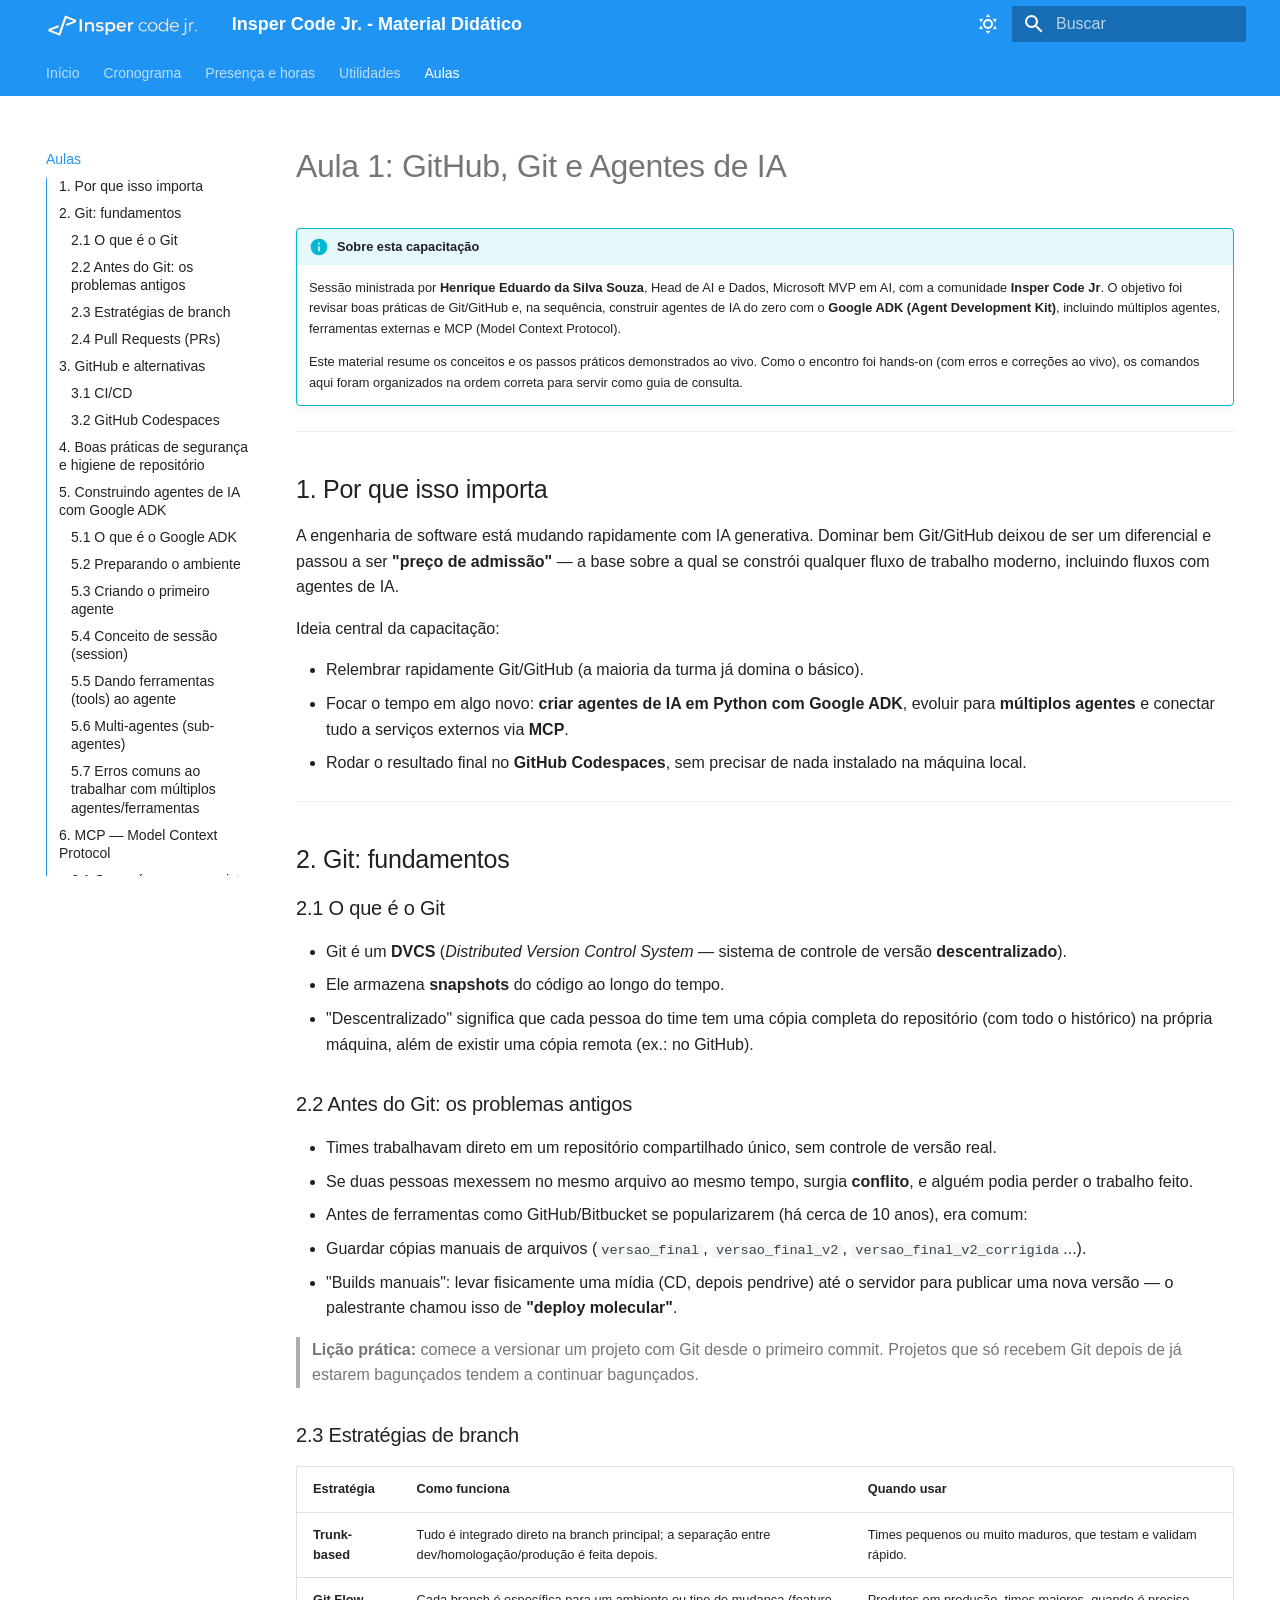
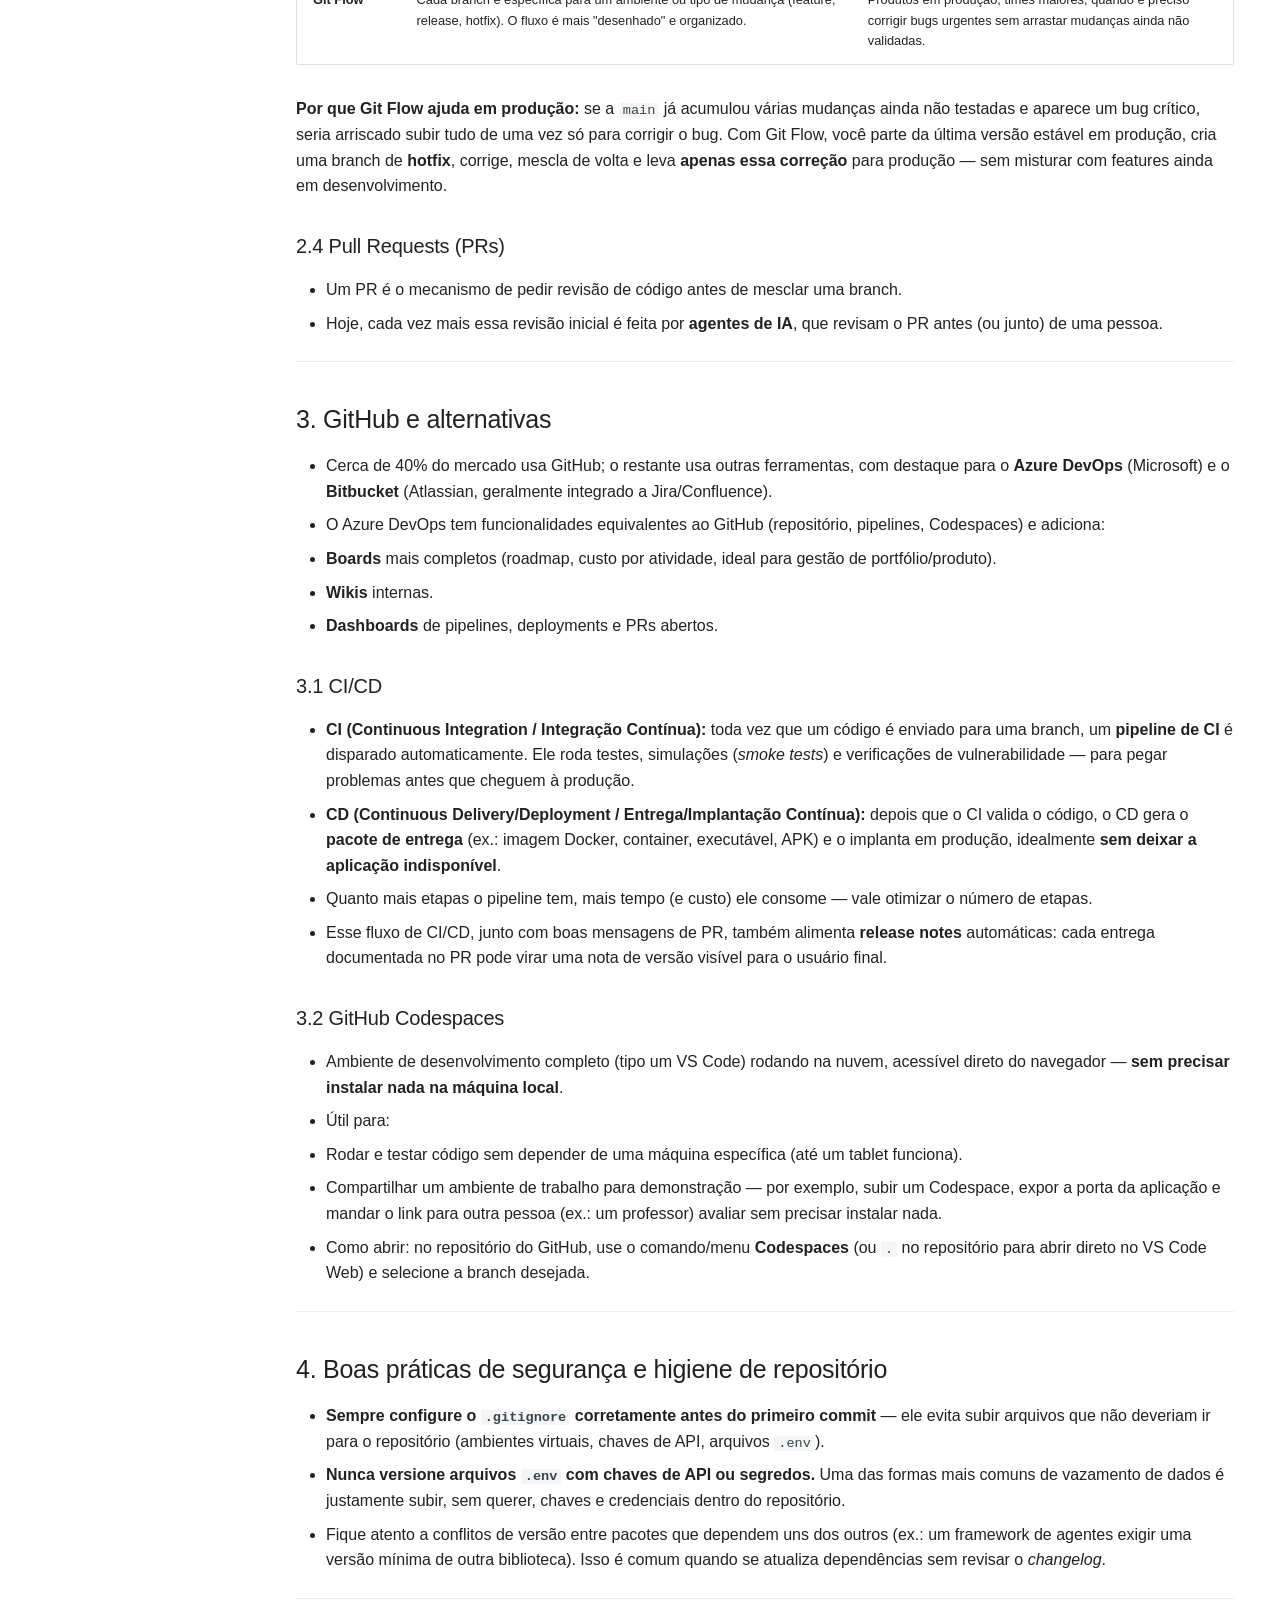
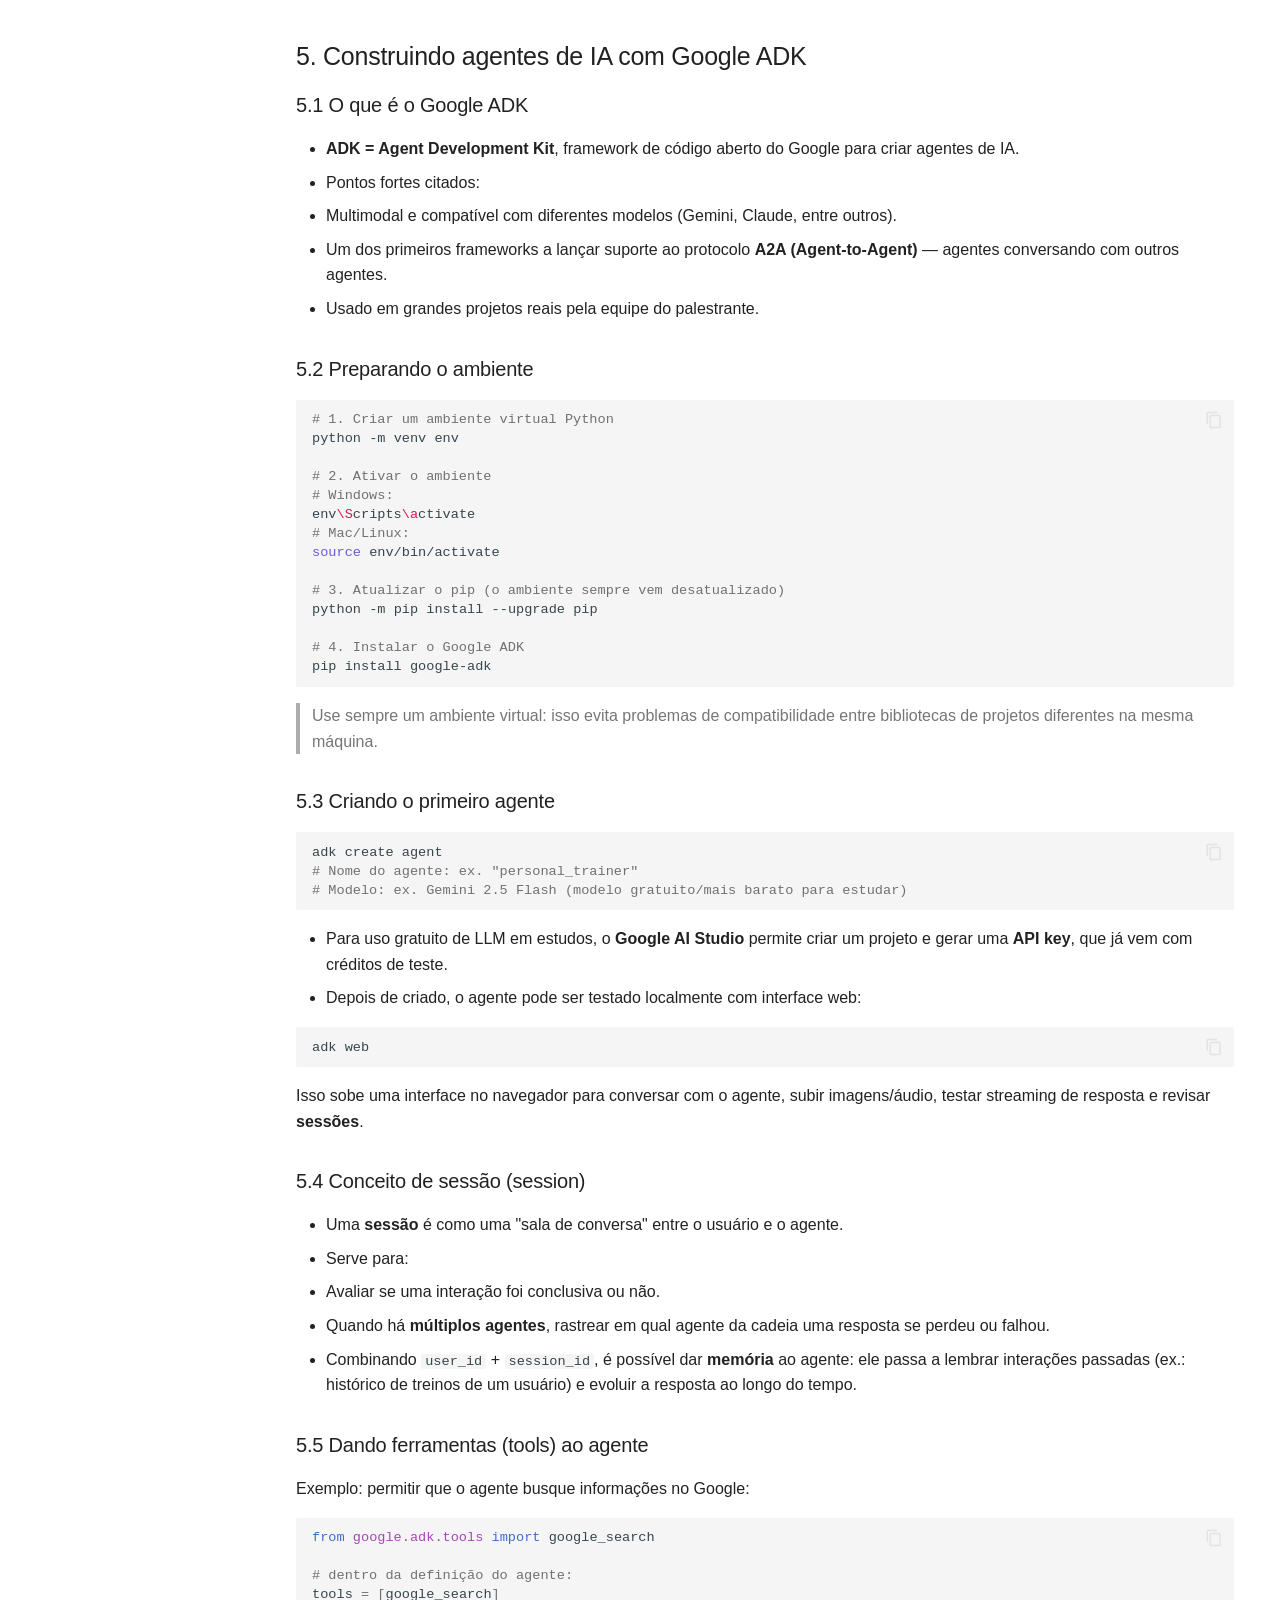
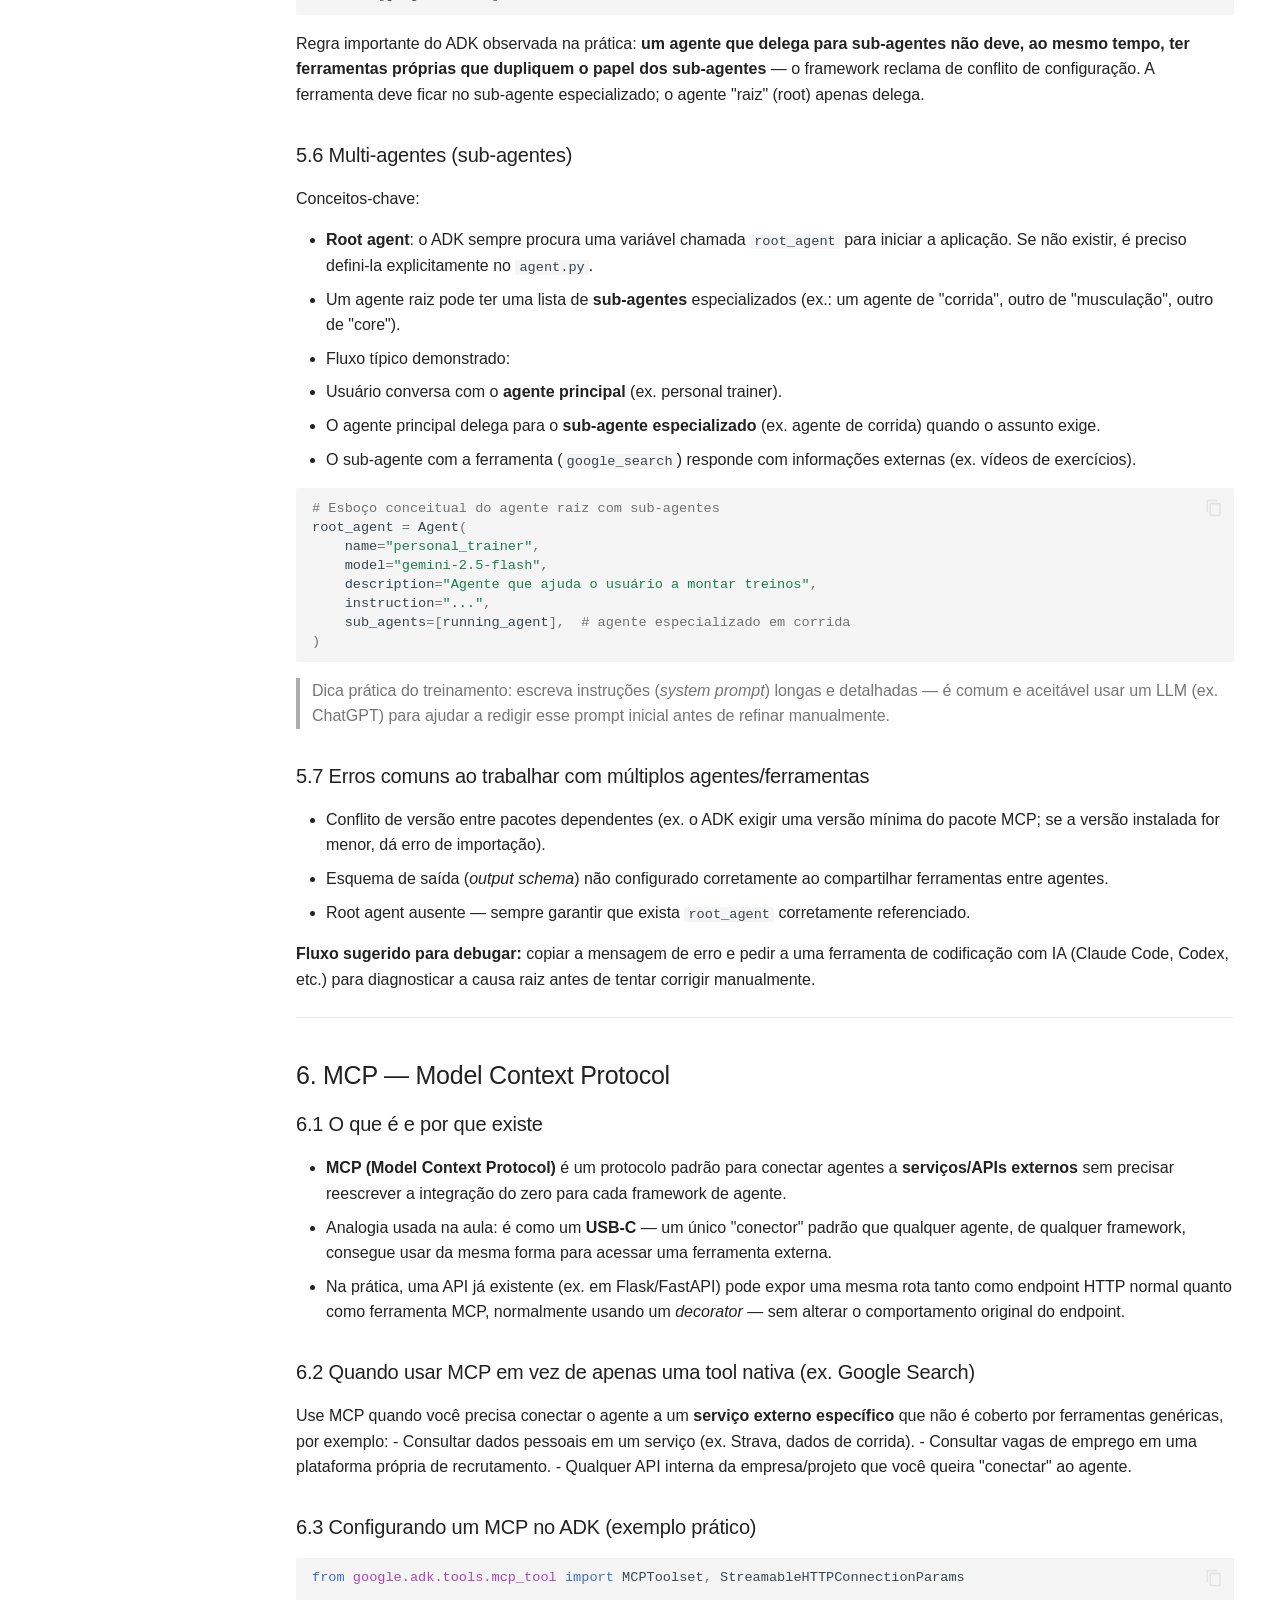
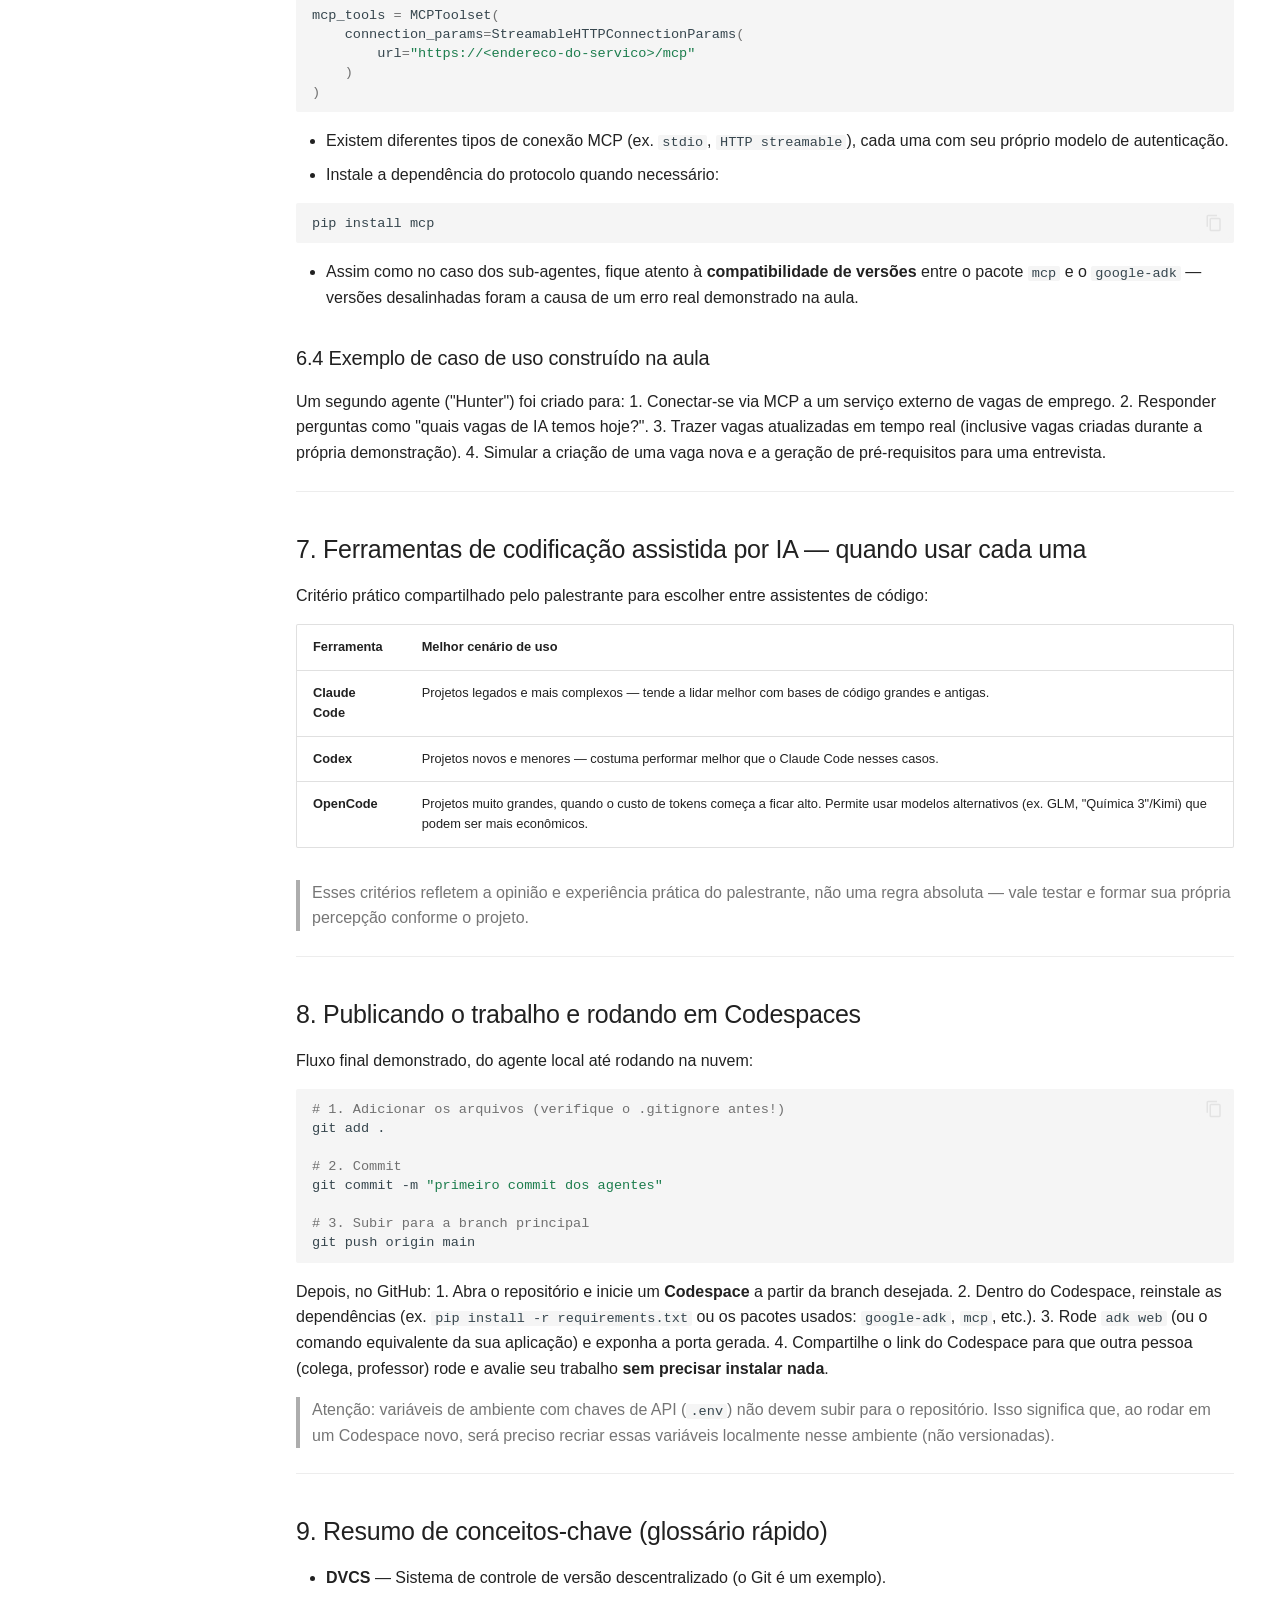
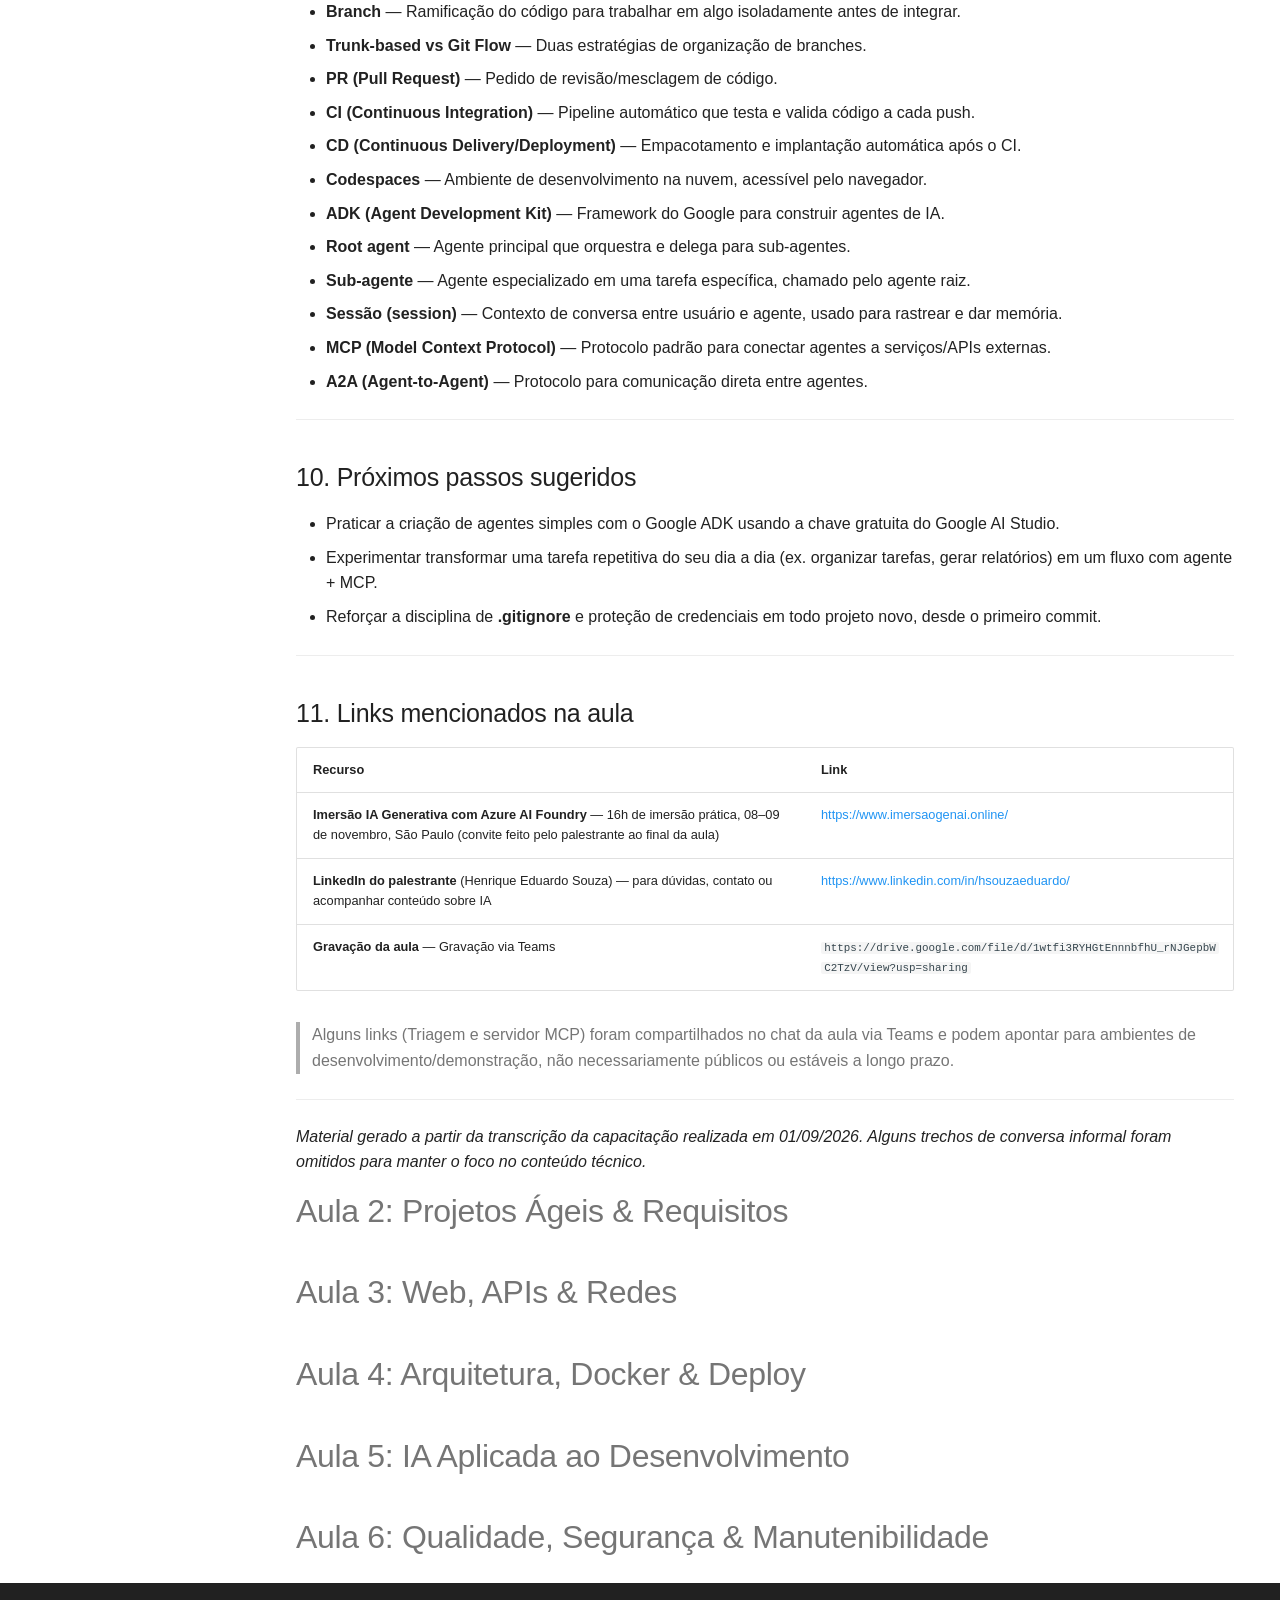
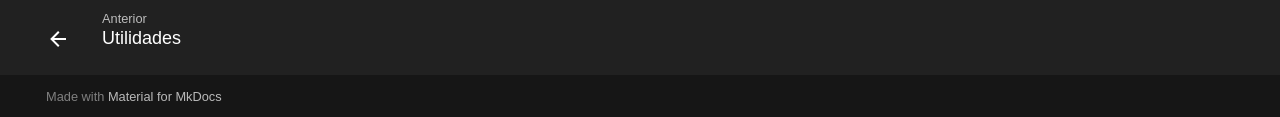
==== aulas/index.html @ 94af00d6 "Deployed 191c416 with MkDocs version: 1.6.1" ====
<!doctype html>
<html lang="pt" class="no-js">
  <head>
    
      <meta charset="utf-8">
      <meta name="viewport" content="width=device-width,initial-scale=1">
      
        <meta name="description" content="Material didático para os encontros da Insper Code Jr.">
      
      
        <meta name="author" content="Insper Code Jr.">
      
      
      
        <link rel="prev" href="../etiqueta/">
      
      
      
        
      
      
      <link rel="icon" href="../img/favicon.ico">
      <meta name="generator" content="mkdocs-1.6.1, mkdocs-material-9.7.7">
    
    
      
        <title>Aulas - Insper Code Jr. - Material Didático</title>
      
    
    
      <link rel="stylesheet" href="../assets/stylesheets/main.ec1eaa64.min.css">
      
        
        <link rel="stylesheet" href="../assets/stylesheets/palette.ab4e12ef.min.css">
      
      


    
    
      
    
    
      
    
    
    <script>__md_scope=new URL("..",location),__md_hash=e=>[...e].reduce(((e,_)=>(e<<5)-e+_.charCodeAt(0)),0),__md_get=(e,_=localStorage,t=__md_scope)=>JSON.parse(_.getItem(t.pathname+"."+e)),__md_set=(e,_,t=localStorage,a=__md_scope)=>{try{t.setItem(a.pathname+"."+e,JSON.stringify(_))}catch(e){}}</script>
    
      

    
    
  </head>
  
  
    
    
      
    
    
    
    
    <body dir="ltr" data-md-color-scheme="default" data-md-color-primary="blue" data-md-color-accent="blue">
  
    
    <input class="md-toggle" data-md-toggle="drawer" type="checkbox" id="__drawer" autocomplete="off">
    <input class="md-toggle" data-md-toggle="search" type="checkbox" id="__search" autocomplete="off">
    <label class="md-overlay" for="__drawer"></label>
    <div data-md-component="skip">
      
        
        <a href="#aula-1-github-git-e-agentes-de-ia" class="md-skip">
          Pular para conteúdo
        </a>
      
    </div>
    <div data-md-component="announce">
      
    </div>
    
    
      

<header class="md-header" data-md-component="header">
  <nav class="md-header__inner md-grid" aria-label="Cabeçalho">
    <a href=".." title="Insper Code Jr. - Material Didático" class="md-header__button md-logo" aria-label="Insper Code Jr. - Material Didático" data-md-component="logo">
      
  <img src="../img/back.png" alt="logo">

    </a>
    <label class="md-header__button md-icon" for="__drawer">
      
      <svg xmlns="http://www.w3.org/2000/svg" viewBox="0 0 24 24"><path d="M3 6h18v2H3zm0 5h18v2H3zm0 5h18v2H3z"/></svg>
    </label>
    <div class="md-header__title" data-md-component="header-title">
      <div class="md-header__ellipsis">
        <div class="md-header__topic">
          <span class="md-ellipsis">
            Insper Code Jr. - Material Didático
          </span>
        </div>
        <div class="md-header__topic" data-md-component="header-topic">
          <span class="md-ellipsis">
            
              Aulas
            
          </span>
        </div>
      </div>
    </div>
    
      
        <form class="md-header__option" data-md-component="palette">
  
    
    
    
    <input class="md-option" data-md-color-media="" data-md-color-scheme="default" data-md-color-primary="blue" data-md-color-accent="blue"  aria-label="Mudar para modo escuro"  type="radio" name="__palette" id="__palette_0">
    
      <label class="md-header__button md-icon" title="Mudar para modo escuro" for="__palette_1" hidden>
        <svg xmlns="http://www.w3.org/2000/svg" viewBox="0 0 24 24"><path d="M12 7a5 5 0 0 1 5 5 5 5 0 0 1-5 5 5 5 0 0 1-5-5 5 5 0 0 1 5-5m0 2a3 3 0 0 0-3 3 3 3 0 0 0 3 3 3 3 0 0 0 3-3 3 3 0 0 0-3-3m0-7 2.39 3.42C13.65 5.15 12.84 5 12 5s-1.65.15-2.39.42zM3.34 7l4.16-.35A7.2 7.2 0 0 0 5.94 8.5c-.44.74-.69 1.5-.83 2.29zm.02 10 1.76-3.77a7.131 7.131 0 0 0 2.38 4.14zM20.65 7l-1.77 3.79a7.02 7.02 0 0 0-2.38-4.15zm-.01 10-4.14.36c.59-.51 1.12-1.14 1.54-1.86.42-.73.69-1.5.83-2.29zM12 22l-2.41-3.44c.74.27 1.55.44 2.41.44.82 0 1.63-.17 2.37-.44z"/></svg>
      </label>
    
  
    
    
    
    <input class="md-option" data-md-color-media="" data-md-color-scheme="slate" data-md-color-primary="blue" data-md-color-accent="blue"  aria-label="Mudar para modo claro"  type="radio" name="__palette" id="__palette_1">
    
      <label class="md-header__button md-icon" title="Mudar para modo claro" for="__palette_0" hidden>
        <svg xmlns="http://www.w3.org/2000/svg" viewBox="0 0 24 24"><path d="m17.75 4.09-2.53 1.94.91 3.06-2.63-1.81-2.63 1.81.91-3.06-2.53-1.94L12.44 4l1.06-3 1.06 3zm3.5 6.91-1.64 1.25.59 1.98-1.7-1.17-1.7 1.17.59-1.98L15.75 11l2.06-.05L18.5 9l.69 1.95zm-2.28 4.95c.83-.08 1.72 1.1 1.19 1.85-.32.45-.66.87-1.08 1.27C15.17 23 8.84 23 4.94 19.07c-3.91-3.9-3.91-10.24 0-14.14.4-.4.82-.76 1.27-1.08.75-.53 1.93.36 1.85 1.19-.27 2.86.69 5.83 2.89 8.02a9.96 9.96 0 0 0 8.02 2.89m-1.64 2.02a12.08 12.08 0 0 1-7.8-3.47c-2.17-2.19-3.33-5-3.49-7.82-2.81 3.14-2.7 7.96.31 10.98 3.02 3.01 7.84 3.12 10.98.31"/></svg>
      </label>
    
  
</form>
      
    
    
      <script>var palette=__md_get("__palette");if(palette&&palette.color){if("(prefers-color-scheme)"===palette.color.media){var media=matchMedia("(prefers-color-scheme: light)"),input=document.querySelector(media.matches?"[data-md-color-media='(prefers-color-scheme: light)']":"[data-md-color-media='(prefers-color-scheme: dark)']");palette.color.media=input.getAttribute("data-md-color-media"),palette.color.scheme=input.getAttribute("data-md-color-scheme"),palette.color.primary=input.getAttribute("data-md-color-primary"),palette.color.accent=input.getAttribute("data-md-color-accent")}for(var[key,value]of Object.entries(palette.color))document.body.setAttribute("data-md-color-"+key,value)}</script>
    
    
    
      
      
        <label class="md-header__button md-icon" for="__search">
          
          <svg xmlns="http://www.w3.org/2000/svg" viewBox="0 0 24 24"><path d="M9.5 3A6.5 6.5 0 0 1 16 9.5c0 1.61-.59 3.09-1.56 4.23l.27.27h.79l5 5-1.5 1.5-5-5v-.79l-.27-.27A6.52 6.52 0 0 1 9.5 16 6.5 6.5 0 0 1 3 9.5 6.5 6.5 0 0 1 9.5 3m0 2C7 5 5 7 5 9.5S7 14 9.5 14 14 12 14 9.5 12 5 9.5 5"/></svg>
        </label>
        <div class="md-search" data-md-component="search" role="dialog">
  <label class="md-search__overlay" for="__search"></label>
  <div class="md-search__inner" role="search">
    <form class="md-search__form" name="search">
      <input type="text" class="md-search__input" name="query" aria-label="Buscar" placeholder="Buscar" autocapitalize="off" autocorrect="off" autocomplete="off" spellcheck="false" data-md-component="search-query" required>
      <label class="md-search__icon md-icon" for="__search">
        
        <svg xmlns="http://www.w3.org/2000/svg" viewBox="0 0 24 24"><path d="M9.5 3A6.5 6.5 0 0 1 16 9.5c0 1.61-.59 3.09-1.56 4.23l.27.27h.79l5 5-1.5 1.5-5-5v-.79l-.27-.27A6.52 6.52 0 0 1 9.5 16 6.5 6.5 0 0 1 3 9.5 6.5 6.5 0 0 1 9.5 3m0 2C7 5 5 7 5 9.5S7 14 9.5 14 14 12 14 9.5 12 5 9.5 5"/></svg>
        
        <svg xmlns="http://www.w3.org/2000/svg" viewBox="0 0 24 24"><path d="M20 11v2H8l5.5 5.5-1.42 1.42L4.16 12l7.92-7.92L13.5 5.5 8 11z"/></svg>
      </label>
      <nav class="md-search__options" aria-label="Pesquisar">
        
        <button type="reset" class="md-search__icon md-icon" title="Limpar" aria-label="Limpar" tabindex="-1">
          
          <svg xmlns="http://www.w3.org/2000/svg" viewBox="0 0 24 24"><path d="M19 6.41 17.59 5 12 10.59 6.41 5 5 6.41 10.59 12 5 17.59 6.41 19 12 13.41 17.59 19 19 17.59 13.41 12z"/></svg>
        </button>
      </nav>
      
        <div class="md-search__suggest" data-md-component="search-suggest"></div>
      
    </form>
    <div class="md-search__output">
      <div class="md-search__scrollwrap" tabindex="0" data-md-scrollfix>
        <div class="md-search-result" data-md-component="search-result">
          <div class="md-search-result__meta">
            Inicializando busca
          </div>
          <ol class="md-search-result__list" role="presentation"></ol>
        </div>
      </div>
    </div>
  </div>
</div>
      
    
    
  </nav>
  
</header>
    
    <div class="md-container" data-md-component="container">
      
      
        
          
            
<nav class="md-tabs" aria-label="Abas" data-md-component="tabs">
  <div class="md-grid">
    <ul class="md-tabs__list">
      
        
  
  
  
  
    <li class="md-tabs__item">
      <a href=".." class="md-tabs__link">
        
  
  
    
  
  Início

      </a>
    </li>
  

      
        
  
  
  
  
    
    
      <li class="md-tabs__item">
        <a href="../cronograma/" class="md-tabs__link">
          
  
  
  Cronograma

        </a>
      </li>
    
  

      
        
  
  
  
  
    <li class="md-tabs__item">
      <a href="../combinados/" class="md-tabs__link">
        
  
  
    
  
  Presença e horas

      </a>
    </li>
  

      
        
  
  
  
  
    <li class="md-tabs__item">
      <a href="../etiqueta/" class="md-tabs__link">
        
  
  
    
  
  Utilidades

      </a>
    </li>
  

      
        
  
  
  
    
  
  
    <li class="md-tabs__item md-tabs__item--active">
      <a href="./" class="md-tabs__link">
        
  
  
    
  
  Aulas

      </a>
    </li>
  

      
    </ul>
  </div>
</nav>
          
        
      
      <main class="md-main" data-md-component="main">
        <div class="md-main__inner md-grid">
          
            
              
              <div class="md-sidebar md-sidebar--primary" data-md-component="sidebar" data-md-type="navigation" >
                <div class="md-sidebar__scrollwrap">
                  <div class="md-sidebar__inner">
                    


  


  

<nav class="md-nav md-nav--primary md-nav--lifted md-nav--integrated" aria-label="Navegação" data-md-level="0">
  <label class="md-nav__title" for="__drawer">
    <a href=".." title="Insper Code Jr. - Material Didático" class="md-nav__button md-logo" aria-label="Insper Code Jr. - Material Didático" data-md-component="logo">
      
  <img src="../img/back.png" alt="logo">

    </a>
    Insper Code Jr. - Material Didático
  </label>
  
  <ul class="md-nav__list" data-md-scrollfix>
    
      
      
  
  
  
  
    <li class="md-nav__item">
      <a href=".." class="md-nav__link">
        
  
  
  <span class="md-ellipsis">
    
  
    Início
  

    
  </span>
  
  

      </a>
    </li>
  

    
      
      
  
  
  
  
    
    
    
    
      
      
        
      
    
    
    <li class="md-nav__item md-nav__item--nested">
      
        
        
        <input class="md-nav__toggle md-toggle " type="checkbox" id="__nav_2" >
        
          
          <label class="md-nav__link" for="__nav_2" id="__nav_2_label" tabindex="0">
            
  
  
  <span class="md-ellipsis">
    
  
    Cronograma
  

    
  </span>
  
  

            <span class="md-nav__icon md-icon"></span>
          </label>
        
        <nav class="md-nav" data-md-level="1" aria-labelledby="__nav_2_label" aria-expanded="false">
          <label class="md-nav__title" for="__nav_2">
            <span class="md-nav__icon md-icon"></span>
            
  
    Cronograma
  

          </label>
          <ul class="md-nav__list" data-md-scrollfix>
            
              
                
  
  
  
  
    <li class="md-nav__item">
      <a href="../cronograma/" class="md-nav__link">
        
  
  
  <span class="md-ellipsis">
    
  
    Visão geral
  

    
  </span>
  
  

      </a>
    </li>
  

              
            
              
                
  
  
  
  
    <li class="md-nav__item">
      <a href="../reunioes/" class="md-nav__link">
        
  
  
  <span class="md-ellipsis">
    
  
    Entregáveis por reunião
  

    
  </span>
  
  

      </a>
    </li>
  

              
            
          </ul>
        </nav>
      
    </li>
  

    
      
      
  
  
  
  
    <li class="md-nav__item">
      <a href="../combinados/" class="md-nav__link">
        
  
  
  <span class="md-ellipsis">
    
  
    Presença e horas
  

    
  </span>
  
  

      </a>
    </li>
  

    
      
      
  
  
  
  
    <li class="md-nav__item">
      <a href="../etiqueta/" class="md-nav__link">
        
  
  
  <span class="md-ellipsis">
    
  
    Utilidades
  

    
  </span>
  
  

      </a>
    </li>
  

    
      
      
  
  
    
  
  
  
    <li class="md-nav__item md-nav__item--active">
      
      <input class="md-nav__toggle md-toggle" type="checkbox" id="__toc">
      
      
        
      
      
        <label class="md-nav__link md-nav__link--active" for="__toc">
          
  
  
  <span class="md-ellipsis">
    
  
    Aulas
  

    
  </span>
  
  

          <span class="md-nav__icon md-icon"></span>
        </label>
      
      <a href="./" class="md-nav__link md-nav__link--active">
        
  
  
  <span class="md-ellipsis">
    
  
    Aulas
  

    
  </span>
  
  

      </a>
      
        

<nav class="md-nav md-nav--secondary" aria-label="Índice">
  
  
  
    
  
  
    <label class="md-nav__title" for="__toc">
      <span class="md-nav__icon md-icon"></span>
      Índice
    </label>
    <ul class="md-nav__list" data-md-component="toc" data-md-scrollfix>
      
        <li class="md-nav__item">
  <a href="#1-por-que-isso-importa" class="md-nav__link">
    <span class="md-ellipsis">
      
        1. Por que isso importa
      
    </span>
  </a>
  
</li>
      
        <li class="md-nav__item">
  <a href="#2-git-fundamentos" class="md-nav__link">
    <span class="md-ellipsis">
      
        2. Git: fundamentos
      
    </span>
  </a>
  
    <nav class="md-nav" aria-label="2. Git: fundamentos">
      <ul class="md-nav__list">
        
          <li class="md-nav__item">
  <a href="#21-o-que-e-o-git" class="md-nav__link">
    <span class="md-ellipsis">
      
        2.1 O que é o Git
      
    </span>
  </a>
  
</li>
        
          <li class="md-nav__item">
  <a href="#22-antes-do-git-os-problemas-antigos" class="md-nav__link">
    <span class="md-ellipsis">
      
        2.2 Antes do Git: os problemas antigos
      
    </span>
  </a>
  
</li>
        
          <li class="md-nav__item">
  <a href="#23-estrategias-de-branch" class="md-nav__link">
    <span class="md-ellipsis">
      
        2.3 Estratégias de branch
      
    </span>
  </a>
  
</li>
        
          <li class="md-nav__item">
  <a href="#24-pull-requests-prs" class="md-nav__link">
    <span class="md-ellipsis">
      
        2.4 Pull Requests (PRs)
      
    </span>
  </a>
  
</li>
        
      </ul>
    </nav>
  
</li>
      
        <li class="md-nav__item">
  <a href="#3-github-e-alternativas" class="md-nav__link">
    <span class="md-ellipsis">
      
        3. GitHub e alternativas
      
    </span>
  </a>
  
    <nav class="md-nav" aria-label="3. GitHub e alternativas">
      <ul class="md-nav__list">
        
          <li class="md-nav__item">
  <a href="#31-cicd" class="md-nav__link">
    <span class="md-ellipsis">
      
        3.1 CI/CD
      
    </span>
  </a>
  
</li>
        
          <li class="md-nav__item">
  <a href="#32-github-codespaces" class="md-nav__link">
    <span class="md-ellipsis">
      
        3.2 GitHub Codespaces
      
    </span>
  </a>
  
</li>
        
      </ul>
    </nav>
  
</li>
      
        <li class="md-nav__item">
  <a href="#4-boas-praticas-de-seguranca-e-higiene-de-repositorio" class="md-nav__link">
    <span class="md-ellipsis">
      
        4. Boas práticas de segurança e higiene de repositório
      
    </span>
  </a>
  
</li>
      
        <li class="md-nav__item">
  <a href="#5-construindo-agentes-de-ia-com-google-adk" class="md-nav__link">
    <span class="md-ellipsis">
      
        5. Construindo agentes de IA com Google ADK
      
    </span>
  </a>
  
    <nav class="md-nav" aria-label="5. Construindo agentes de IA com Google ADK">
      <ul class="md-nav__list">
        
          <li class="md-nav__item">
  <a href="#51-o-que-e-o-google-adk" class="md-nav__link">
    <span class="md-ellipsis">
      
        5.1 O que é o Google ADK
      
    </span>
  </a>
  
</li>
        
          <li class="md-nav__item">
  <a href="#52-preparando-o-ambiente" class="md-nav__link">
    <span class="md-ellipsis">
      
        5.2 Preparando o ambiente
      
    </span>
  </a>
  
</li>
        
          <li class="md-nav__item">
  <a href="#53-criando-o-primeiro-agente" class="md-nav__link">
    <span class="md-ellipsis">
      
        5.3 Criando o primeiro agente
      
    </span>
  </a>
  
</li>
        
          <li class="md-nav__item">
  <a href="#54-conceito-de-sessao-session" class="md-nav__link">
    <span class="md-ellipsis">
      
        5.4 Conceito de sessão (session)
      
    </span>
  </a>
  
</li>
        
          <li class="md-nav__item">
  <a href="#55-dando-ferramentas-tools-ao-agente" class="md-nav__link">
    <span class="md-ellipsis">
      
        5.5 Dando ferramentas (tools) ao agente
      
    </span>
  </a>
  
</li>
        
          <li class="md-nav__item">
  <a href="#56-multi-agentes-sub-agentes" class="md-nav__link">
    <span class="md-ellipsis">
      
        5.6 Multi-agentes (sub-agentes)
      
    </span>
  </a>
  
</li>
        
          <li class="md-nav__item">
  <a href="#57-erros-comuns-ao-trabalhar-com-multiplos-agentesferramentas" class="md-nav__link">
    <span class="md-ellipsis">
      
        5.7 Erros comuns ao trabalhar com múltiplos agentes/ferramentas
      
    </span>
  </a>
  
</li>
        
      </ul>
    </nav>
  
</li>
      
        <li class="md-nav__item">
  <a href="#6-mcp-model-context-protocol" class="md-nav__link">
    <span class="md-ellipsis">
      
        6. MCP — Model Context Protocol
      
    </span>
  </a>
  
    <nav class="md-nav" aria-label="6. MCP — Model Context Protocol">
      <ul class="md-nav__list">
        
          <li class="md-nav__item">
  <a href="#61-o-que-e-e-por-que-existe" class="md-nav__link">
    <span class="md-ellipsis">
      
        6.1 O que é e por que existe
      
    </span>
  </a>
  
</li>
        
          <li class="md-nav__item">
  <a href="#62-quando-usar-mcp-em-vez-de-apenas-uma-tool-nativa-ex-google-search" class="md-nav__link">
    <span class="md-ellipsis">
      
        6.2 Quando usar MCP em vez de apenas uma tool nativa (ex. Google Search)
      
    </span>
  </a>
  
</li>
        
          <li class="md-nav__item">
  <a href="#63-configurando-um-mcp-no-adk-exemplo-pratico" class="md-nav__link">
    <span class="md-ellipsis">
      
        6.3 Configurando um MCP no ADK (exemplo prático)
      
    </span>
  </a>
  
</li>
        
          <li class="md-nav__item">
  <a href="#64-exemplo-de-caso-de-uso-construido-na-aula" class="md-nav__link">
    <span class="md-ellipsis">
      
        6.4 Exemplo de caso de uso construído na aula
      
    </span>
  </a>
  
</li>
        
      </ul>
    </nav>
  
</li>
      
        <li class="md-nav__item">
  <a href="#7-ferramentas-de-codificacao-assistida-por-ia-quando-usar-cada-uma" class="md-nav__link">
    <span class="md-ellipsis">
      
        7. Ferramentas de codificação assistida por IA — quando usar cada uma
      
    </span>
  </a>
  
</li>
      
        <li class="md-nav__item">
  <a href="#8-publicando-o-trabalho-e-rodando-em-codespaces" class="md-nav__link">
    <span class="md-ellipsis">
      
        8. Publicando o trabalho e rodando em Codespaces
      
    </span>
  </a>
  
</li>
      
        <li class="md-nav__item">
  <a href="#9-resumo-de-conceitos-chave-glossario-rapido" class="md-nav__link">
    <span class="md-ellipsis">
      
        9. Resumo de conceitos-chave (glossário rápido)
      
    </span>
  </a>
  
</li>
      
        <li class="md-nav__item">
  <a href="#10-proximos-passos-sugeridos" class="md-nav__link">
    <span class="md-ellipsis">
      
        10. Próximos passos sugeridos
      
    </span>
  </a>
  
</li>
      
        <li class="md-nav__item">
  <a href="#11-links-mencionados-na-aula" class="md-nav__link">
    <span class="md-ellipsis">
      
        11. Links mencionados na aula
      
    </span>
  </a>
  
</li>
      
    </ul>
  
</nav>
      
    </li>
  

    
  </ul>
</nav>
                  </div>
                </div>
              </div>
            
            
          
          
            <div class="md-content" data-md-component="content">
              
              <article class="md-content__inner md-typeset">
                
                  



<h1 id="aula-1-github-git-e-agentes-de-ia">Aula 1: GitHub, Git e Agentes de IA<a class="headerlink" href="#aula-1-github-git-e-agentes-de-ia" title="Permanent link">&para;</a></h1>
<div class="admonition info">
<p class="admonition-title">Sobre esta capacitação</p>
<p>Sessão ministrada por <strong>Henrique Eduardo da Silva Souza</strong>, Head de AI e Dados, Microsoft MVP em AI, com a comunidade <strong>Insper Code Jr</strong>. O objetivo foi revisar boas práticas de Git/GitHub e, na sequência, construir agentes de IA do zero com o <strong>Google ADK (Agent Development Kit)</strong>, incluindo múltiplos agentes, ferramentas externas e MCP (Model Context Protocol).</p>
<p>Este material resume os conceitos e os passos práticos demonstrados ao vivo. Como o encontro foi hands-on (com erros e correções ao vivo), os comandos aqui foram organizados na ordem correta para servir como guia de consulta.</p>
</div>
<hr />
<h2 id="1-por-que-isso-importa">1. Por que isso importa<a class="headerlink" href="#1-por-que-isso-importa" title="Permanent link">&para;</a></h2>
<p>A engenharia de software está mudando rapidamente com IA generativa. Dominar bem Git/GitHub deixou de ser um diferencial e passou a ser <strong>"preço de admissão"</strong> — a base sobre a qual se constrói qualquer fluxo de trabalho moderno, incluindo fluxos com agentes de IA.</p>
<p>Ideia central da capacitação:</p>
<ul>
<li>Relembrar rapidamente Git/GitHub (a maioria da turma já domina o básico).</li>
<li>Focar o tempo em algo novo: <strong>criar agentes de IA em Python com Google ADK</strong>, evoluir para <strong>múltiplos agentes</strong> e conectar tudo a serviços externos via <strong>MCP</strong>.</li>
<li>Rodar o resultado final no <strong>GitHub Codespaces</strong>, sem precisar de nada instalado na máquina local.</li>
</ul>
<hr />
<h2 id="2-git-fundamentos">2. Git: fundamentos<a class="headerlink" href="#2-git-fundamentos" title="Permanent link">&para;</a></h2>
<h3 id="21-o-que-e-o-git">2.1 O que é o Git<a class="headerlink" href="#21-o-que-e-o-git" title="Permanent link">&para;</a></h3>
<ul>
<li>Git é um <strong>DVCS</strong> (<em>Distributed Version Control System</em> — sistema de controle de versão <strong>descentralizado</strong>).</li>
<li>Ele armazena <strong>snapshots</strong> do código ao longo do tempo.</li>
<li>"Descentralizado" significa que cada pessoa do time tem uma cópia completa do repositório (com todo o histórico) na própria máquina, além de existir uma cópia remota (ex.: no GitHub).</li>
</ul>
<h3 id="22-antes-do-git-os-problemas-antigos">2.2 Antes do Git: os problemas antigos<a class="headerlink" href="#22-antes-do-git-os-problemas-antigos" title="Permanent link">&para;</a></h3>
<ul>
<li>Times trabalhavam direto em um repositório compartilhado único, sem controle de versão real.</li>
<li>Se duas pessoas mexessem no mesmo arquivo ao mesmo tempo, surgia <strong>conflito</strong>, e alguém podia perder o trabalho feito.</li>
<li>Antes de ferramentas como GitHub/Bitbucket se popularizarem (há cerca de 10 anos), era comum:</li>
<li>Guardar cópias manuais de arquivos (<code>versao_final</code>, <code>versao_final_v2</code>, <code>versao_final_v2_corrigida</code>...).</li>
<li>"Builds manuais": levar fisicamente uma mídia (CD, depois pendrive) até o servidor para publicar uma nova versão — o palestrante chamou isso de <strong>"deploy molecular"</strong>.</li>
</ul>
<blockquote>
<p><strong>Lição prática:</strong> comece a versionar um projeto com Git desde o primeiro commit. Projetos que só recebem Git depois de já estarem bagunçados tendem a continuar bagunçados.</p>
</blockquote>
<h3 id="23-estrategias-de-branch">2.3 Estratégias de branch<a class="headerlink" href="#23-estrategias-de-branch" title="Permanent link">&para;</a></h3>
<table>
<thead>
<tr>
<th>Estratégia</th>
<th>Como funciona</th>
<th>Quando usar</th>
</tr>
</thead>
<tbody>
<tr>
<td><strong>Trunk-based</strong></td>
<td>Tudo é integrado direto na branch principal; a separação entre dev/homologação/produção é feita depois.</td>
<td>Times pequenos ou muito maduros, que testam e validam rápido.</td>
</tr>
<tr>
<td><strong>Git Flow</strong></td>
<td>Cada branch é específica para um ambiente ou tipo de mudança (feature, release, hotfix). O fluxo é mais "desenhado" e organizado.</td>
<td>Produtos em produção, times maiores, quando é preciso corrigir bugs urgentes sem arrastar mudanças ainda não validadas.</td>
</tr>
</tbody>
</table>
<p><strong>Por que Git Flow ajuda em produção:</strong> se a <code>main</code> já acumulou várias mudanças ainda não testadas e aparece um bug crítico, seria arriscado subir tudo de uma vez só para corrigir o bug. Com Git Flow, você parte da última versão estável em produção, cria uma branch de <strong>hotfix</strong>, corrige, mescla de volta e leva <strong>apenas essa correção</strong> para produção — sem misturar com features ainda em desenvolvimento.</p>
<h3 id="24-pull-requests-prs">2.4 Pull Requests (PRs)<a class="headerlink" href="#24-pull-requests-prs" title="Permanent link">&para;</a></h3>
<ul>
<li>Um PR é o mecanismo de pedir revisão de código antes de mesclar uma branch.</li>
<li>Hoje, cada vez mais essa revisão inicial é feita por <strong>agentes de IA</strong>, que revisam o PR antes (ou junto) de uma pessoa.</li>
</ul>
<hr />
<h2 id="3-github-e-alternativas">3. GitHub e alternativas<a class="headerlink" href="#3-github-e-alternativas" title="Permanent link">&para;</a></h2>
<ul>
<li>Cerca de 40% do mercado usa GitHub; o restante usa outras ferramentas, com destaque para o <strong>Azure DevOps</strong> (Microsoft) e o <strong>Bitbucket</strong> (Atlassian, geralmente integrado a Jira/Confluence).</li>
<li>O Azure DevOps tem funcionalidades equivalentes ao GitHub (repositório, pipelines, Codespaces) e adiciona:</li>
<li><strong>Boards</strong> mais completos (roadmap, custo por atividade, ideal para gestão de portfólio/produto).</li>
<li><strong>Wikis</strong> internas.</li>
<li><strong>Dashboards</strong> de pipelines, deployments e PRs abertos.</li>
</ul>
<h3 id="31-cicd">3.1 CI/CD<a class="headerlink" href="#31-cicd" title="Permanent link">&para;</a></h3>
<ul>
<li><strong>CI (Continuous Integration / Integração Contínua):</strong> toda vez que um código é enviado para uma branch, um <strong>pipeline de CI</strong> é disparado automaticamente. Ele roda testes, simulações (<em>smoke tests</em>) e verificações de vulnerabilidade — para pegar problemas antes que cheguem à produção.</li>
<li><strong>CD (Continuous Delivery/Deployment / Entrega/Implantação Contínua):</strong> depois que o CI valida o código, o CD gera o <strong>pacote de entrega</strong> (ex.: imagem Docker, container, executável, APK) e o implanta em produção, idealmente <strong>sem deixar a aplicação indisponível</strong>.</li>
<li>Quanto mais etapas o pipeline tem, mais tempo (e custo) ele consome — vale otimizar o número de etapas.</li>
<li>Esse fluxo de CI/CD, junto com boas mensagens de PR, também alimenta <strong>release notes</strong> automáticas: cada entrega documentada no PR pode virar uma nota de versão visível para o usuário final.</li>
</ul>
<h3 id="32-github-codespaces">3.2 GitHub Codespaces<a class="headerlink" href="#32-github-codespaces" title="Permanent link">&para;</a></h3>
<ul>
<li>Ambiente de desenvolvimento completo (tipo um VS Code) rodando na nuvem, acessível direto do navegador — <strong>sem precisar instalar nada na máquina local</strong>.</li>
<li>Útil para:</li>
<li>Rodar e testar código sem depender de uma máquina específica (até um tablet funciona).</li>
<li>Compartilhar um ambiente de trabalho para demonstração — por exemplo, subir um Codespace, expor a porta da aplicação e mandar o link para outra pessoa (ex.: um professor) avaliar sem precisar instalar nada.</li>
<li>Como abrir: no repositório do GitHub, use o comando/menu <strong>Codespaces</strong> (ou <code>.</code> no repositório para abrir direto no VS Code Web) e selecione a branch desejada.</li>
</ul>
<hr />
<h2 id="4-boas-praticas-de-seguranca-e-higiene-de-repositorio">4. Boas práticas de segurança e higiene de repositório<a class="headerlink" href="#4-boas-praticas-de-seguranca-e-higiene-de-repositorio" title="Permanent link">&para;</a></h2>
<ul>
<li><strong>Sempre configure o <code>.gitignore</code> corretamente antes do primeiro commit</strong> — ele evita subir arquivos que não deveriam ir para o repositório (ambientes virtuais, chaves de API, arquivos <code>.env</code>).</li>
<li><strong>Nunca versione arquivos <code>.env</code> com chaves de API ou segredos.</strong> Uma das formas mais comuns de vazamento de dados é justamente subir, sem querer, chaves e credenciais dentro do repositório.</li>
<li>Fique atento a conflitos de versão entre pacotes que dependem uns dos outros (ex.: um framework de agentes exigir uma versão mínima de outra biblioteca). Isso é comum quando se atualiza dependências sem revisar o <em>changelog</em>.</li>
</ul>
<hr />
<h2 id="5-construindo-agentes-de-ia-com-google-adk">5. Construindo agentes de IA com Google ADK<a class="headerlink" href="#5-construindo-agentes-de-ia-com-google-adk" title="Permanent link">&para;</a></h2>
<h3 id="51-o-que-e-o-google-adk">5.1 O que é o Google ADK<a class="headerlink" href="#51-o-que-e-o-google-adk" title="Permanent link">&para;</a></h3>
<ul>
<li><strong>ADK = Agent Development Kit</strong>, framework de código aberto do Google para criar agentes de IA.</li>
<li>Pontos fortes citados:</li>
<li>Multimodal e compatível com diferentes modelos (Gemini, Claude, entre outros).</li>
<li>Um dos primeiros frameworks a lançar suporte ao protocolo <strong>A2A (Agent-to-Agent)</strong> — agentes conversando com outros agentes.</li>
<li>Usado em grandes projetos reais pela equipe do palestrante.</li>
</ul>
<h3 id="52-preparando-o-ambiente">5.2 Preparando o ambiente<a class="headerlink" href="#52-preparando-o-ambiente" title="Permanent link">&para;</a></h3>
<div class="highlight"><pre><span></span><code><a id="__codelineno-0-1" name="__codelineno-0-1" href="#__codelineno-0-1"></a><span class="c1"># 1. Criar um ambiente virtual Python</span>
<a id="__codelineno-0-2" name="__codelineno-0-2" href="#__codelineno-0-2"></a>python<span class="w"> </span>-m<span class="w"> </span>venv<span class="w"> </span>env
<a id="__codelineno-0-3" name="__codelineno-0-3" href="#__codelineno-0-3"></a>
<a id="__codelineno-0-4" name="__codelineno-0-4" href="#__codelineno-0-4"></a><span class="c1"># 2. Ativar o ambiente</span>
<a id="__codelineno-0-5" name="__codelineno-0-5" href="#__codelineno-0-5"></a><span class="c1"># Windows:</span>
<a id="__codelineno-0-6" name="__codelineno-0-6" href="#__codelineno-0-6"></a>env<span class="se">\S</span>cripts<span class="se">\a</span>ctivate
<a id="__codelineno-0-7" name="__codelineno-0-7" href="#__codelineno-0-7"></a><span class="c1"># Mac/Linux:</span>
<a id="__codelineno-0-8" name="__codelineno-0-8" href="#__codelineno-0-8"></a><span class="nb">source</span><span class="w"> </span>env/bin/activate
<a id="__codelineno-0-9" name="__codelineno-0-9" href="#__codelineno-0-9"></a>
<a id="__codelineno-0-10" name="__codelineno-0-10" href="#__codelineno-0-10"></a><span class="c1"># 3. Atualizar o pip (o ambiente sempre vem desatualizado)</span>
<a id="__codelineno-0-11" name="__codelineno-0-11" href="#__codelineno-0-11"></a>python<span class="w"> </span>-m<span class="w"> </span>pip<span class="w"> </span>install<span class="w"> </span>--upgrade<span class="w"> </span>pip
<a id="__codelineno-0-12" name="__codelineno-0-12" href="#__codelineno-0-12"></a>
<a id="__codelineno-0-13" name="__codelineno-0-13" href="#__codelineno-0-13"></a><span class="c1"># 4. Instalar o Google ADK</span>
<a id="__codelineno-0-14" name="__codelineno-0-14" href="#__codelineno-0-14"></a>pip<span class="w"> </span>install<span class="w"> </span>google-adk
</code></pre></div>
<blockquote>
<p>Use sempre um ambiente virtual: isso evita problemas de compatibilidade entre bibliotecas de projetos diferentes na mesma máquina.</p>
</blockquote>
<h3 id="53-criando-o-primeiro-agente">5.3 Criando o primeiro agente<a class="headerlink" href="#53-criando-o-primeiro-agente" title="Permanent link">&para;</a></h3>
<div class="highlight"><pre><span></span><code><a id="__codelineno-1-1" name="__codelineno-1-1" href="#__codelineno-1-1"></a>adk<span class="w"> </span>create<span class="w"> </span>agent
<a id="__codelineno-1-2" name="__codelineno-1-2" href="#__codelineno-1-2"></a><span class="c1"># Nome do agente: ex. "personal_trainer"</span>
<a id="__codelineno-1-3" name="__codelineno-1-3" href="#__codelineno-1-3"></a><span class="c1"># Modelo: ex. Gemini 2.5 Flash (modelo gratuito/mais barato para estudar)</span>
</code></pre></div>
<ul>
<li>Para uso gratuito de LLM em estudos, o <strong>Google AI Studio</strong> permite criar um projeto e gerar uma <strong>API key</strong>, que já vem com créditos de teste.</li>
<li>Depois de criado, o agente pode ser testado localmente com interface web:</li>
</ul>
<div class="highlight"><pre><span></span><code><a id="__codelineno-2-1" name="__codelineno-2-1" href="#__codelineno-2-1"></a>adk<span class="w"> </span>web
</code></pre></div>
<p>Isso sobe uma interface no navegador para conversar com o agente, subir imagens/áudio, testar streaming de resposta e revisar <strong>sessões</strong>.</p>
<h3 id="54-conceito-de-sessao-session">5.4 Conceito de sessão (session)<a class="headerlink" href="#54-conceito-de-sessao-session" title="Permanent link">&para;</a></h3>
<ul>
<li>Uma <strong>sessão</strong> é como uma "sala de conversa" entre o usuário e o agente.</li>
<li>Serve para:</li>
<li>Avaliar se uma interação foi conclusiva ou não.</li>
<li>Quando há <strong>múltiplos agentes</strong>, rastrear em qual agente da cadeia uma resposta se perdeu ou falhou.</li>
<li>Combinando <code>user_id</code> + <code>session_id</code>, é possível dar <strong>memória</strong> ao agente: ele passa a lembrar interações passadas (ex.: histórico de treinos de um usuário) e evoluir a resposta ao longo do tempo.</li>
</ul>
<h3 id="55-dando-ferramentas-tools-ao-agente">5.5 Dando ferramentas (tools) ao agente<a class="headerlink" href="#55-dando-ferramentas-tools-ao-agente" title="Permanent link">&para;</a></h3>
<p>Exemplo: permitir que o agente busque informações no Google:</p>
<div class="highlight"><pre><span></span><code><a id="__codelineno-3-1" name="__codelineno-3-1" href="#__codelineno-3-1"></a><span class="kn">from</span><span class="w"> </span><span class="nn">google.adk.tools</span><span class="w"> </span><span class="kn">import</span> <span class="n">google_search</span>
<a id="__codelineno-3-2" name="__codelineno-3-2" href="#__codelineno-3-2"></a>
<a id="__codelineno-3-3" name="__codelineno-3-3" href="#__codelineno-3-3"></a><span class="c1"># dentro da definição do agente:</span>
<a id="__codelineno-3-4" name="__codelineno-3-4" href="#__codelineno-3-4"></a><span class="n">tools</span> <span class="o">=</span> <span class="p">[</span><span class="n">google_search</span><span class="p">]</span>
</code></pre></div>
<p>Regra importante do ADK observada na prática: <strong>um agente que delega para sub-agentes não deve, ao mesmo tempo, ter ferramentas próprias que dupliquem o papel dos sub-agentes</strong> — o framework reclama de conflito de configuração. A ferramenta deve ficar no sub-agente especializado; o agente "raiz" (root) apenas delega.</p>
<h3 id="56-multi-agentes-sub-agentes">5.6 Multi-agentes (sub-agentes)<a class="headerlink" href="#56-multi-agentes-sub-agentes" title="Permanent link">&para;</a></h3>
<p>Conceitos-chave:</p>
<ul>
<li><strong>Root agent</strong>: o ADK sempre procura uma variável chamada <code>root_agent</code> para iniciar a aplicação. Se não existir, é preciso defini-la explicitamente no <code>agent.py</code>.</li>
<li>Um agente raiz pode ter uma lista de <strong>sub-agentes</strong> especializados (ex.: um agente de "corrida", outro de "musculação", outro de "core").</li>
<li>Fluxo típico demonstrado:</li>
<li>Usuário conversa com o <strong>agente principal</strong> (ex. personal trainer).</li>
<li>O agente principal delega para o <strong>sub-agente especializado</strong> (ex. agente de corrida) quando o assunto exige.</li>
<li>O sub-agente com a ferramenta (<code>google_search</code>) responde com informações externas (ex. vídeos de exercícios).</li>
</ul>
<div class="highlight"><pre><span></span><code><a id="__codelineno-4-1" name="__codelineno-4-1" href="#__codelineno-4-1"></a><span class="c1"># Esboço conceitual do agente raiz com sub-agentes</span>
<a id="__codelineno-4-2" name="__codelineno-4-2" href="#__codelineno-4-2"></a><span class="n">root_agent</span> <span class="o">=</span> <span class="n">Agent</span><span class="p">(</span>
<a id="__codelineno-4-3" name="__codelineno-4-3" href="#__codelineno-4-3"></a>    <span class="n">name</span><span class="o">=</span><span class="s2">"personal_trainer"</span><span class="p">,</span>
<a id="__codelineno-4-4" name="__codelineno-4-4" href="#__codelineno-4-4"></a>    <span class="n">model</span><span class="o">=</span><span class="s2">"gemini-2.5-flash"</span><span class="p">,</span>
<a id="__codelineno-4-5" name="__codelineno-4-5" href="#__codelineno-4-5"></a>    <span class="n">description</span><span class="o">=</span><span class="s2">"Agente que ajuda o usuário a montar treinos"</span><span class="p">,</span>
<a id="__codelineno-4-6" name="__codelineno-4-6" href="#__codelineno-4-6"></a>    <span class="n">instruction</span><span class="o">=</span><span class="s2">"..."</span><span class="p">,</span>
<a id="__codelineno-4-7" name="__codelineno-4-7" href="#__codelineno-4-7"></a>    <span class="n">sub_agents</span><span class="o">=</span><span class="p">[</span><span class="n">running_agent</span><span class="p">],</span>  <span class="c1"># agente especializado em corrida</span>
<a id="__codelineno-4-8" name="__codelineno-4-8" href="#__codelineno-4-8"></a><span class="p">)</span>
</code></pre></div>
<blockquote>
<p>Dica prática do treinamento: escreva instruções (<em>system prompt</em>) longas e detalhadas — é comum e aceitável usar um LLM (ex. ChatGPT) para ajudar a redigir esse prompt inicial antes de refinar manualmente.</p>
</blockquote>
<h3 id="57-erros-comuns-ao-trabalhar-com-multiplos-agentesferramentas">5.7 Erros comuns ao trabalhar com múltiplos agentes/ferramentas<a class="headerlink" href="#57-erros-comuns-ao-trabalhar-com-multiplos-agentesferramentas" title="Permanent link">&para;</a></h3>
<ul>
<li>Conflito de versão entre pacotes dependentes (ex. o ADK exigir uma versão mínima do pacote MCP; se a versão instalada for menor, dá erro de importação).</li>
<li>Esquema de saída (<em>output schema</em>) não configurado corretamente ao compartilhar ferramentas entre agentes.</li>
<li>Root agent ausente — sempre garantir que exista <code>root_agent</code> corretamente referenciado.</li>
</ul>
<p><strong>Fluxo sugerido para debugar:</strong> copiar a mensagem de erro e pedir a uma ferramenta de codificação com IA (Claude Code, Codex, etc.) para diagnosticar a causa raiz antes de tentar corrigir manualmente.</p>
<hr />
<h2 id="6-mcp-model-context-protocol">6. MCP — Model Context Protocol<a class="headerlink" href="#6-mcp-model-context-protocol" title="Permanent link">&para;</a></h2>
<h3 id="61-o-que-e-e-por-que-existe">6.1 O que é e por que existe<a class="headerlink" href="#61-o-que-e-e-por-que-existe" title="Permanent link">&para;</a></h3>
<ul>
<li><strong>MCP (Model Context Protocol)</strong> é um protocolo padrão para conectar agentes a <strong>serviços/APIs externos</strong> sem precisar reescrever a integração do zero para cada framework de agente.</li>
<li>Analogia usada na aula: é como um <strong>USB-C</strong> — um único "conector" padrão que qualquer agente, de qualquer framework, consegue usar da mesma forma para acessar uma ferramenta externa.</li>
<li>Na prática, uma API já existente (ex. em Flask/FastAPI) pode expor uma mesma rota tanto como endpoint HTTP normal quanto como ferramenta MCP, normalmente usando um <em>decorator</em> — sem alterar o comportamento original do endpoint.</li>
</ul>
<h3 id="62-quando-usar-mcp-em-vez-de-apenas-uma-tool-nativa-ex-google-search">6.2 Quando usar MCP em vez de apenas uma tool nativa (ex. Google Search)<a class="headerlink" href="#62-quando-usar-mcp-em-vez-de-apenas-uma-tool-nativa-ex-google-search" title="Permanent link">&para;</a></h3>
<p>Use MCP quando você precisa conectar o agente a um <strong>serviço externo específico</strong> que não é coberto por ferramentas genéricas, por exemplo:
- Consultar dados pessoais em um serviço (ex. Strava, dados de corrida).
- Consultar vagas de emprego em uma plataforma própria de recrutamento.
- Qualquer API interna da empresa/projeto que você queira "conectar" ao agente.</p>
<h3 id="63-configurando-um-mcp-no-adk-exemplo-pratico">6.3 Configurando um MCP no ADK (exemplo prático)<a class="headerlink" href="#63-configurando-um-mcp-no-adk-exemplo-pratico" title="Permanent link">&para;</a></h3>
<div class="highlight"><pre><span></span><code><a id="__codelineno-5-1" name="__codelineno-5-1" href="#__codelineno-5-1"></a><span class="kn">from</span><span class="w"> </span><span class="nn">google.adk.tools.mcp_tool</span><span class="w"> </span><span class="kn">import</span> <span class="n">MCPToolset</span><span class="p">,</span> <span class="n">StreamableHTTPConnectionParams</span>
<a id="__codelineno-5-2" name="__codelineno-5-2" href="#__codelineno-5-2"></a>
<a id="__codelineno-5-3" name="__codelineno-5-3" href="#__codelineno-5-3"></a><span class="n">mcp_tools</span> <span class="o">=</span> <span class="n">MCPToolset</span><span class="p">(</span>
<a id="__codelineno-5-4" name="__codelineno-5-4" href="#__codelineno-5-4"></a>    <span class="n">connection_params</span><span class="o">=</span><span class="n">StreamableHTTPConnectionParams</span><span class="p">(</span>
<a id="__codelineno-5-5" name="__codelineno-5-5" href="#__codelineno-5-5"></a>        <span class="n">url</span><span class="o">=</span><span class="s2">"https://&lt;endereco-do-servico&gt;/mcp"</span>
<a id="__codelineno-5-6" name="__codelineno-5-6" href="#__codelineno-5-6"></a>    <span class="p">)</span>
<a id="__codelineno-5-7" name="__codelineno-5-7" href="#__codelineno-5-7"></a><span class="p">)</span>
</code></pre></div>
<ul>
<li>Existem diferentes tipos de conexão MCP (ex. <code>stdio</code>, <code>HTTP streamable</code>), cada uma com seu próprio modelo de autenticação.</li>
<li>Instale a dependência do protocolo quando necessário:</li>
</ul>
<div class="highlight"><pre><span></span><code><a id="__codelineno-6-1" name="__codelineno-6-1" href="#__codelineno-6-1"></a>pip<span class="w"> </span>install<span class="w"> </span>mcp
</code></pre></div>
<ul>
<li>Assim como no caso dos sub-agentes, fique atento à <strong>compatibilidade de versões</strong> entre o pacote <code>mcp</code> e o <code>google-adk</code> — versões desalinhadas foram a causa de um erro real demonstrado na aula.</li>
</ul>
<h3 id="64-exemplo-de-caso-de-uso-construido-na-aula">6.4 Exemplo de caso de uso construído na aula<a class="headerlink" href="#64-exemplo-de-caso-de-uso-construido-na-aula" title="Permanent link">&para;</a></h3>
<p>Um segundo agente ("Hunter") foi criado para:
1. Conectar-se via MCP a um serviço externo de vagas de emprego.
2. Responder perguntas como "quais vagas de IA temos hoje?".
3. Trazer vagas atualizadas em tempo real (inclusive vagas criadas durante a própria demonstração).
4. Simular a criação de uma vaga nova e a geração de pré-requisitos para uma entrevista.</p>
<hr />
<h2 id="7-ferramentas-de-codificacao-assistida-por-ia-quando-usar-cada-uma">7. Ferramentas de codificação assistida por IA — quando usar cada uma<a class="headerlink" href="#7-ferramentas-de-codificacao-assistida-por-ia-quando-usar-cada-uma" title="Permanent link">&para;</a></h2>
<p>Critério prático compartilhado pelo palestrante para escolher entre assistentes de código:</p>
<table>
<thead>
<tr>
<th>Ferramenta</th>
<th>Melhor cenário de uso</th>
</tr>
</thead>
<tbody>
<tr>
<td><strong>Claude Code</strong></td>
<td>Projetos legados e mais complexos — tende a lidar melhor com bases de código grandes e antigas.</td>
</tr>
<tr>
<td><strong>Codex</strong></td>
<td>Projetos novos e menores — costuma performar melhor que o Claude Code nesses casos.</td>
</tr>
<tr>
<td><strong>OpenCode</strong></td>
<td>Projetos muito grandes, quando o custo de tokens começa a ficar alto. Permite usar modelos alternativos (ex. GLM, "Química 3"/Kimi) que podem ser mais econômicos.</td>
</tr>
</tbody>
</table>
<blockquote>
<p>Esses critérios refletem a opinião e experiência prática do palestrante, não uma regra absoluta — vale testar e formar sua própria percepção conforme o projeto.</p>
</blockquote>
<hr />
<h2 id="8-publicando-o-trabalho-e-rodando-em-codespaces">8. Publicando o trabalho e rodando em Codespaces<a class="headerlink" href="#8-publicando-o-trabalho-e-rodando-em-codespaces" title="Permanent link">&para;</a></h2>
<p>Fluxo final demonstrado, do agente local até rodando na nuvem:</p>
<div class="highlight"><pre><span></span><code><a id="__codelineno-7-1" name="__codelineno-7-1" href="#__codelineno-7-1"></a><span class="c1"># 1. Adicionar os arquivos (verifique o .gitignore antes!)</span>
<a id="__codelineno-7-2" name="__codelineno-7-2" href="#__codelineno-7-2"></a>git<span class="w"> </span>add<span class="w"> </span>.
<a id="__codelineno-7-3" name="__codelineno-7-3" href="#__codelineno-7-3"></a>
<a id="__codelineno-7-4" name="__codelineno-7-4" href="#__codelineno-7-4"></a><span class="c1"># 2. Commit</span>
<a id="__codelineno-7-5" name="__codelineno-7-5" href="#__codelineno-7-5"></a>git<span class="w"> </span>commit<span class="w"> </span>-m<span class="w"> </span><span class="s2">"primeiro commit dos agentes"</span>
<a id="__codelineno-7-6" name="__codelineno-7-6" href="#__codelineno-7-6"></a>
<a id="__codelineno-7-7" name="__codelineno-7-7" href="#__codelineno-7-7"></a><span class="c1"># 3. Subir para a branch principal</span>
<a id="__codelineno-7-8" name="__codelineno-7-8" href="#__codelineno-7-8"></a>git<span class="w"> </span>push<span class="w"> </span>origin<span class="w"> </span>main
</code></pre></div>
<p>Depois, no GitHub:
1. Abra o repositório e inicie um <strong>Codespace</strong> a partir da branch desejada.
2. Dentro do Codespace, reinstale as dependências (ex. <code>pip install -r requirements.txt</code> ou os pacotes usados: <code>google-adk</code>, <code>mcp</code>, etc.).
3. Rode <code>adk web</code> (ou o comando equivalente da sua aplicação) e exponha a porta gerada.
4. Compartilhe o link do Codespace para que outra pessoa (colega, professor) rode e avalie seu trabalho <strong>sem precisar instalar nada</strong>.</p>
<blockquote>
<p>Atenção: variáveis de ambiente com chaves de API (<code>.env</code>) não devem subir para o repositório. Isso significa que, ao rodar em um Codespace novo, será preciso recriar essas variáveis localmente nesse ambiente (não versionadas).</p>
</blockquote>
<hr />
<h2 id="9-resumo-de-conceitos-chave-glossario-rapido">9. Resumo de conceitos-chave (glossário rápido)<a class="headerlink" href="#9-resumo-de-conceitos-chave-glossario-rapido" title="Permanent link">&para;</a></h2>
<ul>
<li><strong>DVCS</strong> — Sistema de controle de versão descentralizado (o Git é um exemplo).</li>
<li><strong>Branch</strong> — Ramificação do código para trabalhar em algo isoladamente antes de integrar.</li>
<li><strong>Trunk-based vs Git Flow</strong> — Duas estratégias de organização de branches.</li>
<li><strong>PR (Pull Request)</strong> — Pedido de revisão/mesclagem de código.</li>
<li><strong>CI (Continuous Integration)</strong> — Pipeline automático que testa e valida código a cada push.</li>
<li><strong>CD (Continuous Delivery/Deployment)</strong> — Empacotamento e implantação automática após o CI.</li>
<li><strong>Codespaces</strong> — Ambiente de desenvolvimento na nuvem, acessível pelo navegador.</li>
<li><strong>ADK (Agent Development Kit)</strong> — Framework do Google para construir agentes de IA.</li>
<li><strong>Root agent</strong> — Agente principal que orquestra e delega para sub-agentes.</li>
<li><strong>Sub-agente</strong> — Agente especializado em uma tarefa específica, chamado pelo agente raiz.</li>
<li><strong>Sessão (session)</strong> — Contexto de conversa entre usuário e agente, usado para rastrear e dar memória.</li>
<li><strong>MCP (Model Context Protocol)</strong> — Protocolo padrão para conectar agentes a serviços/APIs externas.</li>
<li><strong>A2A (Agent-to-Agent)</strong> — Protocolo para comunicação direta entre agentes.</li>
</ul>
<hr />
<h2 id="10-proximos-passos-sugeridos">10. Próximos passos sugeridos<a class="headerlink" href="#10-proximos-passos-sugeridos" title="Permanent link">&para;</a></h2>
<ul>
<li>Praticar a criação de agentes simples com o Google ADK usando a chave gratuita do Google AI Studio.</li>
<li>Experimentar transformar uma tarefa repetitiva do seu dia a dia (ex. organizar tarefas, gerar relatórios) em um fluxo com agente + MCP.</li>
<li>Reforçar a disciplina de <strong>.gitignore</strong> e proteção de credenciais em todo projeto novo, desde o primeiro commit.</li>
</ul>
<hr />
<h2 id="11-links-mencionados-na-aula">11. Links mencionados na aula<a class="headerlink" href="#11-links-mencionados-na-aula" title="Permanent link">&para;</a></h2>
<table>
<thead>
<tr>
<th>Recurso</th>
<th>Link</th>
</tr>
</thead>
<tbody>
<tr>
<td><strong>Imersão IA Generativa com Azure AI Foundry</strong> — 16h de imersão prática, 08–09 de novembro, São Paulo (convite feito pelo palestrante ao final da aula)</td>
<td><a href="https://www.imersaogenai.online/">https://www.imersaogenai.online/</a></td>
</tr>
<tr>
<td><strong>LinkedIn do palestrante</strong> (Henrique Eduardo Souza) — para dúvidas, contato ou acompanhar conteúdo sobre IA</td>
<td><a href="https://www.linkedin.com/in/hsouzaeduardo/">https://www.linkedin.com/in/hsouzaeduardo/</a></td>
</tr>
<tr>
<td><strong>Gravação da aula</strong> — Gravação via Teams</td>
<td><code>https://drive.google.com/file/d/1wtfi3RYHGtEnnnbfhU_rNJGepbWC2TzV/view?usp=sharing</code></td>
</tr>
</tbody>
</table>
<blockquote>
<p>Alguns links (Triagem e servidor MCP) foram compartilhados no chat da aula via Teams e podem apontar para ambientes de desenvolvimento/demonstração, não necessariamente públicos ou estáveis a longo prazo.</p>
</blockquote>
<hr />
<p><em>Material gerado a partir da transcrição da capacitação realizada em 01/09/2026. Alguns trechos de conversa informal foram omitidos para manter o foco no conteúdo técnico.</em></p>
<h1 id="aula-2-projetos-ageis-requisitos">Aula 2: Projetos Ágeis &amp; Requisitos<a class="headerlink" href="#aula-2-projetos-ageis-requisitos" title="Permanent link">&para;</a></h1>
<h1 id="aula-3-web-apis-redes">Aula 3: Web, APIs &amp; Redes<a class="headerlink" href="#aula-3-web-apis-redes" title="Permanent link">&para;</a></h1>
<h1 id="aula-4-arquitetura-docker-deploy">Aula 4: Arquitetura, Docker &amp; Deploy<a class="headerlink" href="#aula-4-arquitetura-docker-deploy" title="Permanent link">&para;</a></h1>
<h1 id="aula-5-ia-aplicada-ao-desenvolvimento">Aula 5: IA Aplicada ao Desenvolvimento<a class="headerlink" href="#aula-5-ia-aplicada-ao-desenvolvimento" title="Permanent link">&para;</a></h1>
<h1 id="aula-6-qualidade-seguranca-manutenibilidade">Aula 6: Qualidade, Segurança &amp; Manutenibilidade<a class="headerlink" href="#aula-6-qualidade-seguranca-manutenibilidade" title="Permanent link">&para;</a></h1>












                
              </article>
            </div>
          
          
<script>var target=document.getElementById(location.hash.slice(1));target&&target.name&&(target.checked=target.name.startsWith("__tabbed_"))</script>
        </div>
        
          <button type="button" class="md-top md-icon" data-md-component="top" hidden>
  
  <svg xmlns="http://www.w3.org/2000/svg" viewBox="0 0 24 24"><path d="M13 20h-2V8l-5.5 5.5-1.42-1.42L12 4.16l7.92 7.92-1.42 1.42L13 8z"/></svg>
  Voltar para o topo
</button>
        
      </main>
      
        <footer class="md-footer">
  
    
      
      <nav class="md-footer__inner md-grid" aria-label="Rodapé" >
        
          
          <a href="../etiqueta/" class="md-footer__link md-footer__link--prev" aria-label="Anterior: Utilidades">
            <div class="md-footer__button md-icon">
              
              <svg xmlns="http://www.w3.org/2000/svg" viewBox="0 0 24 24"><path d="M20 11v2H8l5.5 5.5-1.42 1.42L4.16 12l7.92-7.92L13.5 5.5 8 11z"/></svg>
            </div>
            <div class="md-footer__title">
              <span class="md-footer__direction">
                Anterior
              </span>
              <div class="md-ellipsis">
                Utilidades
              </div>
            </div>
          </a>
        
        
      </nav>
    
  
  <div class="md-footer-meta md-typeset">
    <div class="md-footer-meta__inner md-grid">
      <div class="md-copyright">
  
  
    Made with
    <a href="https://squidfunk.github.io/mkdocs-material/" target="_blank" rel="noopener">
      Material for MkDocs
    </a>
  
</div>
      
    </div>
  </div>
</footer>
      
    </div>
    <div class="md-dialog" data-md-component="dialog">
      <div class="md-dialog__inner md-typeset"></div>
    </div>
    
    
    
      
      
      <script id="__config" type="application/json">{"annotate": null, "base": "..", "features": ["navigation.tabs", "navigation.sections", "navigation.top", "navigation.footer", "search.suggest", "search.highlight", "content.code.copy", "content.code.annotate", "toc.integrate"], "search": "../assets/javascripts/workers/search.2c215733.min.js", "tags": null, "translations": {"clipboard.copied": "Copiado para \u00e1rea de transfer\u00eancia", "clipboard.copy": "Copiar para \u00e1rea de transfer\u00eancia", "search.result.more.one": "mais 1 nesta p\u00e1gina", "search.result.more.other": "# mais nesta p\u00e1gina", "search.result.none": "Nenhum documento encontrado", "search.result.one": "1 documento encontrado", "search.result.other": "# documentos encontrados", "search.result.placeholder": "Digite para iniciar a busca", "search.result.term.missing": "Ausente", "select.version": "Selecione a vers\u00e3o"}, "version": null}</script>
    
    
      <script src="../assets/javascripts/bundle.d7400e89.min.js"></script>
      
    
  </body>
</html>
---- assets/stylesheets/main.ec1eaa64.min.css ----
@charset "UTF-8";html{-webkit-text-size-adjust:none;-moz-text-size-adjust:none;text-size-adjust:none;box-sizing:border-box}*,:after,:before{box-sizing:inherit}@media (prefers-reduced-motion){*,:after,:before{transition:none!important}}body{margin:0}a,button,input,label{-webkit-tap-highlight-color:transparent}a{color:inherit;text-decoration:none}hr{border:0;box-sizing:initial;display:block;height:.05rem;overflow:visible;padding:0}small{font-size:80%}sub,sup{line-height:1em}img{border-style:none}table{border-collapse:initial;border-spacing:0}td,th{font-weight:400;vertical-align:top}button{background:#0000;border:0;font-family:inherit;font-size:inherit;margin:0;padding:0}input{border:0;outline:none}:root{--md-primary-fg-color:#4051b5;--md-primary-fg-color--light:#5d6cc0;--md-primary-fg-color--dark:#303fa1;--md-primary-bg-color:#fff;--md-primary-bg-color--light:#ffffffb3;--md-accent-fg-color:#526cfe;--md-accent-fg-color--transparent:#526cfe1a;--md-accent-bg-color:#fff;--md-accent-bg-color--light:#ffffffb3}[data-md-color-scheme=default]{color-scheme:light}[data-md-color-scheme=default] img[src$="#gh-dark-mode-only"],[data-md-color-scheme=default] img[src$="#only-dark"]{display:none}:root,[data-md-color-scheme=default]{--md-hue:225deg;--md-default-fg-color:#000000de;--md-default-fg-color--light:#0000008a;--md-default-fg-color--lighter:#00000052;--md-default-fg-color--lightest:#00000012;--md-default-bg-color:#fff;--md-default-bg-color--light:#ffffffb3;--md-default-bg-color--lighter:#ffffff4d;--md-default-bg-color--lightest:#ffffff1f;--md-code-fg-color:#36464e;--md-code-bg-color:#f5f5f5;--md-code-bg-color--light:#f5f5f5b3;--md-code-bg-color--lighter:#f5f5f54d;--md-code-hl-color:#4287ff;--md-code-hl-color--light:#4287ff1a;--md-code-hl-number-color:#d52a2a;--md-code-hl-special-color:#db1457;--md-code-hl-function-color:#a846b9;--md-code-hl-constant-color:#6e59d9;--md-code-hl-keyword-color:#3f6ec6;--md-code-hl-string-color:#1c7d4d;--md-code-hl-name-color:var(--md-code-fg-color);--md-code-hl-operator-color:var(--md-default-fg-color--light);--md-code-hl-punctuation-color:var(--md-default-fg-color--light);--md-code-hl-comment-color:var(--md-default-fg-color--light);--md-code-hl-generic-color:var(--md-default-fg-color--light);--md-code-hl-variable-color:var(--md-default-fg-color--light);--md-typeset-color:var(--md-default-fg-color);--md-typeset-a-color:var(--md-primary-fg-color);--md-typeset-del-color:#f5503d26;--md-typeset-ins-color:#0bd57026;--md-typeset-kbd-color:#fafafa;--md-typeset-kbd-accent-color:#fff;--md-typeset-kbd-border-color:#b8b8b8;--md-typeset-mark-color:#ffff0080;--md-typeset-table-color:#0000001f;--md-typeset-table-color--light:rgba(0,0,0,.035);--md-admonition-fg-color:var(--md-default-fg-color);--md-admonition-bg-color:var(--md-default-bg-color);--md-warning-fg-color:#000000de;--md-warning-bg-color:#ff9;--md-footer-fg-color:#fff;--md-footer-fg-color--light:#ffffffb3;--md-footer-fg-color--lighter:#ffffff73;--md-footer-bg-color:#000000de;--md-footer-bg-color--dark:#00000052;--md-shadow-z1:0 0.2rem 0.5rem #0000000d,0 0 0.05rem #0000001a;--md-shadow-z2:0 0.2rem 0.5rem #0000001a,0 0 0.05rem #00000040;--md-shadow-z3:0 0.2rem 0.5rem #0003,0 0 0.05rem #00000059}.md-icon svg{fill:currentcolor;display:block;height:1.2rem;width:1.2rem}body{-webkit-font-smoothing:antialiased;-moz-osx-font-smoothing:grayscale;--md-text-font-family:var(--md-text-font,_),-apple-system,BlinkMacSystemFont,Helvetica,Arial,sans-serif;--md-code-font-family:var(--md-code-font,_),SFMono-Regular,Consolas,Menlo,monospace}aside,body,input{font-feature-settings:"kern","liga";color:var(--md-typeset-color);font-family:var(--md-text-font-family)}code,kbd,pre{font-feature-settings:"kern";font-family:var(--md-code-font-family)}:root{--md-typeset-table-sort-icon:url('data:image/svg+xml;charset=utf-8,<svg xmlns="http://www.w3.org/2000/svg" viewBox="0 0 24 24"><path d="m18 21-4-4h3V7h-3l4-4 4 4h-3v10h3M2 19v-2h10v2M2 13v-2h7v2M2 7V5h4v2z"/></svg>');--md-typeset-table-sort-icon--asc:url('data:image/svg+xml;charset=utf-8,<svg xmlns="http://www.w3.org/2000/svg" viewBox="0 0 24 24"><path d="M19 17h3l-4 4-4-4h3V3h2M2 17h10v2H2M6 5v2H2V5m0 6h7v2H2z"/></svg>');--md-typeset-table-sort-icon--desc:url('data:image/svg+xml;charset=utf-8,<svg xmlns="http://www.w3.org/2000/svg" viewBox="0 0 24 24"><path d="M19 7h3l-4-4-4 4h3v14h2M2 17h10v2H2M6 5v2H2V5m0 6h7v2H2z"/></svg>')}.md-typeset{-webkit-print-color-adjust:exact;color-adjust:exact;font-size:.8rem;line-height:1.6;overflow-wrap:break-word}@media print{.md-typeset{font-size:.68rem}}.md-typeset blockquote,.md-typeset dl,.md-typeset figure,.md-typeset ol,.md-typeset pre,.md-typeset ul{margin-bottom:1em;margin-top:1em}.md-typeset h1{color:var(--md-default-fg-color--light);font-size:2em;line-height:1.3;margin:0 0 1.25em}.md-typeset h1,.md-typeset h2{font-weight:300;letter-spacing:-.01em}.md-typeset h2{font-size:1.5625em;line-height:1.4;margin:1.6em 0 .64em}.md-typeset h3{font-size:1.25em;font-weight:400;letter-spacing:-.01em;line-height:1.5;margin:1.6em 0 .8em}.md-typeset h2+h3{margin-top:.8em}.md-typeset h4{font-weight:700;letter-spacing:-.01em;margin:1em 0}.md-typeset h5,.md-typeset h6{color:var(--md-default-fg-color--light);font-size:.8em;font-weight:700;letter-spacing:-.01em;margin:1.25em 0}.md-typeset h5{text-transform:uppercase}.md-typeset h5 code{text-transform:none}.md-typeset hr{border-bottom:.05rem solid var(--md-default-fg-color--lightest);display:flow-root;margin:1.5em 0}.md-typeset a{color:var(--md-typeset-a-color);word-break:break-word}.md-typeset a,.md-typeset a:before{transition:color 125ms}.md-typeset a:focus,.md-typeset a:hover{color:var(--md-accent-fg-color)}.md-typeset a:focus code,.md-typeset a:hover code{background-color:var(--md-accent-fg-color--transparent);color:var(--md-accent-fg-color)}.md-typeset a code{color:var(--md-typeset-a-color)}.md-typeset a.focus-visible{outline-color:var(--md-accent-fg-color);outline-offset:.2rem}.md-typeset code,.md-typeset kbd,.md-typeset pre{color:var(--md-code-fg-color);direction:ltr;font-variant-ligatures:none;transition:background-color 125ms}@media print{.md-typeset code,.md-typeset kbd,.md-typeset pre{white-space:pre-wrap}}.md-typeset code{background-color:var(--md-code-bg-color);border-radius:.1rem;-webkit-box-decoration-break:clone;box-decoration-break:clone;font-size:.85em;padding:0 .2941176471em;transition:color 125ms,background-color 125ms;word-break:break-word}.md-typeset code:not(.focus-visible){-webkit-tap-highlight-color:transparent;outline:none}.md-typeset pre{display:flow-root;line-height:1.4;position:relative}.md-typeset pre>code{-webkit-box-decoration-break:slice;box-decoration-break:slice;box-shadow:none;display:block;margin:0;outline-color:var(--md-accent-fg-color);overflow:auto;padding:.7720588235em 1.1764705882em;scrollbar-color:var(--md-default-fg-color--lighter) #0000;scrollbar-width:thin;touch-action:auto;word-break:normal}.md-typeset pre>code:hover{scrollbar-color:var(--md-accent-fg-color) #0000}.md-typeset pre>code::-webkit-scrollbar{height:.2rem;width:.2rem}.md-typeset pre>code::-webkit-scrollbar-thumb{background-color:var(--md-default-fg-color--lighter)}.md-typeset pre>code::-webkit-scrollbar-thumb:hover{background-color:var(--md-accent-fg-color)}.md-typeset kbd{background-color:var(--md-typeset-kbd-color);border-radius:.1rem;box-shadow:0 .1rem 0 .05rem var(--md-typeset-kbd-border-color),0 .1rem 0 var(--md-typeset-kbd-border-color),0 -.1rem .2rem var(--md-typeset-kbd-accent-color) inset;color:var(--md-default-fg-color);display:inline-block;font-size:.75em;padding:0 .6666666667em;vertical-align:text-top;word-break:break-word}.md-typeset mark{background-color:var(--md-typeset-mark-color);-webkit-box-decoration-break:clone;box-decoration-break:clone;color:inherit;word-break:break-word}.md-typeset abbr{cursor:help;text-decoration:none}.md-typeset [data-preview],.md-typeset abbr{border-bottom:.05rem dotted var(--md-default-fg-color--light)}.md-typeset small{opacity:.75}[dir=ltr] .md-typeset sub,[dir=ltr] .md-typeset sup{margin-left:.078125em}[dir=rtl] .md-typeset sub,[dir=rtl] .md-typeset sup{margin-right:.078125em}[dir=ltr] .md-typeset blockquote{padding-left:.6rem}[dir=rtl] .md-typeset blockquote{padding-right:.6rem}[dir=ltr] .md-typeset blockquote{border-left:.2rem solid var(--md-default-fg-color--lighter)}[dir=rtl] .md-typeset blockquote{border-right:.2rem solid var(--md-default-fg-color--lighter)}.md-typeset blockquote{color:var(--md-default-fg-color--light);margin-left:0;margin-right:0}.md-typeset ul{list-style-type:disc}.md-typeset ul[type]{list-style-type:revert-layer}[dir=ltr] .md-typeset ol,[dir=ltr] .md-typeset ul{margin-left:.625em}[dir=rtl] .md-typeset ol,[dir=rtl] .md-typeset ul{margin-right:.625em}.md-typeset ol,.md-typeset ul{padding:0}.md-typeset ol:not([hidden]),.md-typeset ul:not([hidden]){display:flow-root}.md-typeset ol ol,.md-typeset ul ol{list-style-type:lower-alpha}.md-typeset ol ol ol,.md-typeset ul ol ol{list-style-type:lower-roman}.md-typeset ol ol ol ol,.md-typeset ul ol ol ol{list-style-type:upper-alpha}.md-typeset ol ol ol ol ol,.md-typeset ul ol ol ol ol{list-style-type:upper-roman}.md-typeset ol[type],.md-typeset ul[type]{list-style-type:revert-layer}[dir=ltr] .md-typeset ol li,[dir=ltr] .md-typeset ul li{margin-left:1.25em}[dir=rtl] .md-typeset ol li,[dir=rtl] .md-typeset ul li{margin-right:1.25em}.md-typeset ol li,.md-typeset ul li{margin-bottom:.5em}.md-typeset ol li blockquote,.md-typeset ol li p,.md-typeset ul li blockquote,.md-typeset ul li p{margin:.5em 0}.md-typeset ol li:last-child,.md-typeset ul li:last-child{margin-bottom:0}[dir=ltr] .md-typeset ol li ol,[dir=ltr] .md-typeset ol li ul,[dir=ltr] .md-typeset ul li ol,[dir=ltr] .md-typeset ul li ul{margin-left:.625em}[dir=rtl] .md-typeset ol li ol,[dir=rtl] .md-typeset ol li ul,[dir=rtl] .md-typeset ul li ol,[dir=rtl] .md-typeset ul li ul{margin-right:.625em}.md-typeset ol li ol,.md-typeset ol li ul,.md-typeset ul li ol,.md-typeset ul li ul{margin-bottom:.5em;margin-top:.5em}[dir=ltr] .md-typeset dd{margin-left:1.875em}[dir=rtl] .md-typeset dd{margin-right:1.875em}.md-typeset dd{margin-bottom:1.5em;margin-top:1em}.md-typeset img,.md-typeset svg,.md-typeset video{height:auto;max-width:100%}.md-typeset img[align=left]{margin:1em 1em 1em 0}.md-typeset img[align=right]{margin:1em 0 1em 1em}.md-typeset img[align]:only-child{margin-top:0}.md-typeset figure{display:flow-root;margin:1em auto;max-width:100%;text-align:center;width:fit-content}.md-typeset figure img{display:block;margin:0 auto}.md-typeset figcaption{font-style:italic;margin:1em auto;max-width:24rem}.md-typeset iframe{max-width:100%}.md-typeset table:not([class]){background-color:var(--md-default-bg-color);border:.05rem solid var(--md-typeset-table-color);border-radius:.1rem;display:inline-block;font-size:.64rem;max-width:100%;overflow:auto;touch-action:auto}@media print{.md-typeset table:not([class]){display:table}}.md-typeset table:not([class])+*{margin-top:1.5em}.md-typeset table:not([class]) td>:first-child,.md-typeset table:not([class]) th>:first-child{margin-top:0}.md-typeset table:not([class]) td>:last-child,.md-typeset table:not([class]) th>:last-child{margin-bottom:0}.md-typeset table:not([class]) td:not([align]),.md-typeset table:not([class]) th:not([align]){text-align:left}[dir=rtl] .md-typeset table:not([class]) td:not([align]),[dir=rtl] .md-typeset table:not([class]) th:not([align]){text-align:right}.md-typeset table:not([class]) th{font-weight:700;min-width:5rem;padding:.9375em 1.25em;vertical-align:top}.md-typeset table:not([class]) td{border-top:.05rem solid var(--md-typeset-table-color);padding:.9375em 1.25em;vertical-align:top}.md-typeset table:not([class]) tbody tr{transition:background-color 125ms}.md-typeset table:not([class]) tbody tr:hover{background-color:var(--md-typeset-table-color--light);box-shadow:0 .05rem 0 var(--md-default-bg-color) inset}.md-typeset table:not([class]) a{word-break:normal}.md-typeset table th[role=columnheader]{cursor:pointer}[dir=ltr] .md-typeset table th[role=columnheader]:after{margin-left:.5em}[dir=rtl] .md-typeset table th[role=columnheader]:after{margin-right:.5em}.md-typeset table th[role=columnheader]:after{content:"";display:inline-block;height:1.2em;-webkit-mask-image:var(--md-typeset-table-sort-icon);mask-image:var(--md-typeset-table-sort-icon);-webkit-mask-repeat:no-repeat;mask-repeat:no-repeat;-webkit-mask-size:contain;mask-size:contain;transition:background-color 125ms;vertical-align:text-bottom;width:1.2em}.md-typeset table th[role=columnheader]:hover:after{background-color:var(--md-default-fg-color--lighter)}.md-typeset table th[role=columnheader][aria-sort=ascending]:after{background-color:var(--md-default-fg-color--light);-webkit-mask-image:var(--md-typeset-table-sort-icon--asc);mask-image:var(--md-typeset-table-sort-icon--asc)}.md-typeset table th[role=columnheader][aria-sort=descending]:after{background-color:var(--md-default-fg-color--light);-webkit-mask-image:var(--md-typeset-table-sort-icon--desc);mask-image:var(--md-typeset-table-sort-icon--desc)}.md-typeset__scrollwrap{margin:1em -.8rem;overflow-x:auto;touch-action:auto}.md-typeset__table{display:inline-block;margin-bottom:.5em;padding:0 .8rem}@media print{.md-typeset__table{display:block}}html .md-typeset__table table{display:table;margin:0;overflow:hidden;width:100%}@media screen and (max-width:44.984375em){.md-content__inner>pre{margin:1em -.8rem}.md-content__inner>pre code{border-radius:0}}.md-typeset .md-author{border-radius:100%;display:block;flex-shrink:0;height:1.6rem;overflow:hidden;position:relative;transition:color 125ms,transform 125ms;width:1.6rem}.md-typeset .md-author img{display:block}.md-typeset .md-author--more{background:var(--md-default-fg-color--lightest);color:var(--md-default-fg-color--lighter);font-size:.6rem;font-weight:700;line-height:1.6rem;text-align:center}.md-typeset .md-author--long{height:2.4rem;width:2.4rem}.md-typeset a.md-author{transform:scale(1)}.md-typeset a.md-author img{border-radius:100%;filter:grayscale(100%) opacity(75%);transition:filter 125ms}.md-typeset a.md-author:focus,.md-typeset a.md-author:hover{transform:scale(1.1);z-index:1}.md-typeset a.md-author:focus img,.md-typeset a.md-author:hover img{filter:grayscale(0)}.md-banner{background-color:var(--md-footer-bg-color);color:var(--md-footer-fg-color);overflow:auto}@media print{.md-banner{display:none}}.md-banner--warning{background-color:var(--md-warning-bg-color);color:var(--md-warning-fg-color)}.md-banner__inner{font-size:.7rem;margin:.6rem auto;padding:0 .8rem}[dir=ltr] .md-banner__button{float:right}[dir=rtl] .md-banner__button{float:left}.md-banner__button{color:inherit;cursor:pointer;transition:opacity .25s}.no-js .md-banner__button{display:none}.md-banner__button:hover{opacity:.7}html{font-size:125%;height:100%;overflow-x:hidden}@media screen and (min-width:100em){html{font-size:137.5%}}@media screen and (min-width:125em){html{font-size:150%}}body{background-color:var(--md-default-bg-color);display:flex;flex-direction:column;font-size:.5rem;min-height:100%;position:relative;width:100%}@media print{body{display:block}}@media screen and (max-width:59.984375em){body[data-md-scrolllock]{position:fixed}}.md-grid{margin-left:auto;margin-right:auto;max-width:61rem}.md-container{display:flex;flex-direction:column;flex-grow:1}@media print{.md-container{display:block}}.md-main{flex-grow:1}.md-main__inner{display:flex;height:100%;margin-top:1.5rem}.md-ellipsis{overflow:hidden;text-overflow:ellipsis}.md-toggle{display:none}.md-option{height:0;opacity:0;position:absolute;width:0}.md-option:checked+label:not([hidden]){display:block}.md-option.focus-visible+label{outline-color:var(--md-accent-fg-color);outline-style:auto}.md-skip{background-color:var(--md-default-fg-color);border-radius:.1rem;color:var(--md-default-bg-color);font-size:.64rem;margin:.5rem;opacity:0;outline-color:var(--md-accent-fg-color);padding:.3rem .5rem;position:fixed;transform:translateY(.4rem);z-index:-1}.md-skip:focus{opacity:1;transform:translateY(0);transition:transform .25s cubic-bezier(.4,0,.2,1),opacity 175ms 75ms;z-index:10}@page{margin:25mm}:root{--md-clipboard-icon:url('data:image/svg+xml;charset=utf-8,<svg xmlns="http://www.w3.org/2000/svg" viewBox="0 0 24 24"><path d="M19 21H8V7h11m0-2H8a2 2 0 0 0-2 2v14a2 2 0 0 0 2 2h11a2 2 0 0 0 2-2V7a2 2 0 0 0-2-2m-3-4H4a2 2 0 0 0-2 2v14h2V3h12z"/></svg>')}.md-clipboard{border-radius:.1rem;color:var(--md-default-fg-color--lightest);cursor:pointer;height:1.5em;outline-color:var(--md-accent-fg-color);outline-offset:.1rem;transition:color .25s;width:1.5em;z-index:1}@media print{.md-clipboard{display:none}}.md-clipboard:not(.focus-visible){-webkit-tap-highlight-color:transparent;outline:none}:hover>.md-clipboard{color:var(--md-default-fg-color--light)}.md-clipboard:focus,.md-clipboard:hover{color:var(--md-accent-fg-color)}.md-clipboard:after{background-color:currentcolor;content:"";display:block;height:1.125em;margin:0 auto;-webkit-mask-image:var(--md-clipboard-icon);mask-image:var(--md-clipboard-icon);-webkit-mask-position:center;mask-position:center;-webkit-mask-repeat:no-repeat;mask-repeat:no-repeat;-webkit-mask-size:contain;mask-size:contain;width:1.125em}.md-clipboard--inline{cursor:pointer}.md-clipboard--inline code{transition:color .25s,background-color .25s}.md-clipboard--inline:focus code,.md-clipboard--inline:hover code{background-color:var(--md-accent-fg-color--transparent);color:var(--md-accent-fg-color)}:root{--md-code-select-icon:url('data:image/svg+xml;charset=utf-8,<svg xmlns="http://www.w3.org/2000/svg" viewBox="0 0 24 24"><path d="M19 19h-4v2h4c1.1 0 2-.9 2-2v-4h-2m0-12h-4v2h4v4h2V5c0-1.1-.9-2-2-2M5 5h4V3H5c-1.1 0-2 .9-2 2v4h2m0 6H3v4c0 1.1.9 2 2 2h4v-2H5zm2-4h2v2H7zm4 0h2v2h-2zm4 0h2v2h-2zM7 7h2v2H7zm4 0h2v2h-2zm4 0h2v2h-2zm-8 8h2v2H7zm4 0h2v2h-2zm4 0h2v2h-2z"/></svg>');--md-code-copy-icon:url('data:image/svg+xml;charset=utf-8,<svg xmlns="http://www.w3.org/2000/svg" viewBox="0 0 24 24"><path d="M19 21H8V7h11m0-2H8a2 2 0 0 0-2 2v14a2 2 0 0 0 2 2h11a2 2 0 0 0 2-2V7a2 2 0 0 0-2-2m-3-4H4a2 2 0 0 0-2 2v14h2V3h12z"/></svg>')}.md-typeset .md-code__content{display:grid}.md-code__nav{background-color:var(--md-code-bg-color--lighter);border-radius:.1rem;display:flex;gap:.2rem;padding:.2rem;position:absolute;right:.25em;top:.25em;transition:background-color .25s;z-index:1}:hover>.md-code__nav{background-color:var(--md-code-bg-color--light)}.md-code__button{color:var(--md-default-fg-color--lightest);cursor:pointer;display:block;height:1.5em;outline-color:var(--md-accent-fg-color);outline-offset:.1rem;transition:color .25s;width:1.5em}:hover>*>.md-code__button{color:var(--md-default-fg-color--light)}.md-code__button.focus-visible,.md-code__button:hover{color:var(--md-accent-fg-color)}.md-code__button--active{color:var(--md-default-fg-color)!important}.md-code__button:after{background-color:currentcolor;content:"";display:block;height:1.125em;margin:0 auto;-webkit-mask-position:center;mask-position:center;-webkit-mask-repeat:no-repeat;mask-repeat:no-repeat;-webkit-mask-size:contain;mask-size:contain;width:1.125em}.md-code__button[data-md-type=select]:after{-webkit-mask-image:var(--md-code-select-icon);mask-image:var(--md-code-select-icon)}.md-code__button[data-md-type=copy]:after{-webkit-mask-image:var(--md-code-copy-icon);mask-image:var(--md-code-copy-icon)}@keyframes consent{0%{opacity:0;transform:translateY(100%)}to{opacity:1;transform:translateY(0)}}@keyframes overlay{0%{opacity:0}to{opacity:1}}.md-consent__overlay{animation:overlay .25s both;-webkit-backdrop-filter:blur(.1rem);backdrop-filter:blur(.1rem);background-color:#0000008a;height:100%;opacity:1;position:fixed;top:0;width:100%;z-index:5}.md-consent__inner{animation:consent .5s cubic-bezier(.1,.7,.1,1) both;background-color:var(--md-default-bg-color);border:0;border-radius:.1rem;bottom:0;box-shadow:0 0 .2rem #0000001a,0 .2rem .4rem #0003;max-height:100%;overflow:auto;padding:0;position:fixed;width:100%;z-index:5}.md-consent__form{padding:.8rem}.md-consent__settings{display:none;margin:1em 0}input:checked+.md-consent__settings{display:block}.md-consent__controls{margin-bottom:.8rem}.md-typeset .md-consent__controls .md-button{display:inline}@media screen and (max-width:44.984375em){.md-typeset .md-consent__controls .md-button{display:block;margin-top:.4rem;text-align:center;width:100%}}.md-consent label{cursor:pointer}.md-content{flex-grow:1;min-width:0}.md-content__inner{margin:0 .8rem 1.2rem;padding-top:.6rem}@media screen and (min-width:76.25em){[dir=ltr] .md-sidebar--primary:not([hidden])~.md-content>.md-content__inner{margin-left:1.2rem}[dir=ltr] .md-sidebar--secondary:not([hidden])~.md-content>.md-content__inner,[dir=rtl] .md-sidebar--primary:not([hidden])~.md-content>.md-content__inner{margin-right:1.2rem}[dir=rtl] .md-sidebar--secondary:not([hidden])~.md-content>.md-content__inner{margin-left:1.2rem}}.md-content__inner:before{content:"";display:block;height:.4rem}.md-content__inner>:last-child{margin-bottom:0}[dir=ltr] .md-content__button{float:right}[dir=rtl] .md-content__button{float:left}[dir=ltr] .md-content__button{margin-left:.4rem}[dir=rtl] .md-content__button{margin-right:.4rem}.md-content__button{margin:.4rem 0;padding:0}@media print{.md-content__button{display:none}}.md-typeset .md-content__button{color:var(--md-default-fg-color--lighter)}.md-content__button svg{display:inline;vertical-align:top}[dir=rtl] .md-content__button svg{transform:scaleX(-1)}[dir=ltr] .md-dialog{right:.8rem}[dir=rtl] .md-dialog{left:.8rem}.md-dialog{background-color:var(--md-default-fg-color);border-radius:.1rem;bottom:.8rem;box-shadow:var(--md-shadow-z3);min-width:11.1rem;opacity:0;padding:.4rem .6rem;pointer-events:none;position:fixed;transform:translateY(100%);transition:transform 0ms .4s,opacity .4s;z-index:4}@media print{.md-dialog{display:none}}.md-dialog--active{opacity:1;pointer-events:auto;transform:translateY(0);transition:transform .4s cubic-bezier(.075,.85,.175,1),opacity .4s}.md-dialog__inner{color:var(--md-default-bg-color);font-size:.7rem}.md-feedback{margin:2em 0 1em;text-align:center}.md-feedback fieldset{border:none;margin:0;padding:0}.md-feedback__title{font-weight:700;margin:1em auto}.md-feedback__inner{position:relative}.md-feedback__list{display:flex;flex-wrap:wrap;place-content:baseline center;position:relative}.md-feedback__list:hover .md-icon:not(:disabled){color:var(--md-default-fg-color--lighter)}:disabled .md-feedback__list{min-height:1.8rem}.md-feedback__icon{color:var(--md-default-fg-color--light);cursor:pointer;flex-shrink:0;margin:0 .1rem;transition:color 125ms}.md-feedback__icon:not(:disabled).md-icon:hover{color:var(--md-accent-fg-color)}.md-feedback__icon:disabled{color:var(--md-default-fg-color--lightest);pointer-events:none}.md-feedback__note{opacity:0;position:relative;transform:translateY(.4rem);transition:transform .4s cubic-bezier(.1,.7,.1,1),opacity .15s}.md-feedback__note>*{margin:0 auto;max-width:16rem}:disabled .md-feedback__note{opacity:1;transform:translateY(0)}@media print{.md-feedback{display:none}}.md-footer{background-color:var(--md-footer-bg-color);color:var(--md-footer-fg-color)}@media print{.md-footer{display:none}}.md-footer__inner{justify-content:space-between;overflow:auto;padding:.2rem}.md-footer__inner:not([hidden]){display:flex}.md-footer__link{align-items:end;display:flex;flex-grow:0.01;margin-bottom:.4rem;margin-top:1rem;max-width:100%;outline-color:var(--md-accent-fg-color);overflow:hidden;transition:opacity .25s}.md-footer__link:focus,.md-footer__link:hover{opacity:.7}[dir=rtl] .md-footer__link svg{transform:scaleX(-1)}@media screen and (max-width:44.984375em){.md-footer__link--prev{flex-shrink:0}.md-footer__link--prev .md-footer__title{display:none}}[dir=ltr] .md-footer__link--next{margin-left:auto}[dir=rtl] .md-footer__link--next{margin-right:auto}.md-footer__link--next{text-align:right}[dir=rtl] .md-footer__link--next{text-align:left}.md-footer__title{flex-grow:1;font-size:.9rem;margin-bottom:.7rem;max-width:calc(100% - 2.4rem);padding:0 1rem;white-space:nowrap}.md-footer__button{margin:.2rem;padding:.4rem}.md-footer__direction{font-size:.64rem;opacity:.7}.md-footer-meta{background-color:var(--md-footer-bg-color--dark)}.md-footer-meta__inner{display:flex;flex-wrap:wrap;justify-content:space-between;padding:.2rem}html .md-footer-meta.md-typeset a{color:var(--md-footer-fg-color--light)}html .md-footer-meta.md-typeset a:focus,html .md-footer-meta.md-typeset a:hover{color:var(--md-footer-fg-color)}.md-copyright{color:var(--md-footer-fg-color--lighter);font-size:.64rem;margin:auto .6rem;padding:.4rem 0;width:100%}@media screen and (min-width:45em){.md-copyright{width:auto}}.md-copyright__highlight{color:var(--md-footer-fg-color--light)}.md-social{display:inline-flex;gap:.2rem;margin:0 .4rem;padding:.2rem 0 .6rem}@media screen and (min-width:45em){.md-social{padding:.6rem 0}}.md-social__link{display:inline-block;height:1.6rem;text-align:center;width:1.6rem}.md-social__link:before{line-height:1.9}.md-social__link svg{fill:currentcolor;max-height:.8rem;vertical-align:-25%}.md-typeset .md-button{border:.1rem solid;border-radius:.1rem;color:var(--md-primary-fg-color);cursor:pointer;display:inline-block;font-weight:700;padding:.625em 2em;transition:color 125ms,background-color 125ms,border-color 125ms}.md-typeset .md-button--primary{background-color:var(--md-primary-fg-color);border-color:var(--md-primary-fg-color);color:var(--md-primary-bg-color)}.md-typeset .md-button:focus,.md-typeset .md-button:hover{background-color:var(--md-accent-fg-color);border-color:var(--md-accent-fg-color);color:var(--md-accent-bg-color)}[dir=ltr] .md-typeset .md-input{border-top-left-radius:.1rem}[dir=ltr] .md-typeset .md-input,[dir=rtl] .md-typeset .md-input{border-top-right-radius:.1rem}[dir=rtl] .md-typeset .md-input{border-top-left-radius:.1rem}.md-typeset .md-input{border-bottom:.1rem solid var(--md-default-fg-color--lighter);box-shadow:var(--md-shadow-z1);font-size:.8rem;height:1.8rem;padding:0 .6rem;transition:border .25s,box-shadow .25s}.md-typeset .md-input:focus,.md-typeset .md-input:hover{border-bottom-color:var(--md-accent-fg-color);box-shadow:var(--md-shadow-z2)}.md-typeset .md-input--stretch{width:100%}.md-header{background-color:var(--md-primary-fg-color);box-shadow:0 0 .2rem #0000,0 .2rem .4rem #0000;color:var(--md-primary-bg-color);display:block;left:0;position:sticky;right:0;top:0;z-index:4}@media print{.md-header{display:none}}.md-header[hidden]{transform:translateY(-100%);transition:transform .25s cubic-bezier(.8,0,.6,1),box-shadow .25s}.md-header--shadow{box-shadow:0 0 .2rem #0000001a,0 .2rem .4rem #0003;transition:transform .25s cubic-bezier(.1,.7,.1,1),box-shadow .25s}.md-header__inner{align-items:center;display:flex;padding:0 .2rem}.md-header__button{color:currentcolor;cursor:pointer;margin:.2rem;outline-color:var(--md-accent-fg-color);padding:.4rem;position:relative;transition:opacity .25s;vertical-align:middle;z-index:1}.md-header__button:hover{opacity:.7}.md-header__button:not([hidden]){display:inline-block}.md-header__button:not(.focus-visible){-webkit-tap-highlight-color:transparent;outline:none}.md-header__button.md-logo{margin:.2rem;padding:.4rem}@media screen and (max-width:76.234375em){.md-header__button.md-logo{display:none}}.md-header__button.md-logo img,.md-header__button.md-logo svg{fill:currentcolor;display:block;height:1.2rem;width:auto}@media screen and (min-width:60em){.md-header__button[for=__search]{display:none}}.no-js .md-header__button[for=__search]{display:none}[dir=rtl] .md-header__button[for=__search] svg{transform:scaleX(-1)}@media screen and (min-width:76.25em){.md-header__button[for=__drawer]{display:none}}.md-header__topic{display:flex;max-width:100%;position:absolute;transition:transform .4s cubic-bezier(.1,.7,.1,1),opacity .15s;white-space:nowrap}.md-header__topic+.md-header__topic{opacity:0;pointer-events:none;transform:translateX(1.25rem);transition:transform .4s cubic-bezier(1,.7,.1,.1),opacity .15s;z-index:-1}[dir=rtl] .md-header__topic+.md-header__topic{transform:translateX(-1.25rem)}.md-header__topic:first-child{font-weight:700}[dir=ltr] .md-header__title{margin-left:1rem;margin-right:.4rem}[dir=rtl] .md-header__title{margin-left:.4rem;margin-right:1rem}.md-header__title{flex-grow:1;font-size:.9rem;height:2.4rem;line-height:2.4rem}.md-header__title--active .md-header__topic{opacity:0;pointer-events:none;transform:translateX(-1.25rem);transition:transform .4s cubic-bezier(1,.7,.1,.1),opacity .15s;z-index:-1}[dir=rtl] .md-header__title--active .md-header__topic{transform:translateX(1.25rem)}.md-header__title--active .md-header__topic+.md-header__topic{opacity:1;pointer-events:auto;transform:translateX(0);transition:transform .4s cubic-bezier(.1,.7,.1,1),opacity .15s;z-index:0}.md-header__title>.md-header__ellipsis{height:100%;position:relative;width:100%}.md-header__option{display:flex;flex-shrink:0;max-width:100%;transition:max-width 0ms .25s,opacity .25s .25s;white-space:nowrap}[data-md-toggle=search]:checked~.md-header .md-header__option{max-width:0;opacity:0;transition:max-width 0ms,opacity 0ms}.md-header__option>input{bottom:0}.md-header__source{display:none}@media screen and (min-width:60em){[dir=ltr] .md-header__source{margin-left:1rem}[dir=rtl] .md-header__source{margin-right:1rem}.md-header__source{display:block;max-width:11.7rem;width:11.7rem}}@media screen and (min-width:76.25em){[dir=ltr] .md-header__source{margin-left:1.4rem}[dir=rtl] .md-header__source{margin-right:1.4rem}}.md-meta{color:var(--md-default-fg-color--light);font-size:.7rem;line-height:1.3}.md-meta__list{display:inline-flex;flex-wrap:wrap;list-style:none;margin:0;padding:0}.md-meta__item:not(:last-child):after{content:"·";margin-left:.2rem;margin-right:.2rem}.md-meta__link{color:var(--md-typeset-a-color)}.md-meta__link:focus,.md-meta__link:hover{color:var(--md-accent-fg-color)}.md-draft{background-color:#ff1744;border-radius:.125em;color:#fff;display:inline-block;font-weight:700;padding-left:.5714285714em;padding-right:.5714285714em}:root{--md-nav-icon--prev:url('data:image/svg+xml;charset=utf-8,<svg xmlns="http://www.w3.org/2000/svg" viewBox="0 0 24 24"><path d="M20 11v2H8l5.5 5.5-1.42 1.42L4.16 12l7.92-7.92L13.5 5.5 8 11z"/></svg>');--md-nav-icon--next:url('data:image/svg+xml;charset=utf-8,<svg xmlns="http://www.w3.org/2000/svg" viewBox="0 0 24 24"><path d="M8.59 16.58 13.17 12 8.59 7.41 10 6l6 6-6 6z"/></svg>');--md-toc-icon:url('data:image/svg+xml;charset=utf-8,<svg xmlns="http://www.w3.org/2000/svg" viewBox="0 0 24 24"><path d="M3 9h14V7H3zm0 4h14v-2H3zm0 4h14v-2H3zm16 0h2v-2h-2zm0-10v2h2V7zm0 6h2v-2h-2z"/></svg>')}.md-nav{font-size:.7rem;line-height:1.3}.md-nav__title{color:var(--md-default-fg-color--light);display:block;font-weight:700;overflow:hidden;padding:0 .6rem;text-overflow:ellipsis}.md-nav__title .md-nav__button{display:none}.md-nav__title .md-nav__button img{height:100%;width:auto}.md-nav__title .md-nav__button.md-logo img,.md-nav__title .md-nav__button.md-logo svg{fill:currentcolor;display:block;height:2.4rem;max-width:100%;object-fit:contain;width:auto}.md-nav__list{list-style:none;margin:0;padding:0}.md-nav__link{align-items:flex-start;display:flex;gap:.4rem;margin-top:.625em;scroll-snap-align:start;transition:color 125ms}.md-nav__link--passed,.md-nav__link--passed code{color:var(--md-default-fg-color--light)}.md-nav__item .md-nav__link--active,.md-nav__item .md-nav__link--active code{color:var(--md-typeset-a-color)}.md-nav__link .md-ellipsis{position:relative}.md-nav__link .md-ellipsis code{word-break:normal}[dir=ltr] .md-nav__link .md-icon:last-child{margin-left:auto}[dir=rtl] .md-nav__link .md-icon:last-child{margin-right:auto}.md-nav__link .md-typeset{font-size:.7rem;line-height:1.3}.md-nav__link svg{fill:currentcolor;flex-shrink:0;height:1.3em;position:relative}.md-nav__link[for]:focus,.md-nav__link[for]:hover,.md-nav__link[href]:focus,.md-nav__link[href]:hover{color:var(--md-accent-fg-color);cursor:pointer}.md-nav__link[for]:focus code,.md-nav__link[for]:hover code,.md-nav__link[href]:focus code,.md-nav__link[href]:hover code{background-color:var(--md-accent-fg-color--transparent);color:var(--md-accent-fg-color)}.md-nav__link.focus-visible{outline-color:var(--md-accent-fg-color);outline-offset:.2rem}.md-nav--primary .md-nav__link[for=__toc]{display:none}.md-nav--primary .md-nav__link[for=__toc] .md-icon:after{background-color:currentcolor;display:block;height:100%;-webkit-mask-image:var(--md-toc-icon);mask-image:var(--md-toc-icon);width:100%}.md-nav--primary .md-nav__link[for=__toc]~.md-nav{display:none}.md-nav__container>.md-nav__link{margin-top:0}.md-nav__container>.md-nav__link:first-child{flex-grow:1;min-width:0}.md-nav__icon{flex-shrink:0}.md-nav__source{display:none}@media screen and (max-width:76.234375em){.md-nav--primary,.md-nav--primary .md-nav{background-color:var(--md-default-bg-color);display:flex;flex-direction:column;height:100%;left:0;position:absolute;right:0;top:0;z-index:1}.md-nav--primary .md-nav__item,.md-nav--primary .md-nav__title{font-size:.8rem;line-height:1.5}.md-nav--primary .md-nav__title{background-color:var(--md-default-fg-color--lightest);color:var(--md-default-fg-color--light);cursor:pointer;height:5.6rem;line-height:2.4rem;padding:3rem .8rem .2rem;position:relative;white-space:nowrap}[dir=ltr] .md-nav--primary .md-nav__title .md-nav__icon{left:.4rem}[dir=rtl] .md-nav--primary .md-nav__title .md-nav__icon{right:.4rem}.md-nav--primary .md-nav__title .md-nav__icon{display:block;height:1.2rem;margin:.2rem;position:absolute;top:.4rem;width:1.2rem}.md-nav--primary .md-nav__title .md-nav__icon:after{background-color:currentcolor;content:"";display:block;height:100%;-webkit-mask-image:var(--md-nav-icon--prev);mask-image:var(--md-nav-icon--prev);-webkit-mask-position:center;mask-position:center;-webkit-mask-repeat:no-repeat;mask-repeat:no-repeat;-webkit-mask-size:contain;mask-size:contain;width:100%}.md-nav--primary .md-nav__title~.md-nav__list{background-color:var(--md-default-bg-color);box-shadow:0 .05rem 0 var(--md-default-fg-color--lightest) inset;overflow-y:auto;scroll-snap-type:y mandatory;touch-action:pan-y}.md-nav--primary .md-nav__title~.md-nav__list>:first-child{border-top:0}.md-nav--primary .md-nav__title[for=__drawer]{background-color:var(--md-primary-fg-color);color:var(--md-primary-bg-color);font-weight:700}.md-nav--primary .md-nav__title .md-logo{display:block;left:.2rem;margin:.2rem;padding:.4rem;position:absolute;right:.2rem;top:.2rem}.md-nav--primary .md-nav__list{flex:1}.md-nav--primary .md-nav__item{border-top:.05rem solid var(--md-default-fg-color--lightest)}.md-nav--primary .md-nav__item--active>.md-nav__link{color:var(--md-typeset-a-color)}.md-nav--primary .md-nav__item--active>.md-nav__link:focus,.md-nav--primary .md-nav__item--active>.md-nav__link:hover{color:var(--md-accent-fg-color)}.md-nav--primary .md-nav__link{margin-top:0;padding:.6rem .8rem}.md-nav--primary .md-nav__link svg{margin-top:.1em}.md-nav--primary .md-nav__link>.md-nav__link{padding:0}[dir=ltr] .md-nav--primary .md-nav__link .md-nav__icon{margin-right:-.2rem}[dir=rtl] .md-nav--primary .md-nav__link .md-nav__icon{margin-left:-.2rem}.md-nav--primary .md-nav__link .md-nav__icon{font-size:1.2rem;height:1.2rem;width:1.2rem}.md-nav--primary .md-nav__link .md-nav__icon:after{background-color:currentcolor;content:"";display:block;height:100%;-webkit-mask-image:var(--md-nav-icon--next);mask-image:var(--md-nav-icon--next);-webkit-mask-position:center;mask-position:center;-webkit-mask-repeat:no-repeat;mask-repeat:no-repeat;-webkit-mask-size:contain;mask-size:contain;width:100%}[dir=rtl] .md-nav--primary .md-nav__icon:after{transform:scale(-1)}.md-nav--primary .md-nav--secondary .md-nav{background-color:initial;position:static}[dir=ltr] .md-nav--primary .md-nav--secondary .md-nav .md-nav__link{padding-left:1.4rem}[dir=rtl] .md-nav--primary .md-nav--secondary .md-nav .md-nav__link{padding-right:1.4rem}[dir=ltr] .md-nav--primary .md-nav--secondary .md-nav .md-nav .md-nav__link{padding-left:2rem}[dir=rtl] .md-nav--primary .md-nav--secondary .md-nav .md-nav .md-nav__link{padding-right:2rem}[dir=ltr] .md-nav--primary .md-nav--secondary .md-nav .md-nav .md-nav .md-nav__link{padding-left:2.6rem}[dir=rtl] .md-nav--primary .md-nav--secondary .md-nav .md-nav .md-nav .md-nav__link{padding-right:2.6rem}[dir=ltr] .md-nav--primary .md-nav--secondary .md-nav .md-nav .md-nav .md-nav .md-nav__link{padding-left:3.2rem}[dir=rtl] .md-nav--primary .md-nav--secondary .md-nav .md-nav .md-nav .md-nav .md-nav__link{padding-right:3.2rem}.md-nav--secondary{background-color:initial}.md-nav__toggle~.md-nav{display:flex;opacity:0;transform:translateX(100%);transition:transform .25s cubic-bezier(.8,0,.6,1),opacity 125ms 50ms}[dir=rtl] .md-nav__toggle~.md-nav{transform:translateX(-100%)}.md-nav__toggle:checked~.md-nav{opacity:1;transform:translateX(0);transition:transform .25s cubic-bezier(.4,0,.2,1),opacity 125ms 125ms}.md-nav__toggle:checked~.md-nav>.md-nav__list{backface-visibility:hidden}}@media screen and (max-width:59.984375em){.md-nav--primary .md-nav__link[for=__toc]{display:flex}.md-nav--primary .md-nav__link[for=__toc] .md-icon:after{content:""}.md-nav--primary .md-nav__link[for=__toc]+.md-nav__link{display:none}.md-nav--primary .md-nav__link[for=__toc]~.md-nav{display:flex}.md-nav__source{background-color:var(--md-primary-fg-color--dark);color:var(--md-primary-bg-color);display:block;padding:0 .2rem}}@media screen and (min-width:60em) and (max-width:76.234375em){.md-nav--integrated .md-nav__link[for=__toc]{display:flex}.md-nav--integrated .md-nav__link[for=__toc] .md-icon:after{content:""}.md-nav--integrated .md-nav__link[for=__toc]+.md-nav__link{display:none}.md-nav--integrated .md-nav__link[for=__toc]~.md-nav{display:flex}}@media screen and (min-width:60em){.md-nav{margin-bottom:-.4rem}.md-nav--secondary .md-nav__title{background:var(--md-default-bg-color);box-shadow:0 0 .4rem .4rem var(--md-default-bg-color);position:sticky;top:0;z-index:1}.md-nav--secondary .md-nav__title[for=__toc]{scroll-snap-align:start}.md-nav--secondary .md-nav__title .md-nav__icon{display:none}[dir=ltr] .md-nav--secondary .md-nav__list{padding-left:.6rem}[dir=rtl] .md-nav--secondary .md-nav__list{padding-right:.6rem}.md-nav--secondary .md-nav__list{padding-bottom:.4rem}[dir=ltr] .md-nav--secondary .md-nav__item>.md-nav__link{margin-right:.4rem}[dir=rtl] .md-nav--secondary .md-nav__item>.md-nav__link{margin-left:.4rem}}@media screen and (min-width:76.25em){.md-nav{margin-bottom:-.4rem;transition:max-height .25s cubic-bezier(.86,0,.07,1)}.md-nav--primary .md-nav__title{background:var(--md-default-bg-color);box-shadow:0 0 .4rem .4rem var(--md-default-bg-color);position:sticky;top:0;z-index:1}.md-nav--primary .md-nav__title[for=__drawer]{scroll-snap-align:start}.md-nav--primary .md-nav__title .md-nav__icon{display:none}[dir=ltr] .md-nav--primary .md-nav__list{padding-left:.6rem}[dir=rtl] .md-nav--primary .md-nav__list{padding-right:.6rem}.md-nav--primary .md-nav__list{padding-bottom:.4rem}[dir=ltr] .md-nav--primary .md-nav__item>.md-nav__link{margin-right:.4rem}[dir=rtl] .md-nav--primary .md-nav__item>.md-nav__link{margin-left:.4rem}.md-nav__toggle~.md-nav{display:grid;grid-template-rows:minmax(.4rem,0fr);opacity:0;transition:grid-template-rows .25s cubic-bezier(.86,0,.07,1),opacity .25s,visibility 0ms .25s;visibility:collapse}.md-nav__toggle~.md-nav>.md-nav__list{overflow:hidden}.md-nav__toggle.md-toggle--indeterminate~.md-nav,.md-nav__toggle:checked~.md-nav{grid-template-rows:minmax(.4rem,1fr);opacity:1;transition:grid-template-rows .25s cubic-bezier(.86,0,.07,1),opacity .15s .1s,visibility 0ms;visibility:visible}.md-nav__toggle.md-toggle--indeterminate~.md-nav{transition:none}.md-nav__item--nested>.md-nav>.md-nav__title{display:none}.md-nav__item--section{display:block;margin:1.25em 0}.md-nav__item--section:last-child{margin-bottom:0}.md-nav__item--section>.md-nav__link{font-weight:700}.md-nav__item--section>.md-nav__link[for]{color:var(--md-default-fg-color--light)}.md-nav__item--section>.md-nav__link:not(.md-nav__container){pointer-events:none}.md-nav__item--section>.md-nav__link .md-icon,.md-nav__item--section>.md-nav__link>[for]{display:none}[dir=ltr] .md-nav__item--section>.md-nav{margin-left:-.6rem}[dir=rtl] .md-nav__item--section>.md-nav{margin-right:-.6rem}.md-nav__item--section>.md-nav{display:block;opacity:1;visibility:visible}.md-nav__item--section>.md-nav>.md-nav__list>.md-nav__item{padding:0}.md-nav__icon{border-radius:100%;height:.9rem;transition:background-color .25s;width:.9rem}.md-nav__icon:hover{background-color:var(--md-accent-fg-color--transparent)}.md-nav__icon:after{background-color:currentcolor;border-radius:100%;content:"";display:inline-block;height:100%;-webkit-mask-image:var(--md-nav-icon--next);mask-image:var(--md-nav-icon--next);-webkit-mask-position:center;mask-position:center;-webkit-mask-repeat:no-repeat;mask-repeat:no-repeat;-webkit-mask-size:contain;mask-size:contain;transition:transform .25s;vertical-align:-.1rem;width:100%}[dir=rtl] .md-nav__icon:after{transform:rotate(180deg)}.md-nav__item--nested .md-nav__toggle:checked~.md-nav__link .md-nav__icon:after,.md-nav__item--nested .md-toggle--indeterminate~.md-nav__link .md-nav__icon:after{transform:rotate(90deg)}.md-nav--lifted>.md-nav__list>.md-nav__item,.md-nav--lifted>.md-nav__title{display:none}.md-nav--lifted>.md-nav__list>.md-nav__item--active{display:block}.md-nav--lifted>.md-nav__list>.md-nav__item--active>.md-nav__link{background:var(--md-default-bg-color);box-shadow:0 0 .4rem .4rem var(--md-default-bg-color);margin-top:0;position:sticky;top:0;z-index:1}.md-nav--lifted>.md-nav__list>.md-nav__item--active>.md-nav__link:not(.md-nav__container){pointer-events:none}.md-nav--lifted>.md-nav__list>.md-nav__item--active.md-nav__item--section{margin:0}[dir=ltr] .md-nav--lifted>.md-nav__list>.md-nav__item>.md-nav:not(.md-nav--secondary){margin-left:-.6rem}[dir=rtl] .md-nav--lifted>.md-nav__list>.md-nav__item>.md-nav:not(.md-nav--secondary){margin-right:-.6rem}.md-nav--lifted>.md-nav__list>.md-nav__item>[for]{color:var(--md-default-fg-color--light)}.md-nav--lifted .md-nav[data-md-level="1"]{grid-template-rows:minmax(.4rem,1fr);opacity:1;visibility:visible}[dir=ltr] .md-nav--integrated>.md-nav__list>.md-nav__item--active .md-nav--secondary{border-left:.05rem solid var(--md-primary-fg-color)}[dir=rtl] .md-nav--integrated>.md-nav__list>.md-nav__item--active .md-nav--secondary{border-right:.05rem solid var(--md-primary-fg-color)}.md-nav--integrated>.md-nav__list>.md-nav__item--active .md-nav--secondary{display:block;margin-bottom:1.25em;opacity:1;visibility:visible}.md-nav--integrated>.md-nav__list>.md-nav__item--active .md-nav--secondary>.md-nav__list{overflow:visible;padding-bottom:0}.md-nav--integrated>.md-nav__list>.md-nav__item--active .md-nav--secondary>.md-nav__title{display:none}}.md-pagination{font-size:.8rem;font-weight:700;gap:.4rem}.md-pagination,.md-pagination>*{align-items:center;display:flex;justify-content:center}.md-pagination>*{border-radius:.2rem;height:1.8rem;min-width:1.8rem;text-align:center}.md-pagination__current{background-color:var(--md-default-fg-color--lightest);color:var(--md-default-fg-color--light)}.md-pagination__link{transition:color 125ms,background-color 125ms}.md-pagination__link:focus,.md-pagination__link:hover{background-color:var(--md-accent-fg-color--transparent);color:var(--md-accent-fg-color)}.md-pagination__link:focus svg,.md-pagination__link:hover svg{color:var(--md-accent-fg-color)}.md-pagination__link.focus-visible{outline-color:var(--md-accent-fg-color);outline-offset:.2rem}.md-pagination__link svg{fill:currentcolor;color:var(--md-default-fg-color--lighter);display:block;max-height:100%;width:1.2rem}:root{--md-path-icon:url('data:image/svg+xml;charset=utf-8,<svg xmlns="http://www.w3.org/2000/svg" viewBox="0 0 24 24"><path d="M8.59 16.58 13.17 12 8.59 7.41 10 6l6 6-6 6z"/></svg>')}.md-path{font-size:.7rem;margin:0 .8rem;overflow:auto;padding-top:1.2rem}.md-path:not([hidden]){display:block}@media screen and (min-width:76.25em){.md-path{margin:0 1.2rem}}.md-path__list{align-items:center;display:flex;gap:.2rem;list-style:none;margin:0;padding:0}.md-path__item:not(:first-child){display:inline-flex;gap:.2rem;white-space:nowrap}.md-path__item:not(:first-child):before{background-color:var(--md-default-fg-color--lighter);content:"";display:inline;height:.8rem;-webkit-mask-image:var(--md-path-icon);mask-image:var(--md-path-icon);width:.8rem}.md-path__link{align-items:center;color:var(--md-default-fg-color--light);display:flex}.md-path__link:focus,.md-path__link:hover{color:var(--md-accent-fg-color)}:root{--md-post-pin-icon:url('data:image/svg+xml;charset=utf-8,<svg xmlns="http://www.w3.org/2000/svg" viewBox="0 0 24 24"><path d="M16 12V4h1V2H7v2h1v8l-2 2v2h5.2v6h1.6v-6H18v-2z"/></svg>')}.md-post__back{border-bottom:.05rem solid var(--md-default-fg-color--lightest);margin-bottom:1.2rem;padding-bottom:1.2rem}@media screen and (max-width:76.234375em){.md-post__back{display:none}}[dir=rtl] .md-post__back svg{transform:scaleX(-1)}.md-post__authors{display:flex;flex-direction:column;gap:.6rem;margin:0 .6rem 1.2rem}.md-post .md-post__meta a{transition:color 125ms}.md-post .md-post__meta a:focus,.md-post .md-post__meta a:hover{color:var(--md-accent-fg-color)}.md-post__title{color:var(--md-default-fg-color--light);font-weight:700}.md-post--excerpt{margin-bottom:3.2rem}.md-post--excerpt .md-post__header{align-items:center;display:flex;gap:.6rem;min-height:1.6rem}.md-post--excerpt .md-post__authors{align-items:center;display:inline-flex;flex-direction:row;gap:.2rem;margin:0;min-height:2.4rem}[dir=ltr] .md-post--excerpt .md-post__meta .md-meta__list{margin-right:.4rem}[dir=rtl] .md-post--excerpt .md-post__meta .md-meta__list{margin-left:.4rem}.md-post--excerpt .md-post__content>:first-child{--md-scroll-margin:6rem;margin-top:0}.md-post>.md-nav--secondary{margin:1em 0}.md-pin{background:var(--md-default-fg-color--lightest);border-radius:1rem;margin-top:-.05rem;padding:.2rem}.md-pin:after{background-color:currentcolor;content:"";display:block;height:.6rem;margin:0 auto;-webkit-mask-image:var(--md-post-pin-icon);mask-image:var(--md-post-pin-icon);-webkit-mask-position:center;mask-position:center;-webkit-mask-repeat:no-repeat;mask-repeat:no-repeat;-webkit-mask-size:contain;mask-size:contain;width:.6rem}.md-profile{align-items:center;display:flex;font-size:.7rem;gap:.6rem;line-height:1.4;width:100%}.md-profile__description{flex-grow:1}.md-content--post{display:flex}@media screen and (max-width:76.234375em){.md-content--post{flex-flow:column-reverse}}.md-content--post>.md-content__inner{flex-grow:1;min-width:0}@media screen and (min-width:76.25em){[dir=ltr] .md-content--post>.md-content__inner{margin-left:1.2rem}[dir=rtl] .md-content--post>.md-content__inner{margin-right:1.2rem}}@media screen and (max-width:76.234375em){.md-sidebar.md-sidebar--post{padding:0;position:static;width:100%}.md-sidebar.md-sidebar--post .md-sidebar__scrollwrap{overflow:visible}.md-sidebar.md-sidebar--post .md-sidebar__inner{padding:0}.md-sidebar.md-sidebar--post .md-post__meta{margin-left:.6rem;margin-right:.6rem}.md-sidebar.md-sidebar--post .md-nav__item{border:none;display:inline}.md-sidebar.md-sidebar--post .md-nav__list{display:inline-flex;flex-wrap:wrap;gap:.6rem;padding-bottom:.6rem;padding-top:.6rem}.md-sidebar.md-sidebar--post .md-nav__link{padding:0}.md-sidebar.md-sidebar--post .md-nav{height:auto;margin-bottom:0;position:static}}:root{--md-progress-value:0;--md-progress-delay:400ms}.md-progress{background:var(--md-primary-bg-color);height:.075rem;opacity:min(clamp(0,var(--md-progress-value),1),clamp(0,100 - var(--md-progress-value),1));position:fixed;top:0;transform:scaleX(calc(var(--md-progress-value)*1%));transform-origin:left;transition:transform .5s cubic-bezier(.19,1,.22,1),opacity .25s var(--md-progress-delay);width:100%;z-index:4}:root{--md-search-result-icon:url('data:image/svg+xml;charset=utf-8,<svg xmlns="http://www.w3.org/2000/svg" viewBox="0 0 24 24"><path d="M14 2H6a2 2 0 0 0-2 2v16a2 2 0 0 0 2 2h7c-.41-.25-.8-.56-1.14-.9-.33-.33-.61-.7-.86-1.1H6V4h7v5h5v1.18c.71.16 1.39.43 2 .82V8zm6.31 16.9c1.33-2.11.69-4.9-1.4-6.22-2.11-1.33-4.91-.68-6.22 1.4-1.34 2.11-.69 4.89 1.4 6.22 1.46.93 3.32.93 4.79.02L22 23.39 23.39 22zm-3.81.1a2.5 2.5 0 0 1-2.5-2.5 2.5 2.5 0 0 1 2.5-2.5 2.5 2.5 0 0 1 2.5 2.5 2.5 2.5 0 0 1-2.5 2.5"/></svg>')}.md-search{position:relative}@media screen and (min-width:60em){.md-search{padding:.2rem 0}}.no-js .md-search{display:none}.md-search__overlay{opacity:0;z-index:1}@media screen and (max-width:59.984375em){[dir=ltr] .md-search__overlay{left:-2.2rem}[dir=rtl] .md-search__overlay{right:-2.2rem}.md-search__overlay{background-color:var(--md-default-bg-color);border-radius:1rem;height:2rem;overflow:hidden;pointer-events:none;position:absolute;top:-1rem;transform-origin:center;transition:transform .3s .1s,opacity .2s .2s;width:2rem}[data-md-toggle=search]:checked~.md-header .md-search__overlay{opacity:1;transition:transform .4s,opacity .1s}}@media screen and (min-width:60em){[dir=ltr] .md-search__overlay{left:0}[dir=rtl] .md-search__overlay{right:0}.md-search__overlay{background-color:#0000008a;cursor:pointer;height:0;position:fixed;top:0;transition:width 0ms .25s,height 0ms .25s,opacity .25s;width:0}[data-md-toggle=search]:checked~.md-header .md-search__overlay{height:200vh;opacity:1;transition:width 0ms,height 0ms,opacity .25s;width:100%}}@media screen and (max-width:29.984375em){[data-md-toggle=search]:checked~.md-header .md-search__overlay{transform:scale(45)}}@media screen and (min-width:30em) and (max-width:44.984375em){[data-md-toggle=search]:checked~.md-header .md-search__overlay{transform:scale(60)}}@media screen and (min-width:45em) and (max-width:59.984375em){[data-md-toggle=search]:checked~.md-header .md-search__overlay{transform:scale(75)}}.md-search__inner{backface-visibility:hidden}@media screen and (max-width:59.984375em){[dir=ltr] .md-search__inner{left:0}[dir=rtl] .md-search__inner{right:0}.md-search__inner{height:0;opacity:0;overflow:hidden;position:fixed;top:0;transform:translateX(5%);transition:width 0ms .3s,height 0ms .3s,transform .15s cubic-bezier(.4,0,.2,1) .15s,opacity .15s .15s;width:0;z-index:2}[dir=rtl] .md-search__inner{transform:translateX(-5%)}[data-md-toggle=search]:checked~.md-header .md-search__inner{height:100%;opacity:1;transform:translateX(0);transition:width 0ms 0ms,height 0ms 0ms,transform .15s cubic-bezier(.1,.7,.1,1) .15s,opacity .15s .15s;width:100%}}@media screen and (min-width:60em){[dir=ltr] .md-search__inner{float:right}[dir=rtl] .md-search__inner{float:left}.md-search__inner{padding:.1rem 0;position:relative;transition:width .25s cubic-bezier(.1,.7,.1,1);width:11.7rem}}@media screen and (min-width:60em) and (max-width:76.234375em){[data-md-toggle=search]:checked~.md-header .md-search__inner{width:23.4rem}}@media screen and (min-width:76.25em){[data-md-toggle=search]:checked~.md-header .md-search__inner{width:34.4rem}}.md-search__form{background-color:var(--md-default-bg-color);box-shadow:0 0 .6rem #0000;height:2.4rem;position:relative;transition:color .25s,background-color .25s;z-index:2}@media screen and (min-width:60em){.md-search__form{background-color:#00000042;border-radius:.1rem;height:1.8rem}.md-search__form:hover{background-color:#ffffff1f}}[data-md-toggle=search]:checked~.md-header .md-search__form{background-color:var(--md-default-bg-color);border-radius:.1rem .1rem 0 0;box-shadow:0 0 .6rem #00000012;color:var(--md-default-fg-color)}[dir=ltr] .md-search__input{padding-left:3.6rem;padding-right:2.2rem}[dir=rtl] .md-search__input{padding-left:2.2rem;padding-right:3.6rem}.md-search__input{background:#0000;font-size:.9rem;height:100%;position:relative;text-overflow:ellipsis;width:100%;z-index:2}.md-search__input::placeholder{transition:color .25s}.md-search__input::placeholder,.md-search__input~.md-search__icon{color:var(--md-default-fg-color--light)}.md-search__input::-ms-clear{display:none}@media screen and (max-width:59.984375em){.md-search__input{font-size:.9rem;height:2.4rem;width:100%}}@media screen and (min-width:60em){[dir=ltr] .md-search__input{padding-left:2.2rem}[dir=rtl] .md-search__input{padding-right:2.2rem}.md-search__input{color:inherit;font-size:.8rem}.md-search__input::placeholder{color:var(--md-primary-bg-color--light)}.md-search__input+.md-search__icon{color:var(--md-primary-bg-color)}[data-md-toggle=search]:checked~.md-header .md-search__input{text-overflow:clip}[data-md-toggle=search]:checked~.md-header .md-search__input+.md-search__icon{color:var(--md-default-fg-color--light)}[data-md-toggle=search]:checked~.md-header .md-search__input::placeholder{color:#0000}}.md-search__icon{cursor:pointer;display:inline-block;height:1.2rem;transition:color .25s,opacity .25s;width:1.2rem}.md-search__icon:hover{opacity:.7}[dir=ltr] .md-search__icon[for=__search]{left:.5rem}[dir=rtl] .md-search__icon[for=__search]{right:.5rem}.md-search__icon[for=__search]{position:absolute;top:.3rem;z-index:2}[dir=rtl] .md-search__icon[for=__search] svg{transform:scaleX(-1)}@media screen and (max-width:59.984375em){[dir=ltr] .md-search__icon[for=__search]{left:.8rem}[dir=rtl] .md-search__icon[for=__search]{right:.8rem}.md-search__icon[for=__search]{top:.6rem}.md-search__icon[for=__search] svg:first-child{display:none}}@media screen and (min-width:60em){.md-search__icon[for=__search]{pointer-events:none}.md-search__icon[for=__search] svg:last-child{display:none}}[dir=ltr] .md-search__options{right:.5rem}[dir=rtl] .md-search__options{left:.5rem}.md-search__options{pointer-events:none;position:absolute;top:.3rem;z-index:2}@media screen and (max-width:59.984375em){[dir=ltr] .md-search__options{right:.8rem}[dir=rtl] .md-search__options{left:.8rem}.md-search__options{top:.6rem}}[dir=ltr] .md-search__options>.md-icon{margin-left:.2rem}[dir=rtl] .md-search__options>.md-icon{margin-right:.2rem}.md-search__options>.md-icon{color:var(--md-default-fg-color--light);opacity:0;transform:scale(.75);transition:transform .15s cubic-bezier(.1,.7,.1,1),opacity .15s}.md-search__options>.md-icon:not(.focus-visible){-webkit-tap-highlight-color:transparent;outline:none}[data-md-toggle=search]:checked~.md-header .md-search__input:valid~.md-search__options>.md-icon{opacity:1;pointer-events:auto;transform:scale(1)}[data-md-toggle=search]:checked~.md-header .md-search__input:valid~.md-search__options>.md-icon:hover{opacity:.7}[dir=ltr] .md-search__suggest{padding-left:3.6rem;padding-right:2.2rem}[dir=rtl] .md-search__suggest{padding-left:2.2rem;padding-right:3.6rem}.md-search__suggest{align-items:center;color:var(--md-default-fg-color--lighter);display:flex;font-size:.9rem;height:100%;opacity:0;position:absolute;top:0;transition:opacity 50ms;white-space:pre;width:100%}@media screen and (min-width:60em){[dir=ltr] .md-search__suggest{padding-left:2.2rem}[dir=rtl] .md-search__suggest{padding-right:2.2rem}.md-search__suggest{font-size:.8rem}}[data-md-toggle=search]:checked~.md-header .md-search__suggest{opacity:1;transition:opacity .3s .1s}[dir=ltr] .md-search__output{border-bottom-left-radius:.1rem}[dir=ltr] .md-search__output,[dir=rtl] .md-search__output{border-bottom-right-radius:.1rem}[dir=rtl] .md-search__output{border-bottom-left-radius:.1rem}.md-search__output{overflow:hidden;position:absolute;width:100%;z-index:1}@media screen and (max-width:59.984375em){.md-search__output{bottom:0;top:2.4rem}}@media screen and (min-width:60em){.md-search__output{opacity:0;top:1.9rem;transition:opacity .4s}[data-md-toggle=search]:checked~.md-header .md-search__output{box-shadow:var(--md-shadow-z3);opacity:1}}.md-search__scrollwrap{backface-visibility:hidden;background-color:var(--md-default-bg-color);height:100%;overflow-y:auto;touch-action:pan-y}@media (-webkit-max-device-pixel-ratio:1),(max-resolution:1dppx){.md-search__scrollwrap{transform:translateZ(0)}}@media screen and (min-width:60em) and (max-width:76.234375em){.md-search__scrollwrap{width:23.4rem}}@media screen and (min-width:76.25em){.md-search__scrollwrap{width:34.4rem}}@media screen and (min-width:60em){.md-search__scrollwrap{max-height:0;scrollbar-color:var(--md-default-fg-color--lighter) #0000;scrollbar-width:thin}[data-md-toggle=search]:checked~.md-header .md-search__scrollwrap{max-height:75vh}.md-search__scrollwrap:hover{scrollbar-color:var(--md-accent-fg-color) #0000}.md-search__scrollwrap::-webkit-scrollbar{height:.2rem;width:.2rem}.md-search__scrollwrap::-webkit-scrollbar-thumb{background-color:var(--md-default-fg-color--lighter)}.md-search__scrollwrap::-webkit-scrollbar-thumb:hover{background-color:var(--md-accent-fg-color)}}.md-search-result{color:var(--md-default-fg-color);word-break:break-word}.md-search-result__meta{background-color:var(--md-default-fg-color--lightest);color:var(--md-default-fg-color--light);font-size:.64rem;line-height:1.8rem;padding:0 .8rem;scroll-snap-align:start}@media screen and (min-width:60em){[dir=ltr] .md-search-result__meta{padding-left:2.2rem}[dir=rtl] .md-search-result__meta{padding-right:2.2rem}}.md-search-result__list{list-style:none;margin:0;padding:0;-webkit-user-select:none;user-select:none}.md-search-result__item{box-shadow:0 -.05rem var(--md-default-fg-color--lightest)}.md-search-result__item:first-child{box-shadow:none}.md-search-result__link{display:block;outline:none;scroll-snap-align:start;transition:background-color .25s}.md-search-result__link:focus,.md-search-result__link:hover{background-color:var(--md-accent-fg-color--transparent)}.md-search-result__link:last-child p:last-child{margin-bottom:.6rem}.md-search-result__more>summary{cursor:pointer;display:block;outline:none;position:sticky;scroll-snap-align:start;top:0;z-index:1}.md-search-result__more>summary::marker{display:none}.md-search-result__more>summary::-webkit-details-marker{display:none}.md-search-result__more>summary>div{color:var(--md-typeset-a-color);font-size:.64rem;padding:.75em .8rem;transition:color .25s,background-color .25s}@media screen and (min-width:60em){[dir=ltr] .md-search-result__more>summary>div{padding-left:2.2rem}[dir=rtl] .md-search-result__more>summary>div{padding-right:2.2rem}}.md-search-result__more>summary:focus>div,.md-search-result__more>summary:hover>div{background-color:var(--md-accent-fg-color--transparent);color:var(--md-accent-fg-color)}.md-search-result__more[open]>summary{background-color:var(--md-default-bg-color)}.md-search-result__article{overflow:hidden;padding:0 .8rem;position:relative}@media screen and (min-width:60em){[dir=ltr] .md-search-result__article{padding-left:2.2rem}[dir=rtl] .md-search-result__article{padding-right:2.2rem}}[dir=ltr] .md-search-result__icon{left:0}[dir=rtl] .md-search-result__icon{right:0}.md-search-result__icon{color:var(--md-default-fg-color--light);height:1.2rem;margin:.5rem;position:absolute;width:1.2rem}@media screen and (max-width:59.984375em){.md-search-result__icon{display:none}}.md-search-result__icon:after{background-color:currentcolor;content:"";display:inline-block;height:100%;-webkit-mask-image:var(--md-search-result-icon);mask-image:var(--md-search-result-icon);-webkit-mask-position:center;mask-position:center;-webkit-mask-repeat:no-repeat;mask-repeat:no-repeat;-webkit-mask-size:contain;mask-size:contain;width:100%}[dir=rtl] .md-search-result__icon:after{transform:scaleX(-1)}.md-search-result .md-typeset{color:var(--md-default-fg-color--light);font-size:.64rem;line-height:1.6}.md-search-result .md-typeset h1{color:var(--md-default-fg-color);font-size:.8rem;font-weight:400;line-height:1.4;margin:.55rem 0}.md-search-result .md-typeset h1 mark{text-decoration:none}.md-search-result .md-typeset h2{color:var(--md-default-fg-color);font-size:.64rem;font-weight:700;line-height:1.6;margin:.5em 0}.md-search-result .md-typeset h2 mark{text-decoration:none}.md-search-result__terms{color:var(--md-default-fg-color);display:block;font-size:.64rem;font-style:italic;margin:.5em 0}.md-search-result mark{background-color:initial;color:var(--md-accent-fg-color);text-decoration:underline}.md-select{position:relative;z-index:1}.md-select__inner{background-color:var(--md-default-bg-color);border-radius:.1rem;box-shadow:var(--md-shadow-z2);color:var(--md-default-fg-color);left:50%;margin-top:.2rem;max-height:0;opacity:0;position:absolute;top:calc(100% - .2rem);transform:translate3d(-50%,.3rem,0);transition:transform .25s 375ms,opacity .25s .25s,max-height 0ms .5s}.md-select:focus-within .md-select__inner,.md-select:hover .md-select__inner{max-height:10rem;opacity:1;transform:translate3d(-50%,0,0);transition:transform .25s cubic-bezier(.1,.7,.1,1),opacity .25s,max-height 0ms}.md-select__inner:after{border-bottom:.2rem solid #0000;border-bottom-color:var(--md-default-bg-color);border-left:.2rem solid #0000;border-right:.2rem solid #0000;border-top:0;content:"";height:0;left:50%;margin-left:-.2rem;margin-top:-.2rem;position:absolute;top:0;width:0}.md-select__list{border-radius:.1rem;font-size:.8rem;list-style-type:none;margin:0;max-height:inherit;overflow:auto;padding:0}.md-select__item{line-height:1.8rem}[dir=ltr] .md-select__link{padding-left:.6rem;padding-right:1.2rem}[dir=rtl] .md-select__link{padding-left:1.2rem;padding-right:.6rem}.md-select__link{cursor:pointer;display:block;outline:none;scroll-snap-align:start;transition:background-color .25s,color .25s;width:100%}.md-select__link:focus,.md-select__link:hover{color:var(--md-accent-fg-color)}.md-select__link:focus{background-color:var(--md-default-fg-color--lightest)}.md-sidebar{align-self:flex-start;flex-shrink:0;padding:1.2rem 0;position:sticky;top:2.4rem;width:12.1rem}@media print{.md-sidebar{display:none}}@media screen and (max-width:76.234375em){[dir=ltr] .md-sidebar--primary{left:-12.1rem}[dir=rtl] .md-sidebar--primary{right:-12.1rem}.md-sidebar--primary{background-color:var(--md-default-bg-color);display:block;height:100%;position:fixed;top:0;transform:translateX(0);transition:transform .25s cubic-bezier(.4,0,.2,1),box-shadow .25s;width:12.1rem;z-index:5}[data-md-toggle=drawer]:checked~.md-container .md-sidebar--primary{box-shadow:var(--md-shadow-z3);transform:translateX(12.1rem)}[dir=rtl] [data-md-toggle=drawer]:checked~.md-container .md-sidebar--primary{transform:translateX(-12.1rem)}.md-sidebar--primary .md-sidebar__scrollwrap{bottom:0;left:0;margin:0;overflow:hidden;position:absolute;right:0;scroll-snap-type:none;top:0}}@media screen and (min-width:76.25em){.md-sidebar{height:0}.no-js .md-sidebar{height:auto}.md-header--lifted~.md-container .md-sidebar{top:4.8rem}}.md-sidebar--secondary{display:none;order:2}@media screen and (min-width:60em){.md-sidebar--secondary{height:0}.no-js .md-sidebar--secondary{height:auto}.md-sidebar--secondary:not([hidden]){display:block}.md-sidebar--secondary .md-sidebar__scrollwrap{touch-action:pan-y}}.md-sidebar__scrollwrap{backface-visibility:hidden;margin:0 .2rem;overflow-y:auto;scrollbar-color:var(--md-default-fg-color--lighter) #0000}@media screen and (min-width:60em){.md-sidebar__scrollwrap{scrollbar-gutter:stable;scrollbar-width:thin}}.md-sidebar__scrollwrap::-webkit-scrollbar{height:.2rem;width:.2rem}.md-sidebar__scrollwrap:focus-within,.md-sidebar__scrollwrap:hover{scrollbar-color:var(--md-accent-fg-color) #0000}.md-sidebar__scrollwrap:focus-within::-webkit-scrollbar-thumb,.md-sidebar__scrollwrap:hover::-webkit-scrollbar-thumb{background-color:var(--md-default-fg-color--lighter)}.md-sidebar__scrollwrap:focus-within::-webkit-scrollbar-thumb:hover,.md-sidebar__scrollwrap:hover::-webkit-scrollbar-thumb:hover{background-color:var(--md-accent-fg-color)}@supports selector(::-webkit-scrollbar){.md-sidebar__scrollwrap{scrollbar-gutter:auto}[dir=ltr] .md-sidebar__inner{padding-right:calc(100% - 11.5rem)}[dir=rtl] .md-sidebar__inner{padding-left:calc(100% - 11.5rem)}}@media screen and (max-width:76.234375em){.md-overlay{background-color:#0000008a;height:0;opacity:0;position:fixed;top:0;transition:width 0ms .25s,height 0ms .25s,opacity .25s;width:0;z-index:5}[data-md-toggle=drawer]:checked~.md-overlay{height:100%;opacity:1;transition:width 0ms,height 0ms,opacity .25s;width:100%}}@keyframes facts{0%{height:0}to{height:.65rem}}@keyframes fact{0%{opacity:0;transform:translateY(100%)}50%{opacity:0}to{opacity:1;transform:translateY(0)}}:root{--md-source-forks-icon:url('data:image/svg+xml;charset=utf-8,<svg xmlns="http://www.w3.org/2000/svg" viewBox="0 0 16 16"><path d="M5 5.372v.878c0 .414.336.75.75.75h4.5a.75.75 0 0 0 .75-.75v-.878a2.25 2.25 0 1 1 1.5 0v.878a2.25 2.25 0 0 1-2.25 2.25h-1.5v2.128a2.251 2.251 0 1 1-1.5 0V8.5h-1.5A2.25 2.25 0 0 1 3.5 6.25v-.878a2.25 2.25 0 1 1 1.5 0M5 3.25a.75.75 0 1 0-1.5 0 .75.75 0 0 0 1.5 0m6.75.75a.75.75 0 1 0 0-1.5.75.75 0 0 0 0 1.5m-3 8.75a.75.75 0 1 0-1.5 0 .75.75 0 0 0 1.5 0"/></svg>');--md-source-repositories-icon:url('data:image/svg+xml;charset=utf-8,<svg xmlns="http://www.w3.org/2000/svg" viewBox="0 0 16 16"><path d="M2 2.5A2.5 2.5 0 0 1 4.5 0h8.75a.75.75 0 0 1 .75.75v12.5a.75.75 0 0 1-.75.75h-2.5a.75.75 0 0 1 0-1.5h1.75v-2h-8a1 1 0 0 0-.714 1.7.75.75 0 1 1-1.072 1.05A2.5 2.5 0 0 1 2 11.5Zm10.5-1h-8a1 1 0 0 0-1 1v6.708A2.5 2.5 0 0 1 4.5 9h8ZM5 12.25a.25.25 0 0 1 .25-.25h3.5a.25.25 0 0 1 .25.25v3.25a.25.25 0 0 1-.4.2l-1.45-1.087a.25.25 0 0 0-.3 0L5.4 15.7a.25.25 0 0 1-.4-.2Z"/></svg>');--md-source-stars-icon:url('data:image/svg+xml;charset=utf-8,<svg xmlns="http://www.w3.org/2000/svg" viewBox="0 0 16 16"><path d="M8 .25a.75.75 0 0 1 .673.418l1.882 3.815 4.21.612a.75.75 0 0 1 .416 1.279l-3.046 2.97.719 4.192a.751.751 0 0 1-1.088.791L8 12.347l-3.766 1.98a.75.75 0 0 1-1.088-.79l.72-4.194L.818 6.374a.75.75 0 0 1 .416-1.28l4.21-.611L7.327.668A.75.75 0 0 1 8 .25m0 2.445L6.615 5.5a.75.75 0 0 1-.564.41l-3.097.45 2.24 2.184a.75.75 0 0 1 .216.664l-.528 3.084 2.769-1.456a.75.75 0 0 1 .698 0l2.77 1.456-.53-3.084a.75.75 0 0 1 .216-.664l2.24-2.183-3.096-.45a.75.75 0 0 1-.564-.41z"/></svg>');--md-source-version-icon:url('data:image/svg+xml;charset=utf-8,<svg xmlns="http://www.w3.org/2000/svg" viewBox="0 0 16 16"><path d="M1 7.775V2.75C1 1.784 1.784 1 2.75 1h5.025c.464 0 .91.184 1.238.513l6.25 6.25a1.75 1.75 0 0 1 0 2.474l-5.026 5.026a1.75 1.75 0 0 1-2.474 0l-6.25-6.25A1.75 1.75 0 0 1 1 7.775m1.5 0c0 .066.026.13.073.177l6.25 6.25a.25.25 0 0 0 .354 0l5.025-5.025a.25.25 0 0 0 0-.354l-6.25-6.25a.25.25 0 0 0-.177-.073H2.75a.25.25 0 0 0-.25.25ZM6 5a1 1 0 1 1 0 2 1 1 0 0 1 0-2"/></svg>')}.md-source{backface-visibility:hidden;display:block;font-size:.65rem;line-height:1.2;outline-color:var(--md-accent-fg-color);transition:opacity .25s;white-space:nowrap}.md-source:hover{opacity:.7}.md-source__icon{display:inline-block;height:2.4rem;vertical-align:middle;width:2rem}[dir=ltr] .md-source__icon svg{margin-left:.6rem}[dir=rtl] .md-source__icon svg{margin-right:.6rem}.md-source__icon svg{margin-top:.6rem}[dir=ltr] .md-source__icon+.md-source__repository{padding-left:2rem}[dir=rtl] .md-source__icon+.md-source__repository{padding-right:2rem}[dir=ltr] .md-source__icon+.md-source__repository{margin-left:-2rem}[dir=rtl] .md-source__icon+.md-source__repository{margin-right:-2rem}[dir=ltr] .md-source__repository{margin-left:.6rem}[dir=rtl] .md-source__repository{margin-right:.6rem}.md-source__repository{display:inline-block;max-width:calc(100% - 1.2rem);overflow:hidden;text-overflow:ellipsis;vertical-align:middle}.md-source__facts{display:flex;font-size:.55rem;gap:.4rem;list-style-type:none;margin:.1rem 0 0;opacity:.75;overflow:hidden;padding:0;width:100%}.md-source__repository--active .md-source__facts{animation:facts .25s ease-in}.md-source__fact{overflow:hidden;text-overflow:ellipsis}.md-source__repository--active .md-source__fact{animation:fact .4s ease-out}[dir=ltr] .md-source__fact:before{margin-right:.1rem}[dir=rtl] .md-source__fact:before{margin-left:.1rem}.md-source__fact:before{background-color:currentcolor;content:"";display:inline-block;height:.6rem;-webkit-mask-position:center;mask-position:center;-webkit-mask-repeat:no-repeat;mask-repeat:no-repeat;-webkit-mask-size:contain;mask-size:contain;vertical-align:text-top;width:.6rem}.md-source__fact:nth-child(1n+2){flex-shrink:0}.md-source__fact--version:before{-webkit-mask-image:var(--md-source-version-icon);mask-image:var(--md-source-version-icon)}.md-source__fact--stars:before{-webkit-mask-image:var(--md-source-stars-icon);mask-image:var(--md-source-stars-icon)}.md-source__fact--forks:before{-webkit-mask-image:var(--md-source-forks-icon);mask-image:var(--md-source-forks-icon)}.md-source__fact--repositories:before{-webkit-mask-image:var(--md-source-repositories-icon);mask-image:var(--md-source-repositories-icon)}.md-source-file{margin:1em 0}[dir=ltr] .md-source-file__fact{margin-right:.6rem}[dir=rtl] .md-source-file__fact{margin-left:.6rem}.md-source-file__fact{align-items:center;color:var(--md-default-fg-color--light);display:inline-flex;font-size:.68rem;gap:.3rem}.md-source-file__fact .md-icon{flex-shrink:0;margin-bottom:.05rem}[dir=ltr] .md-source-file__fact .md-author{float:left}[dir=rtl] .md-source-file__fact .md-author{float:right}.md-source-file__fact .md-author{margin-right:.2rem}.md-source-file__fact svg{width:.9rem}:root{--md-status:url('data:image/svg+xml;charset=utf-8,<svg xmlns="http://www.w3.org/2000/svg" viewBox="0 0 24 24"><path d="M11 9h2V7h-2m1 13c-4.41 0-8-3.59-8-8s3.59-8 8-8 8 3.59 8 8-3.59 8-8 8m0-18A10 10 0 0 0 2 12a10 10 0 0 0 10 10 10 10 0 0 0 10-10A10 10 0 0 0 12 2m-1 15h2v-6h-2z"/></svg>');--md-status--new:url('data:image/svg+xml;charset=utf-8,<svg xmlns="http://www.w3.org/2000/svg" viewBox="0 0 24 24"><path d="m23 12-2.44-2.78.34-3.68-3.61-.82-1.89-3.18L12 3 8.6 1.54 6.71 4.72l-3.61.81.34 3.68L1 12l2.44 2.78-.34 3.69 3.61.82 1.89 3.18L12 21l3.4 1.46 1.89-3.18 3.61-.82-.34-3.68zm-10 5h-2v-2h2zm0-4h-2V7h2z"/></svg>');--md-status--deprecated:url('data:image/svg+xml;charset=utf-8,<svg xmlns="http://www.w3.org/2000/svg" viewBox="0 0 24 24"><path d="M9 3v1H4v2h1v13a2 2 0 0 0 2 2h10a2 2 0 0 0 2-2V6h1V4h-5V3zm0 5h2v9H9zm4 0h2v9h-2z"/></svg>');--md-status--encrypted:url('data:image/svg+xml;charset=utf-8,<svg xmlns="http://www.w3.org/2000/svg" viewBox="0 0 24 24"><path d="M12 1 3 5v6c0 5.55 3.84 10.74 9 12 5.16-1.26 9-6.45 9-12V5zm0 6c1.4 0 2.8 1.1 2.8 2.5V11c.6 0 1.2.6 1.2 1.3v3.5c0 .6-.6 1.2-1.3 1.2H9.2c-.6 0-1.2-.6-1.2-1.3v-3.5c0-.6.6-1.2 1.2-1.2V9.5C9.2 8.1 10.6 7 12 7m0 1.2c-.8 0-1.5.5-1.5 1.3V11h3V9.5c0-.8-.7-1.3-1.5-1.3"/></svg>')}.md-status:after{background-color:var(--md-default-fg-color--light);content:"";display:inline-block;height:1.125em;-webkit-mask-image:var(--md-status);mask-image:var(--md-status);-webkit-mask-position:center;mask-position:center;-webkit-mask-repeat:no-repeat;mask-repeat:no-repeat;-webkit-mask-size:contain;mask-size:contain;vertical-align:text-bottom;width:1.125em}.md-status:hover:after{background-color:currentcolor}.md-status--new:after{-webkit-mask-image:var(--md-status--new);mask-image:var(--md-status--new)}.md-status--deprecated:after{-webkit-mask-image:var(--md-status--deprecated);mask-image:var(--md-status--deprecated)}.md-status--encrypted:after{-webkit-mask-image:var(--md-status--encrypted);mask-image:var(--md-status--encrypted)}.md-tabs{background-color:var(--md-primary-fg-color);color:var(--md-primary-bg-color);display:block;line-height:1.3;overflow:auto;width:100%;z-index:3}@media print{.md-tabs{display:none}}@media screen and (max-width:76.234375em){.md-tabs{display:none}}.md-tabs[hidden]{pointer-events:none}[dir=ltr] .md-tabs__list{margin-left:.2rem}[dir=rtl] .md-tabs__list{margin-right:.2rem}.md-tabs__list{contain:content;display:flex;list-style:none;margin:0;overflow:auto;padding:0;scrollbar-width:none;white-space:nowrap}.md-tabs__list::-webkit-scrollbar{display:none}.md-tabs__item{height:2.4rem;padding-left:.6rem;padding-right:.6rem}.md-tabs__item--active .md-tabs__link{color:inherit;opacity:1}.md-tabs__link{backface-visibility:hidden;display:flex;font-size:.7rem;margin-top:.8rem;opacity:.7;outline-color:var(--md-accent-fg-color);outline-offset:.2rem;transition:transform .4s cubic-bezier(.1,.7,.1,1),opacity .25s}.md-tabs__link:focus,.md-tabs__link:hover{color:inherit;opacity:1}[dir=ltr] .md-tabs__link svg{margin-right:.4rem}[dir=rtl] .md-tabs__link svg{margin-left:.4rem}.md-tabs__link svg{fill:currentcolor;height:1.3em}.md-tabs__item:nth-child(2) .md-tabs__link{transition-delay:20ms}.md-tabs__item:nth-child(3) .md-tabs__link{transition-delay:40ms}.md-tabs__item:nth-child(4) .md-tabs__link{transition-delay:60ms}.md-tabs__item:nth-child(5) .md-tabs__link{transition-delay:80ms}.md-tabs__item:nth-child(6) .md-tabs__link{transition-delay:.1s}.md-tabs__item:nth-child(7) .md-tabs__link{transition-delay:.12s}.md-tabs__item:nth-child(8) .md-tabs__link{transition-delay:.14s}.md-tabs__item:nth-child(9) .md-tabs__link{transition-delay:.16s}.md-tabs__item:nth-child(10) .md-tabs__link{transition-delay:.18s}.md-tabs__item:nth-child(11) .md-tabs__link{transition-delay:.2s}.md-tabs__item:nth-child(12) .md-tabs__link{transition-delay:.22s}.md-tabs__item:nth-child(13) .md-tabs__link{transition-delay:.24s}.md-tabs__item:nth-child(14) .md-tabs__link{transition-delay:.26s}.md-tabs__item:nth-child(15) .md-tabs__link{transition-delay:.28s}.md-tabs__item:nth-child(16) .md-tabs__link{transition-delay:.3s}.md-tabs[hidden] .md-tabs__link{opacity:0;transform:translateY(50%);transition:transform 0ms .1s,opacity .1s}:root{--md-tag-icon:url('data:image/svg+xml;charset=utf-8,<svg xmlns="http://www.w3.org/2000/svg" viewBox="0 0 24 24"><path d="m5.41 21 .71-4h-4l.35-2h4l1.06-6h-4l.35-2h4l.71-4h2l-.71 4h6l.71-4h2l-.71 4h4l-.35 2h-4l-1.06 6h4l-.35 2h-4l-.71 4h-2l.71-4h-6l-.71 4zM9.53 9l-1.06 6h6l1.06-6z"/></svg>')}.md-typeset .md-tags:not([hidden]){display:inline-flex;flex-wrap:wrap;gap:.5em;margin-bottom:.75em;margin-top:-.125em}.md-typeset .md-tag{align-items:center;background:var(--md-default-fg-color--lightest);border-radius:2.4rem;display:inline-flex;font-size:.64rem;font-size:min(.8em,.64rem);font-weight:700;gap:.5em;letter-spacing:normal;line-height:1.6;padding:.3125em .78125em}.md-typeset .md-tag[href]{-webkit-tap-highlight-color:transparent;color:inherit;outline:none;transition:color 125ms,background-color 125ms}.md-typeset .md-tag[href]:focus,.md-typeset .md-tag[href]:hover{background-color:var(--md-accent-fg-color);color:var(--md-accent-bg-color)}[id]>.md-typeset .md-tag{vertical-align:text-top}.md-typeset .md-tag-shadow{opacity:.5}.md-typeset .md-tag-icon:before{background-color:var(--md-default-fg-color--lighter);content:"";display:inline-block;height:1.2em;-webkit-mask-image:var(--md-tag-icon);mask-image:var(--md-tag-icon);-webkit-mask-position:center;mask-position:center;-webkit-mask-repeat:no-repeat;mask-repeat:no-repeat;-webkit-mask-size:contain;mask-size:contain;transition:background-color 125ms;vertical-align:text-bottom;width:1.2em}.md-typeset .md-tag-icon[href]:focus:before,.md-typeset .md-tag-icon[href]:hover:before{background-color:var(--md-accent-bg-color)}@keyframes pulse{0%{transform:scale(.95)}75%{transform:scale(1)}to{transform:scale(.95)}}:root{--md-annotation-bg-icon:url('data:image/svg+xml;charset=utf-8,<svg xmlns="http://www.w3.org/2000/svg" viewBox="0 0 24 24"><path d="M12 2A10 10 0 0 0 2 12a10 10 0 0 0 10 10 10 10 0 0 0 10-10A10 10 0 0 0 12 2"/></svg>');--md-annotation-icon:url('data:image/svg+xml;charset=utf-8,<svg xmlns="http://www.w3.org/2000/svg" viewBox="0 0 24 24"><path d="M17 13h-4v4h-2v-4H7v-2h4V7h2v4h4m-5-9A10 10 0 0 0 2 12a10 10 0 0 0 10 10 10 10 0 0 0 10-10A10 10 0 0 0 12 2"/></svg>')}.md-tooltip{backface-visibility:hidden;background-color:var(--md-default-bg-color);border-radius:.1rem;box-shadow:var(--md-shadow-z2);color:var(--md-default-fg-color);font-family:var(--md-text-font-family);left:clamp(var(--md-tooltip-0,0rem) + .8rem,var(--md-tooltip-x),100vw + var(--md-tooltip-0,0rem) + .8rem - var(--md-tooltip-width) - 2 * .8rem);max-width:calc(100vw - 1.6rem);opacity:0;position:absolute;top:var(--md-tooltip-y);transform:translateY(-.4rem);transition:transform 0ms .25s,opacity .25s,z-index .25s;width:var(--md-tooltip-width);z-index:0}.md-tooltip--active{opacity:1;transform:translateY(0);transition:transform .25s cubic-bezier(.1,.7,.1,1),opacity .25s,z-index 0ms;z-index:2}.md-tooltip--inline{font-weight:700;-webkit-user-select:none;user-select:none;width:auto}.md-tooltip--inline:not(.md-tooltip--active){transform:translateY(.2rem) scale(.9)}.md-tooltip--inline .md-tooltip__inner{font-size:.5rem;padding:.2rem .4rem}[hidden]+.md-tooltip--inline{display:none}.focus-visible>.md-tooltip,.md-tooltip:target{outline:var(--md-accent-fg-color) auto}.md-tooltip__inner{font-size:.64rem;padding:.8rem}.md-tooltip__inner.md-typeset>:first-child{margin-top:0}.md-tooltip__inner.md-typeset>:last-child{margin-bottom:0}.md-annotation{font-style:normal;font-weight:400;outline:none;text-align:initial;vertical-align:text-bottom;white-space:normal}[dir=rtl] .md-annotation{direction:rtl}code .md-annotation{font-family:var(--md-code-font-family);font-size:inherit}.md-annotation:not([hidden]){display:inline-block;line-height:1.25}.md-annotation__index{border-radius:.01px;cursor:pointer;display:inline-block;margin-left:.4ch;margin-right:.4ch;outline:none;overflow:hidden;position:relative;-webkit-user-select:none;user-select:none;vertical-align:text-top;z-index:0}.md-annotation .md-annotation__index{transition:z-index .25s}@media screen{.md-annotation__index{width:2.2ch}[data-md-visible]>.md-annotation__index{animation:pulse 2s infinite}.md-annotation__index:before{background:var(--md-default-bg-color);-webkit-mask-image:var(--md-annotation-bg-icon);mask-image:var(--md-annotation-bg-icon)}.md-annotation__index:after,.md-annotation__index:before{content:"";height:2.2ch;-webkit-mask-position:center;mask-position:center;-webkit-mask-repeat:no-repeat;mask-repeat:no-repeat;-webkit-mask-size:contain;mask-size:contain;position:absolute;top:-.1ch;width:2.2ch;z-index:-1}.md-annotation__index:after{background-color:var(--md-default-fg-color--lighter);-webkit-mask-image:var(--md-annotation-icon);mask-image:var(--md-annotation-icon);transform:scale(1.0001);transition:background-color .25s,transform .25s}.md-tooltip--active+.md-annotation__index:after{transform:rotate(45deg)}.md-tooltip--active+.md-annotation__index:after,:hover>.md-annotation__index:after{background-color:var(--md-accent-fg-color)}}.md-tooltip--active+.md-annotation__index{animation-play-state:paused;transition-duration:0ms;z-index:2}.md-annotation__index [data-md-annotation-id]{display:inline-block}@media print{.md-annotation__index [data-md-annotation-id]{background:var(--md-default-fg-color--lighter);border-radius:2ch;color:var(--md-default-bg-color);font-weight:700;padding:0 .6ch;white-space:nowrap}.md-annotation__index [data-md-annotation-id]:after{content:attr(data-md-annotation-id)}}.md-typeset .md-annotation-list{counter-reset:annotation;list-style:none!important}.md-typeset .md-annotation-list li{position:relative}[dir=ltr] .md-typeset .md-annotation-list li:before{left:-2.125em}[dir=rtl] .md-typeset .md-annotation-list li:before{right:-2.125em}.md-typeset .md-annotation-list li:before{background:var(--md-default-fg-color--lighter);border-radius:2ch;color:var(--md-default-bg-color);content:counter(annotation);counter-increment:annotation;font-size:.8875em;font-weight:700;height:2ch;line-height:1.25;min-width:2ch;padding:0 .6ch;position:absolute;text-align:center;top:.25em}:root{--md-tooltip-width:20rem;--md-tooltip-tail:0.3rem}.md-tooltip2{backface-visibility:hidden;color:var(--md-default-fg-color);font-family:var(--md-text-font-family);opacity:0;pointer-events:none;position:absolute;top:calc(var(--md-tooltip-host-y) + var(--md-tooltip-y));transform:translateY(-.4rem);transform-origin:calc(var(--md-tooltip-host-x) + var(--md-tooltip-x)) 0;transition:transform 0ms .25s,opacity .25s,z-index .25s;width:100%;z-index:0}.md-tooltip2:before{border-left:var(--md-tooltip-tail) solid #0000;border-right:var(--md-tooltip-tail) solid #0000;content:"";display:block;left:clamp(1.5 * .8rem,var(--md-tooltip-host-x) + var(--md-tooltip-x) - var(--md-tooltip-tail),100vw - 2 * var(--md-tooltip-tail) - 1.5 * .8rem);position:absolute;z-index:1}.md-tooltip2--top:before{border-top:var(--md-tooltip-tail) solid var(--md-default-bg-color);bottom:calc(var(--md-tooltip-tail)*-1 + .025rem);filter:drop-shadow(0 1px 0 hsla(0,0%,0%,.05))}.md-tooltip2--bottom:before{border-bottom:var(--md-tooltip-tail) solid var(--md-default-bg-color);filter:drop-shadow(0 -1px 0 hsla(0,0%,0%,.05));top:calc(var(--md-tooltip-tail)*-1 + .025rem)}.md-tooltip2--active{opacity:1;transform:translateY(0);transition:transform .4s cubic-bezier(0,1,.5,1),opacity .25s,z-index 0ms;z-index:2}.md-tooltip2__inner{scrollbar-gutter:stable;background-color:var(--md-default-bg-color);border-radius:.1rem;box-shadow:var(--md-shadow-z2);left:clamp(.8rem,var(--md-tooltip-host-x) - .8rem,100vw - var(--md-tooltip-width) - .8rem);max-height:40vh;max-width:calc(100vw - 1.6rem);position:relative;scrollbar-width:thin}.md-tooltip2__inner::-webkit-scrollbar{height:.2rem;width:.2rem}.md-tooltip2__inner::-webkit-scrollbar-thumb{background-color:var(--md-default-fg-color--lighter)}.md-tooltip2__inner::-webkit-scrollbar-thumb:hover{background-color:var(--md-accent-fg-color)}[role=dialog]>.md-tooltip2__inner{font-size:.64rem;overflow:auto;padding:0 .8rem;pointer-events:auto;width:var(--md-tooltip-width)}[role=dialog]>.md-tooltip2__inner:after,[role=dialog]>.md-tooltip2__inner:before{content:"";display:block;height:.8rem;position:sticky;width:100%;z-index:10}[role=dialog]>.md-tooltip2__inner:before{background:linear-gradient(var(--md-default-bg-color),#0000 75%);top:0}[role=dialog]>.md-tooltip2__inner:after{background:linear-gradient(#0000,var(--md-default-bg-color) 75%);bottom:0}[role=tooltip]>.md-tooltip2__inner{font-size:.5rem;font-weight:700;left:clamp(.8rem,var(--md-tooltip-host-x) + var(--md-tooltip-x) - var(--md-tooltip-width)/2,100vw - var(--md-tooltip-width) - .8rem);max-width:min(100vw - 2 * .8rem,400px);padding:.2rem .4rem;-webkit-user-select:none;user-select:none;width:fit-content}.md-tooltip2__inner.md-typeset>:first-child{margin-top:0}.md-tooltip2__inner.md-typeset>:last-child{margin-bottom:0}[dir=ltr] .md-top{margin-left:50%}[dir=rtl] .md-top{margin-right:50%}.md-top{background-color:var(--md-default-bg-color);border-radius:1.6rem;box-shadow:var(--md-shadow-z2);color:var(--md-default-fg-color--light);cursor:pointer;display:block;font-size:.7rem;outline:none;padding:.4rem .8rem;position:fixed;top:3.2rem;transform:translate(-50%);transition:color 125ms,background-color 125ms,transform 125ms cubic-bezier(.4,0,.2,1),opacity 125ms;z-index:2}@media print{.md-top{display:none}}[dir=rtl] .md-top{transform:translate(50%)}.md-top[hidden]{opacity:0;pointer-events:none;transform:translate(-50%,.2rem);transition-duration:0ms}[dir=rtl] .md-top[hidden]{transform:translate(50%,.2rem)}.md-top:focus,.md-top:hover{background-color:var(--md-accent-fg-color);color:var(--md-accent-bg-color)}.md-top svg{display:inline-block;vertical-align:-.5em}@keyframes hoverfix{0%{pointer-events:none}}:root{--md-version-icon:url('data:image/svg+xml;charset=utf-8,<svg xmlns="http://www.w3.org/2000/svg" viewBox="0 0 320 512"><!--! Font Awesome Free 7.1.0 by @fontawesome - https://fontawesome.com License - https://fontawesome.com/license/free (Icons: CC BY 4.0, Fonts: SIL OFL 1.1, Code: MIT License) Copyright 2025 Fonticons, Inc.--><path d="M140.3 376.8c12.6 10.2 31.1 9.5 42.8-2.2l128-128c9.2-9.2 11.9-22.9 6.9-34.9S301.4 192 288.5 192h-256c-12.9 0-24.6 7.8-29.6 19.8s-2.2 25.7 7 34.8l128 128z"/></svg>')}.md-version{flex-shrink:0;font-size:.8rem;height:2.4rem}[dir=ltr] .md-version__current{margin-left:1.4rem;margin-right:.4rem}[dir=rtl] .md-version__current{margin-left:.4rem;margin-right:1.4rem}.md-version__current{color:inherit;cursor:pointer;outline:none;position:relative;top:.05rem}[dir=ltr] .md-version__current:after{margin-left:.4rem}[dir=rtl] .md-version__current:after{margin-right:.4rem}.md-version__current:after{background-color:currentcolor;content:"";display:inline-block;height:.6rem;-webkit-mask-image:var(--md-version-icon);mask-image:var(--md-version-icon);-webkit-mask-position:center;mask-position:center;-webkit-mask-repeat:no-repeat;mask-repeat:no-repeat;-webkit-mask-size:contain;mask-size:contain;width:.4rem}.md-version__alias{margin-left:.3rem;opacity:.7}.md-version__list{background-color:var(--md-default-bg-color);border-radius:.1rem;box-shadow:var(--md-shadow-z2);color:var(--md-default-fg-color);list-style-type:none;margin:.2rem .8rem;max-height:0;opacity:0;overflow:auto;padding:0;position:absolute;scroll-snap-type:y mandatory;top:.15rem;transition:max-height 0ms .5s,opacity .25s .25s;z-index:3}.md-version:focus-within .md-version__list,.md-version:hover .md-version__list{max-height:10rem;opacity:1;transition:max-height 0ms,opacity .25s}@media (hover:none),(pointer:coarse){.md-version:hover .md-version__list{animation:hoverfix .25s forwards}.md-version:focus-within .md-version__list{animation:none}}.md-version__item{line-height:1.8rem}[dir=ltr] .md-version__link{padding-left:.6rem;padding-right:1.2rem}[dir=rtl] .md-version__link{padding-left:1.2rem;padding-right:.6rem}.md-version__link{cursor:pointer;display:block;outline:none;scroll-snap-align:start;transition:color .25s,background-color .25s;white-space:nowrap;width:100%}.md-version__link:focus,.md-version__link:hover{color:var(--md-accent-fg-color)}.md-version__link:focus{background-color:var(--md-default-fg-color--lightest)}:root{--md-admonition-icon--note:url('data:image/svg+xml;charset=utf-8,<svg xmlns="http://www.w3.org/2000/svg" viewBox="0 0 24 24"><path d="M12 2C6.47 2 2 6.47 2 12s4.47 10 10 10 10-4.47 10-10S17.53 2 12 2m3.1 5.07c.14 0 .28.05.4.16l1.27 1.27c.23.22.23.57 0 .78l-1 1-2.05-2.05 1-1c.1-.11.24-.16.38-.16m-1.97 1.74 2.06 2.06-6.06 6.06H7.07v-2.06z"/></svg>');--md-admonition-icon--abstract:url('data:image/svg+xml;charset=utf-8,<svg xmlns="http://www.w3.org/2000/svg" viewBox="0 0 24 24"><path d="M17 9H7V7h10m0 6H7v-2h10m-3 6H7v-2h7M12 3a1 1 0 0 1 1 1 1 1 0 0 1-1 1 1 1 0 0 1-1-1 1 1 0 0 1 1-1m7 0h-4.18C14.4 1.84 13.3 1 12 1s-2.4.84-2.82 2H5a2 2 0 0 0-2 2v14a2 2 0 0 0 2 2h14a2 2 0 0 0 2-2V5a2 2 0 0 0-2-2"/></svg>');--md-admonition-icon--info:url('data:image/svg+xml;charset=utf-8,<svg xmlns="http://www.w3.org/2000/svg" viewBox="0 0 24 24"><path d="M13 9h-2V7h2m0 10h-2v-6h2m-1-9A10 10 0 0 0 2 12a10 10 0 0 0 10 10 10 10 0 0 0 10-10A10 10 0 0 0 12 2"/></svg>');--md-admonition-icon--tip:url('data:image/svg+xml;charset=utf-8,<svg xmlns="http://www.w3.org/2000/svg" viewBox="0 0 24 24"><path d="M17.66 11.2c-.23-.3-.51-.56-.77-.82-.67-.6-1.43-1.03-2.07-1.66C13.33 7.26 13 4.85 13.95 3c-.95.23-1.78.75-2.49 1.32-2.59 2.08-3.61 5.75-2.39 8.9.04.1.08.2.08.33 0 .22-.15.42-.35.5-.23.1-.47.04-.66-.12a.6.6 0 0 1-.14-.17c-1.13-1.43-1.31-3.48-.55-5.12C5.78 10 4.87 12.3 5 14.47c.06.5.12 1 .29 1.5.14.6.41 1.2.71 1.73 1.08 1.73 2.95 2.97 4.96 3.22 2.14.27 4.43-.12 6.07-1.6 1.83-1.66 2.47-4.32 1.53-6.6l-.13-.26c-.21-.46-.77-1.26-.77-1.26m-3.16 6.3c-.28.24-.74.5-1.1.6-1.12.4-2.24-.16-2.9-.82 1.19-.28 1.9-1.16 2.11-2.05.17-.8-.15-1.46-.28-2.23-.12-.74-.1-1.37.17-2.06.19.38.39.76.63 1.06.77 1 1.98 1.44 2.24 2.8.04.14.06.28.06.43.03.82-.33 1.72-.93 2.27"/></svg>');--md-admonition-icon--success:url('data:image/svg+xml;charset=utf-8,<svg xmlns="http://www.w3.org/2000/svg" viewBox="0 0 24 24"><path d="M21 7 9 19l-5.5-5.5 1.41-1.41L9 16.17 19.59 5.59z"/></svg>');--md-admonition-icon--question:url('data:image/svg+xml;charset=utf-8,<svg xmlns="http://www.w3.org/2000/svg" viewBox="0 0 24 24"><path d="m15.07 11.25-.9.92C13.45 12.89 13 13.5 13 15h-2v-.5c0-1.11.45-2.11 1.17-2.83l1.24-1.26c.37-.36.59-.86.59-1.41a2 2 0 0 0-2-2 2 2 0 0 0-2 2H8a4 4 0 0 1 4-4 4 4 0 0 1 4 4 3.2 3.2 0 0 1-.93 2.25M13 19h-2v-2h2M12 2A10 10 0 0 0 2 12a10 10 0 0 0 10 10 10 10 0 0 0 10-10c0-5.53-4.5-10-10-10"/></svg>');--md-admonition-icon--warning:url('data:image/svg+xml;charset=utf-8,<svg xmlns="http://www.w3.org/2000/svg" viewBox="0 0 24 24"><path d="M13 14h-2V9h2m0 9h-2v-2h2M1 21h22L12 2z"/></svg>');--md-admonition-icon--failure:url('data:image/svg+xml;charset=utf-8,<svg xmlns="http://www.w3.org/2000/svg" viewBox="0 0 24 24"><path d="M19 6.41 17.59 5 12 10.59 6.41 5 5 6.41 10.59 12 5 17.59 6.41 19 12 13.41 17.59 19 19 17.59 13.41 12z"/></svg>');--md-admonition-icon--danger:url('data:image/svg+xml;charset=utf-8,<svg xmlns="http://www.w3.org/2000/svg" viewBox="0 0 24 24"><path d="m11.5 20 4.86-9.73H13V4l-5 9.73h3.5zM12 2c2.75 0 5.1 1 7.05 2.95S22 9.25 22 12s-1 5.1-2.95 7.05S14.75 22 12 22s-5.1-1-7.05-2.95S2 14.75 2 12s1-5.1 2.95-7.05S9.25 2 12 2"/></svg>');--md-admonition-icon--bug:url('data:image/svg+xml;charset=utf-8,<svg xmlns="http://www.w3.org/2000/svg" viewBox="0 0 24 24"><path d="M11 13h2v1h-2zm10-8v6c0 5.5-3.8 10.7-9 12-5.2-1.3-9-6.5-9-12V5l9-4zm-4 5h-2.2c-.2-.6-.6-1.1-1.1-1.5l1.2-1.2-.7-.7L12.8 8H12c-.2 0-.5 0-.7.1L9.9 6.6l-.8.8 1.2 1.2c-.5.3-.9.8-1.1 1.4H7v1h2v1H7v1h2v1H7v1h2.2c.4 1.2 1.5 2 2.8 2s2.4-.8 2.8-2H17v-1h-2v-1h2v-1h-2v-1h2zm-6 2h2v-1h-2z"/></svg>');--md-admonition-icon--example:url('data:image/svg+xml;charset=utf-8,<svg xmlns="http://www.w3.org/2000/svg" viewBox="0 0 24 24"><path d="M7 2v2h1v14a4 4 0 0 0 4 4 4 4 0 0 0 4-4V4h1V2zm4 14c-.6 0-1-.4-1-1s.4-1 1-1 1 .4 1 1-.4 1-1 1m2-4c-.6 0-1-.4-1-1s.4-1 1-1 1 .4 1 1-.4 1-1 1m1-5h-4V4h4z"/></svg>');--md-admonition-icon--quote:url('data:image/svg+xml;charset=utf-8,<svg xmlns="http://www.w3.org/2000/svg" viewBox="0 0 24 24"><path d="M14 17h3l2-4V7h-6v6h3M6 17h3l2-4V7H5v6h3z"/></svg>')}.md-typeset .admonition,.md-typeset details{background-color:var(--md-admonition-bg-color);border:.075rem solid #448aff;border-radius:.2rem;box-shadow:var(--md-shadow-z1);color:var(--md-admonition-fg-color);display:flow-root;font-size:.64rem;margin:1.5625em 0;padding:0 .6rem;page-break-inside:avoid;transition:box-shadow 125ms}@media print{.md-typeset .admonition,.md-typeset details{box-shadow:none}}.md-typeset .admonition:focus-within,.md-typeset details:focus-within{box-shadow:0 0 0 .2rem #448aff1a}.md-typeset .admonition>*,.md-typeset details>*{box-sizing:border-box}.md-typeset .admonition .admonition,.md-typeset .admonition details,.md-typeset details .admonition,.md-typeset details details{margin-bottom:1em;margin-top:1em}.md-typeset .admonition .md-typeset__scrollwrap,.md-typeset details .md-typeset__scrollwrap{margin:1em -.6rem}.md-typeset .admonition .md-typeset__table,.md-typeset details .md-typeset__table{padding:0 .6rem}.md-typeset .admonition>.tabbed-set:only-child,.md-typeset details>.tabbed-set:only-child{margin-top:0}html .md-typeset .admonition>:last-child,html .md-typeset details>:last-child{margin-bottom:.6rem}[dir=ltr] .md-typeset .admonition-title,[dir=ltr] .md-typeset summary{padding-left:2rem;padding-right:.6rem}[dir=rtl] .md-typeset .admonition-title,[dir=rtl] .md-typeset summary{padding-left:.6rem;padding-right:2rem}[dir=ltr] .md-typeset .admonition-title,[dir=ltr] .md-typeset summary{border-left-width:.2rem}[dir=rtl] .md-typeset .admonition-title,[dir=rtl] .md-typeset summary{border-right-width:.2rem}[dir=ltr] .md-typeset .admonition-title,[dir=ltr] .md-typeset summary{border-top-left-radius:.1rem}[dir=ltr] .md-typeset .admonition-title,[dir=ltr] .md-typeset summary,[dir=rtl] .md-typeset .admonition-title,[dir=rtl] .md-typeset summary{border-top-right-radius:.1rem}[dir=rtl] .md-typeset .admonition-title,[dir=rtl] .md-typeset summary{border-top-left-radius:.1rem}.md-typeset .admonition-title,.md-typeset summary{background-color:#448aff1a;border:none;font-weight:700;margin:0 -.6rem;padding-bottom:.4rem;padding-top:.4rem;position:relative}html .md-typeset .admonition-title:last-child,html .md-typeset summary:last-child{margin-bottom:0}[dir=ltr] .md-typeset .admonition-title:before,[dir=ltr] .md-typeset summary:before{left:.6rem}[dir=rtl] .md-typeset .admonition-title:before,[dir=rtl] .md-typeset summary:before{right:.6rem}.md-typeset .admonition-title:before,.md-typeset summary:before{background-color:#448aff;content:"";height:1rem;-webkit-mask-image:var(--md-admonition-icon--note);mask-image:var(--md-admonition-icon--note);-webkit-mask-position:center;mask-position:center;-webkit-mask-repeat:no-repeat;mask-repeat:no-repeat;-webkit-mask-size:contain;mask-size:contain;position:absolute;top:.625em;width:1rem}.md-typeset .admonition-title code,.md-typeset summary code{box-shadow:0 0 0 .05rem var(--md-default-fg-color--lightest)}.md-typeset .admonition.note,.md-typeset details.note{border-color:#448aff}.md-typeset .admonition.note:focus-within,.md-typeset details.note:focus-within{box-shadow:0 0 0 .2rem #448aff1a}.md-typeset .note>.admonition-title,.md-typeset .note>summary{background-color:#448aff1a}.md-typeset .note>.admonition-title:before,.md-typeset .note>summary:before{background-color:#448aff;-webkit-mask-image:var(--md-admonition-icon--note);mask-image:var(--md-admonition-icon--note)}.md-typeset .note>.admonition-title:after,.md-typeset .note>summary:after{color:#448aff}.md-typeset .admonition.abstract,.md-typeset details.abstract{border-color:#00b0ff}.md-typeset .admonition.abstract:focus-within,.md-typeset details.abstract:focus-within{box-shadow:0 0 0 .2rem #00b0ff1a}.md-typeset .abstract>.admonition-title,.md-typeset .abstract>summary{background-color:#00b0ff1a}.md-typeset .abstract>.admonition-title:before,.md-typeset .abstract>summary:before{background-color:#00b0ff;-webkit-mask-image:var(--md-admonition-icon--abstract);mask-image:var(--md-admonition-icon--abstract)}.md-typeset .abstract>.admonition-title:after,.md-typeset .abstract>summary:after{color:#00b0ff}.md-typeset .admonition.info,.md-typeset details.info{border-color:#00b8d4}.md-typeset .admonition.info:focus-within,.md-typeset details.info:focus-within{box-shadow:0 0 0 .2rem #00b8d41a}.md-typeset .info>.admonition-title,.md-typeset .info>summary{background-color:#00b8d41a}.md-typeset .info>.admonition-title:before,.md-typeset .info>summary:before{background-color:#00b8d4;-webkit-mask-image:var(--md-admonition-icon--info);mask-image:var(--md-admonition-icon--info)}.md-typeset .info>.admonition-title:after,.md-typeset .info>summary:after{color:#00b8d4}.md-typeset .admonition.tip,.md-typeset details.tip{border-color:#00bfa5}.md-typeset .admonition.tip:focus-within,.md-typeset details.tip:focus-within{box-shadow:0 0 0 .2rem #00bfa51a}.md-typeset .tip>.admonition-title,.md-typeset .tip>summary{background-color:#00bfa51a}.md-typeset .tip>.admonition-title:before,.md-typeset .tip>summary:before{background-color:#00bfa5;-webkit-mask-image:var(--md-admonition-icon--tip);mask-image:var(--md-admonition-icon--tip)}.md-typeset .tip>.admonition-title:after,.md-typeset .tip>summary:after{color:#00bfa5}.md-typeset .admonition.success,.md-typeset details.success{border-color:#00c853}.md-typeset .admonition.success:focus-within,.md-typeset details.success:focus-within{box-shadow:0 0 0 .2rem #00c8531a}.md-typeset .success>.admonition-title,.md-typeset .success>summary{background-color:#00c8531a}.md-typeset .success>.admonition-title:before,.md-typeset .success>summary:before{background-color:#00c853;-webkit-mask-image:var(--md-admonition-icon--success);mask-image:var(--md-admonition-icon--success)}.md-typeset .success>.admonition-title:after,.md-typeset .success>summary:after{color:#00c853}.md-typeset .admonition.question,.md-typeset details.question{border-color:#64dd17}.md-typeset .admonition.question:focus-within,.md-typeset details.question:focus-within{box-shadow:0 0 0 .2rem #64dd171a}.md-typeset .question>.admonition-title,.md-typeset .question>summary{background-color:#64dd171a}.md-typeset .question>.admonition-title:before,.md-typeset .question>summary:before{background-color:#64dd17;-webkit-mask-image:var(--md-admonition-icon--question);mask-image:var(--md-admonition-icon--question)}.md-typeset .question>.admonition-title:after,.md-typeset .question>summary:after{color:#64dd17}.md-typeset .admonition.warning,.md-typeset details.warning{border-color:#ff9100}.md-typeset .admonition.warning:focus-within,.md-typeset details.warning:focus-within{box-shadow:0 0 0 .2rem #ff91001a}.md-typeset .warning>.admonition-title,.md-typeset .warning>summary{background-color:#ff91001a}.md-typeset .warning>.admonition-title:before,.md-typeset .warning>summary:before{background-color:#ff9100;-webkit-mask-image:var(--md-admonition-icon--warning);mask-image:var(--md-admonition-icon--warning)}.md-typeset .warning>.admonition-title:after,.md-typeset .warning>summary:after{color:#ff9100}.md-typeset .admonition.failure,.md-typeset details.failure{border-color:#ff5252}.md-typeset .admonition.failure:focus-within,.md-typeset details.failure:focus-within{box-shadow:0 0 0 .2rem #ff52521a}.md-typeset .failure>.admonition-title,.md-typeset .failure>summary{background-color:#ff52521a}.md-typeset .failure>.admonition-title:before,.md-typeset .failure>summary:before{background-color:#ff5252;-webkit-mask-image:var(--md-admonition-icon--failure);mask-image:var(--md-admonition-icon--failure)}.md-typeset .failure>.admonition-title:after,.md-typeset .failure>summary:after{color:#ff5252}.md-typeset .admonition.danger,.md-typeset details.danger{border-color:#ff1744}.md-typeset .admonition.danger:focus-within,.md-typeset details.danger:focus-within{box-shadow:0 0 0 .2rem #ff17441a}.md-typeset .danger>.admonition-title,.md-typeset .danger>summary{background-color:#ff17441a}.md-typeset .danger>.admonition-title:before,.md-typeset .danger>summary:before{background-color:#ff1744;-webkit-mask-image:var(--md-admonition-icon--danger);mask-image:var(--md-admonition-icon--danger)}.md-typeset .danger>.admonition-title:after,.md-typeset .danger>summary:after{color:#ff1744}.md-typeset .admonition.bug,.md-typeset details.bug{border-color:#f50057}.md-typeset .admonition.bug:focus-within,.md-typeset details.bug:focus-within{box-shadow:0 0 0 .2rem #f500571a}.md-typeset .bug>.admonition-title,.md-typeset .bug>summary{background-color:#f500571a}.md-typeset .bug>.admonition-title:before,.md-typeset .bug>summary:before{background-color:#f50057;-webkit-mask-image:var(--md-admonition-icon--bug);mask-image:var(--md-admonition-icon--bug)}.md-typeset .bug>.admonition-title:after,.md-typeset .bug>summary:after{color:#f50057}.md-typeset .admonition.example,.md-typeset details.example{border-color:#7c4dff}.md-typeset .admonition.example:focus-within,.md-typeset details.example:focus-within{box-shadow:0 0 0 .2rem #7c4dff1a}.md-typeset .example>.admonition-title,.md-typeset .example>summary{background-color:#7c4dff1a}.md-typeset .example>.admonition-title:before,.md-typeset .example>summary:before{background-color:#7c4dff;-webkit-mask-image:var(--md-admonition-icon--example);mask-image:var(--md-admonition-icon--example)}.md-typeset .example>.admonition-title:after,.md-typeset .example>summary:after{color:#7c4dff}.md-typeset .admonition.quote,.md-typeset details.quote{border-color:#9e9e9e}.md-typeset .admonition.quote:focus-within,.md-typeset details.quote:focus-within{box-shadow:0 0 0 .2rem #9e9e9e1a}.md-typeset .quote>.admonition-title,.md-typeset .quote>summary{background-color:#9e9e9e1a}.md-typeset .quote>.admonition-title:before,.md-typeset .quote>summary:before{background-color:#9e9e9e;-webkit-mask-image:var(--md-admonition-icon--quote);mask-image:var(--md-admonition-icon--quote)}.md-typeset .quote>.admonition-title:after,.md-typeset .quote>summary:after{color:#9e9e9e}:root{--md-footnotes-icon:url('data:image/svg+xml;charset=utf-8,<svg xmlns="http://www.w3.org/2000/svg" viewBox="0 0 24 24"><path d="M19 7v4H5.83l3.58-3.59L8 6l-6 6 6 6 1.41-1.42L5.83 13H21V7z"/></svg>')}.md-typeset .footnote{color:var(--md-default-fg-color--light);font-size:.64rem}[dir=ltr] .md-typeset .footnote>ol{margin-left:0}[dir=rtl] .md-typeset .footnote>ol{margin-right:0}.md-typeset .footnote>ol>li{transition:color 125ms}.md-typeset .footnote>ol>li:target{color:var(--md-default-fg-color)}.md-typeset .footnote>ol>li:focus-within .footnote-backref{opacity:1;transform:translateX(0);transition:none}.md-typeset .footnote>ol>li:hover .footnote-backref,.md-typeset .footnote>ol>li:target .footnote-backref{opacity:1;transform:translateX(0)}.md-typeset .footnote>ol>li>:first-child{margin-top:0}.md-typeset .footnote-ref{font-size:.75em;font-weight:700}html .md-typeset .footnote-ref{outline-offset:.1rem}.md-typeset [id^="fnref:"]:target>.footnote-ref{outline:auto}.md-typeset .footnote-backref{color:var(--md-typeset-a-color);display:inline-block;font-size:0;opacity:0;transform:translateX(.25rem);transition:color .25s,transform .25s .25s,opacity 125ms .25s;vertical-align:text-bottom}@media print{.md-typeset .footnote-backref{color:var(--md-typeset-a-color);opacity:1;transform:translateX(0)}}[dir=rtl] .md-typeset .footnote-backref{transform:translateX(-.25rem)}.md-typeset .footnote-backref:hover{color:var(--md-accent-fg-color)}.md-typeset .footnote-backref:before{background-color:currentcolor;content:"";display:inline-block;height:.8rem;-webkit-mask-image:var(--md-footnotes-icon);mask-image:var(--md-footnotes-icon);-webkit-mask-position:center;mask-position:center;-webkit-mask-repeat:no-repeat;mask-repeat:no-repeat;-webkit-mask-size:contain;mask-size:contain;width:.8rem}[dir=rtl] .md-typeset .footnote-backref:before{transform:scaleX(-1)}[dir=ltr] .md-typeset .headerlink{margin-left:.5rem}[dir=rtl] .md-typeset .headerlink{margin-right:.5rem}.md-typeset .headerlink{color:var(--md-default-fg-color--lighter);display:inline-block;opacity:0;transition:color .25s,opacity 125ms}@media print{.md-typeset .headerlink{display:none}}.md-typeset .headerlink:focus,.md-typeset :hover>.headerlink,.md-typeset :target>.headerlink{opacity:1;transition:color .25s,opacity 125ms}.md-typeset .headerlink:focus,.md-typeset .headerlink:hover,.md-typeset :target>.headerlink{color:var(--md-accent-fg-color)}.md-typeset :target{--md-scroll-margin:3.6rem;--md-scroll-offset:0rem;scroll-margin-top:calc(var(--md-scroll-margin) - var(--md-scroll-offset))}@media screen and (min-width:76.25em){.md-header--lifted~.md-container .md-typeset :target{--md-scroll-margin:6rem}}.md-typeset h1:target,.md-typeset h2:target,.md-typeset h3:target{--md-scroll-offset:0.2rem}.md-typeset h4:target{--md-scroll-offset:0.15rem}.md-typeset div.arithmatex{overflow:auto}@media screen and (max-width:44.984375em){.md-typeset div.arithmatex{margin:0 -.8rem}.md-typeset div.arithmatex>*{width:min-content}}.md-typeset div.arithmatex>*{margin-left:auto!important;margin-right:auto!important;padding:0 .8rem;touch-action:auto}.md-typeset div.arithmatex>* mjx-container{margin:0!important}.md-typeset div.arithmatex mjx-assistive-mml{height:0}.md-typeset .katex-html svg{max-width:revert}.md-typeset del.critic{background-color:var(--md-typeset-del-color)}.md-typeset del.critic,.md-typeset ins.critic{-webkit-box-decoration-break:clone;box-decoration-break:clone}.md-typeset ins.critic{background-color:var(--md-typeset-ins-color)}.md-typeset .critic.comment{-webkit-box-decoration-break:clone;box-decoration-break:clone;color:var(--md-code-hl-comment-color)}.md-typeset .critic.comment:before{content:"/* "}.md-typeset .critic.comment:after{content:" */"}.md-typeset .critic.block{box-shadow:none;display:block;margin:1em 0;overflow:auto;padding-left:.8rem;padding-right:.8rem}.md-typeset .critic.block>:first-child{margin-top:.5em}.md-typeset .critic.block>:last-child{margin-bottom:.5em}:root{--md-details-icon:url('data:image/svg+xml;charset=utf-8,<svg xmlns="http://www.w3.org/2000/svg" viewBox="0 0 24 24"><path d="M8.59 16.58 13.17 12 8.59 7.41 10 6l6 6-6 6z"/></svg>')}.md-typeset details{display:flow-root;overflow:visible;padding-top:0}.md-typeset details[open]>summary:after{transform:rotate(90deg)}.md-typeset details:not([open]){box-shadow:none;padding-bottom:0}.md-typeset details:not([open])>summary{border-radius:.1rem}[dir=ltr] .md-typeset summary{padding-right:1.8rem}[dir=rtl] .md-typeset summary{padding-left:1.8rem}[dir=ltr] .md-typeset summary{border-top-left-radius:.1rem}[dir=ltr] .md-typeset summary,[dir=rtl] .md-typeset summary{border-top-right-radius:.1rem}[dir=rtl] .md-typeset summary{border-top-left-radius:.1rem}.md-typeset summary{cursor:pointer;display:block;min-height:1rem;overflow:hidden}.md-typeset summary.focus-visible{outline-color:var(--md-accent-fg-color);outline-offset:.2rem}.md-typeset summary:not(.focus-visible){-webkit-tap-highlight-color:transparent;outline:none}[dir=ltr] .md-typeset summary:after{right:.4rem}[dir=rtl] .md-typeset summary:after{left:.4rem}.md-typeset summary:after{background-color:currentcolor;content:"";height:1rem;-webkit-mask-image:var(--md-details-icon);mask-image:var(--md-details-icon);-webkit-mask-position:center;mask-position:center;-webkit-mask-repeat:no-repeat;mask-repeat:no-repeat;-webkit-mask-size:contain;mask-size:contain;position:absolute;top:.625em;transform:rotate(0deg);transition:transform .25s;width:1rem}[dir=rtl] .md-typeset summary:after{transform:rotate(180deg)}.md-typeset summary::marker{display:none}.md-typeset summary::-webkit-details-marker{display:none}.md-typeset .emojione,.md-typeset .gemoji,.md-typeset .twemoji{--md-icon-size:1.125em;display:inline-flex;height:var(--md-icon-size);vertical-align:text-top}.md-typeset .emojione svg,.md-typeset .gemoji svg,.md-typeset .twemoji svg{fill:currentcolor;max-height:100%;width:var(--md-icon-size)}.md-typeset .lg,.md-typeset .xl,.md-typeset .xxl,.md-typeset .xxxl{vertical-align:text-bottom}.md-typeset .middle{vertical-align:middle}.md-typeset .lg{--md-icon-size:1.5em}.md-typeset .xl{--md-icon-size:2.25em}.md-typeset .xxl{--md-icon-size:3em}.md-typeset .xxxl{--md-icon-size:4em}.highlight .o,.highlight .ow{color:var(--md-code-hl-operator-color)}.highlight .p{color:var(--md-code-hl-punctuation-color)}.highlight .cpf,.highlight .l,.highlight .s,.highlight .s1,.highlight .s2,.highlight .sb,.highlight .sc,.highlight .si,.highlight .ss{color:var(--md-code-hl-string-color)}.highlight .cp,.highlight .se,.highlight .sh,.highlight .sr,.highlight .sx{color:var(--md-code-hl-special-color)}.highlight .il,.highlight .m,.highlight .mb,.highlight .mf,.highlight .mh,.highlight .mi,.highlight .mo{color:var(--md-code-hl-number-color)}.highlight .k,.highlight .kd,.highlight .kn,.highlight .kp,.highlight .kr,.highlight .kt{color:var(--md-code-hl-keyword-color)}.highlight .kc,.highlight .n{color:var(--md-code-hl-name-color)}.highlight .bp,.highlight .nb,.highlight .no{color:var(--md-code-hl-constant-color)}.highlight .nc,.highlight .ne,.highlight .nf,.highlight .nn{color:var(--md-code-hl-function-color)}.highlight .nd,.highlight .ni,.highlight .nl,.highlight .nt{color:var(--md-code-hl-keyword-color)}.highlight .c,.highlight .c1,.highlight .ch,.highlight .cm,.highlight .cs,.highlight .sd{color:var(--md-code-hl-comment-color)}.highlight .na,.highlight .nv,.highlight .vc,.highlight .vg,.highlight .vi{color:var(--md-code-hl-variable-color)}.highlight .ge,.highlight .gh,.highlight .go,.highlight .gp,.highlight .gr,.highlight .gs,.highlight .gt,.highlight .gu{color:var(--md-code-hl-generic-color)}.highlight .gd,.highlight .gi{border-radius:.1rem;margin:0 -.125em;padding:0 .125em}.highlight .gd{background-color:var(--md-typeset-del-color)}.highlight .gi{background-color:var(--md-typeset-ins-color)}.highlight .hll{background-color:var(--md-code-hl-color--light);box-shadow:2px 0 0 0 var(--md-code-hl-color) inset;display:block;margin:0 -1.1764705882em;padding:0 1.1764705882em}.highlight span.filename{background-color:var(--md-code-bg-color);border-bottom:.05rem solid var(--md-default-fg-color--lightest);border-top-left-radius:.1rem;border-top-right-radius:.1rem;display:flow-root;font-size:.85em;font-weight:700;margin-top:1em;padding:.6617647059em 1.1764705882em;position:relative}.highlight span.filename+pre{margin-top:0}.highlight span.filename+pre>code{border-top-left-radius:0;border-top-right-radius:0}.highlight [data-linenos]:before{background-color:var(--md-code-bg-color);box-shadow:-.05rem 0 var(--md-default-fg-color--lightest) inset;color:var(--md-default-fg-color--light);content:attr(data-linenos);float:left;left:-1.1764705882em;margin-left:-1.1764705882em;margin-right:1.1764705882em;padding-left:1.1764705882em;position:sticky;-webkit-user-select:none;user-select:none;z-index:3}.highlight code a[id]{position:absolute;visibility:hidden}.highlight code[data-md-copying]{display:initial}.highlight code[data-md-copying] .hll{display:contents}.highlight code[data-md-copying] .md-annotation{display:none}.highlighttable{display:flow-root}.highlighttable tbody,.highlighttable td{display:block;padding:0}.highlighttable tr{display:flex}.highlighttable pre{margin:0}.highlighttable th.filename{flex-grow:1;padding:0;text-align:left}.highlighttable th.filename span.filename{margin-top:0}.highlighttable .linenos{background-color:var(--md-code-bg-color);border-bottom-left-radius:.1rem;border-top-left-radius:.1rem;font-size:.85em;padding:.7720588235em 0 .7720588235em 1.1764705882em;-webkit-user-select:none;user-select:none}.highlighttable .linenodiv{box-shadow:-.05rem 0 var(--md-default-fg-color--lightest) inset}.highlighttable .linenodiv pre{color:var(--md-default-fg-color--light);text-align:right}.highlighttable .linenodiv span[class]{padding-right:.5882352941em}.highlighttable .code{flex:1;min-width:0}.linenodiv a{color:inherit}.md-typeset .highlighttable{direction:ltr;margin:1em 0}.md-typeset .highlighttable>tbody>tr>.code>div>pre>code{border-bottom-left-radius:0;border-top-left-radius:0}.md-typeset .highlight+.result{border:.05rem solid var(--md-code-bg-color);border-bottom-left-radius:.1rem;border-bottom-right-radius:.1rem;border-top-width:.1rem;margin-top:-1.125em;overflow:visible;padding:0 1em}.md-typeset .highlight+.result:after{clear:both;content:"";display:block}@media screen and (max-width:44.984375em){.md-content__inner>.highlight{margin:1em -.8rem}.md-content__inner>.highlight>.filename,.md-content__inner>.highlight>.highlighttable>tbody>tr>.code>div>pre>code,.md-content__inner>.highlight>.highlighttable>tbody>tr>.filename span.filename,.md-content__inner>.highlight>.highlighttable>tbody>tr>.linenos,.md-content__inner>.highlight>pre>code{border-radius:0}.md-content__inner>.highlight+.result{border-left-width:0;border-radius:0;border-right-width:0;margin-left:-.8rem;margin-right:-.8rem}}.md-typeset .keys kbd:after,.md-typeset .keys kbd:before{-moz-osx-font-smoothing:initial;-webkit-font-smoothing:initial;color:inherit;margin:0;position:relative}.md-typeset .keys span{color:var(--md-default-fg-color--light);padding:0 .2em}.md-typeset .keys .key-alt:before,.md-typeset .keys .key-left-alt:before,.md-typeset .keys .key-right-alt:before{content:"⎇";padding-right:.4em}.md-typeset .keys .key-command:before,.md-typeset .keys .key-left-command:before,.md-typeset .keys .key-right-command:before{content:"⌘";padding-right:.4em}.md-typeset .keys .key-control:before,.md-typeset .keys .key-left-control:before,.md-typeset .keys .key-right-control:before{content:"⌃";padding-right:.4em}.md-typeset .keys .key-left-meta:before,.md-typeset .keys .key-meta:before,.md-typeset .keys .key-right-meta:before{content:"◆";padding-right:.4em}.md-typeset .keys .key-left-option:before,.md-typeset .keys .key-option:before,.md-typeset .keys .key-right-option:before{content:"⌥";padding-right:.4em}.md-typeset .keys .key-left-shift:before,.md-typeset .keys .key-right-shift:before,.md-typeset .keys .key-shift:before{content:"⇧";padding-right:.4em}.md-typeset .keys .key-left-super:before,.md-typeset .keys .key-right-super:before,.md-typeset .keys .key-super:before{content:"❖";padding-right:.4em}.md-typeset .keys .key-left-windows:before,.md-typeset .keys .key-right-windows:before,.md-typeset .keys .key-windows:before{content:"⊞";padding-right:.4em}.md-typeset .keys .key-arrow-down:before{content:"↓";padding-right:.4em}.md-typeset .keys .key-arrow-left:before{content:"←";padding-right:.4em}.md-typeset .keys .key-arrow-right:before{content:"→";padding-right:.4em}.md-typeset .keys .key-arrow-up:before{content:"↑";padding-right:.4em}.md-typeset .keys .key-backspace:before{content:"⌫";padding-right:.4em}.md-typeset .keys .key-backtab:before{content:"⇤";padding-right:.4em}.md-typeset .keys .key-caps-lock:before{content:"⇪";padding-right:.4em}.md-typeset .keys .key-clear:before{content:"⌧";padding-right:.4em}.md-typeset .keys .key-context-menu:before{content:"☰";padding-right:.4em}.md-typeset .keys .key-delete:before{content:"⌦";padding-right:.4em}.md-typeset .keys .key-eject:before{content:"⏏";padding-right:.4em}.md-typeset .keys .key-end:before{content:"⤓";padding-right:.4em}.md-typeset .keys .key-escape:before{content:"⎋";padding-right:.4em}.md-typeset .keys .key-home:before{content:"⤒";padding-right:.4em}.md-typeset .keys .key-insert:before{content:"⎀";padding-right:.4em}.md-typeset .keys .key-page-down:before{content:"⇟";padding-right:.4em}.md-typeset .keys .key-page-up:before{content:"⇞";padding-right:.4em}.md-typeset .keys .key-print-screen:before{content:"⎙";padding-right:.4em}.md-typeset .keys .key-tab:after{content:"⇥";padding-left:.4em}.md-typeset .keys .key-num-enter:after{content:"⌤";padding-left:.4em}.md-typeset .keys .key-enter:after{content:"⏎";padding-left:.4em}:root{--md-tabbed-icon--prev:url('data:image/svg+xml;charset=utf-8,<svg xmlns="http://www.w3.org/2000/svg" viewBox="0 0 24 24"><path d="M15.41 16.58 10.83 12l4.58-4.59L14 6l-6 6 6 6z"/></svg>');--md-tabbed-icon--next:url('data:image/svg+xml;charset=utf-8,<svg xmlns="http://www.w3.org/2000/svg" viewBox="0 0 24 24"><path d="M8.59 16.58 13.17 12 8.59 7.41 10 6l6 6-6 6z"/></svg>')}.md-typeset .tabbed-set{border-radius:.1rem;display:flex;flex-flow:column wrap;margin:1em 0;position:relative}.md-typeset .tabbed-set>input{height:0;opacity:0;position:absolute;width:0}.md-typeset .tabbed-set>input:target{--md-scroll-offset:0.625em}.md-typeset .tabbed-set>input.focus-visible~.tabbed-labels:before{background-color:var(--md-accent-fg-color)}.md-typeset .tabbed-labels{-ms-overflow-style:none;box-shadow:0 -.05rem var(--md-default-fg-color--lightest) inset;display:flex;max-width:100%;overflow:auto;scrollbar-width:none}@media print{.md-typeset .tabbed-labels{display:contents}}@media screen{.js .md-typeset .tabbed-labels{position:relative}.js .md-typeset .tabbed-labels:before{background:var(--md-default-fg-color);bottom:0;content:"";display:block;height:2px;left:0;position:absolute;transform:translateX(var(--md-indicator-x));transition:width 225ms,background-color .25s,transform .25s;transition-timing-function:cubic-bezier(.4,0,.2,1);width:var(--md-indicator-width)}}.md-typeset .tabbed-labels::-webkit-scrollbar{display:none}.md-typeset .tabbed-labels>label{border-bottom:.1rem solid #0000;border-radius:.1rem .1rem 0 0;color:var(--md-default-fg-color--light);cursor:pointer;flex-shrink:0;font-size:.64rem;font-weight:700;padding:.78125em 1.25em .625em;scroll-margin-inline-start:1rem;transition:background-color .25s,color .25s;white-space:nowrap;width:auto}@media print{.md-typeset .tabbed-labels>label:first-child{order:1}.md-typeset .tabbed-labels>label:nth-child(2){order:2}.md-typeset .tabbed-labels>label:nth-child(3){order:3}.md-typeset .tabbed-labels>label:nth-child(4){order:4}.md-typeset .tabbed-labels>label:nth-child(5){order:5}.md-typeset .tabbed-labels>label:nth-child(6){order:6}.md-typeset .tabbed-labels>label:nth-child(7){order:7}.md-typeset .tabbed-labels>label:nth-child(8){order:8}.md-typeset .tabbed-labels>label:nth-child(9){order:9}.md-typeset .tabbed-labels>label:nth-child(10){order:10}.md-typeset .tabbed-labels>label:nth-child(11){order:11}.md-typeset .tabbed-labels>label:nth-child(12){order:12}.md-typeset .tabbed-labels>label:nth-child(13){order:13}.md-typeset .tabbed-labels>label:nth-child(14){order:14}.md-typeset .tabbed-labels>label:nth-child(15){order:15}.md-typeset .tabbed-labels>label:nth-child(16){order:16}.md-typeset .tabbed-labels>label:nth-child(17){order:17}.md-typeset .tabbed-labels>label:nth-child(18){order:18}.md-typeset .tabbed-labels>label:nth-child(19){order:19}.md-typeset .tabbed-labels>label:nth-child(20){order:20}}.md-typeset .tabbed-labels>label:hover{color:var(--md-default-fg-color)}.md-typeset .tabbed-labels>label>[href]:first-child{color:inherit}.md-typeset .tabbed-labels--linked>label{padding:0}.md-typeset .tabbed-labels--linked>label>a{display:block;padding:.78125em 1.25em .625em}.md-typeset .tabbed-content{width:100%}@media print{.md-typeset .tabbed-content{display:contents}}.md-typeset .tabbed-block{display:none}@media print{.md-typeset .tabbed-block{display:block}.md-typeset .tabbed-block:first-child{order:1}.md-typeset .tabbed-block:nth-child(2){order:2}.md-typeset .tabbed-block:nth-child(3){order:3}.md-typeset .tabbed-block:nth-child(4){order:4}.md-typeset .tabbed-block:nth-child(5){order:5}.md-typeset .tabbed-block:nth-child(6){order:6}.md-typeset .tabbed-block:nth-child(7){order:7}.md-typeset .tabbed-block:nth-child(8){order:8}.md-typeset .tabbed-block:nth-child(9){order:9}.md-typeset .tabbed-block:nth-child(10){order:10}.md-typeset .tabbed-block:nth-child(11){order:11}.md-typeset .tabbed-block:nth-child(12){order:12}.md-typeset .tabbed-block:nth-child(13){order:13}.md-typeset .tabbed-block:nth-child(14){order:14}.md-typeset .tabbed-block:nth-child(15){order:15}.md-typeset .tabbed-block:nth-child(16){order:16}.md-typeset .tabbed-block:nth-child(17){order:17}.md-typeset .tabbed-block:nth-child(18){order:18}.md-typeset .tabbed-block:nth-child(19){order:19}.md-typeset .tabbed-block:nth-child(20){order:20}}.md-typeset .tabbed-block>.highlight:first-child>pre,.md-typeset .tabbed-block>pre:first-child{margin:0}.md-typeset .tabbed-block>.highlight:first-child>pre>code,.md-typeset .tabbed-block>pre:first-child>code{border-top-left-radius:0;border-top-right-radius:0}.md-typeset .tabbed-block>.highlight:first-child>.filename{border-top-left-radius:0;border-top-right-radius:0;margin:0}.md-typeset .tabbed-block>.highlight:first-child>.highlighttable{margin:0}.md-typeset .tabbed-block>.highlight:first-child>.highlighttable>tbody>tr>.filename span.filename,.md-typeset .tabbed-block>.highlight:first-child>.highlighttable>tbody>tr>.linenos{border-top-left-radius:0;border-top-right-radius:0;margin:0}.md-typeset .tabbed-block>.highlight:first-child>.highlighttable>tbody>tr>.code>div>pre>code{border-top-left-radius:0;border-top-right-radius:0}.md-typeset .tabbed-block>.highlight:first-child+.result{margin-top:-.125em}.md-typeset .tabbed-block>.tabbed-set{margin:0}.md-typeset .tabbed-button{align-self:center;border-radius:100%;color:var(--md-default-fg-color--light);cursor:pointer;display:block;height:.9rem;margin-top:.1rem;pointer-events:auto;transition:background-color .25s;width:.9rem}.md-typeset .tabbed-button:hover{background-color:var(--md-accent-fg-color--transparent);color:var(--md-accent-fg-color)}.md-typeset .tabbed-button:after{background-color:currentcolor;content:"";display:block;height:100%;-webkit-mask-image:var(--md-tabbed-icon--prev);mask-image:var(--md-tabbed-icon--prev);-webkit-mask-position:center;mask-position:center;-webkit-mask-repeat:no-repeat;mask-repeat:no-repeat;-webkit-mask-size:contain;mask-size:contain;transition:background-color .25s,transform .25s;width:100%}.md-typeset .tabbed-control{background:linear-gradient(to right,var(--md-default-bg-color) 60%,#0000);display:flex;height:1.9rem;justify-content:start;pointer-events:none;position:absolute;transition:opacity 125ms;width:1.2rem}[dir=rtl] .md-typeset .tabbed-control{transform:rotate(180deg)}.md-typeset .tabbed-control[hidden]{opacity:0}.md-typeset .tabbed-control--next{background:linear-gradient(to left,var(--md-default-bg-color) 60%,#0000);justify-content:end;right:0}.md-typeset .tabbed-control--next .tabbed-button:after{-webkit-mask-image:var(--md-tabbed-icon--next);mask-image:var(--md-tabbed-icon--next)}@media screen and (max-width:44.984375em){[dir=ltr] .md-content__inner>.tabbed-set .tabbed-labels{padding-left:.8rem}[dir=rtl] .md-content__inner>.tabbed-set .tabbed-labels{padding-right:.8rem}.md-content__inner>.tabbed-set .tabbed-labels{margin:0 -.8rem;max-width:100vw;scroll-padding-inline-start:.8rem}[dir=ltr] .md-content__inner>.tabbed-set .tabbed-labels:after{padding-right:.8rem}[dir=rtl] .md-content__inner>.tabbed-set .tabbed-labels:after{padding-left:.8rem}.md-content__inner>.tabbed-set .tabbed-labels:after{content:""}[dir=ltr] .md-content__inner>.tabbed-set .tabbed-labels~.tabbed-control--prev{padding-left:.8rem}[dir=rtl] .md-content__inner>.tabbed-set .tabbed-labels~.tabbed-control--prev{padding-right:.8rem}[dir=ltr] .md-content__inner>.tabbed-set .tabbed-labels~.tabbed-control--prev{margin-left:-.8rem}[dir=rtl] .md-content__inner>.tabbed-set .tabbed-labels~.tabbed-control--prev{margin-right:-.8rem}.md-content__inner>.tabbed-set .tabbed-labels~.tabbed-control--prev{width:2rem}[dir=ltr] .md-content__inner>.tabbed-set .tabbed-labels~.tabbed-control--next{padding-right:.8rem}[dir=rtl] .md-content__inner>.tabbed-set .tabbed-labels~.tabbed-control--next{padding-left:.8rem}[dir=ltr] .md-content__inner>.tabbed-set .tabbed-labels~.tabbed-control--next{margin-right:-.8rem}[dir=rtl] .md-content__inner>.tabbed-set .tabbed-labels~.tabbed-control--next{margin-left:-.8rem}.md-content__inner>.tabbed-set .tabbed-labels~.tabbed-control--next{width:2rem}}@media screen{.md-typeset .tabbed-set>input:first-child:checked~.tabbed-labels>:first-child,.md-typeset .tabbed-set>input:nth-child(10):checked~.tabbed-labels>:nth-child(10),.md-typeset .tabbed-set>input:nth-child(11):checked~.tabbed-labels>:nth-child(11),.md-typeset .tabbed-set>input:nth-child(12):checked~.tabbed-labels>:nth-child(12),.md-typeset .tabbed-set>input:nth-child(13):checked~.tabbed-labels>:nth-child(13),.md-typeset .tabbed-set>input:nth-child(14):checked~.tabbed-labels>:nth-child(14),.md-typeset .tabbed-set>input:nth-child(15):checked~.tabbed-labels>:nth-child(15),.md-typeset .tabbed-set>input:nth-child(16):checked~.tabbed-labels>:nth-child(16),.md-typeset .tabbed-set>input:nth-child(17):checked~.tabbed-labels>:nth-child(17),.md-typeset .tabbed-set>input:nth-child(18):checked~.tabbed-labels>:nth-child(18),.md-typeset .tabbed-set>input:nth-child(19):checked~.tabbed-labels>:nth-child(19),.md-typeset .tabbed-set>input:nth-child(2):checked~.tabbed-labels>:nth-child(2),.md-typeset .tabbed-set>input:nth-child(20):checked~.tabbed-labels>:nth-child(20),.md-typeset .tabbed-set>input:nth-child(3):checked~.tabbed-labels>:nth-child(3),.md-typeset .tabbed-set>input:nth-child(4):checked~.tabbed-labels>:nth-child(4),.md-typeset .tabbed-set>input:nth-child(5):checked~.tabbed-labels>:nth-child(5),.md-typeset .tabbed-set>input:nth-child(6):checked~.tabbed-labels>:nth-child(6),.md-typeset .tabbed-set>input:nth-child(7):checked~.tabbed-labels>:nth-child(7),.md-typeset .tabbed-set>input:nth-child(8):checked~.tabbed-labels>:nth-child(8),.md-typeset .tabbed-set>input:nth-child(9):checked~.tabbed-labels>:nth-child(9){color:var(--md-default-fg-color)}.md-typeset .no-js .tabbed-set>input:first-child:checked~.tabbed-labels>:first-child,.md-typeset .no-js .tabbed-set>input:nth-child(10):checked~.tabbed-labels>:nth-child(10),.md-typeset .no-js .tabbed-set>input:nth-child(11):checked~.tabbed-labels>:nth-child(11),.md-typeset .no-js .tabbed-set>input:nth-child(12):checked~.tabbed-labels>:nth-child(12),.md-typeset .no-js .tabbed-set>input:nth-child(13):checked~.tabbed-labels>:nth-child(13),.md-typeset .no-js .tabbed-set>input:nth-child(14):checked~.tabbed-labels>:nth-child(14),.md-typeset .no-js .tabbed-set>input:nth-child(15):checked~.tabbed-labels>:nth-child(15),.md-typeset .no-js .tabbed-set>input:nth-child(16):checked~.tabbed-labels>:nth-child(16),.md-typeset .no-js .tabbed-set>input:nth-child(17):checked~.tabbed-labels>:nth-child(17),.md-typeset .no-js .tabbed-set>input:nth-child(18):checked~.tabbed-labels>:nth-child(18),.md-typeset .no-js .tabbed-set>input:nth-child(19):checked~.tabbed-labels>:nth-child(19),.md-typeset .no-js .tabbed-set>input:nth-child(2):checked~.tabbed-labels>:nth-child(2),.md-typeset .no-js .tabbed-set>input:nth-child(20):checked~.tabbed-labels>:nth-child(20),.md-typeset .no-js .tabbed-set>input:nth-child(3):checked~.tabbed-labels>:nth-child(3),.md-typeset .no-js .tabbed-set>input:nth-child(4):checked~.tabbed-labels>:nth-child(4),.md-typeset .no-js .tabbed-set>input:nth-child(5):checked~.tabbed-labels>:nth-child(5),.md-typeset .no-js .tabbed-set>input:nth-child(6):checked~.tabbed-labels>:nth-child(6),.md-typeset .no-js .tabbed-set>input:nth-child(7):checked~.tabbed-labels>:nth-child(7),.md-typeset .no-js .tabbed-set>input:nth-child(8):checked~.tabbed-labels>:nth-child(8),.md-typeset .no-js .tabbed-set>input:nth-child(9):checked~.tabbed-labels>:nth-child(9),.md-typeset [role=dialog] .tabbed-set>input:first-child:checked~.tabbed-labels>:first-child,.md-typeset [role=dialog] .tabbed-set>input:nth-child(10):checked~.tabbed-labels>:nth-child(10),.md-typeset [role=dialog] .tabbed-set>input:nth-child(11):checked~.tabbed-labels>:nth-child(11),.md-typeset [role=dialog] .tabbed-set>input:nth-child(12):checked~.tabbed-labels>:nth-child(12),.md-typeset [role=dialog] .tabbed-set>input:nth-child(13):checked~.tabbed-labels>:nth-child(13),.md-typeset [role=dialog] .tabbed-set>input:nth-child(14):checked~.tabbed-labels>:nth-child(14),.md-typeset [role=dialog] .tabbed-set>input:nth-child(15):checked~.tabbed-labels>:nth-child(15),.md-typeset [role=dialog] .tabbed-set>input:nth-child(16):checked~.tabbed-labels>:nth-child(16),.md-typeset [role=dialog] .tabbed-set>input:nth-child(17):checked~.tabbed-labels>:nth-child(17),.md-typeset [role=dialog] .tabbed-set>input:nth-child(18):checked~.tabbed-labels>:nth-child(18),.md-typeset [role=dialog] .tabbed-set>input:nth-child(19):checked~.tabbed-labels>:nth-child(19),.md-typeset [role=dialog] .tabbed-set>input:nth-child(2):checked~.tabbed-labels>:nth-child(2),.md-typeset [role=dialog] .tabbed-set>input:nth-child(20):checked~.tabbed-labels>:nth-child(20),.md-typeset [role=dialog] .tabbed-set>input:nth-child(3):checked~.tabbed-labels>:nth-child(3),.md-typeset [role=dialog] .tabbed-set>input:nth-child(4):checked~.tabbed-labels>:nth-child(4),.md-typeset [role=dialog] .tabbed-set>input:nth-child(5):checked~.tabbed-labels>:nth-child(5),.md-typeset [role=dialog] .tabbed-set>input:nth-child(6):checked~.tabbed-labels>:nth-child(6),.md-typeset [role=dialog] .tabbed-set>input:nth-child(7):checked~.tabbed-labels>:nth-child(7),.md-typeset [role=dialog] .tabbed-set>input:nth-child(8):checked~.tabbed-labels>:nth-child(8),.md-typeset [role=dialog] .tabbed-set>input:nth-child(9):checked~.tabbed-labels>:nth-child(9),.no-js .md-typeset .tabbed-set>input:first-child:checked~.tabbed-labels>:first-child,.no-js .md-typeset .tabbed-set>input:nth-child(10):checked~.tabbed-labels>:nth-child(10),.no-js .md-typeset .tabbed-set>input:nth-child(11):checked~.tabbed-labels>:nth-child(11),.no-js .md-typeset .tabbed-set>input:nth-child(12):checked~.tabbed-labels>:nth-child(12),.no-js .md-typeset .tabbed-set>input:nth-child(13):checked~.tabbed-labels>:nth-child(13),.no-js .md-typeset .tabbed-set>input:nth-child(14):checked~.tabbed-labels>:nth-child(14),.no-js .md-typeset .tabbed-set>input:nth-child(15):checked~.tabbed-labels>:nth-child(15),.no-js .md-typeset .tabbed-set>input:nth-child(16):checked~.tabbed-labels>:nth-child(16),.no-js .md-typeset .tabbed-set>input:nth-child(17):checked~.tabbed-labels>:nth-child(17),.no-js .md-typeset .tabbed-set>input:nth-child(18):checked~.tabbed-labels>:nth-child(18),.no-js .md-typeset .tabbed-set>input:nth-child(19):checked~.tabbed-labels>:nth-child(19),.no-js .md-typeset .tabbed-set>input:nth-child(2):checked~.tabbed-labels>:nth-child(2),.no-js .md-typeset .tabbed-set>input:nth-child(20):checked~.tabbed-labels>:nth-child(20),.no-js .md-typeset .tabbed-set>input:nth-child(3):checked~.tabbed-labels>:nth-child(3),.no-js .md-typeset .tabbed-set>input:nth-child(4):checked~.tabbed-labels>:nth-child(4),.no-js .md-typeset .tabbed-set>input:nth-child(5):checked~.tabbed-labels>:nth-child(5),.no-js .md-typeset .tabbed-set>input:nth-child(6):checked~.tabbed-labels>:nth-child(6),.no-js .md-typeset .tabbed-set>input:nth-child(7):checked~.tabbed-labels>:nth-child(7),.no-js .md-typeset .tabbed-set>input:nth-child(8):checked~.tabbed-labels>:nth-child(8),.no-js .md-typeset .tabbed-set>input:nth-child(9):checked~.tabbed-labels>:nth-child(9),[role=dialog] .md-typeset .tabbed-set>input:first-child:checked~.tabbed-labels>:first-child,[role=dialog] .md-typeset .tabbed-set>input:nth-child(10):checked~.tabbed-labels>:nth-child(10),[role=dialog] .md-typeset .tabbed-set>input:nth-child(11):checked~.tabbed-labels>:nth-child(11),[role=dialog] .md-typeset .tabbed-set>input:nth-child(12):checked~.tabbed-labels>:nth-child(12),[role=dialog] .md-typeset .tabbed-set>input:nth-child(13):checked~.tabbed-labels>:nth-child(13),[role=dialog] .md-typeset .tabbed-set>input:nth-child(14):checked~.tabbed-labels>:nth-child(14),[role=dialog] .md-typeset .tabbed-set>input:nth-child(15):checked~.tabbed-labels>:nth-child(15),[role=dialog] .md-typeset .tabbed-set>input:nth-child(16):checked~.tabbed-labels>:nth-child(16),[role=dialog] .md-typeset .tabbed-set>input:nth-child(17):checked~.tabbed-labels>:nth-child(17),[role=dialog] .md-typeset .tabbed-set>input:nth-child(18):checked~.tabbed-labels>:nth-child(18),[role=dialog] .md-typeset .tabbed-set>input:nth-child(19):checked~.tabbed-labels>:nth-child(19),[role=dialog] .md-typeset .tabbed-set>input:nth-child(2):checked~.tabbed-labels>:nth-child(2),[role=dialog] .md-typeset .tabbed-set>input:nth-child(20):checked~.tabbed-labels>:nth-child(20),[role=dialog] .md-typeset .tabbed-set>input:nth-child(3):checked~.tabbed-labels>:nth-child(3),[role=dialog] .md-typeset .tabbed-set>input:nth-child(4):checked~.tabbed-labels>:nth-child(4),[role=dialog] .md-typeset .tabbed-set>input:nth-child(5):checked~.tabbed-labels>:nth-child(5),[role=dialog] .md-typeset .tabbed-set>input:nth-child(6):checked~.tabbed-labels>:nth-child(6),[role=dialog] .md-typeset .tabbed-set>input:nth-child(7):checked~.tabbed-labels>:nth-child(7),[role=dialog] .md-typeset .tabbed-set>input:nth-child(8):checked~.tabbed-labels>:nth-child(8),[role=dialog] .md-typeset .tabbed-set>input:nth-child(9):checked~.tabbed-labels>:nth-child(9){border-color:var(--md-default-fg-color)}}.md-typeset .tabbed-set>input:first-child.focus-visible~.tabbed-labels>:first-child,.md-typeset .tabbed-set>input:nth-child(10).focus-visible~.tabbed-labels>:nth-child(10),.md-typeset .tabbed-set>input:nth-child(11).focus-visible~.tabbed-labels>:nth-child(11),.md-typeset .tabbed-set>input:nth-child(12).focus-visible~.tabbed-labels>:nth-child(12),.md-typeset .tabbed-set>input:nth-child(13).focus-visible~.tabbed-labels>:nth-child(13),.md-typeset .tabbed-set>input:nth-child(14).focus-visible~.tabbed-labels>:nth-child(14),.md-typeset .tabbed-set>input:nth-child(15).focus-visible~.tabbed-labels>:nth-child(15),.md-typeset .tabbed-set>input:nth-child(16).focus-visible~.tabbed-labels>:nth-child(16),.md-typeset .tabbed-set>input:nth-child(17).focus-visible~.tabbed-labels>:nth-child(17),.md-typeset .tabbed-set>input:nth-child(18).focus-visible~.tabbed-labels>:nth-child(18),.md-typeset .tabbed-set>input:nth-child(19).focus-visible~.tabbed-labels>:nth-child(19),.md-typeset .tabbed-set>input:nth-child(2).focus-visible~.tabbed-labels>:nth-child(2),.md-typeset .tabbed-set>input:nth-child(20).focus-visible~.tabbed-labels>:nth-child(20),.md-typeset .tabbed-set>input:nth-child(3).focus-visible~.tabbed-labels>:nth-child(3),.md-typeset .tabbed-set>input:nth-child(4).focus-visible~.tabbed-labels>:nth-child(4),.md-typeset .tabbed-set>input:nth-child(5).focus-visible~.tabbed-labels>:nth-child(5),.md-typeset .tabbed-set>input:nth-child(6).focus-visible~.tabbed-labels>:nth-child(6),.md-typeset .tabbed-set>input:nth-child(7).focus-visible~.tabbed-labels>:nth-child(7),.md-typeset .tabbed-set>input:nth-child(8).focus-visible~.tabbed-labels>:nth-child(8),.md-typeset .tabbed-set>input:nth-child(9).focus-visible~.tabbed-labels>:nth-child(9){color:var(--md-accent-fg-color)}.md-typeset .tabbed-set>input:first-child:checked~.tabbed-content>:first-child,.md-typeset .tabbed-set>input:nth-child(10):checked~.tabbed-content>:nth-child(10),.md-typeset .tabbed-set>input:nth-child(11):checked~.tabbed-content>:nth-child(11),.md-typeset .tabbed-set>input:nth-child(12):checked~.tabbed-content>:nth-child(12),.md-typeset .tabbed-set>input:nth-child(13):checked~.tabbed-content>:nth-child(13),.md-typeset .tabbed-set>input:nth-child(14):checked~.tabbed-content>:nth-child(14),.md-typeset .tabbed-set>input:nth-child(15):checked~.tabbed-content>:nth-child(15),.md-typeset .tabbed-set>input:nth-child(16):checked~.tabbed-content>:nth-child(16),.md-typeset .tabbed-set>input:nth-child(17):checked~.tabbed-content>:nth-child(17),.md-typeset .tabbed-set>input:nth-child(18):checked~.tabbed-content>:nth-child(18),.md-typeset .tabbed-set>input:nth-child(19):checked~.tabbed-content>:nth-child(19),.md-typeset .tabbed-set>input:nth-child(2):checked~.tabbed-content>:nth-child(2),.md-typeset .tabbed-set>input:nth-child(20):checked~.tabbed-content>:nth-child(20),.md-typeset .tabbed-set>input:nth-child(3):checked~.tabbed-content>:nth-child(3),.md-typeset .tabbed-set>input:nth-child(4):checked~.tabbed-content>:nth-child(4),.md-typeset .tabbed-set>input:nth-child(5):checked~.tabbed-content>:nth-child(5),.md-typeset .tabbed-set>input:nth-child(6):checked~.tabbed-content>:nth-child(6),.md-typeset .tabbed-set>input:nth-child(7):checked~.tabbed-content>:nth-child(7),.md-typeset .tabbed-set>input:nth-child(8):checked~.tabbed-content>:nth-child(8),.md-typeset .tabbed-set>input:nth-child(9):checked~.tabbed-content>:nth-child(9){display:block}:root{--md-tasklist-icon:url('data:image/svg+xml;charset=utf-8,<svg xmlns="http://www.w3.org/2000/svg" viewBox="0 0 24 24"><path d="M1 12C1 5.925 5.925 1 12 1s11 4.925 11 11-4.925 11-11 11S1 18.075 1 12m16.28-2.72a.75.75 0 0 0-.018-1.042.75.75 0 0 0-1.042-.018l-5.97 5.97-2.47-2.47a.75.75 0 0 0-1.042.018.75.75 0 0 0-.018 1.042l3 3a.75.75 0 0 0 1.06 0Z"/></svg>');--md-tasklist-icon--checked:url('data:image/svg+xml;charset=utf-8,<svg xmlns="http://www.w3.org/2000/svg" viewBox="0 0 24 24"><path d="M1 12C1 5.925 5.925 1 12 1s11 4.925 11 11-4.925 11-11 11S1 18.075 1 12m16.28-2.72a.75.75 0 0 0-.018-1.042.75.75 0 0 0-1.042-.018l-5.97 5.97-2.47-2.47a.75.75 0 0 0-1.042.018.75.75 0 0 0-.018 1.042l3 3a.75.75 0 0 0 1.06 0Z"/></svg>')}.md-typeset .task-list-item{list-style-type:none;position:relative}[dir=ltr] .md-typeset .task-list-item [type=checkbox]{left:-2em}[dir=rtl] .md-typeset .task-list-item [type=checkbox]{right:-2em}.md-typeset .task-list-item [type=checkbox]{position:absolute;top:.45em}.md-typeset .task-list-control [type=checkbox]{opacity:0;z-index:-1}[dir=ltr] .md-typeset .task-list-indicator:before{left:-1.5em}[dir=rtl] .md-typeset .task-list-indicator:before{right:-1.5em}.md-typeset .task-list-indicator:before{background-color:var(--md-default-fg-color--lightest);content:"";height:1.25em;-webkit-mask-image:var(--md-tasklist-icon);mask-image:var(--md-tasklist-icon);-webkit-mask-position:center;mask-position:center;-webkit-mask-repeat:no-repeat;mask-repeat:no-repeat;-webkit-mask-size:contain;mask-size:contain;position:absolute;top:.15em;width:1.25em}.md-typeset [type=checkbox]:checked+.task-list-indicator:before{background-color:#00e676;-webkit-mask-image:var(--md-tasklist-icon--checked);mask-image:var(--md-tasklist-icon--checked)}@media print{.giscus,[id=__comments]{display:none}}:root>*{--md-mermaid-font-family:var(--md-text-font-family),sans-serif;--md-mermaid-edge-color:var(--md-code-fg-color);--md-mermaid-node-bg-color:var(--md-accent-fg-color--transparent);--md-mermaid-node-fg-color:var(--md-accent-fg-color);--md-mermaid-label-bg-color:var(--md-default-bg-color);--md-mermaid-label-fg-color:var(--md-code-fg-color);--md-mermaid-sequence-actor-bg-color:var(--md-mermaid-label-bg-color);--md-mermaid-sequence-actor-fg-color:var(--md-mermaid-label-fg-color);--md-mermaid-sequence-actor-border-color:var(--md-mermaid-node-fg-color);--md-mermaid-sequence-actor-line-color:var(--md-default-fg-color--lighter);--md-mermaid-sequence-actorman-bg-color:var(--md-mermaid-label-bg-color);--md-mermaid-sequence-actorman-line-color:var(--md-mermaid-node-fg-color);--md-mermaid-sequence-box-bg-color:var(--md-mermaid-node-bg-color);--md-mermaid-sequence-box-fg-color:var(--md-mermaid-edge-color);--md-mermaid-sequence-label-bg-color:var(--md-mermaid-node-bg-color);--md-mermaid-sequence-label-fg-color:var(--md-mermaid-node-fg-color);--md-mermaid-sequence-loop-bg-color:var(--md-mermaid-node-bg-color);--md-mermaid-sequence-loop-fg-color:var(--md-mermaid-edge-color);--md-mermaid-sequence-loop-border-color:var(--md-mermaid-node-fg-color);--md-mermaid-sequence-message-fg-color:var(--md-mermaid-edge-color);--md-mermaid-sequence-message-line-color:var(--md-mermaid-edge-color);--md-mermaid-sequence-note-bg-color:var(--md-mermaid-label-bg-color);--md-mermaid-sequence-note-fg-color:var(--md-mermaid-edge-color);--md-mermaid-sequence-note-border-color:var(--md-mermaid-label-fg-color);--md-mermaid-sequence-number-bg-color:var(--md-mermaid-node-fg-color);--md-mermaid-sequence-number-fg-color:var(--md-accent-bg-color)}.mermaid{line-height:normal;margin:1em 0}.md-typeset .grid{grid-gap:.4rem;display:grid;grid-template-columns:repeat(auto-fit,minmax(min(100%,16rem),1fr));margin:1em 0}.md-typeset .grid.cards>ol,.md-typeset .grid.cards>ul{display:contents}.md-typeset .grid.cards>ol>li,.md-typeset .grid.cards>ul>li,.md-typeset .grid>.card{border:.05rem solid var(--md-default-fg-color--lightest);border-radius:.1rem;display:block;margin:0;padding:.8rem;transition:border .25s,box-shadow .25s}.md-typeset .grid.cards>ol>li:focus-within,.md-typeset .grid.cards>ol>li:hover,.md-typeset .grid.cards>ul>li:focus-within,.md-typeset .grid.cards>ul>li:hover,.md-typeset .grid>.card:focus-within,.md-typeset .grid>.card:hover{border-color:#0000;box-shadow:var(--md-shadow-z2)}.md-typeset .grid.cards>ol>li>hr,.md-typeset .grid.cards>ul>li>hr,.md-typeset .grid>.card>hr{margin-bottom:1em;margin-top:1em}.md-typeset .grid.cards>ol>li>:first-child,.md-typeset .grid.cards>ul>li>:first-child,.md-typeset .grid>.card>:first-child{margin-top:0}.md-typeset .grid.cards>ol>li>:last-child,.md-typeset .grid.cards>ul>li>:last-child,.md-typeset .grid>.card>:last-child{margin-bottom:0}.md-typeset .grid>*,.md-typeset .grid>.admonition,.md-typeset .grid>.highlight>*,.md-typeset .grid>.highlighttable,.md-typeset .grid>.md-typeset details,.md-typeset .grid>details,.md-typeset .grid>pre{margin-bottom:0;margin-top:0}.md-typeset .grid>.highlight>pre:only-child,.md-typeset .grid>.highlight>pre>code,.md-typeset .grid>.highlighttable,.md-typeset .grid>.highlighttable>tbody,.md-typeset .grid>.highlighttable>tbody>tr,.md-typeset .grid>.highlighttable>tbody>tr>.code,.md-typeset .grid>.highlighttable>tbody>tr>.code>.highlight,.md-typeset .grid>.highlighttable>tbody>tr>.code>.highlight>pre,.md-typeset .grid>.highlighttable>tbody>tr>.code>.highlight>pre>code{height:100%}.md-typeset .grid>.tabbed-set{margin-bottom:0;margin-top:0}@media screen and (min-width:45em){[dir=ltr] .md-typeset .inline{float:left}[dir=rtl] .md-typeset .inline{float:right}[dir=ltr] .md-typeset .inline{margin-right:.8rem}[dir=rtl] .md-typeset .inline{margin-left:.8rem}.md-typeset .inline{margin-bottom:.8rem;margin-top:0;width:11.7rem}[dir=ltr] .md-typeset .inline.end{float:right}[dir=rtl] .md-typeset .inline.end{float:left}[dir=ltr] .md-typeset .inline.end{margin-left:.8rem;margin-right:0}[dir=rtl] .md-typeset .inline.end{margin-left:0;margin-right:.8rem}}
---- assets/stylesheets/palette.ab4e12ef.min.css ----
@media screen{[data-md-color-scheme=slate]{--md-default-fg-color:hsla(var(--md-hue),15%,90%,0.82);--md-default-fg-color--light:hsla(var(--md-hue),15%,90%,0.56);--md-default-fg-color--lighter:hsla(var(--md-hue),15%,90%,0.32);--md-default-fg-color--lightest:hsla(var(--md-hue),15%,90%,0.12);--md-default-bg-color:hsla(var(--md-hue),15%,14%,1);--md-default-bg-color--light:hsla(var(--md-hue),15%,14%,0.54);--md-default-bg-color--lighter:hsla(var(--md-hue),15%,14%,0.26);--md-default-bg-color--lightest:hsla(var(--md-hue),15%,14%,0.07);--md-code-fg-color:hsla(var(--md-hue),18%,86%,0.82);--md-code-bg-color:hsla(var(--md-hue),15%,18%,1);--md-code-bg-color--light:hsla(var(--md-hue),15%,18%,0.9);--md-code-bg-color--lighter:hsla(var(--md-hue),15%,18%,0.54);--md-code-hl-color:#2977ff;--md-code-hl-color--light:#2977ff1a;--md-code-hl-number-color:#e6695b;--md-code-hl-special-color:#f06090;--md-code-hl-function-color:#c973d9;--md-code-hl-constant-color:#9383e2;--md-code-hl-keyword-color:#6791e0;--md-code-hl-string-color:#2fb170;--md-code-hl-name-color:var(--md-code-fg-color);--md-code-hl-operator-color:var(--md-default-fg-color--light);--md-code-hl-punctuation-color:var(--md-default-fg-color--light);--md-code-hl-comment-color:var(--md-default-fg-color--light);--md-code-hl-generic-color:var(--md-default-fg-color--light);--md-code-hl-variable-color:var(--md-default-fg-color--light);--md-typeset-color:var(--md-default-fg-color);--md-typeset-a-color:var(--md-primary-fg-color);--md-typeset-kbd-color:hsla(var(--md-hue),15%,90%,0.12);--md-typeset-kbd-accent-color:hsla(var(--md-hue),15%,90%,0.2);--md-typeset-kbd-border-color:hsla(var(--md-hue),15%,14%,1);--md-typeset-mark-color:#4287ff4d;--md-typeset-table-color:hsla(var(--md-hue),15%,95%,0.12);--md-typeset-table-color--light:hsla(var(--md-hue),15%,95%,0.035);--md-admonition-fg-color:var(--md-default-fg-color);--md-admonition-bg-color:var(--md-default-bg-color);--md-footer-bg-color:hsla(var(--md-hue),15%,10%,0.87);--md-footer-bg-color--dark:hsla(var(--md-hue),15%,8%,1);--md-shadow-z1:0 0.2rem 0.5rem #0000000d,0 0 0.05rem #0000001a;--md-shadow-z2:0 0.2rem 0.5rem #00000040,0 0 0.05rem #00000040;--md-shadow-z3:0 0.2rem 0.5rem #0006,0 0 0.05rem #00000059;color-scheme:dark}[data-md-color-scheme=slate] img[src$="#gh-light-mode-only"],[data-md-color-scheme=slate] img[src$="#only-light"]{display:none}[data-md-color-scheme=slate][data-md-color-primary=pink]{--md-typeset-a-color:#ed5487}[data-md-color-scheme=slate][data-md-color-primary=purple]{--md-typeset-a-color:#c46fd3}[data-md-color-scheme=slate][data-md-color-primary=deep-purple]{--md-typeset-a-color:#a47bea}[data-md-color-scheme=slate][data-md-color-primary=indigo]{--md-typeset-a-color:#5488e8}[data-md-color-scheme=slate][data-md-color-primary=teal]{--md-typeset-a-color:#00ccb8}[data-md-color-scheme=slate][data-md-color-primary=green]{--md-typeset-a-color:#71c174}[data-md-color-scheme=slate][data-md-color-primary=deep-orange]{--md-typeset-a-color:#ff764d}[data-md-color-scheme=slate][data-md-color-primary=brown]{--md-typeset-a-color:#c1775c}[data-md-color-scheme=slate][data-md-color-primary=black],[data-md-color-scheme=slate][data-md-color-primary=blue-grey],[data-md-color-scheme=slate][data-md-color-primary=grey],[data-md-color-scheme=slate][data-md-color-primary=white]{--md-typeset-a-color:#5e8bde}[data-md-color-switching] *,[data-md-color-switching] :after,[data-md-color-switching] :before{transition-duration:0ms!important}}[data-md-color-accent=red]{--md-accent-fg-color:#ff1947;--md-accent-fg-color--transparent:#ff19471a;--md-accent-bg-color:#fff;--md-accent-bg-color--light:#ffffffb3}[data-md-color-accent=pink]{--md-accent-fg-color:#f50056;--md-accent-fg-color--transparent:#f500561a;--md-accent-bg-color:#fff;--md-accent-bg-color--light:#ffffffb3}[data-md-color-accent=purple]{--md-accent-fg-color:#df41fb;--md-accent-fg-color--transparent:#df41fb1a;--md-accent-bg-color:#fff;--md-accent-bg-color--light:#ffffffb3}[data-md-color-accent=deep-purple]{--md-accent-fg-color:#7c4dff;--md-accent-fg-color--transparent:#7c4dff1a;--md-accent-bg-color:#fff;--md-accent-bg-color--light:#ffffffb3}[data-md-color-accent=indigo]{--md-accent-fg-color:#526cfe;--md-accent-fg-color--transparent:#526cfe1a;--md-accent-bg-color:#fff;--md-accent-bg-color--light:#ffffffb3}[data-md-color-accent=blue]{--md-accent-fg-color:#4287ff;--md-accent-fg-color--transparent:#4287ff1a;--md-accent-bg-color:#fff;--md-accent-bg-color--light:#ffffffb3}[data-md-color-accent=light-blue]{--md-accent-fg-color:#0091eb;--md-accent-fg-color--transparent:#0091eb1a;--md-accent-bg-color:#fff;--md-accent-bg-color--light:#ffffffb3}[data-md-color-accent=cyan]{--md-accent-fg-color:#00bad6;--md-accent-fg-color--transparent:#00bad61a;--md-accent-bg-color:#fff;--md-accent-bg-color--light:#ffffffb3}[data-md-color-accent=teal]{--md-accent-fg-color:#00bda4;--md-accent-fg-color--transparent:#00bda41a;--md-accent-bg-color:#fff;--md-accent-bg-color--light:#ffffffb3}[data-md-color-accent=green]{--md-accent-fg-color:#00c753;--md-accent-fg-color--transparent:#00c7531a;--md-accent-bg-color:#fff;--md-accent-bg-color--light:#ffffffb3}[data-md-color-accent=light-green]{--md-accent-fg-color:#63de17;--md-accent-fg-color--transparent:#63de171a;--md-accent-bg-color:#fff;--md-accent-bg-color--light:#ffffffb3}[data-md-color-accent=lime]{--md-accent-fg-color:#b0eb00;--md-accent-fg-color--transparent:#b0eb001a;--md-accent-bg-color:#000000de;--md-accent-bg-color--light:#0000008a}[data-md-color-accent=yellow]{--md-accent-fg-color:#ffd500;--md-accent-fg-color--transparent:#ffd5001a;--md-accent-bg-color:#000000de;--md-accent-bg-color--light:#0000008a}[data-md-color-accent=amber]{--md-accent-fg-color:#fa0;--md-accent-fg-color--transparent:#ffaa001a;--md-accent-bg-color:#000000de;--md-accent-bg-color--light:#0000008a}[data-md-color-accent=orange]{--md-accent-fg-color:#ff9100;--md-accent-fg-color--transparent:#ff91001a;--md-accent-bg-color:#000000de;--md-accent-bg-color--light:#0000008a}[data-md-color-accent=deep-orange]{--md-accent-fg-color:#ff6e42;--md-accent-fg-color--transparent:#ff6e421a;--md-accent-bg-color:#fff;--md-accent-bg-color--light:#ffffffb3}[data-md-color-primary=red]{--md-primary-fg-color:#ef5552;--md-primary-fg-color--light:#e57171;--md-primary-fg-color--dark:#e53734;--md-primary-bg-color:#fff;--md-primary-bg-color--light:#ffffffb3}[data-md-color-primary=pink]{--md-primary-fg-color:#e92063;--md-primary-fg-color--light:#ec417a;--md-primary-fg-color--dark:#c3185d;--md-primary-bg-color:#fff;--md-primary-bg-color--light:#ffffffb3}[data-md-color-primary=purple]{--md-primary-fg-color:#ab47bd;--md-primary-fg-color--light:#bb69c9;--md-primary-fg-color--dark:#8c24a8;--md-primary-bg-color:#fff;--md-primary-bg-color--light:#ffffffb3}[data-md-color-primary=deep-purple]{--md-primary-fg-color:#7e56c2;--md-primary-fg-color--light:#9574cd;--md-primary-fg-color--dark:#673ab6;--md-primary-bg-color:#fff;--md-primary-bg-color--light:#ffffffb3}[data-md-color-primary=indigo]{--md-primary-fg-color:#4051b5;--md-primary-fg-color--light:#5d6cc0;--md-primary-fg-color--dark:#303fa1;--md-primary-bg-color:#fff;--md-primary-bg-color--light:#ffffffb3}[data-md-color-primary=blue]{--md-primary-fg-color:#2094f3;--md-primary-fg-color--light:#42a5f5;--md-primary-fg-color--dark:#1975d2;--md-primary-bg-color:#fff;--md-primary-bg-color--light:#ffffffb3}[data-md-color-primary=light-blue]{--md-primary-fg-color:#02a6f2;--md-primary-fg-color--light:#28b5f6;--md-primary-fg-color--dark:#0287cf;--md-primary-bg-color:#fff;--md-primary-bg-color--light:#ffffffb3}[data-md-color-primary=cyan]{--md-primary-fg-color:#00bdd6;--md-primary-fg-color--light:#25c5da;--md-primary-fg-color--dark:#0097a8;--md-primary-bg-color:#fff;--md-primary-bg-color--light:#ffffffb3}[data-md-color-primary=teal]{--md-primary-fg-color:#009485;--md-primary-fg-color--light:#26a699;--md-primary-fg-color--dark:#007a6c;--md-primary-bg-color:#fff;--md-primary-bg-color--light:#ffffffb3}[data-md-color-primary=green]{--md-primary-fg-color:#4cae4f;--md-primary-fg-color--light:#68bb6c;--md-primary-fg-color--dark:#398e3d;--md-primary-bg-color:#fff;--md-primary-bg-color--light:#ffffffb3}[data-md-color-primary=light-green]{--md-primary-fg-color:#8bc34b;--md-primary-fg-color--light:#9ccc66;--md-primary-fg-color--dark:#689f38;--md-primary-bg-color:#fff;--md-primary-bg-color--light:#ffffffb3}[data-md-color-primary=lime]{--md-primary-fg-color:#cbdc38;--md-primary-fg-color--light:#d3e156;--md-primary-fg-color--dark:#b0b52c;--md-primary-bg-color:#000000de;--md-primary-bg-color--light:#0000008a}[data-md-color-primary=yellow]{--md-primary-fg-color:#ffec3d;--md-primary-fg-color--light:#ffee57;--md-primary-fg-color--dark:#fbc02d;--md-primary-bg-color:#000000de;--md-primary-bg-color--light:#0000008a}[data-md-color-primary=amber]{--md-primary-fg-color:#ffc105;--md-primary-fg-color--light:#ffc929;--md-primary-fg-color--dark:#ffa200;--md-primary-bg-color:#000000de;--md-primary-bg-color--light:#0000008a}[data-md-color-primary=orange]{--md-primary-fg-color:#ffa724;--md-primary-fg-color--light:#ffa724;--md-primary-fg-color--dark:#fa8900;--md-primary-bg-color:#000000de;--md-primary-bg-color--light:#0000008a}[data-md-color-primary=deep-orange]{--md-primary-fg-color:#ff6e42;--md-primary-fg-color--light:#ff8a66;--md-primary-fg-color--dark:#f4511f;--md-primary-bg-color:#fff;--md-primary-bg-color--light:#ffffffb3}[data-md-color-primary=brown]{--md-primary-fg-color:#795649;--md-primary-fg-color--light:#8d6e62;--md-primary-fg-color--dark:#5d4037;--md-primary-bg-color:#fff;--md-primary-bg-color--light:#ffffffb3}[data-md-color-primary=grey]{--md-primary-fg-color:#757575;--md-primary-fg-color--light:#9e9e9e;--md-primary-fg-color--dark:#616161;--md-primary-bg-color:#fff;--md-primary-bg-color--light:#ffffffb3;--md-typeset-a-color:#4051b5}[data-md-color-primary=blue-grey]{--md-primary-fg-color:#546d78;--md-primary-fg-color--light:#607c8a;--md-primary-fg-color--dark:#455a63;--md-primary-bg-color:#fff;--md-primary-bg-color--light:#ffffffb3;--md-typeset-a-color:#4051b5}[data-md-color-primary=light-green]:not([data-md-color-scheme=slate]){--md-typeset-a-color:#72ad2e}[data-md-color-primary=lime]:not([data-md-color-scheme=slate]){--md-typeset-a-color:#8b990a}[data-md-color-primary=yellow]:not([data-md-color-scheme=slate]){--md-typeset-a-color:#b8a500}[data-md-color-primary=amber]:not([data-md-color-scheme=slate]){--md-typeset-a-color:#d19d00}[data-md-color-primary=orange]:not([data-md-color-scheme=slate]){--md-typeset-a-color:#e68a00}[data-md-color-primary=white]{--md-primary-fg-color:hsla(var(--md-hue),0%,100%,1);--md-primary-fg-color--light:hsla(var(--md-hue),0%,100%,0.7);--md-primary-fg-color--dark:hsla(var(--md-hue),0%,0%,0.07);--md-primary-bg-color:hsla(var(--md-hue),0%,0%,0.87);--md-primary-bg-color--light:hsla(var(--md-hue),0%,0%,0.54);--md-typeset-a-color:#4051b5}[data-md-color-primary=white] .md-button{color:var(--md-typeset-a-color)}[data-md-color-primary=white] .md-button--primary{background-color:var(--md-typeset-a-color);border-color:var(--md-typeset-a-color);color:hsla(var(--md-hue),0%,100%,1)}@media screen and (min-width:60em){[data-md-color-primary=white] .md-search__form{background-color:hsla(var(--md-hue),0%,0%,.07)}[data-md-color-primary=white] .md-search__form:hover{background-color:hsla(var(--md-hue),0%,0%,.32)}[data-md-color-primary=white] .md-search__input+.md-search__icon{color:hsla(var(--md-hue),0%,0%,.87)}}@media screen and (min-width:76.25em){[data-md-color-primary=white] .md-tabs{border-bottom:.05rem solid #00000012}}[data-md-color-primary=black]{--md-primary-fg-color:hsla(var(--md-hue),15%,9%,1);--md-primary-fg-color--light:hsla(var(--md-hue),15%,9%,0.54);--md-primary-fg-color--dark:hsla(var(--md-hue),15%,9%,1);--md-primary-bg-color:hsla(var(--md-hue),15%,100%,1);--md-primary-bg-color--light:hsla(var(--md-hue),15%,100%,0.7);--md-typeset-a-color:#4051b5}[data-md-color-primary=black] .md-button{color:var(--md-typeset-a-color)}[data-md-color-primary=black] .md-button--primary{background-color:var(--md-typeset-a-color);border-color:var(--md-typeset-a-color);color:hsla(var(--md-hue),0%,100%,1)}[data-md-color-primary=black] .md-header{background-color:hsla(var(--md-hue),15%,9%,1)}@media screen and (max-width:59.984375em){[data-md-color-primary=black] .md-nav__source{background-color:hsla(var(--md-hue),15%,11%,.87)}}@media screen and (max-width:76.234375em){html [data-md-color-primary=black] .md-nav--primary .md-nav__title[for=__drawer]{background-color:hsla(var(--md-hue),15%,9%,1)}}@media screen and (min-width:76.25em){[data-md-color-primary=black] .md-tabs{background-color:hsla(var(--md-hue),15%,9%,1)}}
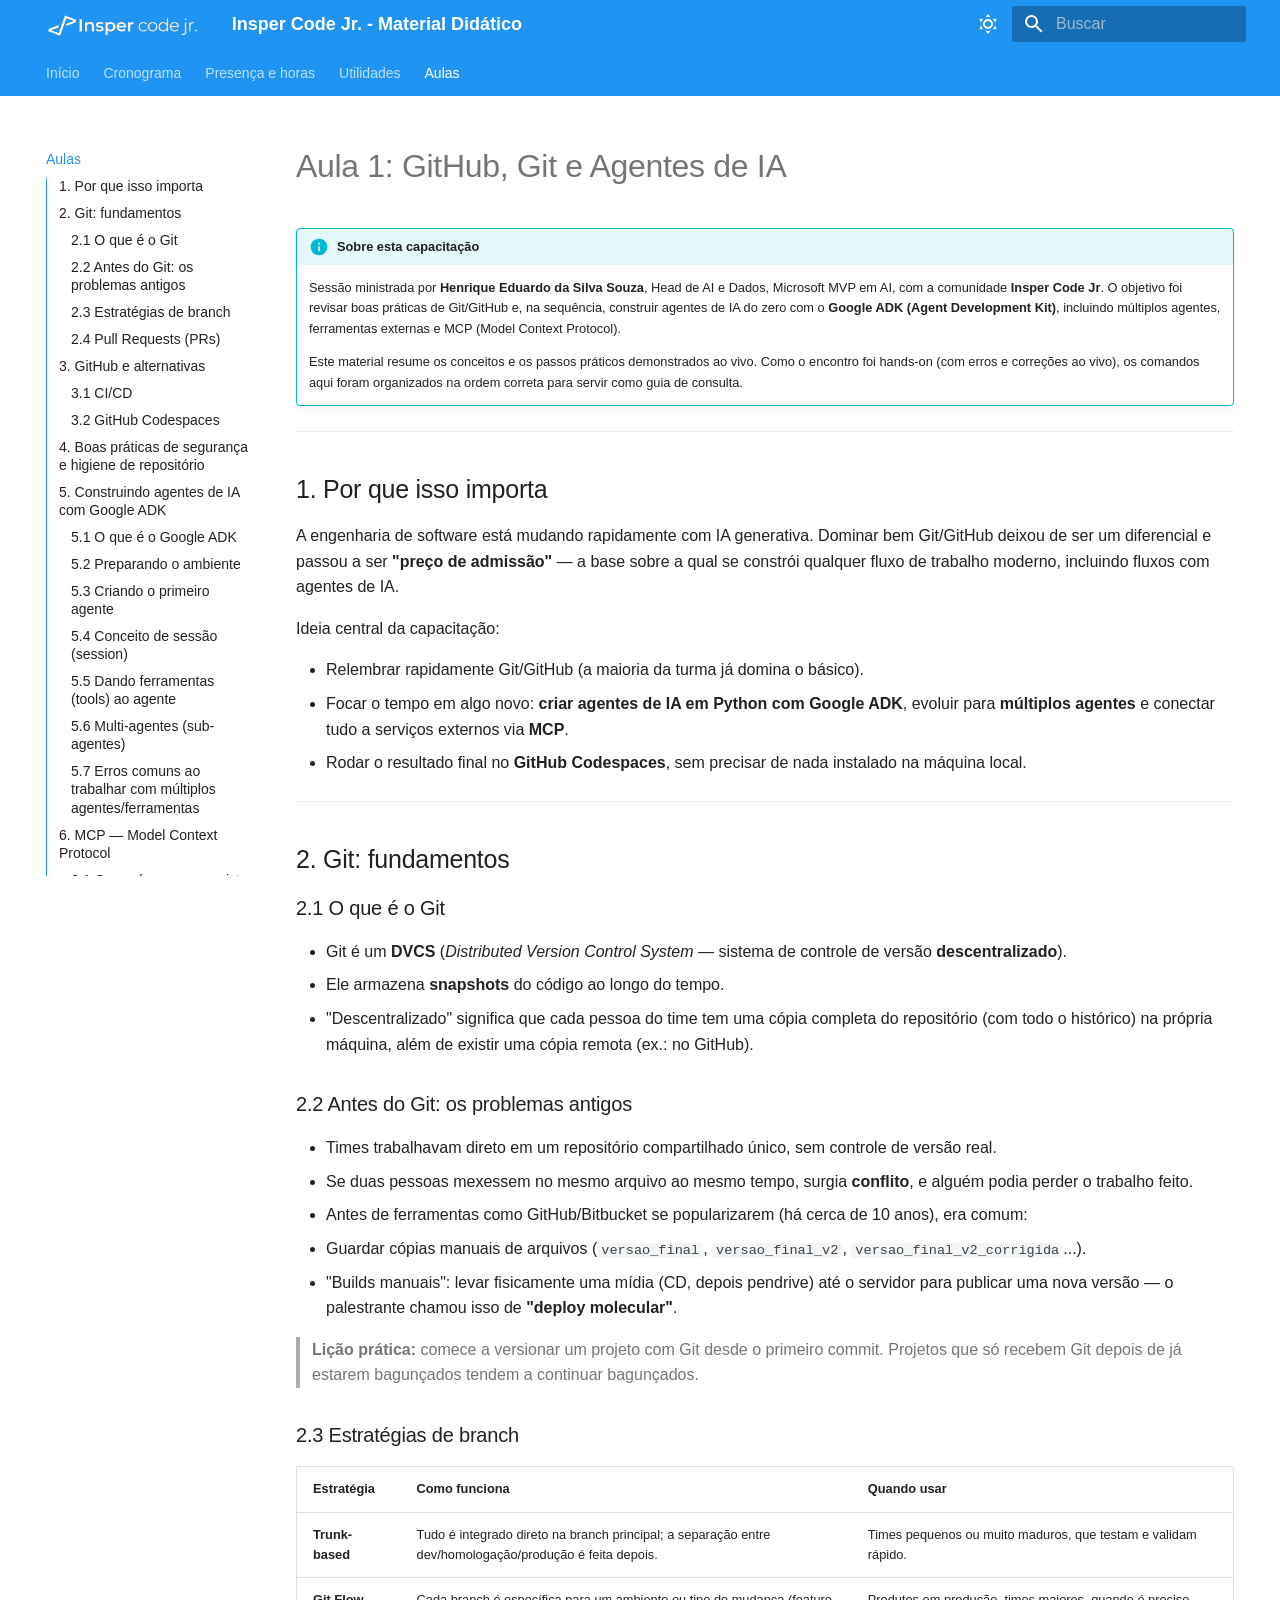
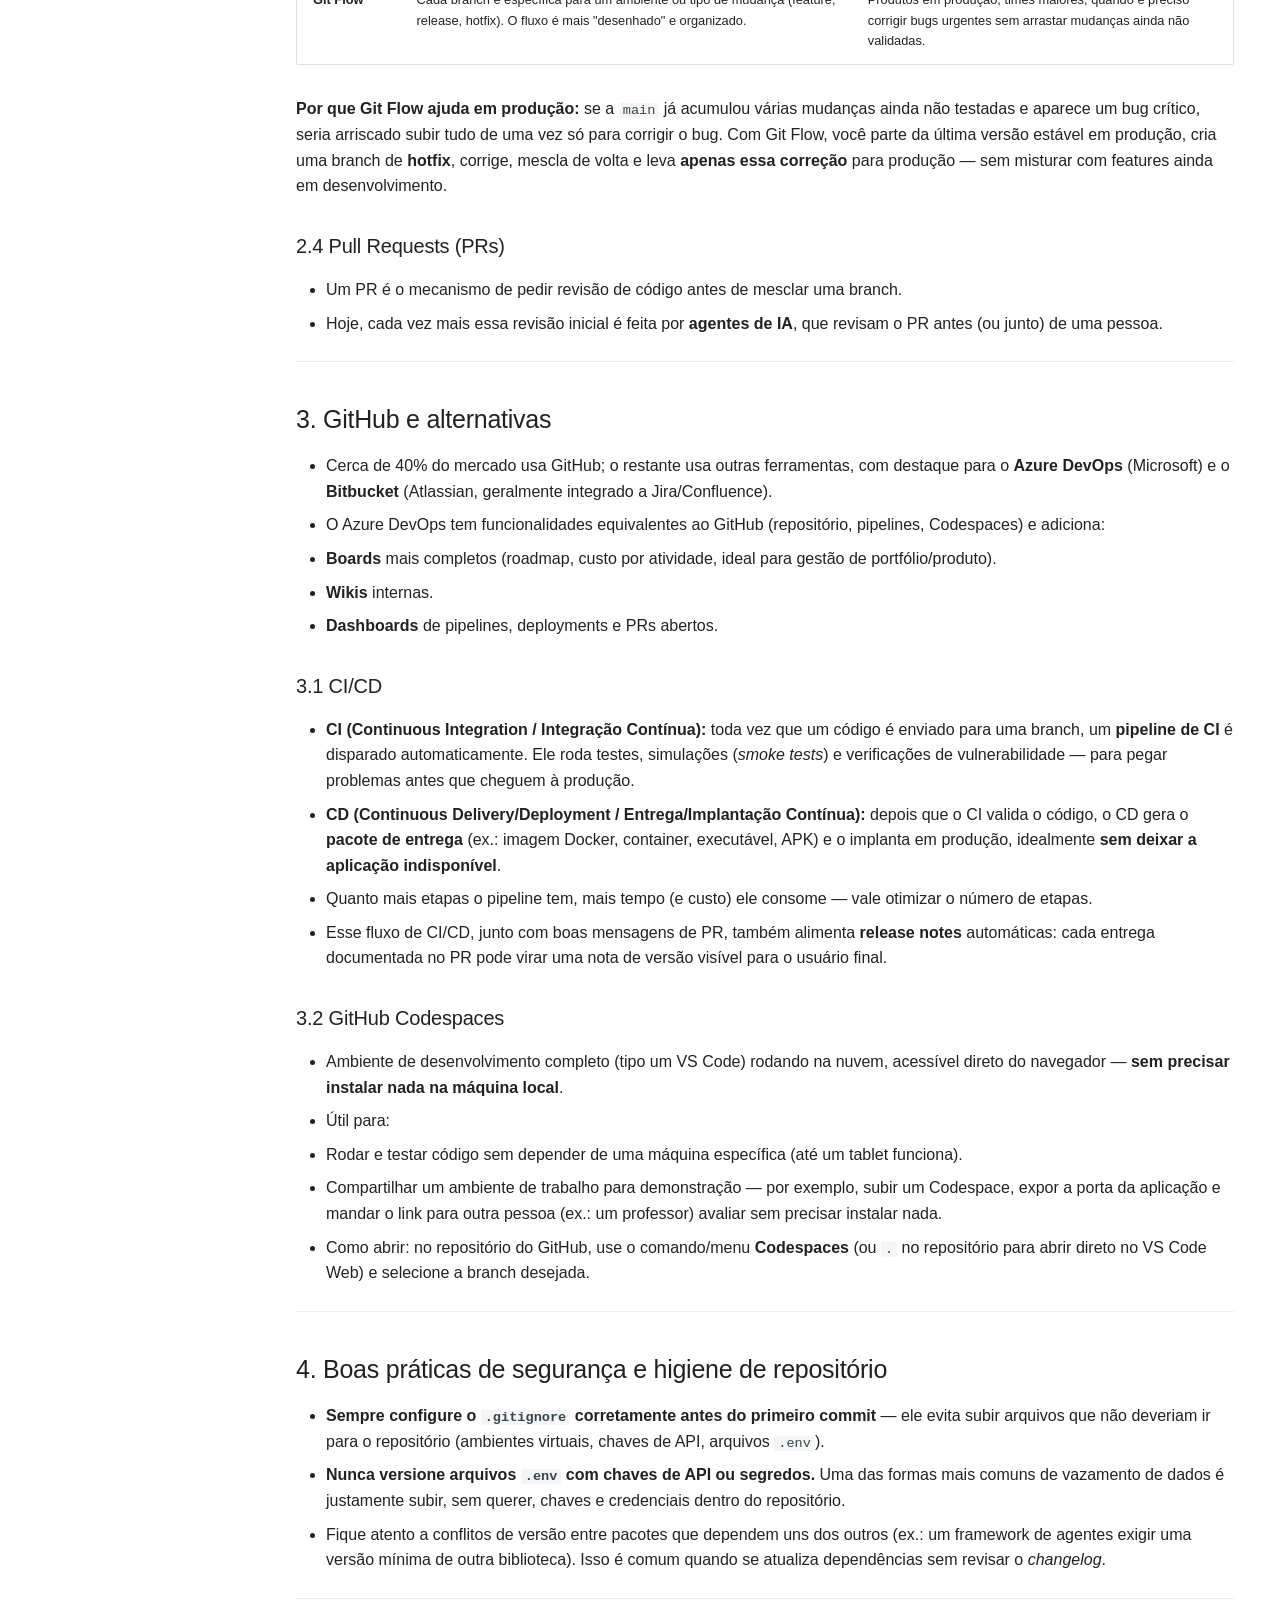
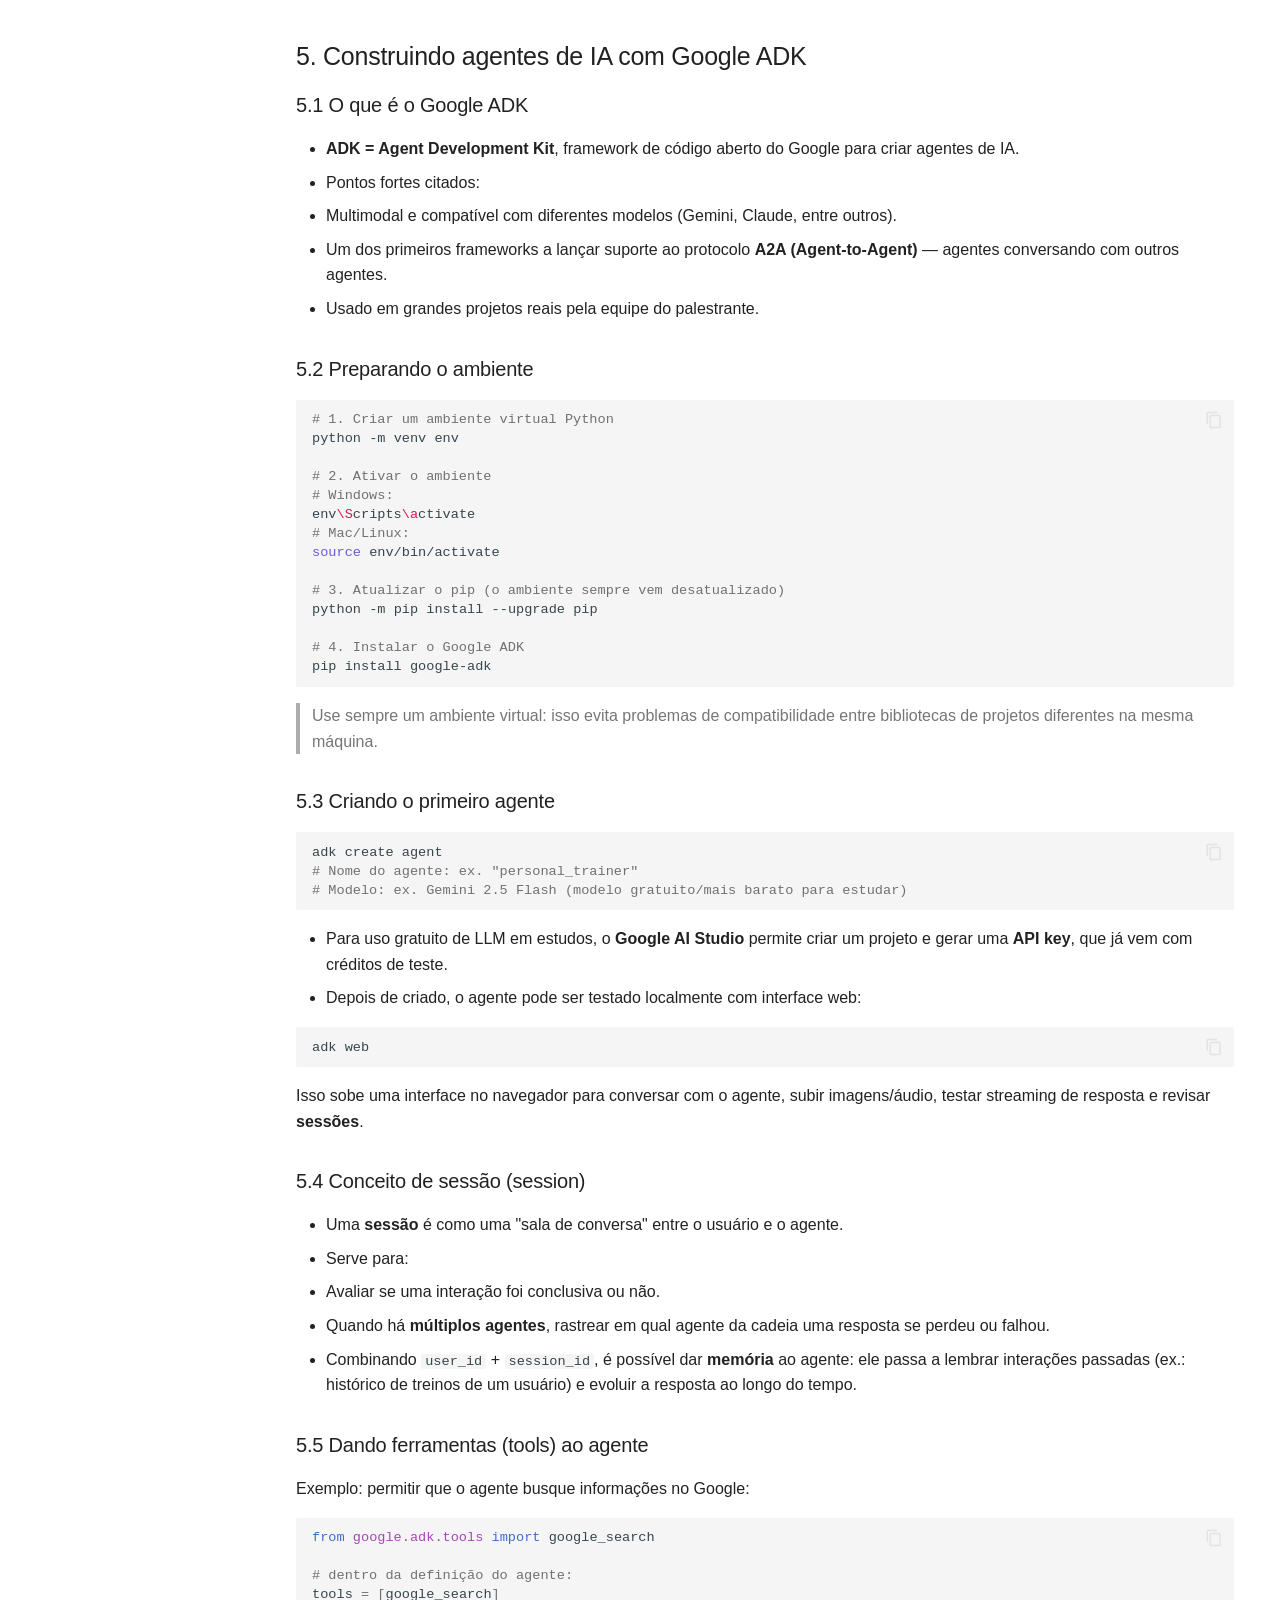
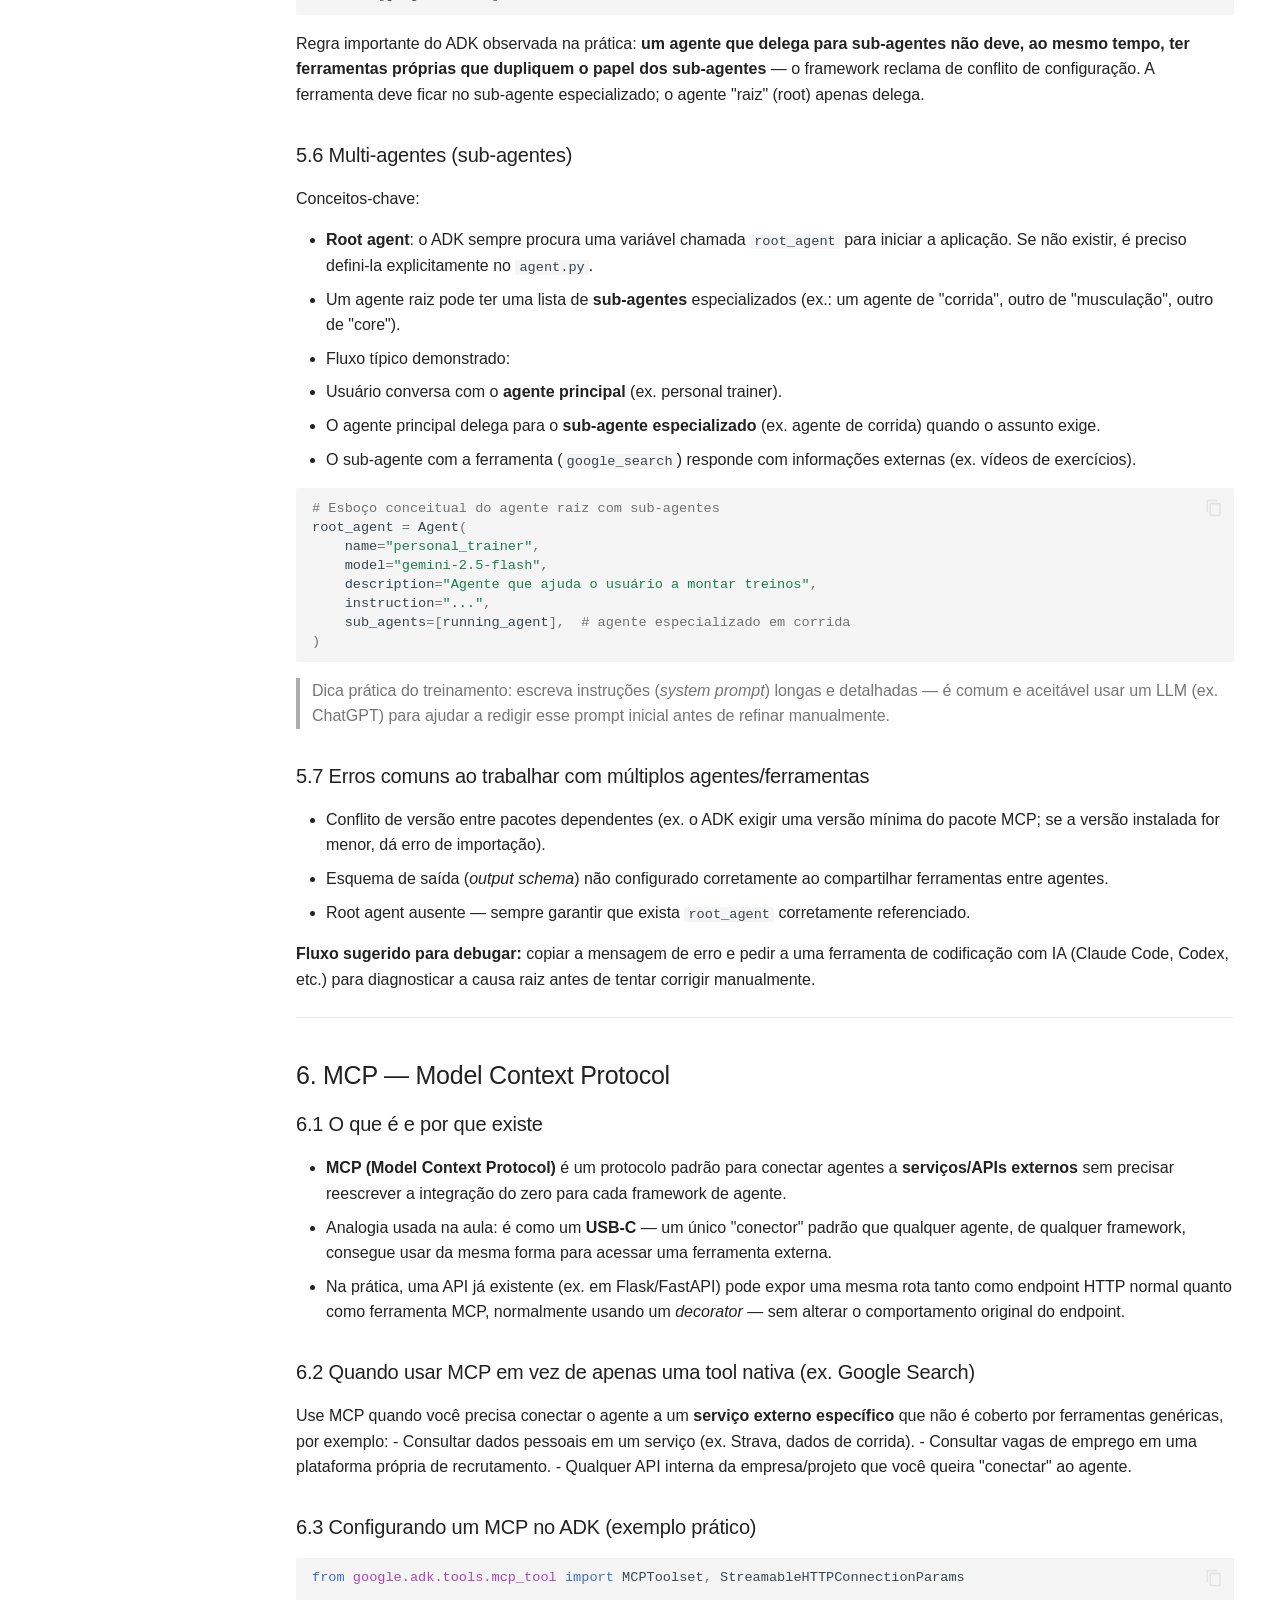
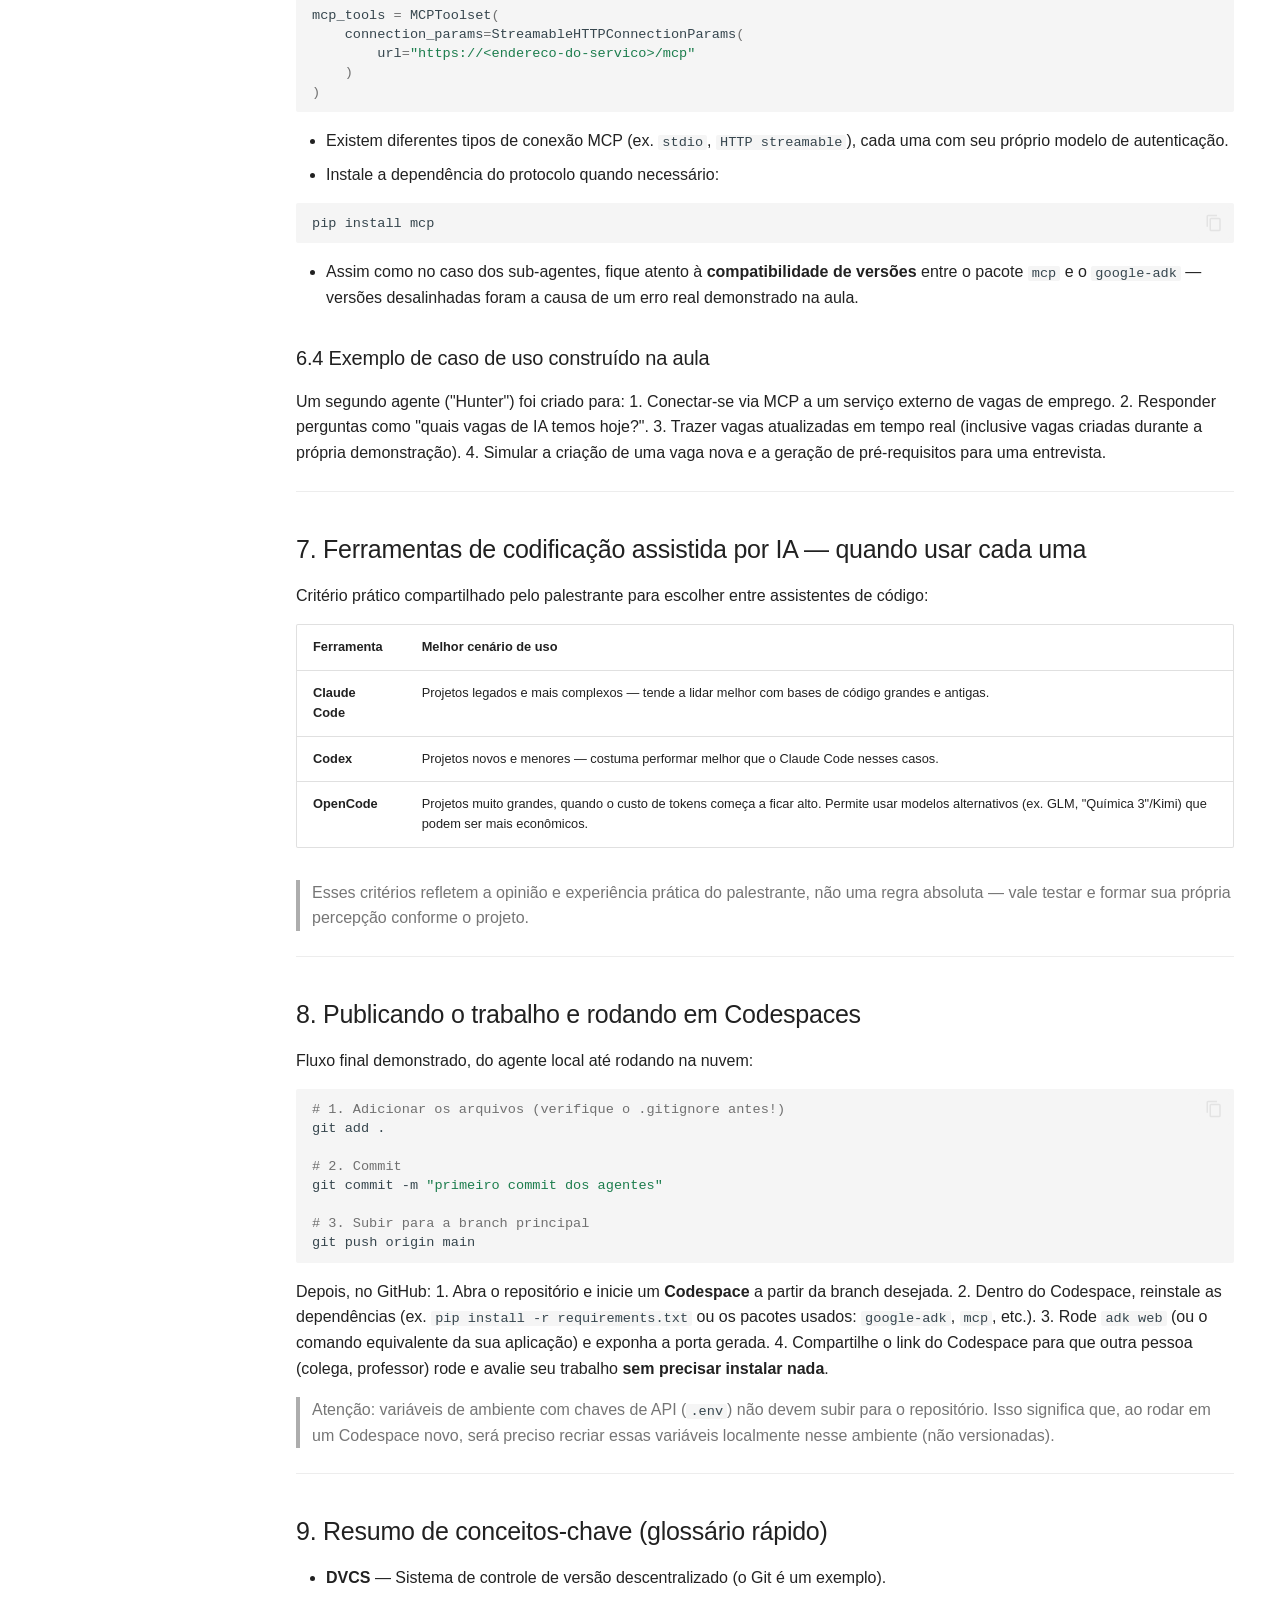
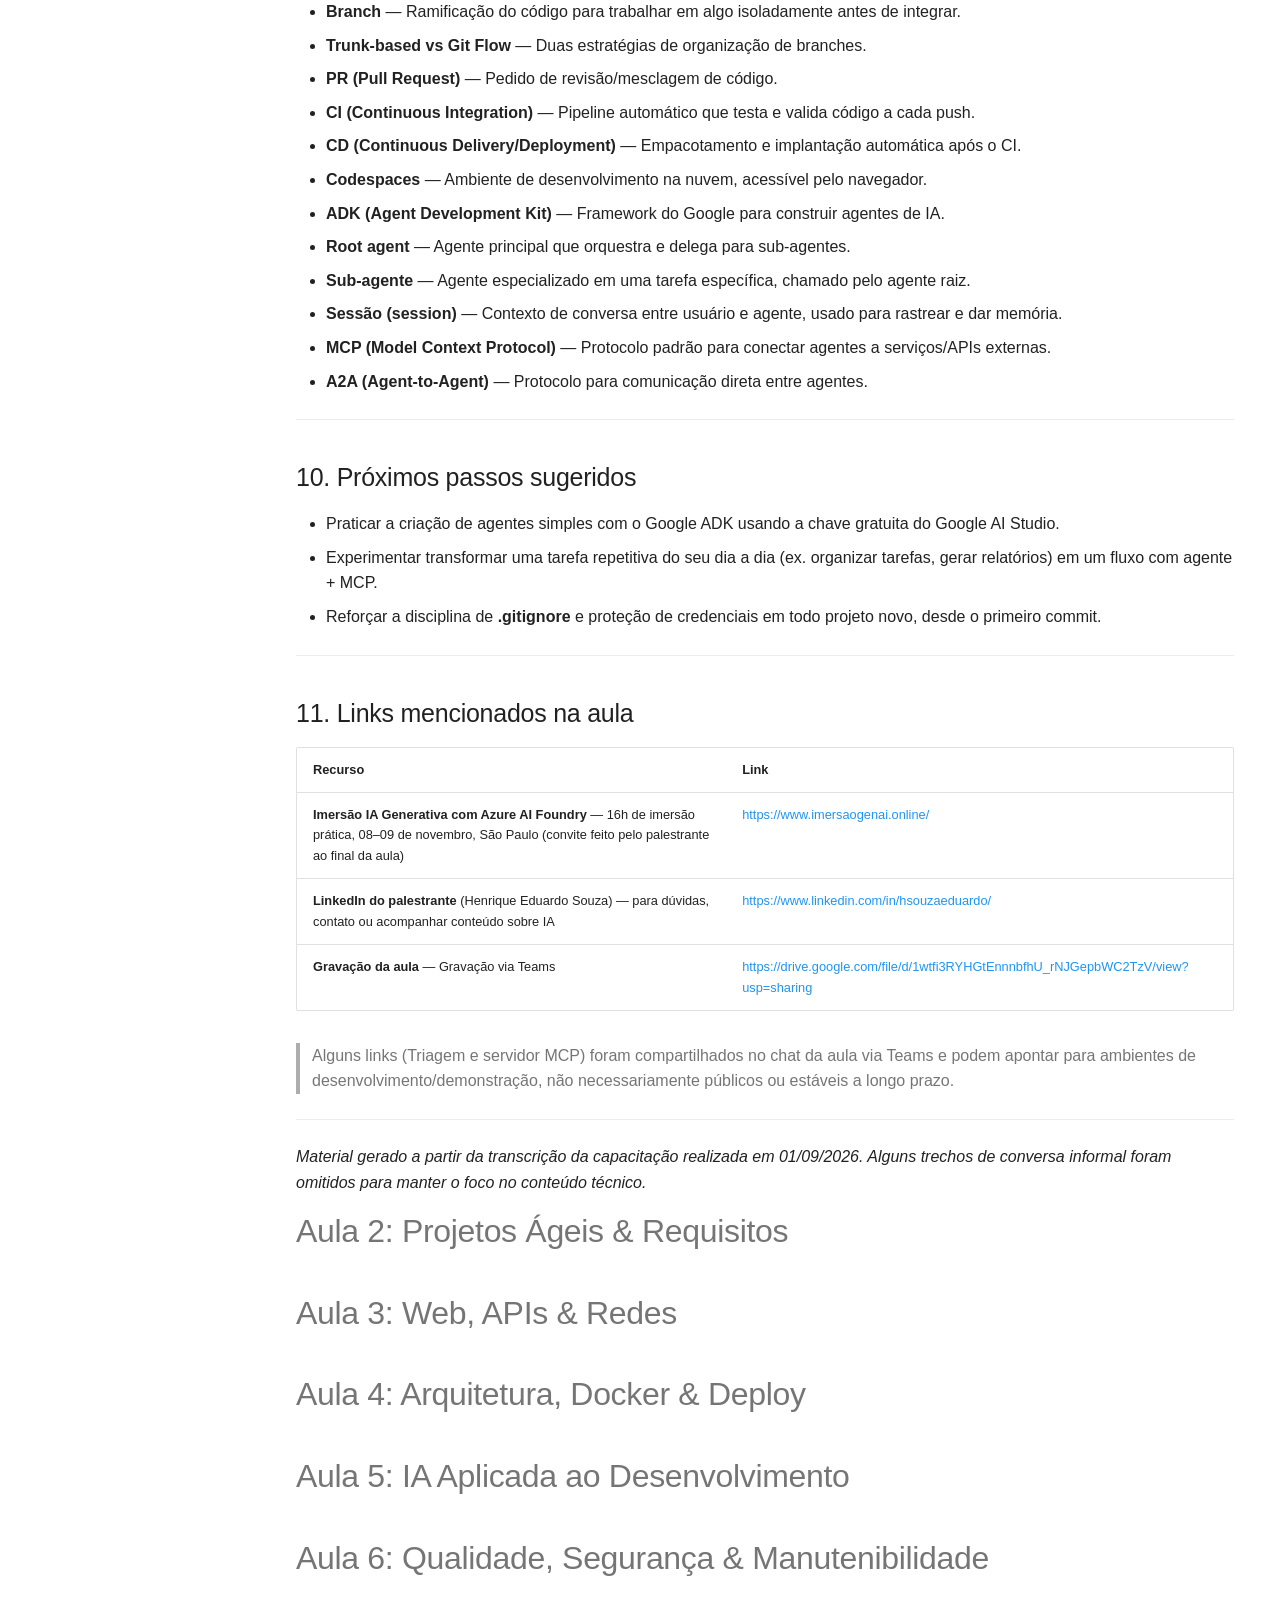
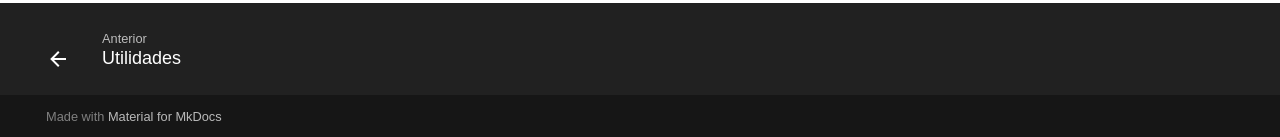
==== commit 1b6a85a4: "Deployed 80ce359 with MkDocs version: 1.6.1" ====
--- a/aulas/index.html
+++ b/aulas/index.html
@@ -1257,7 +1257,7 @@
 </tr>
 <tr>
 <td><strong>Gravação da aula</strong> — Gravação via Teams</td>
-<td><code>https://drive.google.com/file/d/1wtfi3RYHGtEnnnbfhU_rNJGepbWC2TzV/view?usp=sharing</code></td>
+<td><a href="https://drive.google.com/file/d/1wtfi3RYHGtEnnnbfhU_rNJGepbWC2TzV/view?usp=sharing">https://drive.google.com/file/d/1wtfi3RYHGtEnnnbfhU_rNJGepbWC2TzV/view?usp=sharing</a></td>
 </tr>
 </tbody>
 </table>
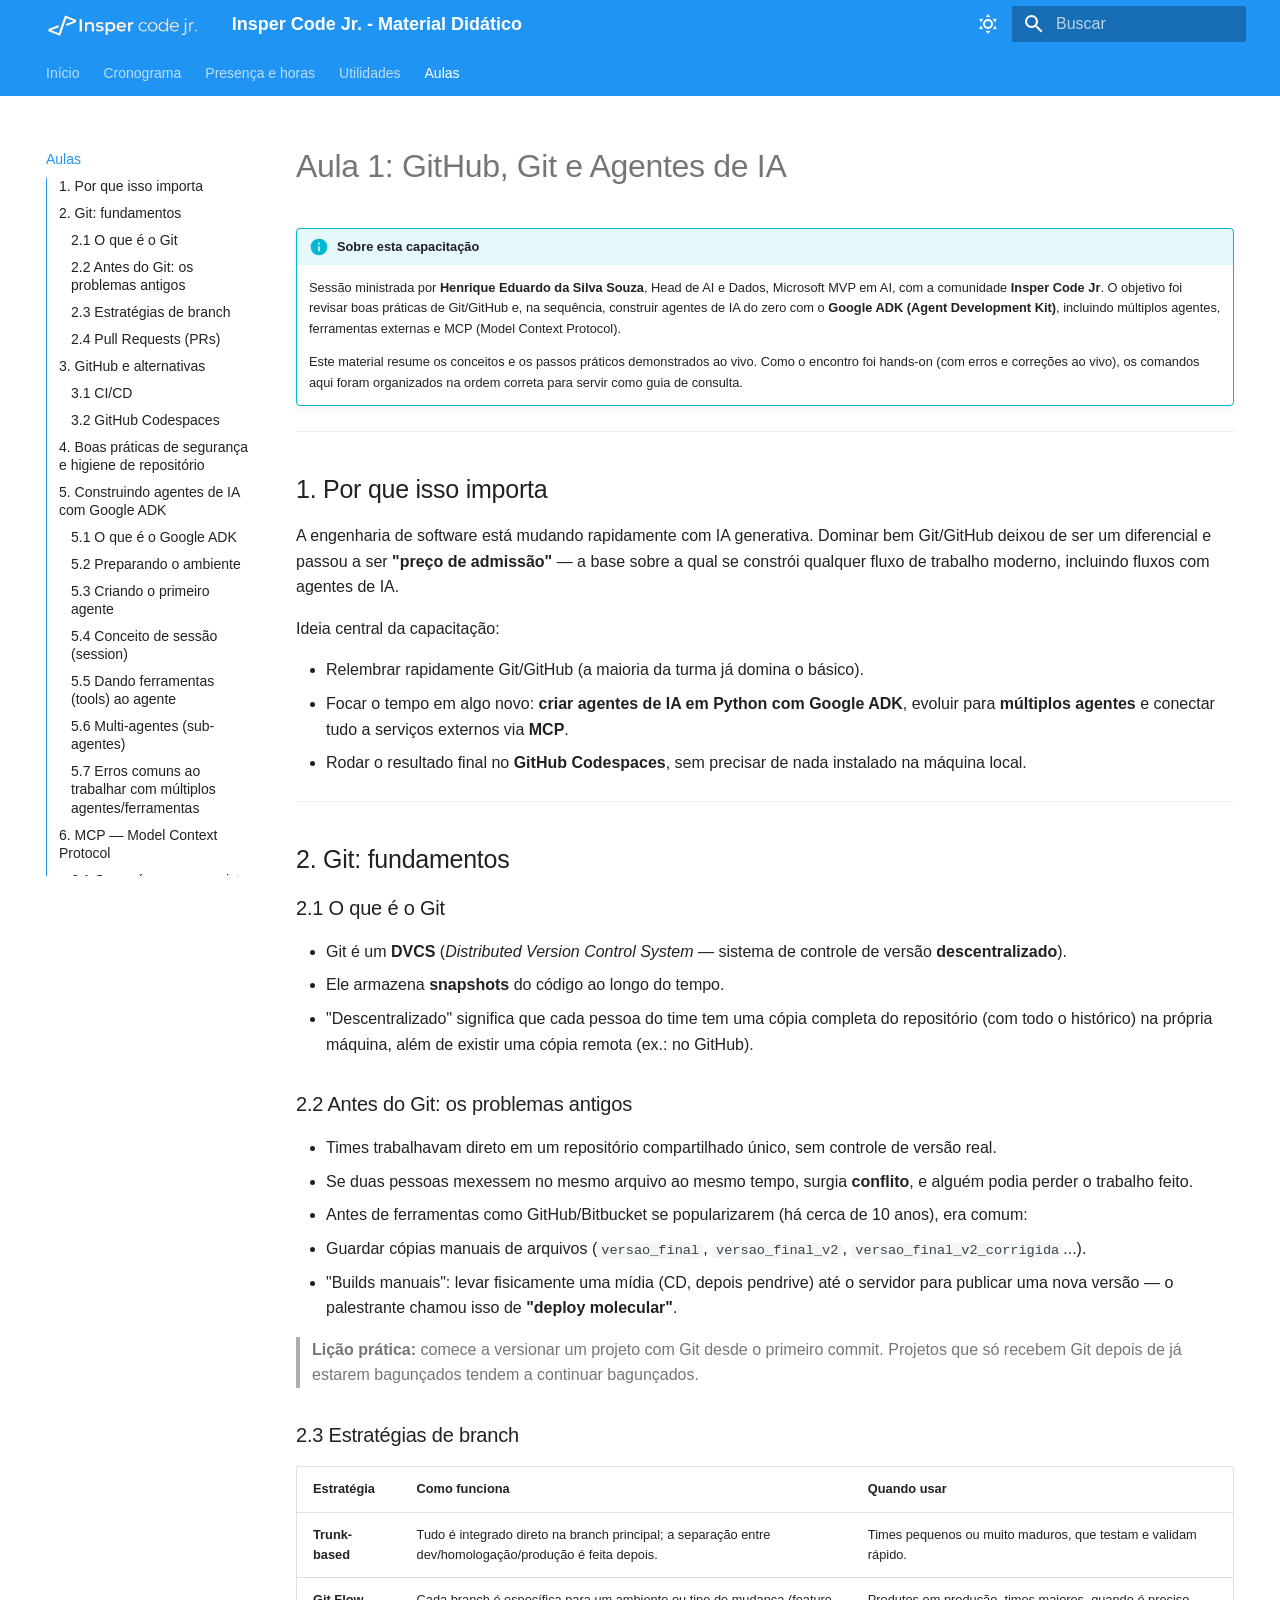
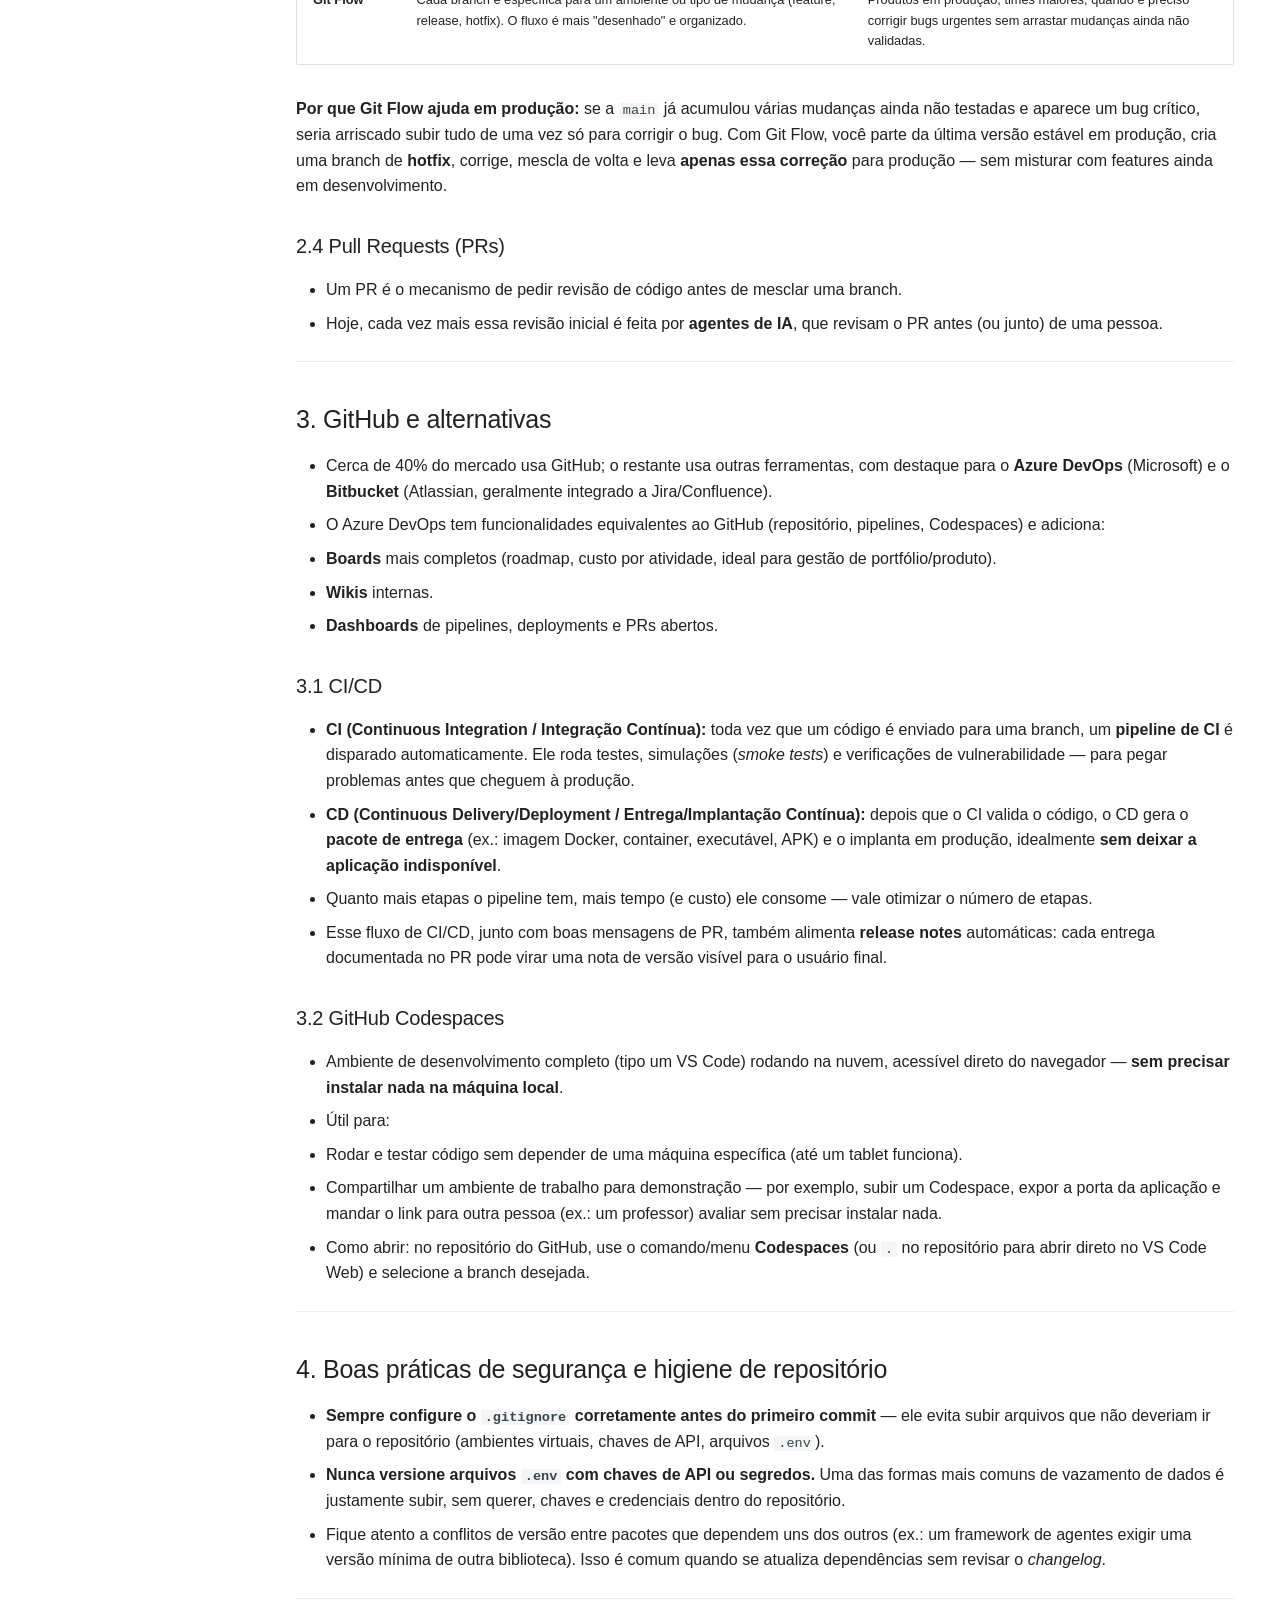
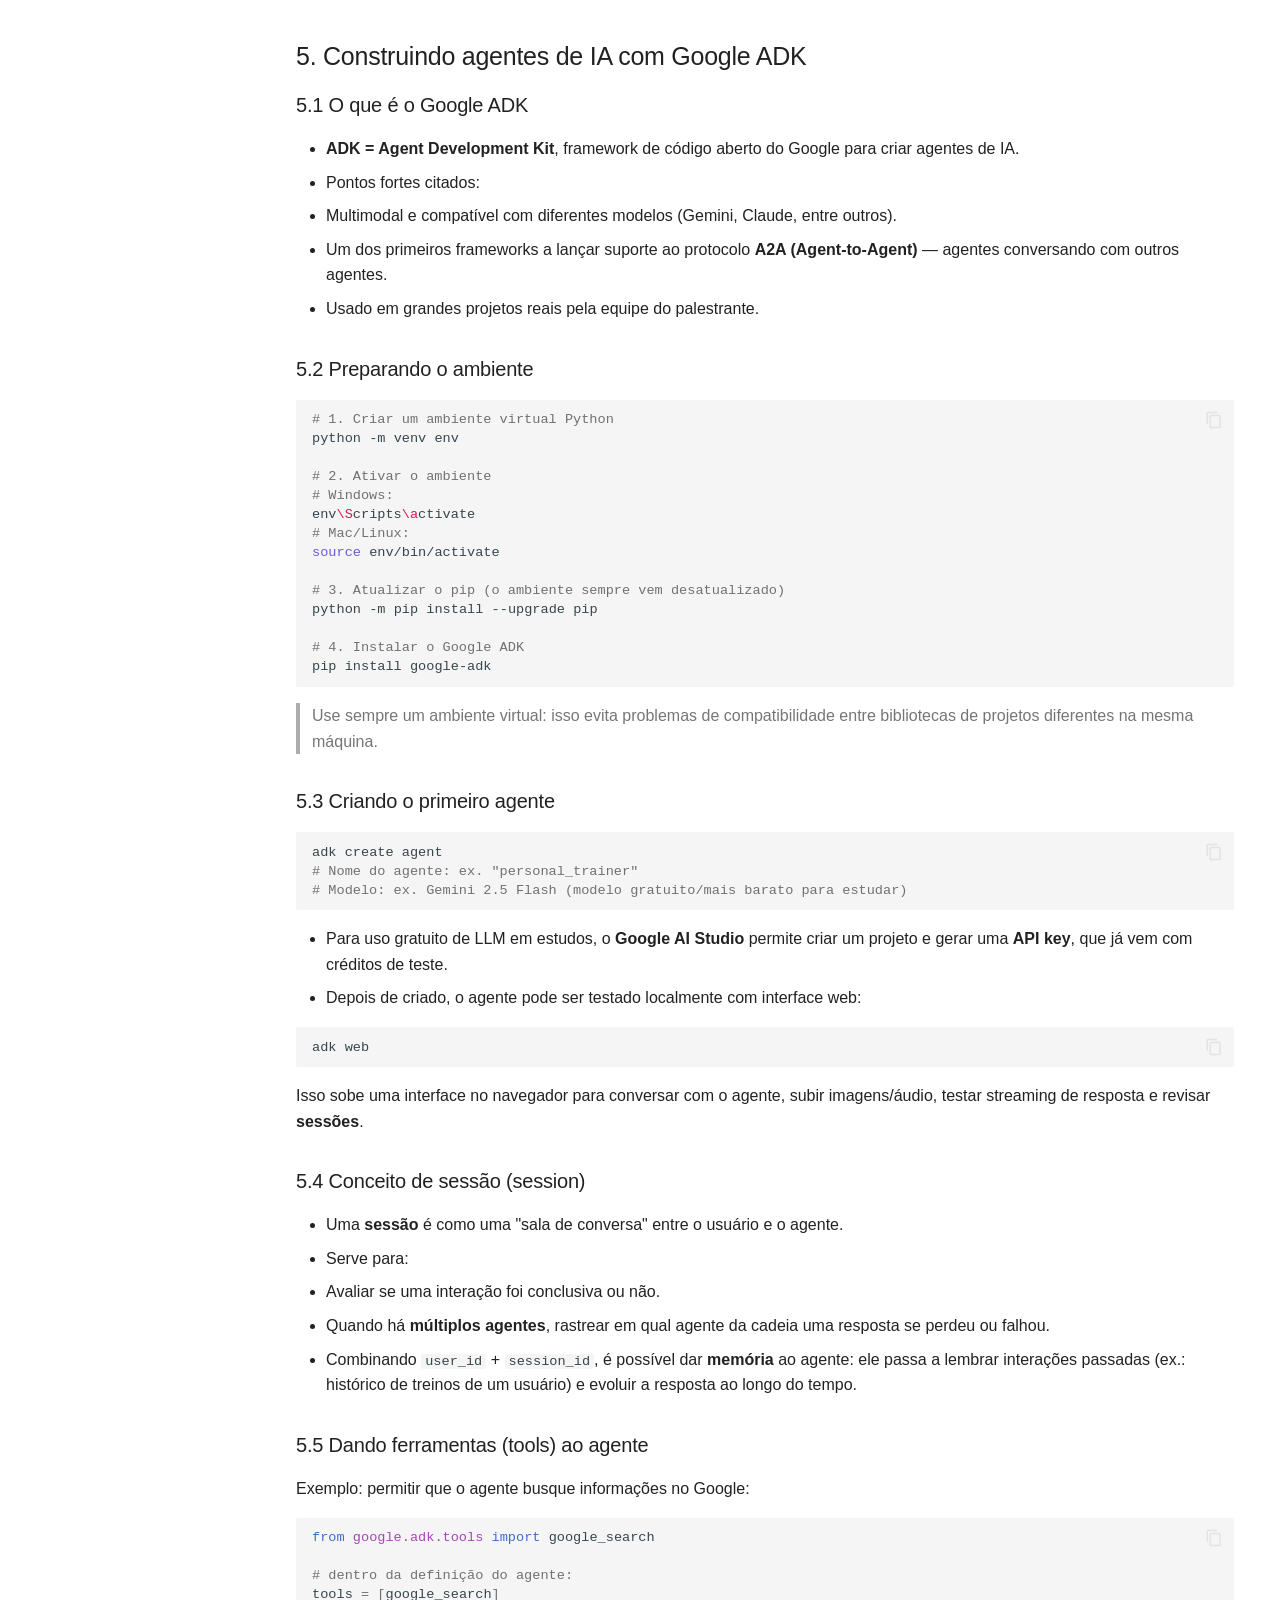
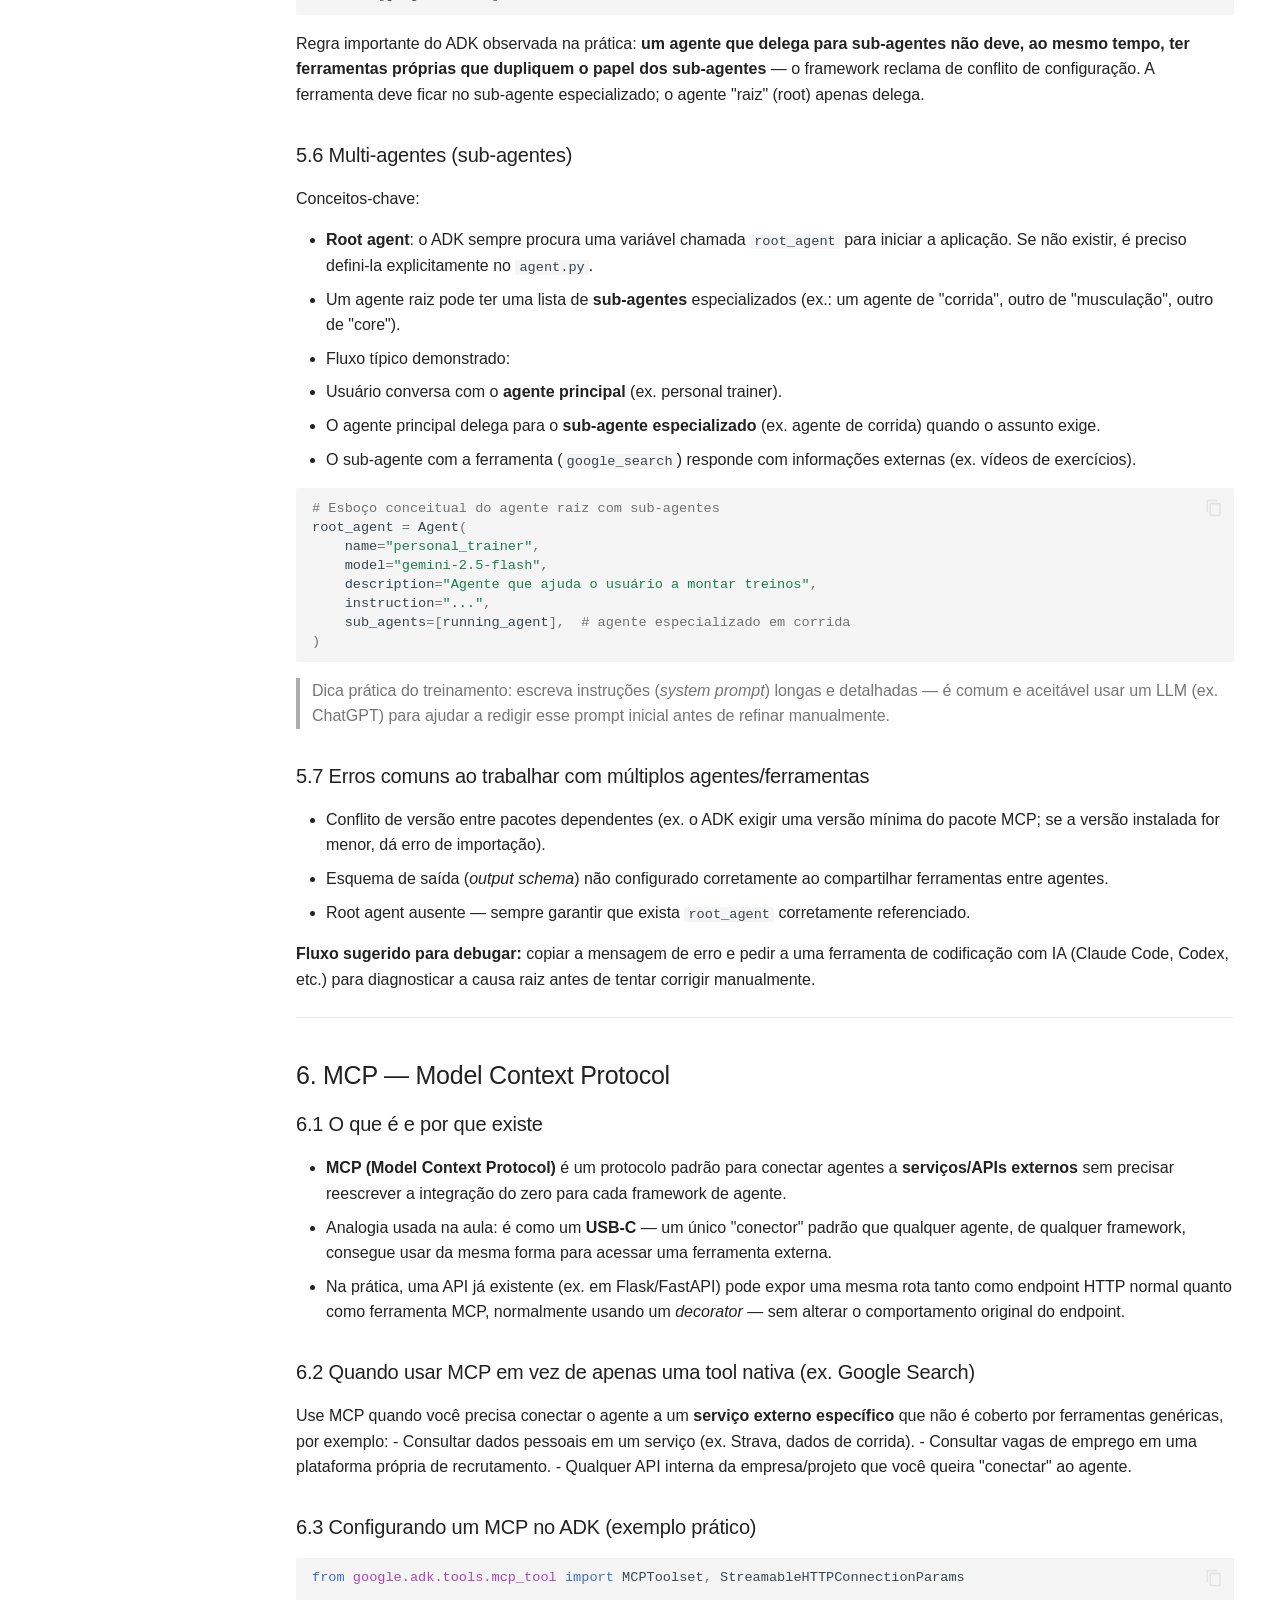
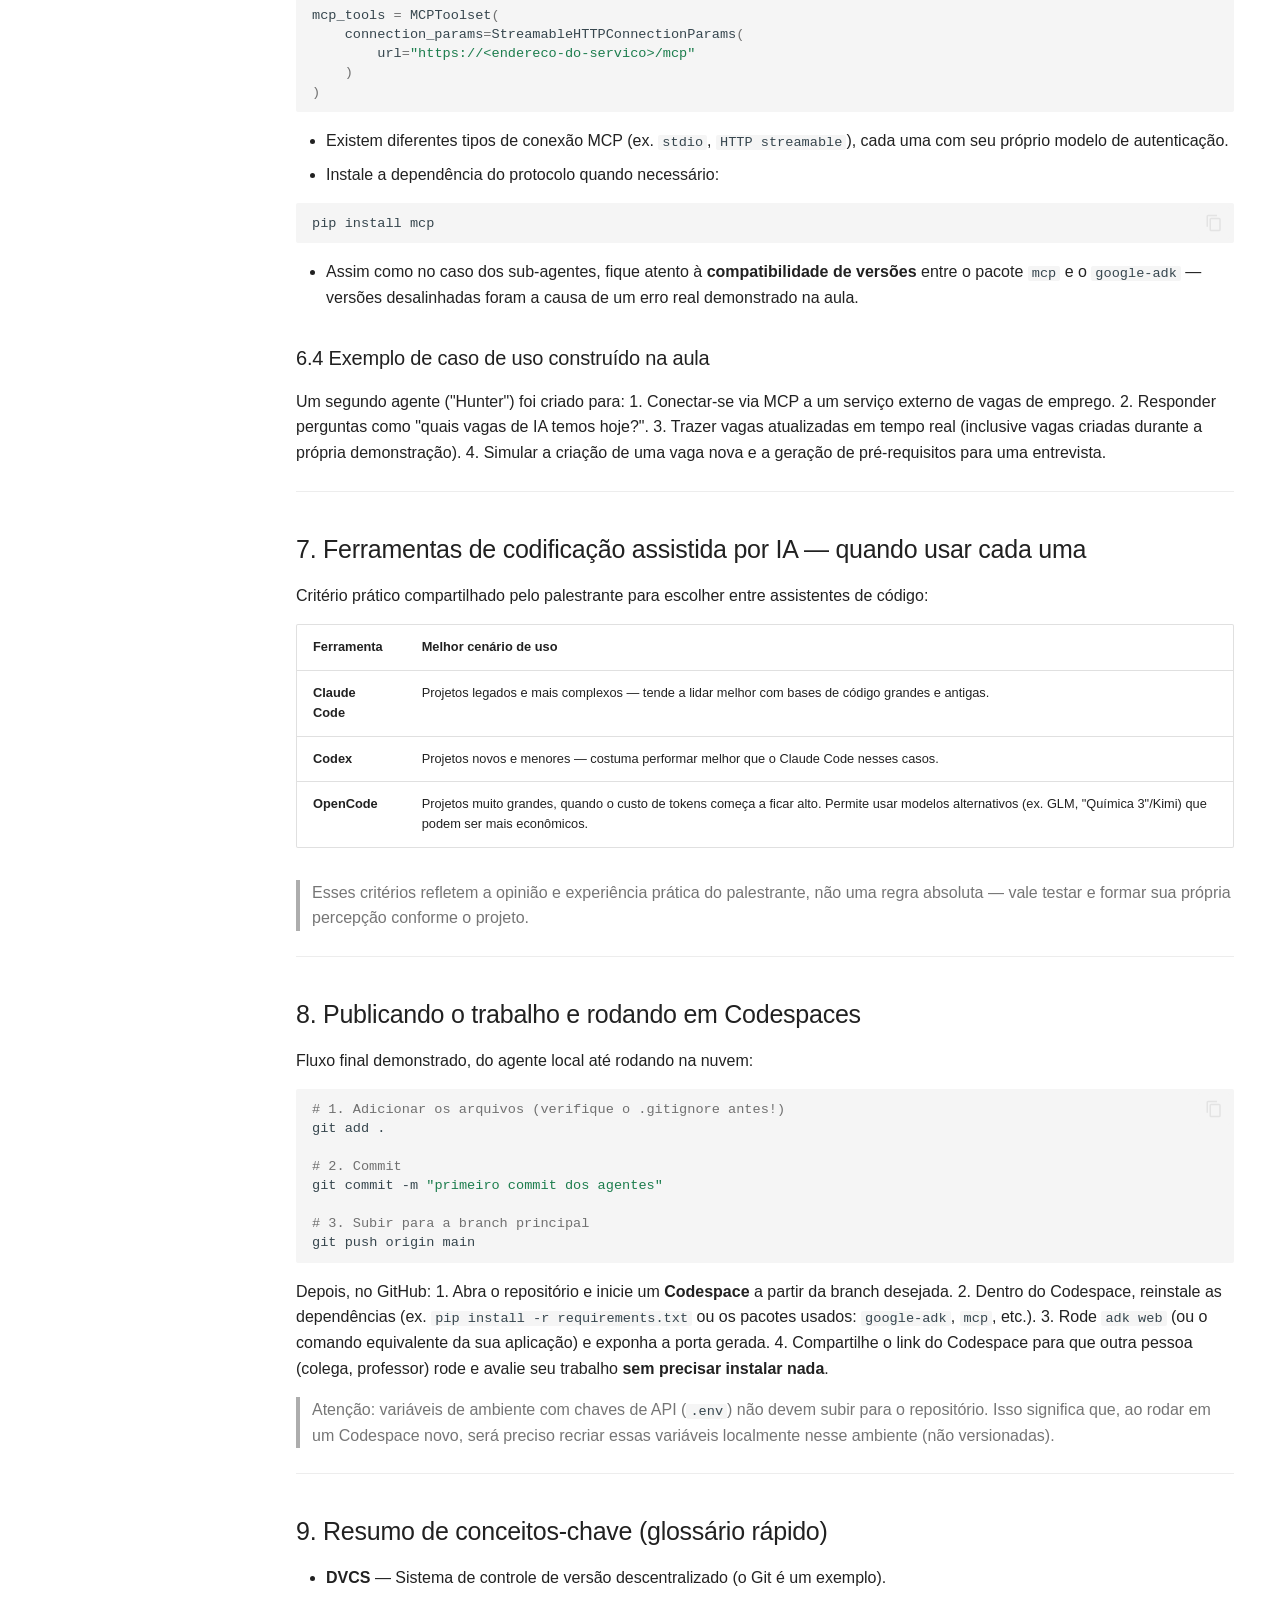
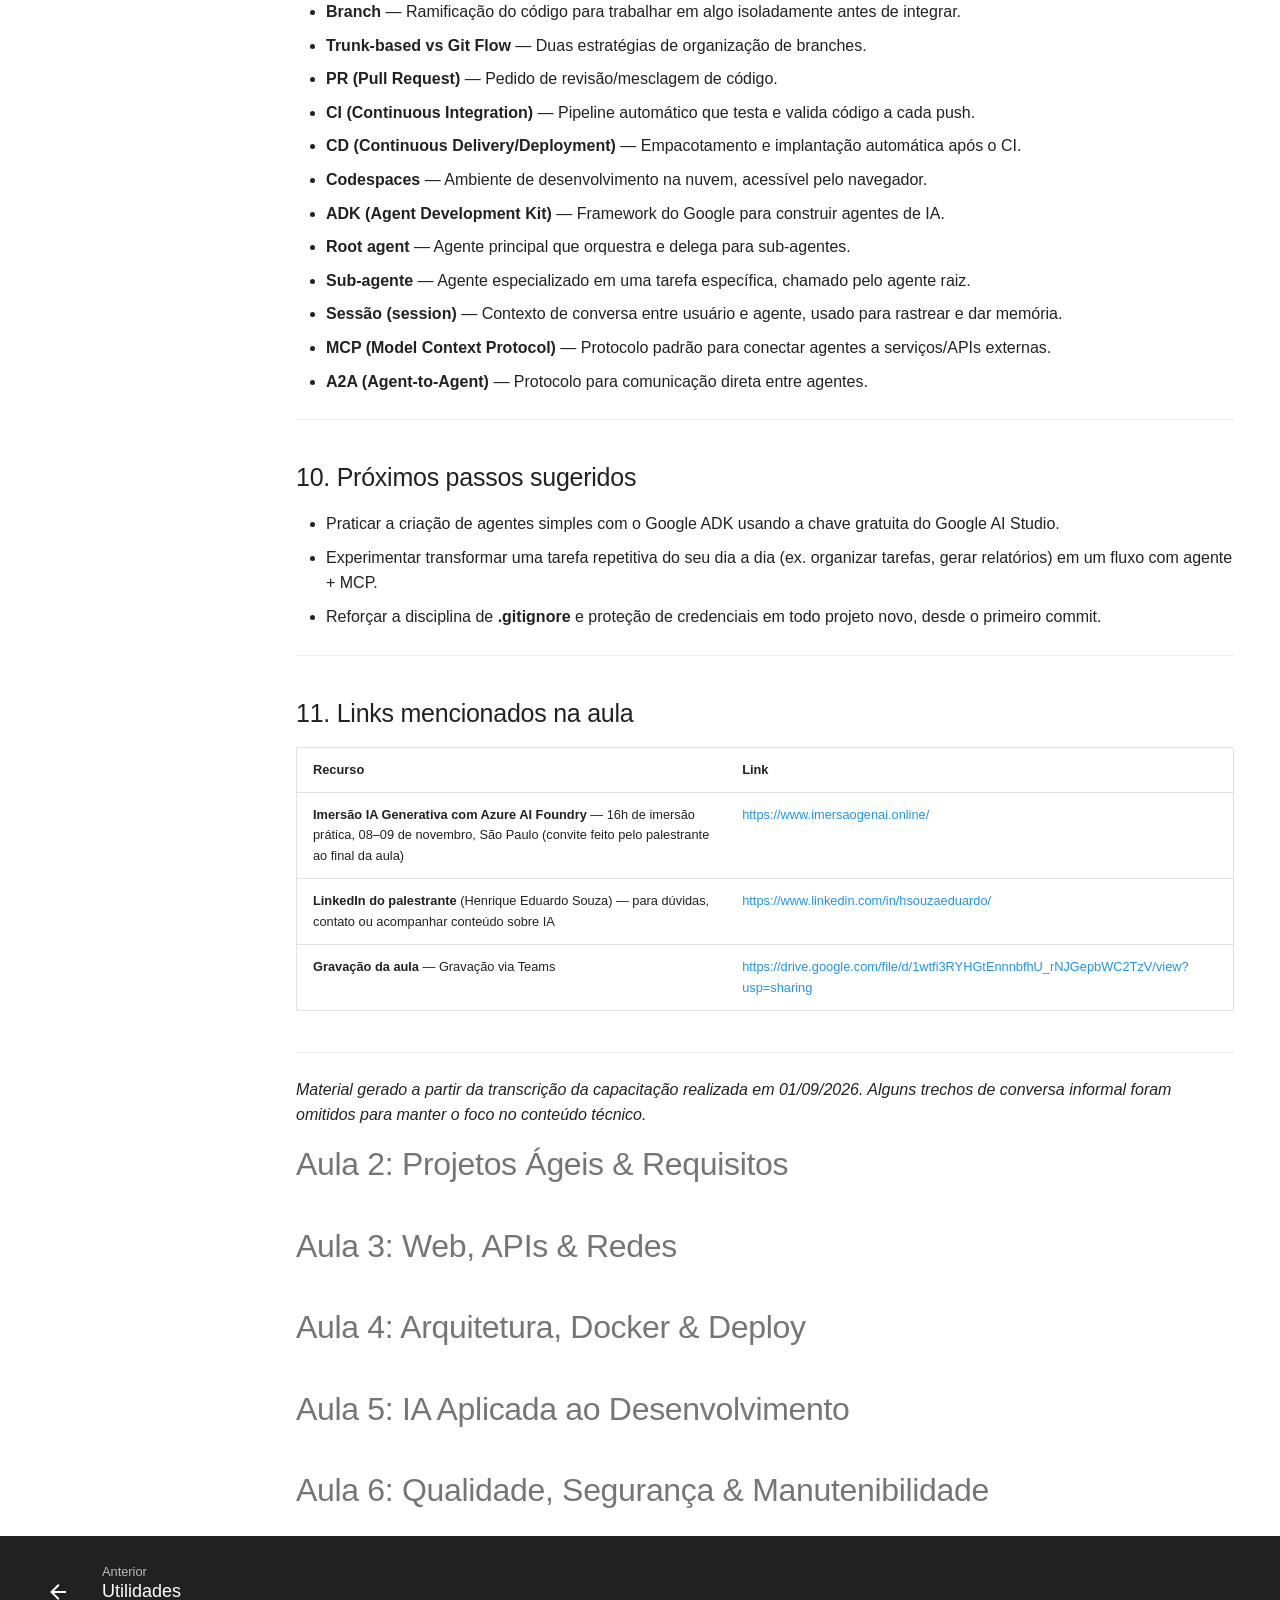
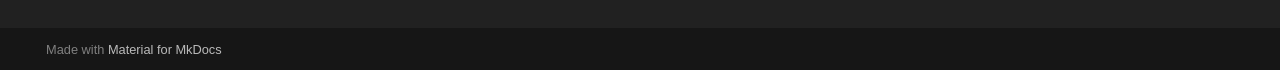
==== commit 8a8d1d51: "Deployed 7866209 with MkDocs version: 1.6.1" ====
--- a/aulas/index.html
+++ b/aulas/index.html
@@ -1261,9 +1261,6 @@
 </tr>
 </tbody>
 </table>
-<blockquote>
-<p>Alguns links (Triagem e servidor MCP) foram compartilhados no chat da aula via Teams e podem apontar para ambientes de desenvolvimento/demonstração, não necessariamente públicos ou estáveis a longo prazo.</p>
-</blockquote>
 <hr />
 <p><em>Material gerado a partir da transcrição da capacitação realizada em 01/09/2026. Alguns trechos de conversa informal foram omitidos para manter o foco no conteúdo técnico.</em></p>
 <h1 id="aula-2-projetos-ageis-requisitos">Aula 2: Projetos Ágeis &amp; Requisitos<a class="headerlink" href="#aula-2-projetos-ageis-requisitos" title="Permanent link">&para;</a></h1>
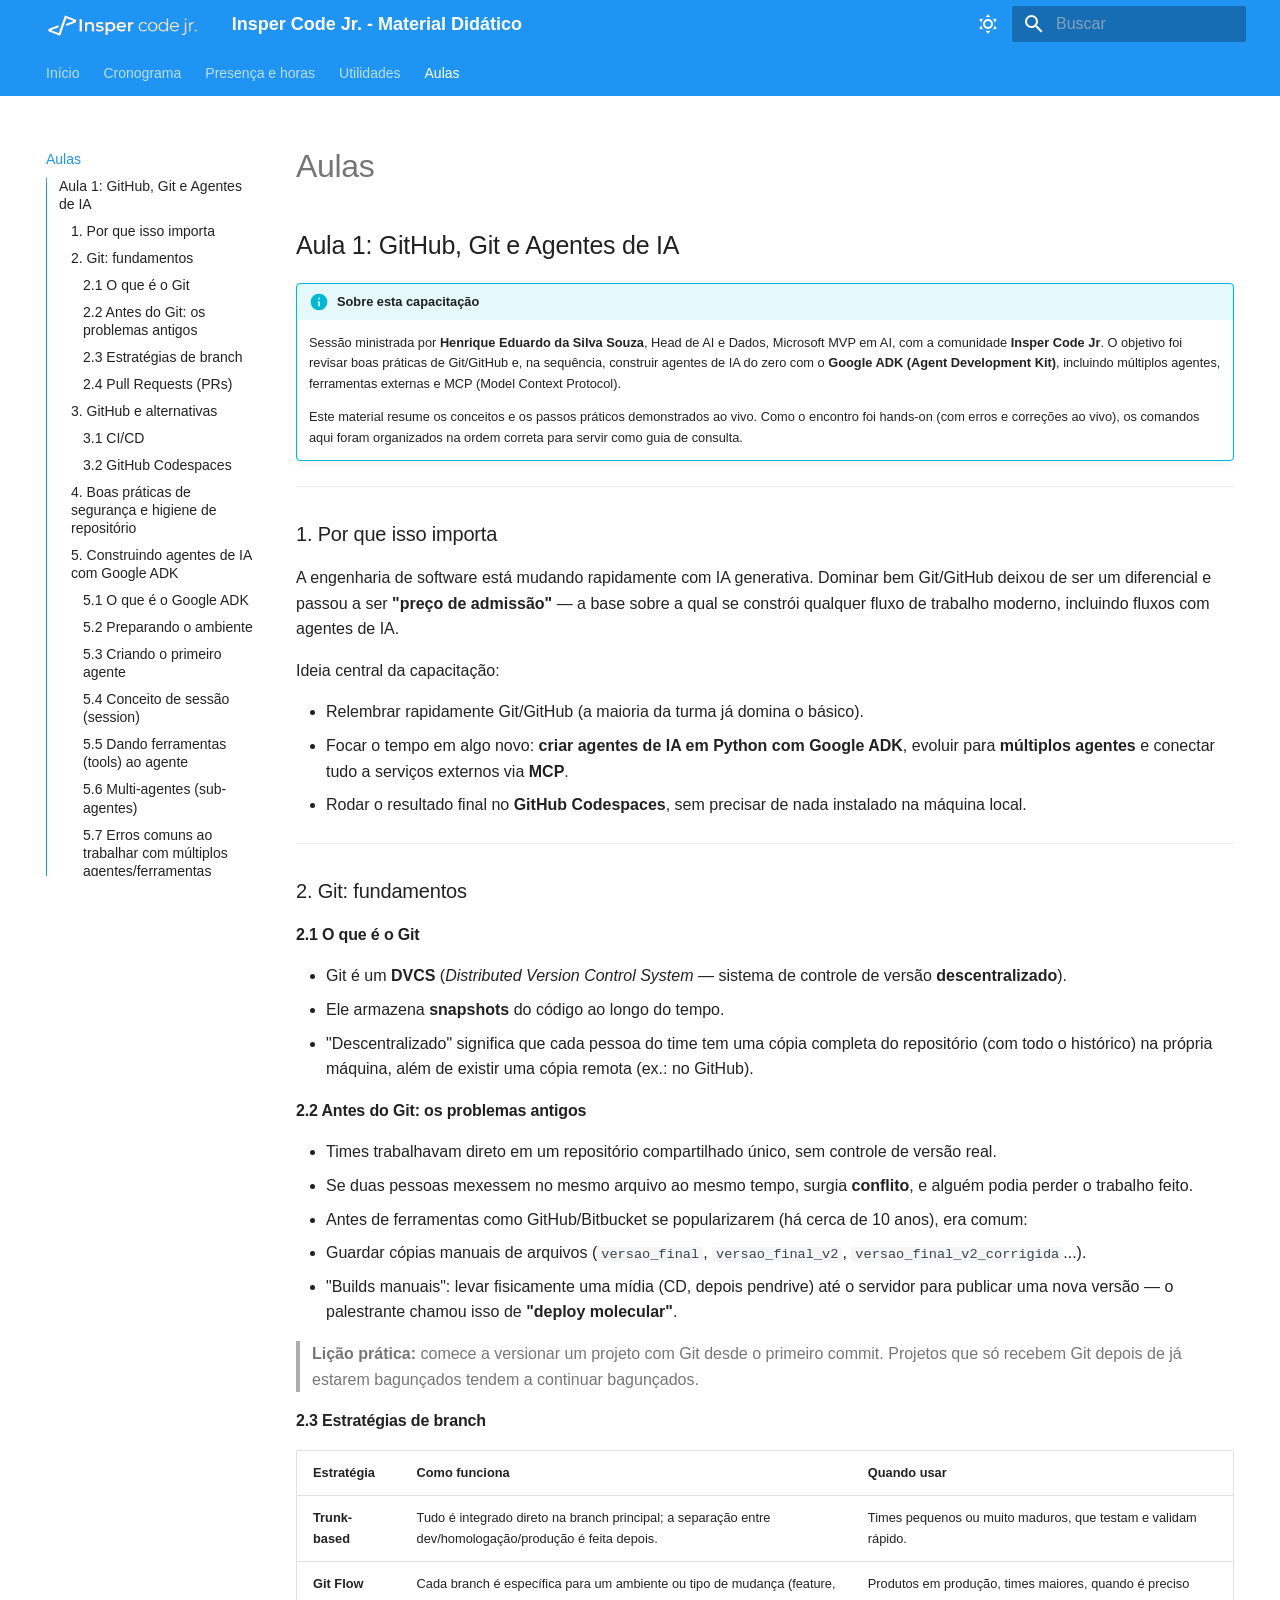
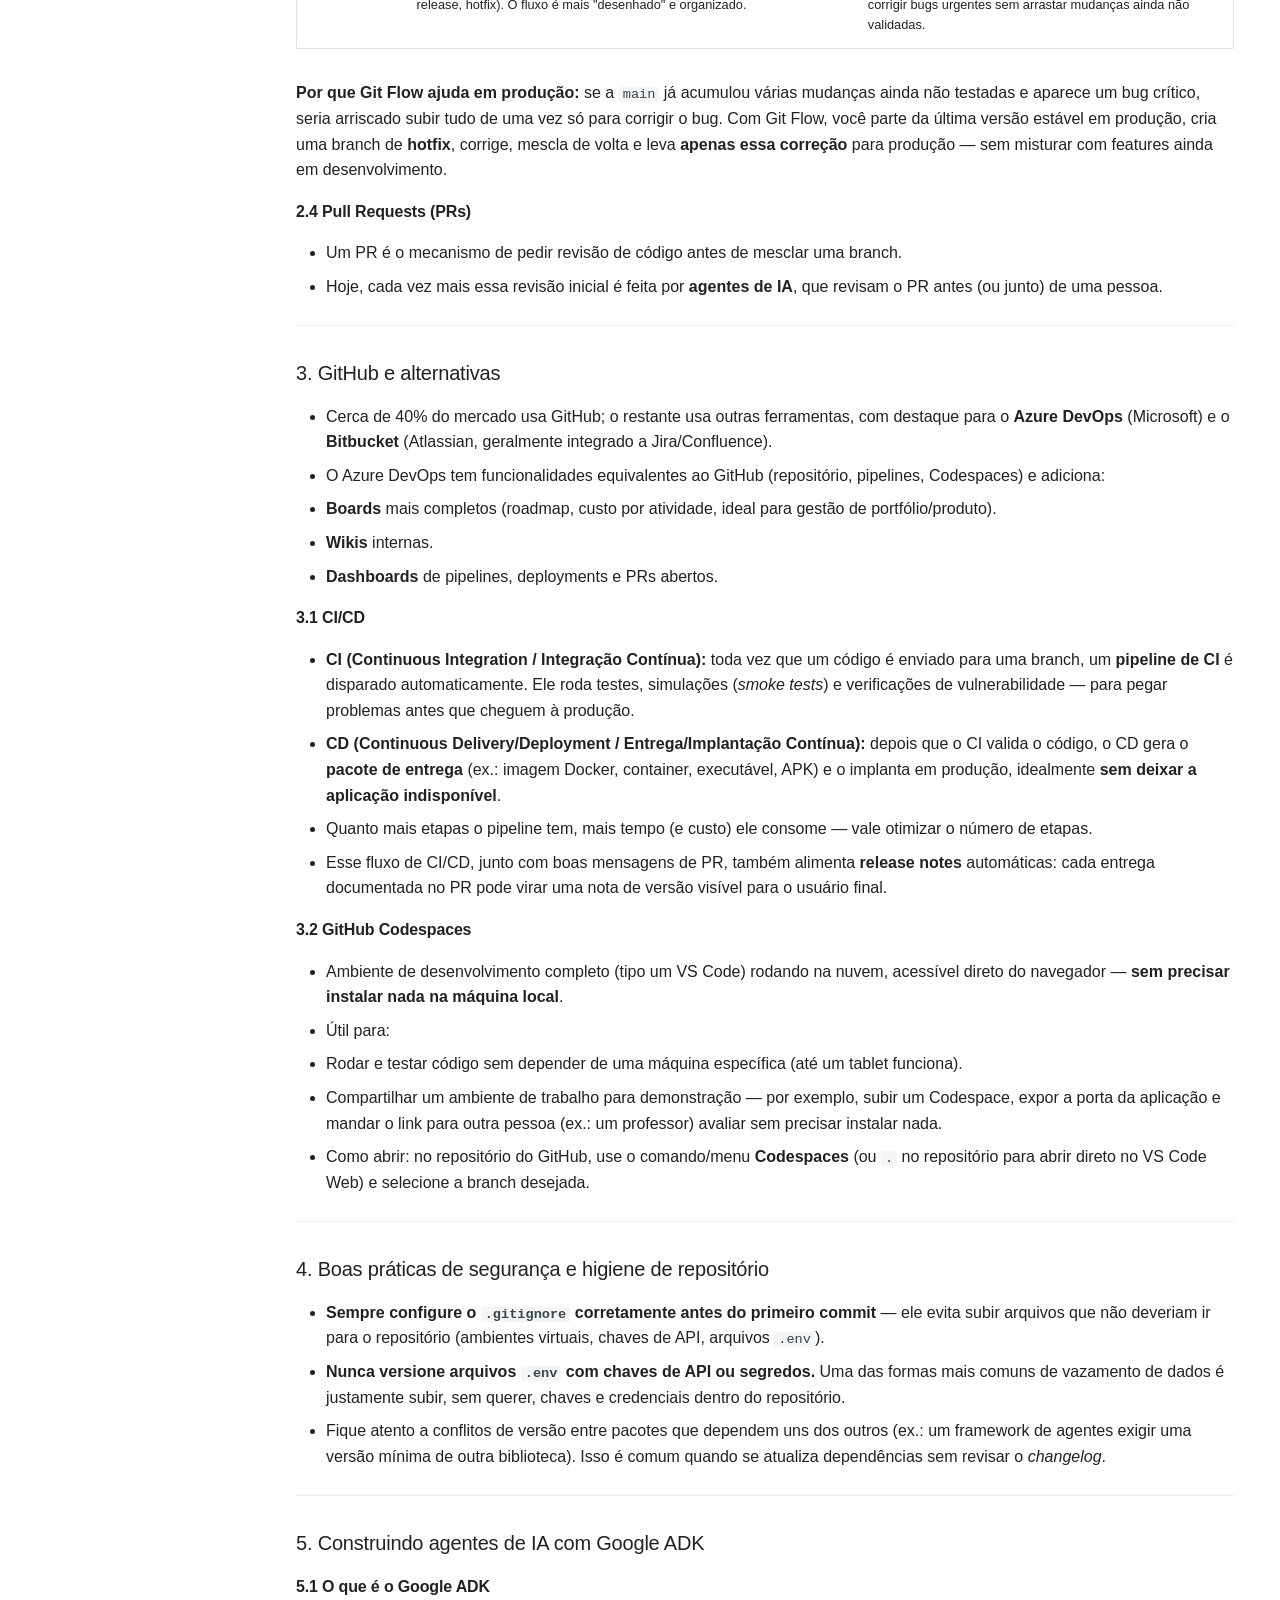
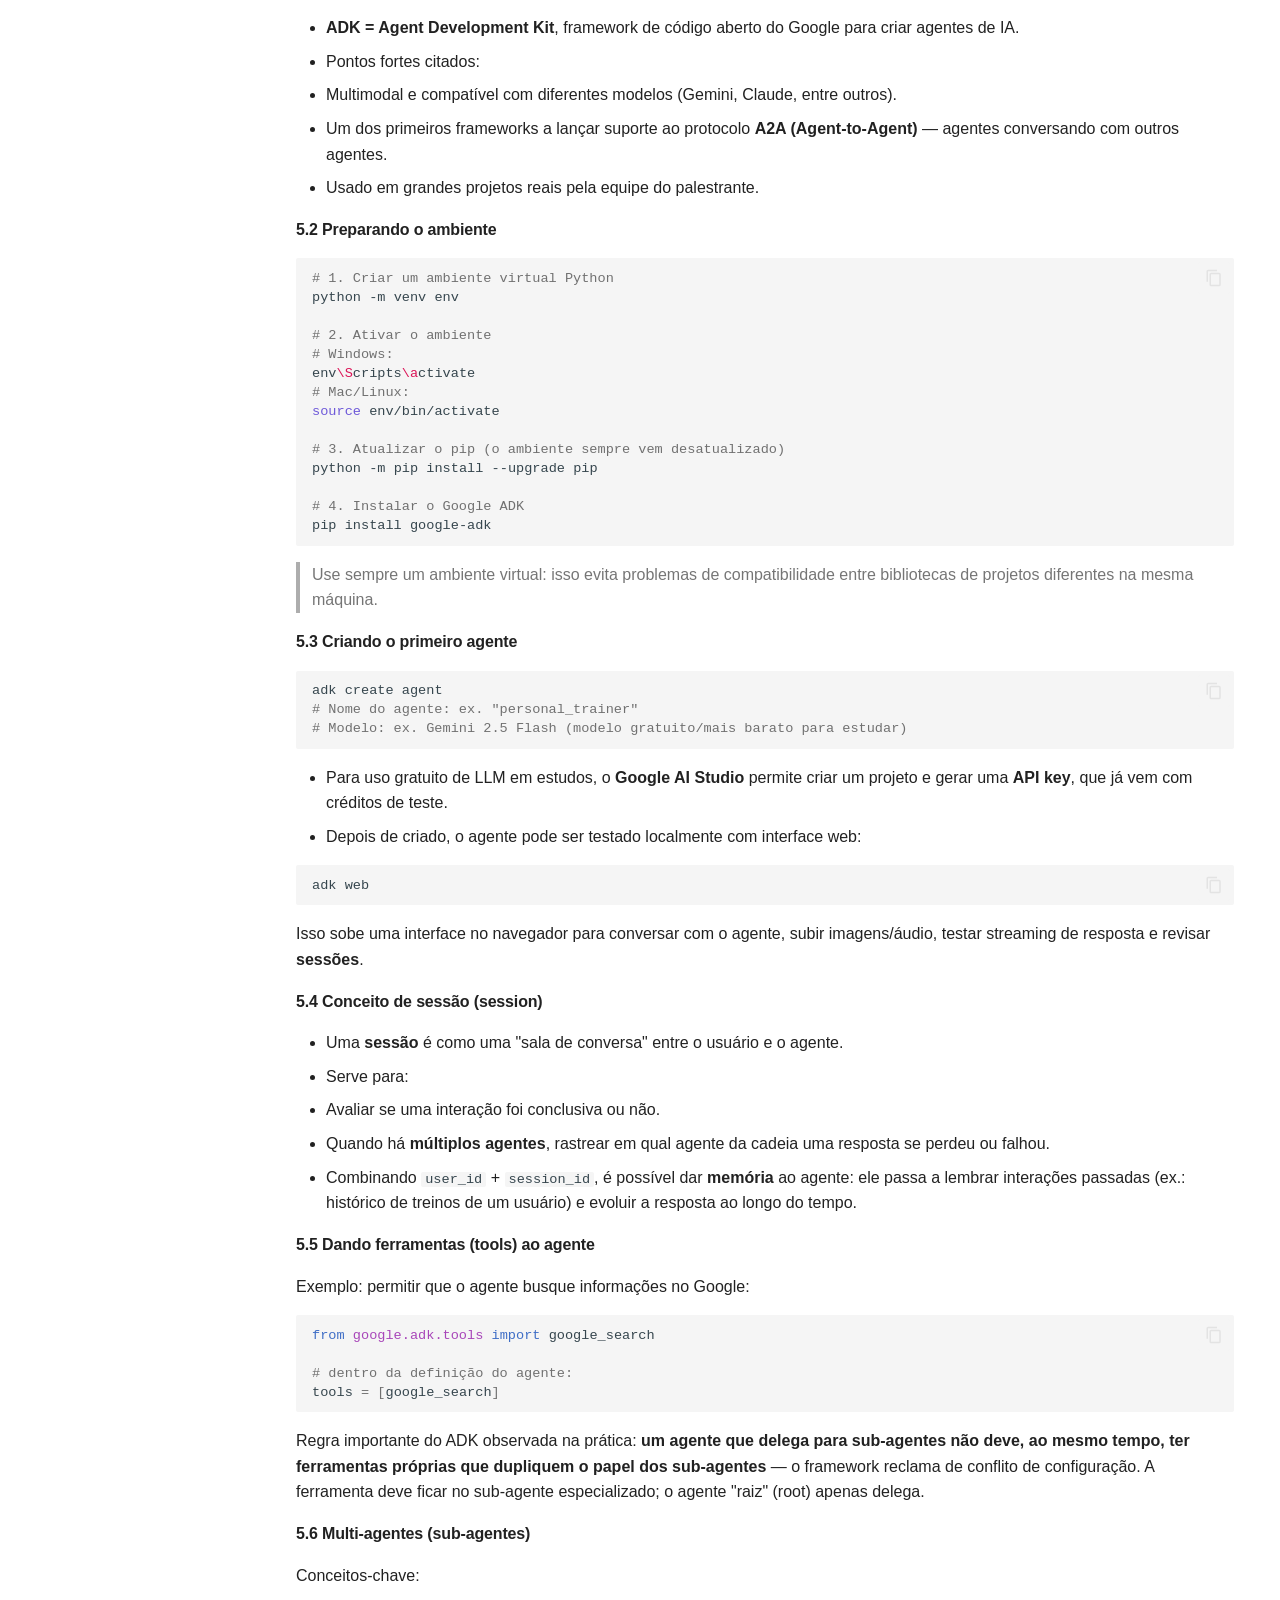
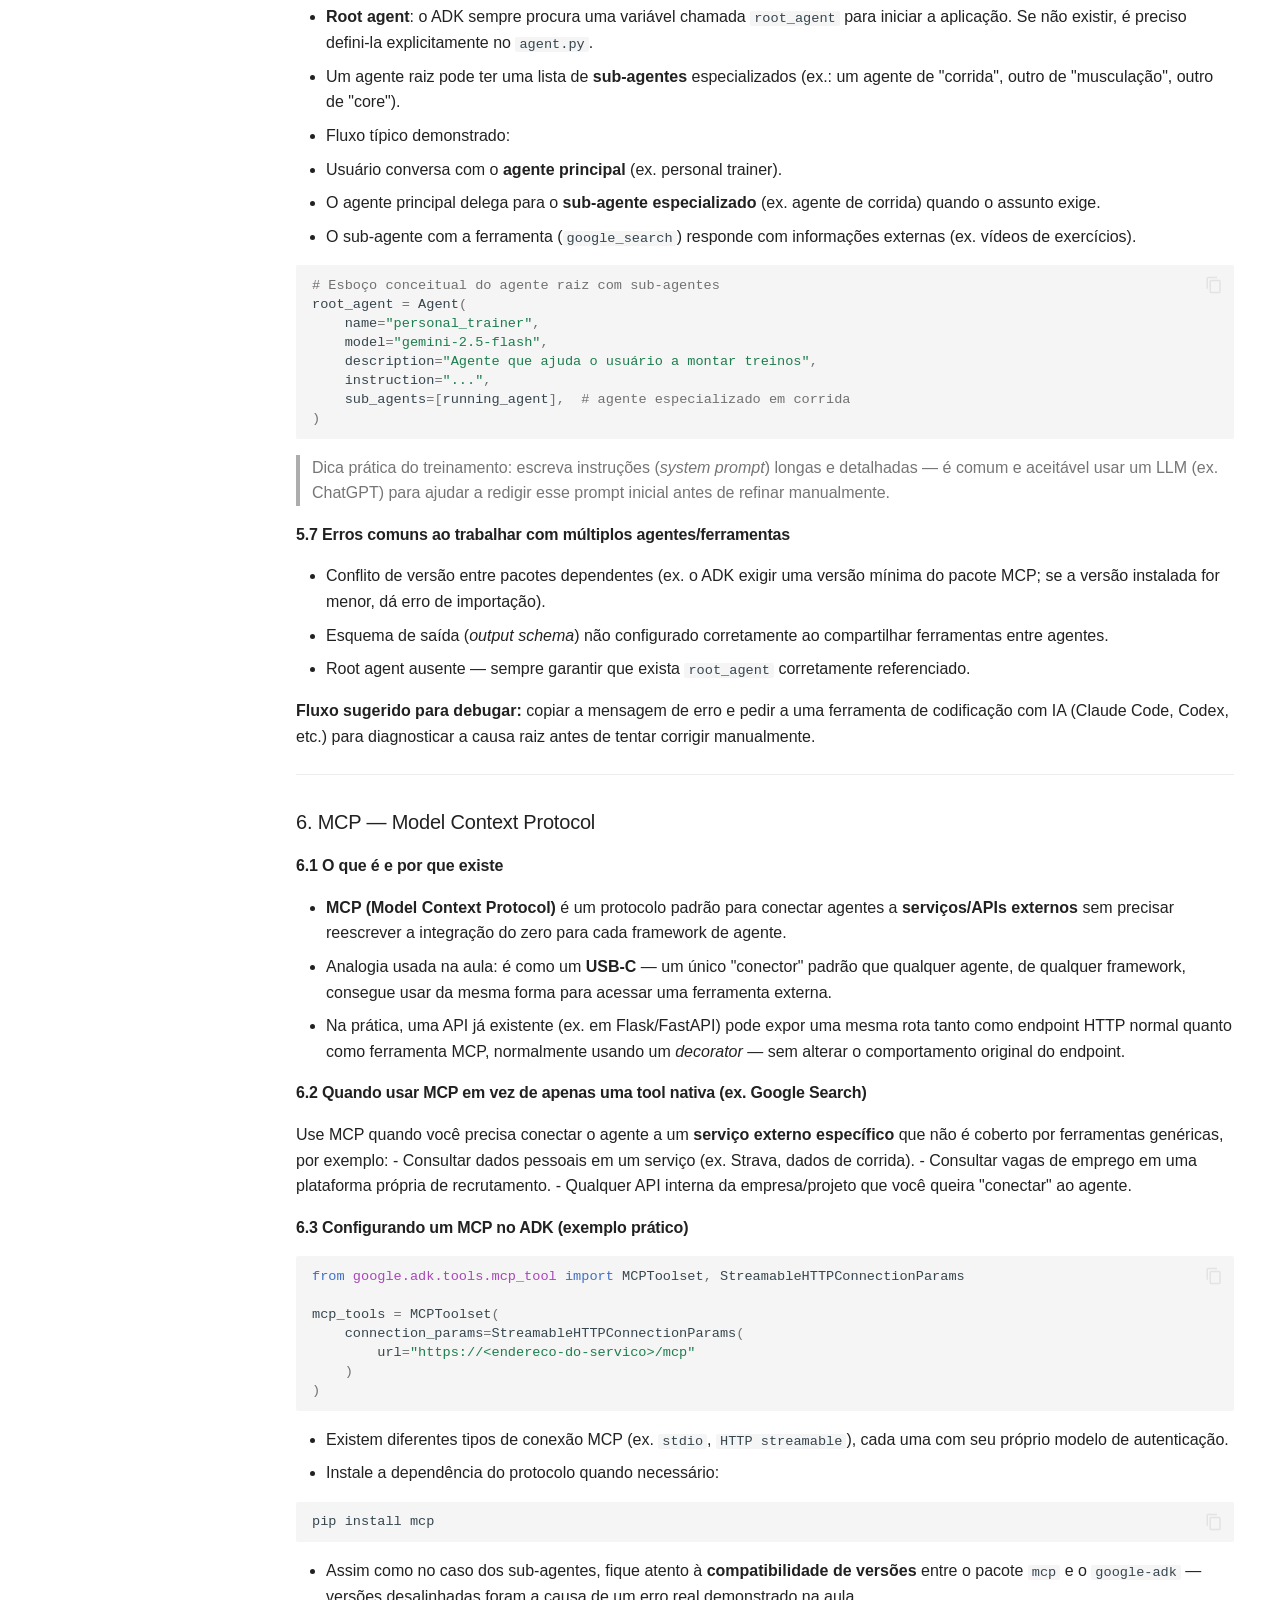
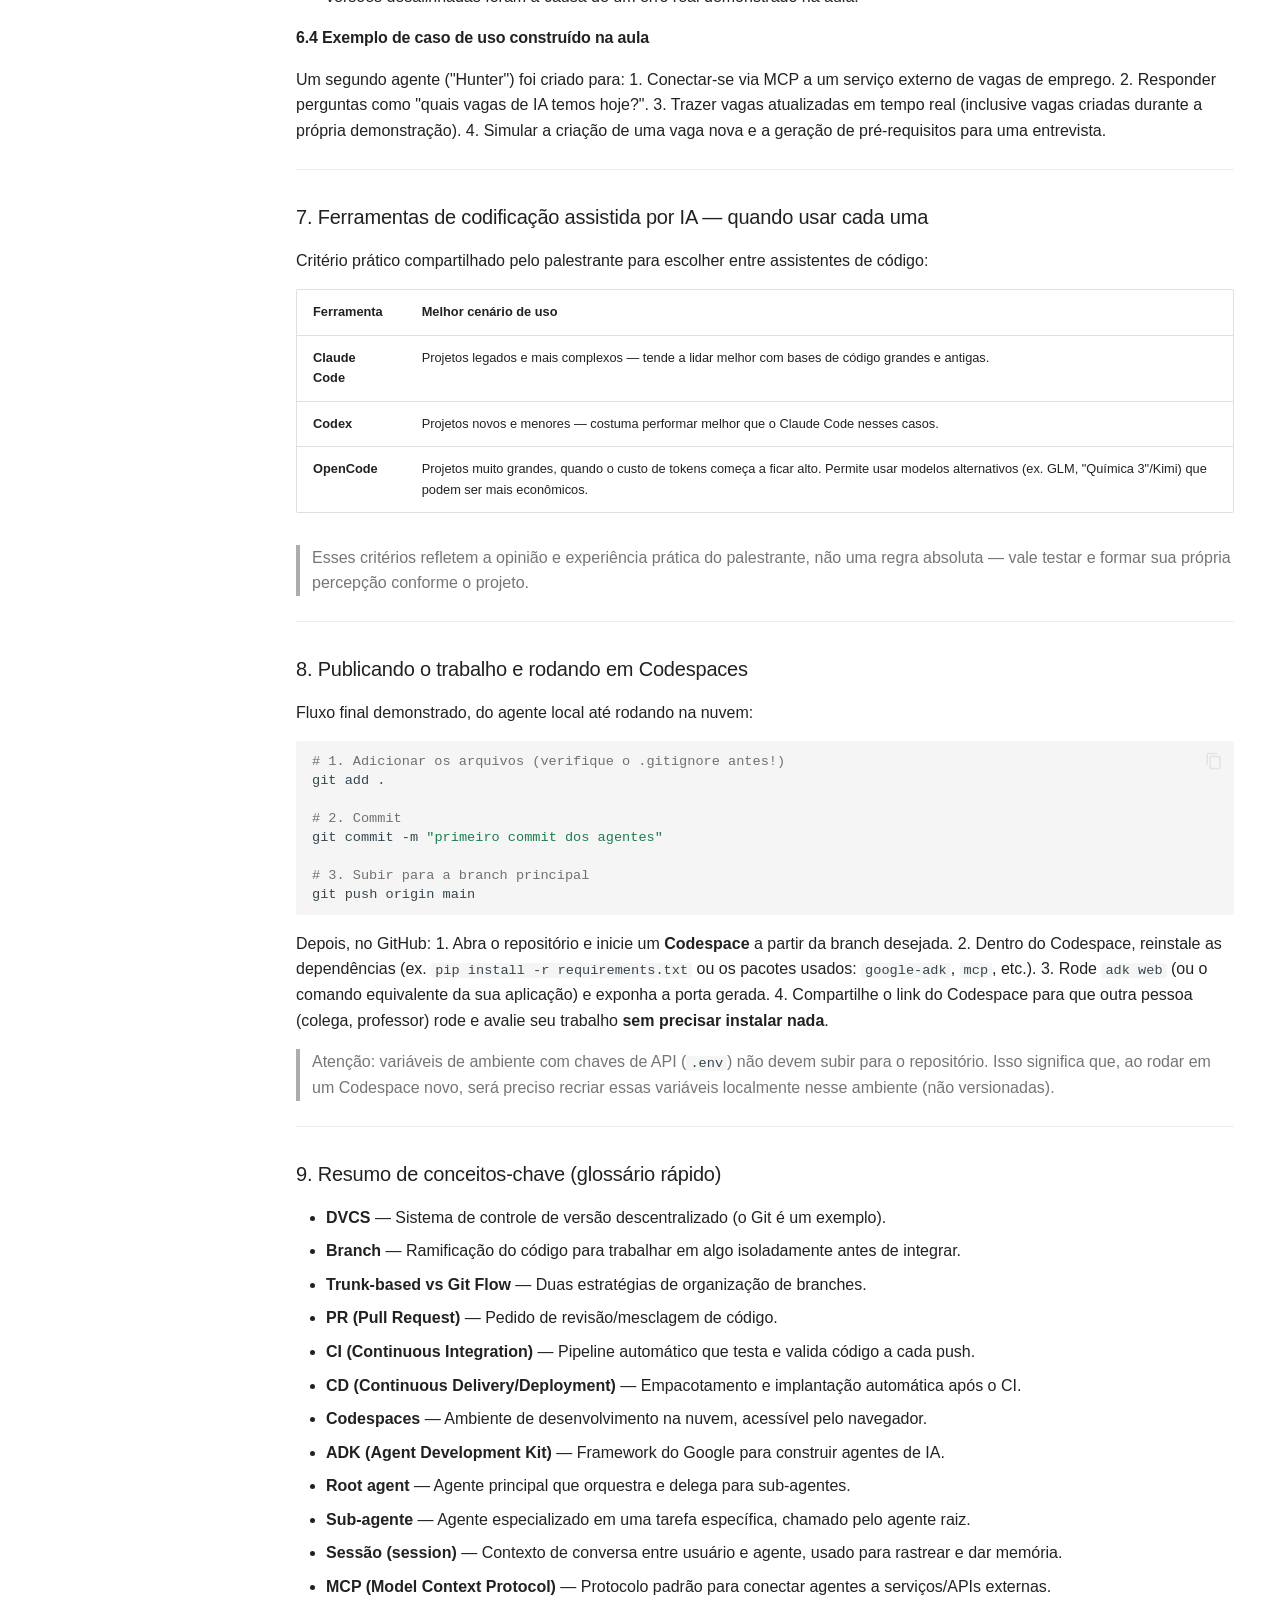
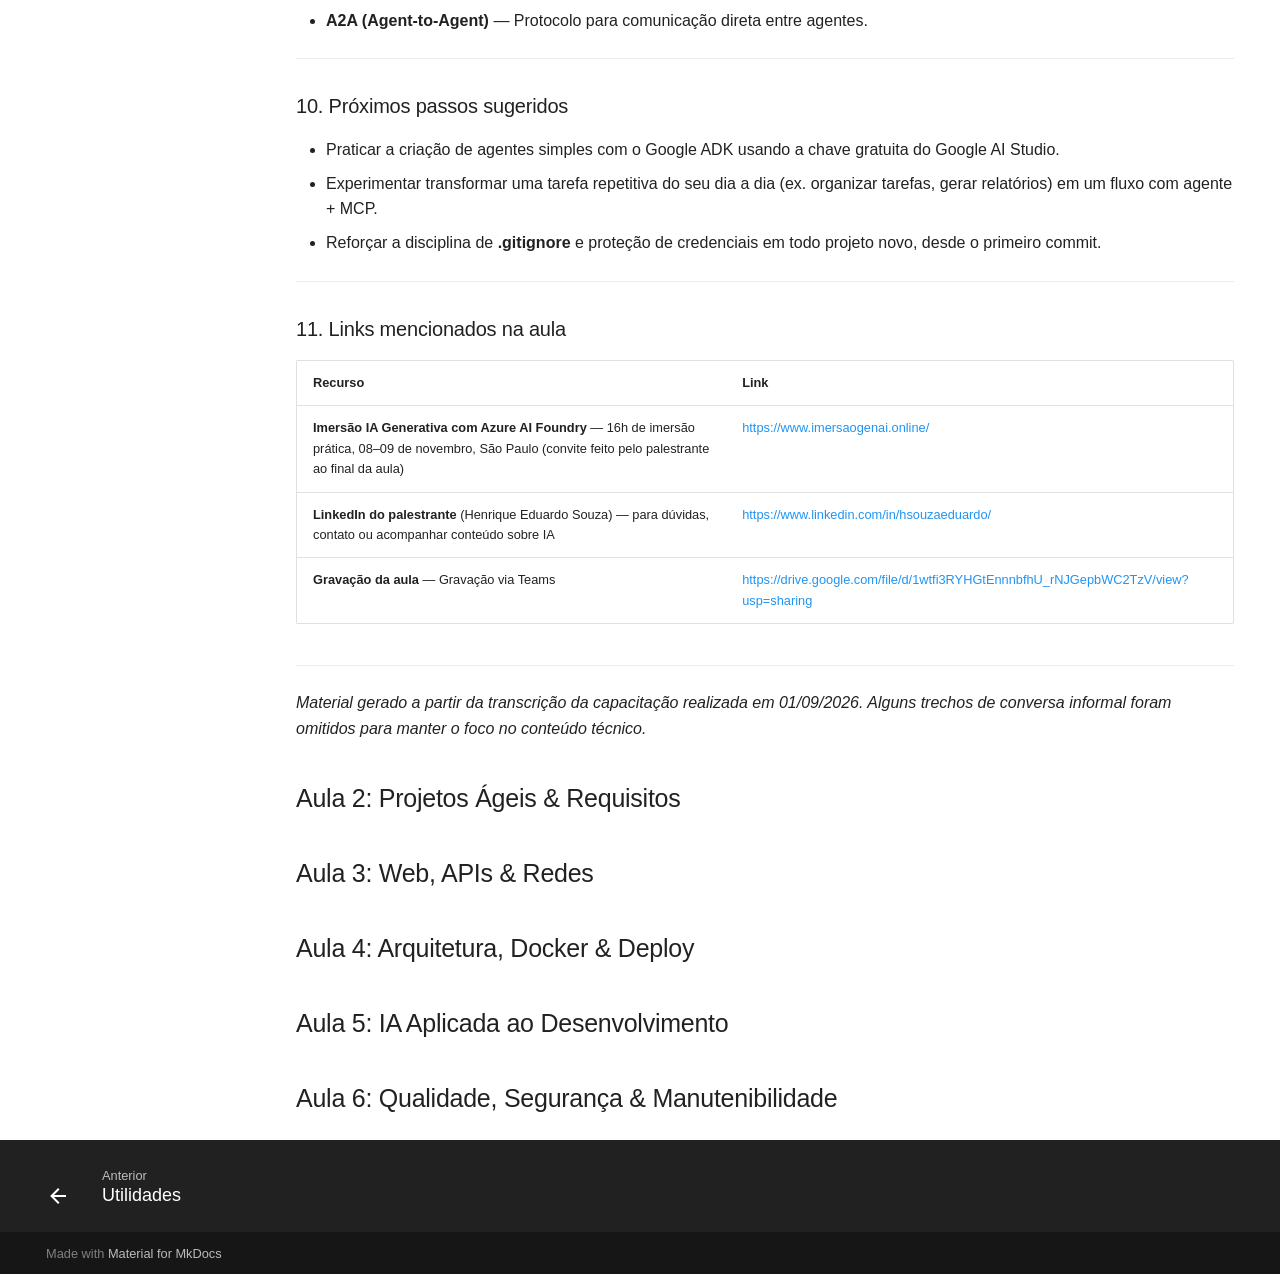
==== commit e8bf77d5: "Deployed 06e0e54 with MkDocs version: 1.6.1" ====
--- a/aulas/index.html
+++ b/aulas/index.html
@@ -70,7 +70,7 @@
     <div data-md-component="skip">
       
         
-        <a href="#aula-1-github-git-e-agentes-de-ia" class="md-skip">
+        <a href="#aulas" class="md-skip">
           Pular para conteúdo
         </a>
       
@@ -593,6 +593,18 @@
     <ul class="md-nav__list" data-md-component="toc" data-md-scrollfix>
       
         <li class="md-nav__item">
+  <a href="#aula-1-github-git-e-agentes-de-ia" class="md-nav__link">
+    <span class="md-ellipsis">
+      
+        Aula 1: GitHub, Git e Agentes de IA
+      
+    </span>
+  </a>
+  
+    <nav class="md-nav" aria-label="Aula 1: GitHub, Git e Agentes de IA">
+      <ul class="md-nav__list">
+        
+          <li class="md-nav__item">
   <a href="#1-por-que-isso-importa" class="md-nav__link">
     <span class="md-ellipsis">
       
@@ -602,8 +614,8 @@
   </a>
   
 </li>
-      
-        <li class="md-nav__item">
+        
+          <li class="md-nav__item">
   <a href="#2-git-fundamentos" class="md-nav__link">
     <span class="md-ellipsis">
       
@@ -663,8 +675,8 @@
     </nav>
   
 </li>
-      
-        <li class="md-nav__item">
+        
+          <li class="md-nav__item">
   <a href="#3-github-e-alternativas" class="md-nav__link">
     <span class="md-ellipsis">
       
@@ -702,8 +714,8 @@
     </nav>
   
 </li>
-      
-        <li class="md-nav__item">
+        
+          <li class="md-nav__item">
   <a href="#4-boas-praticas-de-seguranca-e-higiene-de-repositorio" class="md-nav__link">
     <span class="md-ellipsis">
       
@@ -713,8 +725,8 @@
   </a>
   
 </li>
-      
-        <li class="md-nav__item">
+        
+          <li class="md-nav__item">
   <a href="#5-construindo-agentes-de-ia-com-google-adk" class="md-nav__link">
     <span class="md-ellipsis">
       
@@ -807,8 +819,8 @@
     </nav>
   
 </li>
-      
-        <li class="md-nav__item">
+        
+          <li class="md-nav__item">
   <a href="#6-mcp-model-context-protocol" class="md-nav__link">
     <span class="md-ellipsis">
       
@@ -868,12 +880,72 @@
     </nav>
   
 </li>
+        
+          <li class="md-nav__item">
+  <a href="#7-ferramentas-de-codificacao-assistida-por-ia-quando-usar-cada-uma" class="md-nav__link">
+    <span class="md-ellipsis">
+      
+        7. Ferramentas de codificação assistida por IA — quando usar cada uma
+      
+    </span>
+  </a>
+  
+</li>
+        
+          <li class="md-nav__item">
+  <a href="#8-publicando-o-trabalho-e-rodando-em-codespaces" class="md-nav__link">
+    <span class="md-ellipsis">
+      
+        8. Publicando o trabalho e rodando em Codespaces
+      
+    </span>
+  </a>
+  
+</li>
+        
+          <li class="md-nav__item">
+  <a href="#9-resumo-de-conceitos-chave-glossario-rapido" class="md-nav__link">
+    <span class="md-ellipsis">
+      
+        9. Resumo de conceitos-chave (glossário rápido)
+      
+    </span>
+  </a>
+  
+</li>
+        
+          <li class="md-nav__item">
+  <a href="#10-proximos-passos-sugeridos" class="md-nav__link">
+    <span class="md-ellipsis">
+      
+        10. Próximos passos sugeridos
+      
+    </span>
+  </a>
+  
+</li>
+        
+          <li class="md-nav__item">
+  <a href="#11-links-mencionados-na-aula" class="md-nav__link">
+    <span class="md-ellipsis">
+      
+        11. Links mencionados na aula
+      
+    </span>
+  </a>
+  
+</li>
+        
+      </ul>
+    </nav>
+  
+</li>
       
         <li class="md-nav__item">
-  <a href="#7-ferramentas-de-codificacao-assistida-por-ia-quando-usar-cada-uma" class="md-nav__link">
-    <span class="md-ellipsis">
-      
-        7. Ferramentas de codificação assistida por IA — quando usar cada uma
+  <a href="#aula-2-projetos-ageis-requisitos" class="md-nav__link">
+    <span class="md-ellipsis">
+      
+        Aula 2: Projetos Ágeis &amp; Requisitos
       
     </span>
   </a>
@@ -881,10 +953,10 @@
 </li>
       
         <li class="md-nav__item">
-  <a href="#8-publicando-o-trabalho-e-rodando-em-codespaces" class="md-nav__link">
-    <span class="md-ellipsis">
-      
-        8. Publicando o trabalho e rodando em Codespaces
+  <a href="#aula-3-web-apis-redes" class="md-nav__link">
+    <span class="md-ellipsis">
+      
+        Aula 3: Web, APIs &amp; Redes
       
     </span>
   </a>
@@ -892,10 +964,10 @@
 </li>
       
         <li class="md-nav__item">
-  <a href="#9-resumo-de-conceitos-chave-glossario-rapido" class="md-nav__link">
-    <span class="md-ellipsis">
-      
-        9. Resumo de conceitos-chave (glossário rápido)
+  <a href="#aula-4-arquitetura-docker-deploy" class="md-nav__link">
+    <span class="md-ellipsis">
+      
+        Aula 4: Arquitetura, Docker &amp; Deploy
       
     </span>
   </a>
@@ -903,10 +975,10 @@
 </li>
       
         <li class="md-nav__item">
-  <a href="#10-proximos-passos-sugeridos" class="md-nav__link">
-    <span class="md-ellipsis">
-      
-        10. Próximos passos sugeridos
+  <a href="#aula-5-ia-aplicada-ao-desenvolvimento" class="md-nav__link">
+    <span class="md-ellipsis">
+      
+        Aula 5: IA Aplicada ao Desenvolvimento
       
     </span>
   </a>
@@ -914,10 +986,10 @@
 </li>
       
         <li class="md-nav__item">
-  <a href="#11-links-mencionados-na-aula" class="md-nav__link">
-    <span class="md-ellipsis">
-      
-        11. Links mencionados na aula
+  <a href="#aula-6-qualidade-seguranca-manutenibilidade" class="md-nav__link">
+    <span class="md-ellipsis">
+      
+        Aula 6: Qualidade, Segurança &amp; Manutenibilidade
       
     </span>
   </a>
@@ -949,14 +1021,15 @@
 
 
 
-<h1 id="aula-1-github-git-e-agentes-de-ia">Aula 1: GitHub, Git e Agentes de IA<a class="headerlink" href="#aula-1-github-git-e-agentes-de-ia" title="Permanent link">&para;</a></h1>
+<h1 id="aulas">Aulas<a class="headerlink" href="#aulas" title="Permanent link">&para;</a></h1>
+<h2 id="aula-1-github-git-e-agentes-de-ia">Aula 1: GitHub, Git e Agentes de IA<a class="headerlink" href="#aula-1-github-git-e-agentes-de-ia" title="Permanent link">&para;</a></h2>
 <div class="admonition info">
 <p class="admonition-title">Sobre esta capacitação</p>
 <p>Sessão ministrada por <strong>Henrique Eduardo da Silva Souza</strong>, Head de AI e Dados, Microsoft MVP em AI, com a comunidade <strong>Insper Code Jr</strong>. O objetivo foi revisar boas práticas de Git/GitHub e, na sequência, construir agentes de IA do zero com o <strong>Google ADK (Agent Development Kit)</strong>, incluindo múltiplos agentes, ferramentas externas e MCP (Model Context Protocol).</p>
 <p>Este material resume os conceitos e os passos práticos demonstrados ao vivo. Como o encontro foi hands-on (com erros e correções ao vivo), os comandos aqui foram organizados na ordem correta para servir como guia de consulta.</p>
 </div>
 <hr />
-<h2 id="1-por-que-isso-importa">1. Por que isso importa<a class="headerlink" href="#1-por-que-isso-importa" title="Permanent link">&para;</a></h2>
+<h3 id="1-por-que-isso-importa">1. Por que isso importa<a class="headerlink" href="#1-por-que-isso-importa" title="Permanent link">&para;</a></h3>
 <p>A engenharia de software está mudando rapidamente com IA generativa. Dominar bem Git/GitHub deixou de ser um diferencial e passou a ser <strong>"preço de admissão"</strong> — a base sobre a qual se constrói qualquer fluxo de trabalho moderno, incluindo fluxos com agentes de IA.</p>
 <p>Ideia central da capacitação:</p>
 <ul>
@@ -965,14 +1038,14 @@
 <li>Rodar o resultado final no <strong>GitHub Codespaces</strong>, sem precisar de nada instalado na máquina local.</li>
 </ul>
 <hr />
-<h2 id="2-git-fundamentos">2. Git: fundamentos<a class="headerlink" href="#2-git-fundamentos" title="Permanent link">&para;</a></h2>
-<h3 id="21-o-que-e-o-git">2.1 O que é o Git<a class="headerlink" href="#21-o-que-e-o-git" title="Permanent link">&para;</a></h3>
+<h3 id="2-git-fundamentos">2. Git: fundamentos<a class="headerlink" href="#2-git-fundamentos" title="Permanent link">&para;</a></h3>
+<h4 id="21-o-que-e-o-git">2.1 O que é o Git<a class="headerlink" href="#21-o-que-e-o-git" title="Permanent link">&para;</a></h4>
 <ul>
 <li>Git é um <strong>DVCS</strong> (<em>Distributed Version Control System</em> — sistema de controle de versão <strong>descentralizado</strong>).</li>
 <li>Ele armazena <strong>snapshots</strong> do código ao longo do tempo.</li>
 <li>"Descentralizado" significa que cada pessoa do time tem uma cópia completa do repositório (com todo o histórico) na própria máquina, além de existir uma cópia remota (ex.: no GitHub).</li>
 </ul>
-<h3 id="22-antes-do-git-os-problemas-antigos">2.2 Antes do Git: os problemas antigos<a class="headerlink" href="#22-antes-do-git-os-problemas-antigos" title="Permanent link">&para;</a></h3>
+<h4 id="22-antes-do-git-os-problemas-antigos">2.2 Antes do Git: os problemas antigos<a class="headerlink" href="#22-antes-do-git-os-problemas-antigos" title="Permanent link">&para;</a></h4>
 <ul>
 <li>Times trabalhavam direto em um repositório compartilhado único, sem controle de versão real.</li>
 <li>Se duas pessoas mexessem no mesmo arquivo ao mesmo tempo, surgia <strong>conflito</strong>, e alguém podia perder o trabalho feito.</li>
@@ -983,7 +1056,7 @@
 <blockquote>
 <p><strong>Lição prática:</strong> comece a versionar um projeto com Git desde o primeiro commit. Projetos que só recebem Git depois de já estarem bagunçados tendem a continuar bagunçados.</p>
 </blockquote>
-<h3 id="23-estrategias-de-branch">2.3 Estratégias de branch<a class="headerlink" href="#23-estrategias-de-branch" title="Permanent link">&para;</a></h3>
+<h4 id="23-estrategias-de-branch">2.3 Estratégias de branch<a class="headerlink" href="#23-estrategias-de-branch" title="Permanent link">&para;</a></h4>
 <table>
 <thead>
 <tr>
@@ -1006,13 +1079,13 @@
 </tbody>
 </table>
 <p><strong>Por que Git Flow ajuda em produção:</strong> se a <code>main</code> já acumulou várias mudanças ainda não testadas e aparece um bug crítico, seria arriscado subir tudo de uma vez só para corrigir o bug. Com Git Flow, você parte da última versão estável em produção, cria uma branch de <strong>hotfix</strong>, corrige, mescla de volta e leva <strong>apenas essa correção</strong> para produção — sem misturar com features ainda em desenvolvimento.</p>
-<h3 id="24-pull-requests-prs">2.4 Pull Requests (PRs)<a class="headerlink" href="#24-pull-requests-prs" title="Permanent link">&para;</a></h3>
+<h4 id="24-pull-requests-prs">2.4 Pull Requests (PRs)<a class="headerlink" href="#24-pull-requests-prs" title="Permanent link">&para;</a></h4>
 <ul>
 <li>Um PR é o mecanismo de pedir revisão de código antes de mesclar uma branch.</li>
 <li>Hoje, cada vez mais essa revisão inicial é feita por <strong>agentes de IA</strong>, que revisam o PR antes (ou junto) de uma pessoa.</li>
 </ul>
 <hr />
-<h2 id="3-github-e-alternativas">3. GitHub e alternativas<a class="headerlink" href="#3-github-e-alternativas" title="Permanent link">&para;</a></h2>
+<h3 id="3-github-e-alternativas">3. GitHub e alternativas<a class="headerlink" href="#3-github-e-alternativas" title="Permanent link">&para;</a></h3>
 <ul>
 <li>Cerca de 40% do mercado usa GitHub; o restante usa outras ferramentas, com destaque para o <strong>Azure DevOps</strong> (Microsoft) e o <strong>Bitbucket</strong> (Atlassian, geralmente integrado a Jira/Confluence).</li>
 <li>O Azure DevOps tem funcionalidades equivalentes ao GitHub (repositório, pipelines, Codespaces) e adiciona:</li>
@@ -1020,14 +1093,14 @@
 <li><strong>Wikis</strong> internas.</li>
 <li><strong>Dashboards</strong> de pipelines, deployments e PRs abertos.</li>
 </ul>
-<h3 id="31-cicd">3.1 CI/CD<a class="headerlink" href="#31-cicd" title="Permanent link">&para;</a></h3>
+<h4 id="31-cicd">3.1 CI/CD<a class="headerlink" href="#31-cicd" title="Permanent link">&para;</a></h4>
 <ul>
 <li><strong>CI (Continuous Integration / Integração Contínua):</strong> toda vez que um código é enviado para uma branch, um <strong>pipeline de CI</strong> é disparado automaticamente. Ele roda testes, simulações (<em>smoke tests</em>) e verificações de vulnerabilidade — para pegar problemas antes que cheguem à produção.</li>
 <li><strong>CD (Continuous Delivery/Deployment / Entrega/Implantação Contínua):</strong> depois que o CI valida o código, o CD gera o <strong>pacote de entrega</strong> (ex.: imagem Docker, container, executável, APK) e o implanta em produção, idealmente <strong>sem deixar a aplicação indisponível</strong>.</li>
 <li>Quanto mais etapas o pipeline tem, mais tempo (e custo) ele consome — vale otimizar o número de etapas.</li>
 <li>Esse fluxo de CI/CD, junto com boas mensagens de PR, também alimenta <strong>release notes</strong> automáticas: cada entrega documentada no PR pode virar uma nota de versão visível para o usuário final.</li>
 </ul>
-<h3 id="32-github-codespaces">3.2 GitHub Codespaces<a class="headerlink" href="#32-github-codespaces" title="Permanent link">&para;</a></h3>
+<h4 id="32-github-codespaces">3.2 GitHub Codespaces<a class="headerlink" href="#32-github-codespaces" title="Permanent link">&para;</a></h4>
 <ul>
 <li>Ambiente de desenvolvimento completo (tipo um VS Code) rodando na nuvem, acessível direto do navegador — <strong>sem precisar instalar nada na máquina local</strong>.</li>
 <li>Útil para:</li>
@@ -1036,15 +1109,15 @@
 <li>Como abrir: no repositório do GitHub, use o comando/menu <strong>Codespaces</strong> (ou <code>.</code> no repositório para abrir direto no VS Code Web) e selecione a branch desejada.</li>
 </ul>
 <hr />
-<h2 id="4-boas-praticas-de-seguranca-e-higiene-de-repositorio">4. Boas práticas de segurança e higiene de repositório<a class="headerlink" href="#4-boas-praticas-de-seguranca-e-higiene-de-repositorio" title="Permanent link">&para;</a></h2>
+<h3 id="4-boas-praticas-de-seguranca-e-higiene-de-repositorio">4. Boas práticas de segurança e higiene de repositório<a class="headerlink" href="#4-boas-praticas-de-seguranca-e-higiene-de-repositorio" title="Permanent link">&para;</a></h3>
 <ul>
 <li><strong>Sempre configure o <code>.gitignore</code> corretamente antes do primeiro commit</strong> — ele evita subir arquivos que não deveriam ir para o repositório (ambientes virtuais, chaves de API, arquivos <code>.env</code>).</li>
 <li><strong>Nunca versione arquivos <code>.env</code> com chaves de API ou segredos.</strong> Uma das formas mais comuns de vazamento de dados é justamente subir, sem querer, chaves e credenciais dentro do repositório.</li>
 <li>Fique atento a conflitos de versão entre pacotes que dependem uns dos outros (ex.: um framework de agentes exigir uma versão mínima de outra biblioteca). Isso é comum quando se atualiza dependências sem revisar o <em>changelog</em>.</li>
 </ul>
 <hr />
-<h2 id="5-construindo-agentes-de-ia-com-google-adk">5. Construindo agentes de IA com Google ADK<a class="headerlink" href="#5-construindo-agentes-de-ia-com-google-adk" title="Permanent link">&para;</a></h2>
-<h3 id="51-o-que-e-o-google-adk">5.1 O que é o Google ADK<a class="headerlink" href="#51-o-que-e-o-google-adk" title="Permanent link">&para;</a></h3>
+<h3 id="5-construindo-agentes-de-ia-com-google-adk">5. Construindo agentes de IA com Google ADK<a class="headerlink" href="#5-construindo-agentes-de-ia-com-google-adk" title="Permanent link">&para;</a></h3>
+<h4 id="51-o-que-e-o-google-adk">5.1 O que é o Google ADK<a class="headerlink" href="#51-o-que-e-o-google-adk" title="Permanent link">&para;</a></h4>
 <ul>
 <li><strong>ADK = Agent Development Kit</strong>, framework de código aberto do Google para criar agentes de IA.</li>
 <li>Pontos fortes citados:</li>
@@ -1052,7 +1125,7 @@
 <li>Um dos primeiros frameworks a lançar suporte ao protocolo <strong>A2A (Agent-to-Agent)</strong> — agentes conversando com outros agentes.</li>
 <li>Usado em grandes projetos reais pela equipe do palestrante.</li>
 </ul>
-<h3 id="52-preparando-o-ambiente">5.2 Preparando o ambiente<a class="headerlink" href="#52-preparando-o-ambiente" title="Permanent link">&para;</a></h3>
+<h4 id="52-preparando-o-ambiente">5.2 Preparando o ambiente<a class="headerlink" href="#52-preparando-o-ambiente" title="Permanent link">&para;</a></h4>
 <div class="highlight"><pre><span></span><code><a id="__codelineno-0-1" name="__codelineno-0-1" href="#__codelineno-0-1"></a><span class="c1"># 1. Criar um ambiente virtual Python</span>
 <a id="__codelineno-0-2" name="__codelineno-0-2" href="#__codelineno-0-2"></a>python<span class="w"> </span>-m<span class="w"> </span>venv<span class="w"> </span>env
 <a id="__codelineno-0-3" name="__codelineno-0-3" href="#__codelineno-0-3"></a>
@@ -1071,7 +1144,7 @@
 <blockquote>
 <p>Use sempre um ambiente virtual: isso evita problemas de compatibilidade entre bibliotecas de projetos diferentes na mesma máquina.</p>
 </blockquote>
-<h3 id="53-criando-o-primeiro-agente">5.3 Criando o primeiro agente<a class="headerlink" href="#53-criando-o-primeiro-agente" title="Permanent link">&para;</a></h3>
+<h4 id="53-criando-o-primeiro-agente">5.3 Criando o primeiro agente<a class="headerlink" href="#53-criando-o-primeiro-agente" title="Permanent link">&para;</a></h4>
 <div class="highlight"><pre><span></span><code><a id="__codelineno-1-1" name="__codelineno-1-1" href="#__codelineno-1-1"></a>adk<span class="w"> </span>create<span class="w"> </span>agent
 <a id="__codelineno-1-2" name="__codelineno-1-2" href="#__codelineno-1-2"></a><span class="c1"># Nome do agente: ex. "personal_trainer"</span>
 <a id="__codelineno-1-3" name="__codelineno-1-3" href="#__codelineno-1-3"></a><span class="c1"># Modelo: ex. Gemini 2.5 Flash (modelo gratuito/mais barato para estudar)</span>
@@ -1083,7 +1156,7 @@
 <div class="highlight"><pre><span></span><code><a id="__codelineno-2-1" name="__codelineno-2-1" href="#__codelineno-2-1"></a>adk<span class="w"> </span>web
 </code></pre></div>
 <p>Isso sobe uma interface no navegador para conversar com o agente, subir imagens/áudio, testar streaming de resposta e revisar <strong>sessões</strong>.</p>
-<h3 id="54-conceito-de-sessao-session">5.4 Conceito de sessão (session)<a class="headerlink" href="#54-conceito-de-sessao-session" title="Permanent link">&para;</a></h3>
+<h4 id="54-conceito-de-sessao-session">5.4 Conceito de sessão (session)<a class="headerlink" href="#54-conceito-de-sessao-session" title="Permanent link">&para;</a></h4>
 <ul>
 <li>Uma <strong>sessão</strong> é como uma "sala de conversa" entre o usuário e o agente.</li>
 <li>Serve para:</li>
@@ -1091,7 +1164,7 @@
 <li>Quando há <strong>múltiplos agentes</strong>, rastrear em qual agente da cadeia uma resposta se perdeu ou falhou.</li>
 <li>Combinando <code>user_id</code> + <code>session_id</code>, é possível dar <strong>memória</strong> ao agente: ele passa a lembrar interações passadas (ex.: histórico de treinos de um usuário) e evoluir a resposta ao longo do tempo.</li>
 </ul>
-<h3 id="55-dando-ferramentas-tools-ao-agente">5.5 Dando ferramentas (tools) ao agente<a class="headerlink" href="#55-dando-ferramentas-tools-ao-agente" title="Permanent link">&para;</a></h3>
+<h4 id="55-dando-ferramentas-tools-ao-agente">5.5 Dando ferramentas (tools) ao agente<a class="headerlink" href="#55-dando-ferramentas-tools-ao-agente" title="Permanent link">&para;</a></h4>
 <p>Exemplo: permitir que o agente busque informações no Google:</p>
 <div class="highlight"><pre><span></span><code><a id="__codelineno-3-1" name="__codelineno-3-1" href="#__codelineno-3-1"></a><span class="kn">from</span><span class="w"> </span><span class="nn">google.adk.tools</span><span class="w"> </span><span class="kn">import</span> <span class="n">google_search</span>
 <a id="__codelineno-3-2" name="__codelineno-3-2" href="#__codelineno-3-2"></a>
@@ -1099,7 +1172,7 @@
 <a id="__codelineno-3-4" name="__codelineno-3-4" href="#__codelineno-3-4"></a><span class="n">tools</span> <span class="o">=</span> <span class="p">[</span><span class="n">google_search</span><span class="p">]</span>
 </code></pre></div>
 <p>Regra importante do ADK observada na prática: <strong>um agente que delega para sub-agentes não deve, ao mesmo tempo, ter ferramentas próprias que dupliquem o papel dos sub-agentes</strong> — o framework reclama de conflito de configuração. A ferramenta deve ficar no sub-agente especializado; o agente "raiz" (root) apenas delega.</p>
-<h3 id="56-multi-agentes-sub-agentes">5.6 Multi-agentes (sub-agentes)<a class="headerlink" href="#56-multi-agentes-sub-agentes" title="Permanent link">&para;</a></h3>
+<h4 id="56-multi-agentes-sub-agentes">5.6 Multi-agentes (sub-agentes)<a class="headerlink" href="#56-multi-agentes-sub-agentes" title="Permanent link">&para;</a></h4>
 <p>Conceitos-chave:</p>
 <ul>
 <li><strong>Root agent</strong>: o ADK sempre procura uma variável chamada <code>root_agent</code> para iniciar a aplicação. Se não existir, é preciso defini-la explicitamente no <code>agent.py</code>.</li>
@@ -1121,7 +1194,7 @@
 <blockquote>
 <p>Dica prática do treinamento: escreva instruções (<em>system prompt</em>) longas e detalhadas — é comum e aceitável usar um LLM (ex. ChatGPT) para ajudar a redigir esse prompt inicial antes de refinar manualmente.</p>
 </blockquote>
-<h3 id="57-erros-comuns-ao-trabalhar-com-multiplos-agentesferramentas">5.7 Erros comuns ao trabalhar com múltiplos agentes/ferramentas<a class="headerlink" href="#57-erros-comuns-ao-trabalhar-com-multiplos-agentesferramentas" title="Permanent link">&para;</a></h3>
+<h4 id="57-erros-comuns-ao-trabalhar-com-multiplos-agentesferramentas">5.7 Erros comuns ao trabalhar com múltiplos agentes/ferramentas<a class="headerlink" href="#57-erros-comuns-ao-trabalhar-com-multiplos-agentesferramentas" title="Permanent link">&para;</a></h4>
 <ul>
 <li>Conflito de versão entre pacotes dependentes (ex. o ADK exigir uma versão mínima do pacote MCP; se a versão instalada for menor, dá erro de importação).</li>
 <li>Esquema de saída (<em>output schema</em>) não configurado corretamente ao compartilhar ferramentas entre agentes.</li>
@@ -1129,19 +1202,19 @@
 </ul>
 <p><strong>Fluxo sugerido para debugar:</strong> copiar a mensagem de erro e pedir a uma ferramenta de codificação com IA (Claude Code, Codex, etc.) para diagnosticar a causa raiz antes de tentar corrigir manualmente.</p>
 <hr />
-<h2 id="6-mcp-model-context-protocol">6. MCP — Model Context Protocol<a class="headerlink" href="#6-mcp-model-context-protocol" title="Permanent link">&para;</a></h2>
-<h3 id="61-o-que-e-e-por-que-existe">6.1 O que é e por que existe<a class="headerlink" href="#61-o-que-e-e-por-que-existe" title="Permanent link">&para;</a></h3>
+<h3 id="6-mcp-model-context-protocol">6. MCP — Model Context Protocol<a class="headerlink" href="#6-mcp-model-context-protocol" title="Permanent link">&para;</a></h3>
+<h4 id="61-o-que-e-e-por-que-existe">6.1 O que é e por que existe<a class="headerlink" href="#61-o-que-e-e-por-que-existe" title="Permanent link">&para;</a></h4>
 <ul>
 <li><strong>MCP (Model Context Protocol)</strong> é um protocolo padrão para conectar agentes a <strong>serviços/APIs externos</strong> sem precisar reescrever a integração do zero para cada framework de agente.</li>
 <li>Analogia usada na aula: é como um <strong>USB-C</strong> — um único "conector" padrão que qualquer agente, de qualquer framework, consegue usar da mesma forma para acessar uma ferramenta externa.</li>
 <li>Na prática, uma API já existente (ex. em Flask/FastAPI) pode expor uma mesma rota tanto como endpoint HTTP normal quanto como ferramenta MCP, normalmente usando um <em>decorator</em> — sem alterar o comportamento original do endpoint.</li>
 </ul>
-<h3 id="62-quando-usar-mcp-em-vez-de-apenas-uma-tool-nativa-ex-google-search">6.2 Quando usar MCP em vez de apenas uma tool nativa (ex. Google Search)<a class="headerlink" href="#62-quando-usar-mcp-em-vez-de-apenas-uma-tool-nativa-ex-google-search" title="Permanent link">&para;</a></h3>
+<h4 id="62-quando-usar-mcp-em-vez-de-apenas-uma-tool-nativa-ex-google-search">6.2 Quando usar MCP em vez de apenas uma tool nativa (ex. Google Search)<a class="headerlink" href="#62-quando-usar-mcp-em-vez-de-apenas-uma-tool-nativa-ex-google-search" title="Permanent link">&para;</a></h4>
 <p>Use MCP quando você precisa conectar o agente a um <strong>serviço externo específico</strong> que não é coberto por ferramentas genéricas, por exemplo:
 - Consultar dados pessoais em um serviço (ex. Strava, dados de corrida).
 - Consultar vagas de emprego em uma plataforma própria de recrutamento.
 - Qualquer API interna da empresa/projeto que você queira "conectar" ao agente.</p>
-<h3 id="63-configurando-um-mcp-no-adk-exemplo-pratico">6.3 Configurando um MCP no ADK (exemplo prático)<a class="headerlink" href="#63-configurando-um-mcp-no-adk-exemplo-pratico" title="Permanent link">&para;</a></h3>
+<h4 id="63-configurando-um-mcp-no-adk-exemplo-pratico">6.3 Configurando um MCP no ADK (exemplo prático)<a class="headerlink" href="#63-configurando-um-mcp-no-adk-exemplo-pratico" title="Permanent link">&para;</a></h4>
 <div class="highlight"><pre><span></span><code><a id="__codelineno-5-1" name="__codelineno-5-1" href="#__codelineno-5-1"></a><span class="kn">from</span><span class="w"> </span><span class="nn">google.adk.tools.mcp_tool</span><span class="w"> </span><span class="kn">import</span> <span class="n">MCPToolset</span><span class="p">,</span> <span class="n">StreamableHTTPConnectionParams</span>
 <a id="__codelineno-5-2" name="__codelineno-5-2" href="#__codelineno-5-2"></a>
 <a id="__codelineno-5-3" name="__codelineno-5-3" href="#__codelineno-5-3"></a><span class="n">mcp_tools</span> <span class="o">=</span> <span class="n">MCPToolset</span><span class="p">(</span>
@@ -1159,14 +1232,14 @@
 <ul>
 <li>Assim como no caso dos sub-agentes, fique atento à <strong>compatibilidade de versões</strong> entre o pacote <code>mcp</code> e o <code>google-adk</code> — versões desalinhadas foram a causa de um erro real demonstrado na aula.</li>
 </ul>
-<h3 id="64-exemplo-de-caso-de-uso-construido-na-aula">6.4 Exemplo de caso de uso construído na aula<a class="headerlink" href="#64-exemplo-de-caso-de-uso-construido-na-aula" title="Permanent link">&para;</a></h3>
+<h4 id="64-exemplo-de-caso-de-uso-construido-na-aula">6.4 Exemplo de caso de uso construído na aula<a class="headerlink" href="#64-exemplo-de-caso-de-uso-construido-na-aula" title="Permanent link">&para;</a></h4>
 <p>Um segundo agente ("Hunter") foi criado para:
 1. Conectar-se via MCP a um serviço externo de vagas de emprego.
 2. Responder perguntas como "quais vagas de IA temos hoje?".
 3. Trazer vagas atualizadas em tempo real (inclusive vagas criadas durante a própria demonstração).
 4. Simular a criação de uma vaga nova e a geração de pré-requisitos para uma entrevista.</p>
 <hr />
-<h2 id="7-ferramentas-de-codificacao-assistida-por-ia-quando-usar-cada-uma">7. Ferramentas de codificação assistida por IA — quando usar cada uma<a class="headerlink" href="#7-ferramentas-de-codificacao-assistida-por-ia-quando-usar-cada-uma" title="Permanent link">&para;</a></h2>
+<h3 id="7-ferramentas-de-codificacao-assistida-por-ia-quando-usar-cada-uma">7. Ferramentas de codificação assistida por IA — quando usar cada uma<a class="headerlink" href="#7-ferramentas-de-codificacao-assistida-por-ia-quando-usar-cada-uma" title="Permanent link">&para;</a></h3>
 <p>Critério prático compartilhado pelo palestrante para escolher entre assistentes de código:</p>
 <table>
 <thead>
@@ -1194,7 +1267,7 @@
 <p>Esses critérios refletem a opinião e experiência prática do palestrante, não uma regra absoluta — vale testar e formar sua própria percepção conforme o projeto.</p>
 </blockquote>
 <hr />
-<h2 id="8-publicando-o-trabalho-e-rodando-em-codespaces">8. Publicando o trabalho e rodando em Codespaces<a class="headerlink" href="#8-publicando-o-trabalho-e-rodando-em-codespaces" title="Permanent link">&para;</a></h2>
+<h3 id="8-publicando-o-trabalho-e-rodando-em-codespaces">8. Publicando o trabalho e rodando em Codespaces<a class="headerlink" href="#8-publicando-o-trabalho-e-rodando-em-codespaces" title="Permanent link">&para;</a></h3>
 <p>Fluxo final demonstrado, do agente local até rodando na nuvem:</p>
 <div class="highlight"><pre><span></span><code><a id="__codelineno-7-1" name="__codelineno-7-1" href="#__codelineno-7-1"></a><span class="c1"># 1. Adicionar os arquivos (verifique o .gitignore antes!)</span>
 <a id="__codelineno-7-2" name="__codelineno-7-2" href="#__codelineno-7-2"></a>git<span class="w"> </span>add<span class="w"> </span>.
@@ -1214,7 +1287,7 @@
 <p>Atenção: variáveis de ambiente com chaves de API (<code>.env</code>) não devem subir para o repositório. Isso significa que, ao rodar em um Codespace novo, será preciso recriar essas variáveis localmente nesse ambiente (não versionadas).</p>
 </blockquote>
 <hr />
-<h2 id="9-resumo-de-conceitos-chave-glossario-rapido">9. Resumo de conceitos-chave (glossário rápido)<a class="headerlink" href="#9-resumo-de-conceitos-chave-glossario-rapido" title="Permanent link">&para;</a></h2>
+<h3 id="9-resumo-de-conceitos-chave-glossario-rapido">9. Resumo de conceitos-chave (glossário rápido)<a class="headerlink" href="#9-resumo-de-conceitos-chave-glossario-rapido" title="Permanent link">&para;</a></h3>
 <ul>
 <li><strong>DVCS</strong> — Sistema de controle de versão descentralizado (o Git é um exemplo).</li>
 <li><strong>Branch</strong> — Ramificação do código para trabalhar em algo isoladamente antes de integrar.</li>
@@ -1231,14 +1304,14 @@
 <li><strong>A2A (Agent-to-Agent)</strong> — Protocolo para comunicação direta entre agentes.</li>
 </ul>
 <hr />
-<h2 id="10-proximos-passos-sugeridos">10. Próximos passos sugeridos<a class="headerlink" href="#10-proximos-passos-sugeridos" title="Permanent link">&para;</a></h2>
+<h3 id="10-proximos-passos-sugeridos">10. Próximos passos sugeridos<a class="headerlink" href="#10-proximos-passos-sugeridos" title="Permanent link">&para;</a></h3>
 <ul>
 <li>Praticar a criação de agentes simples com o Google ADK usando a chave gratuita do Google AI Studio.</li>
 <li>Experimentar transformar uma tarefa repetitiva do seu dia a dia (ex. organizar tarefas, gerar relatórios) em um fluxo com agente + MCP.</li>
 <li>Reforçar a disciplina de <strong>.gitignore</strong> e proteção de credenciais em todo projeto novo, desde o primeiro commit.</li>
 </ul>
 <hr />
-<h2 id="11-links-mencionados-na-aula">11. Links mencionados na aula<a class="headerlink" href="#11-links-mencionados-na-aula" title="Permanent link">&para;</a></h2>
+<h3 id="11-links-mencionados-na-aula">11. Links mencionados na aula<a class="headerlink" href="#11-links-mencionados-na-aula" title="Permanent link">&para;</a></h3>
 <table>
 <thead>
 <tr>
@@ -1263,11 +1336,11 @@
 </table>
 <hr />
 <p><em>Material gerado a partir da transcrição da capacitação realizada em 01/09/2026. Alguns trechos de conversa informal foram omitidos para manter o foco no conteúdo técnico.</em></p>
-<h1 id="aula-2-projetos-ageis-requisitos">Aula 2: Projetos Ágeis &amp; Requisitos<a class="headerlink" href="#aula-2-projetos-ageis-requisitos" title="Permanent link">&para;</a></h1>
-<h1 id="aula-3-web-apis-redes">Aula 3: Web, APIs &amp; Redes<a class="headerlink" href="#aula-3-web-apis-redes" title="Permanent link">&para;</a></h1>
-<h1 id="aula-4-arquitetura-docker-deploy">Aula 4: Arquitetura, Docker &amp; Deploy<a class="headerlink" href="#aula-4-arquitetura-docker-deploy" title="Permanent link">&para;</a></h1>
-<h1 id="aula-5-ia-aplicada-ao-desenvolvimento">Aula 5: IA Aplicada ao Desenvolvimento<a class="headerlink" href="#aula-5-ia-aplicada-ao-desenvolvimento" title="Permanent link">&para;</a></h1>
-<h1 id="aula-6-qualidade-seguranca-manutenibilidade">Aula 6: Qualidade, Segurança &amp; Manutenibilidade<a class="headerlink" href="#aula-6-qualidade-seguranca-manutenibilidade" title="Permanent link">&para;</a></h1>
+<h2 id="aula-2-projetos-ageis-requisitos">Aula 2: Projetos Ágeis &amp; Requisitos<a class="headerlink" href="#aula-2-projetos-ageis-requisitos" title="Permanent link">&para;</a></h2>
+<h2 id="aula-3-web-apis-redes">Aula 3: Web, APIs &amp; Redes<a class="headerlink" href="#aula-3-web-apis-redes" title="Permanent link">&para;</a></h2>
+<h2 id="aula-4-arquitetura-docker-deploy">Aula 4: Arquitetura, Docker &amp; Deploy<a class="headerlink" href="#aula-4-arquitetura-docker-deploy" title="Permanent link">&para;</a></h2>
+<h2 id="aula-5-ia-aplicada-ao-desenvolvimento">Aula 5: IA Aplicada ao Desenvolvimento<a class="headerlink" href="#aula-5-ia-aplicada-ao-desenvolvimento" title="Permanent link">&para;</a></h2>
+<h2 id="aula-6-qualidade-seguranca-manutenibilidade">Aula 6: Qualidade, Segurança &amp; Manutenibilidade<a class="headerlink" href="#aula-6-qualidade-seguranca-manutenibilidade" title="Permanent link">&para;</a></h2>
 
 
 
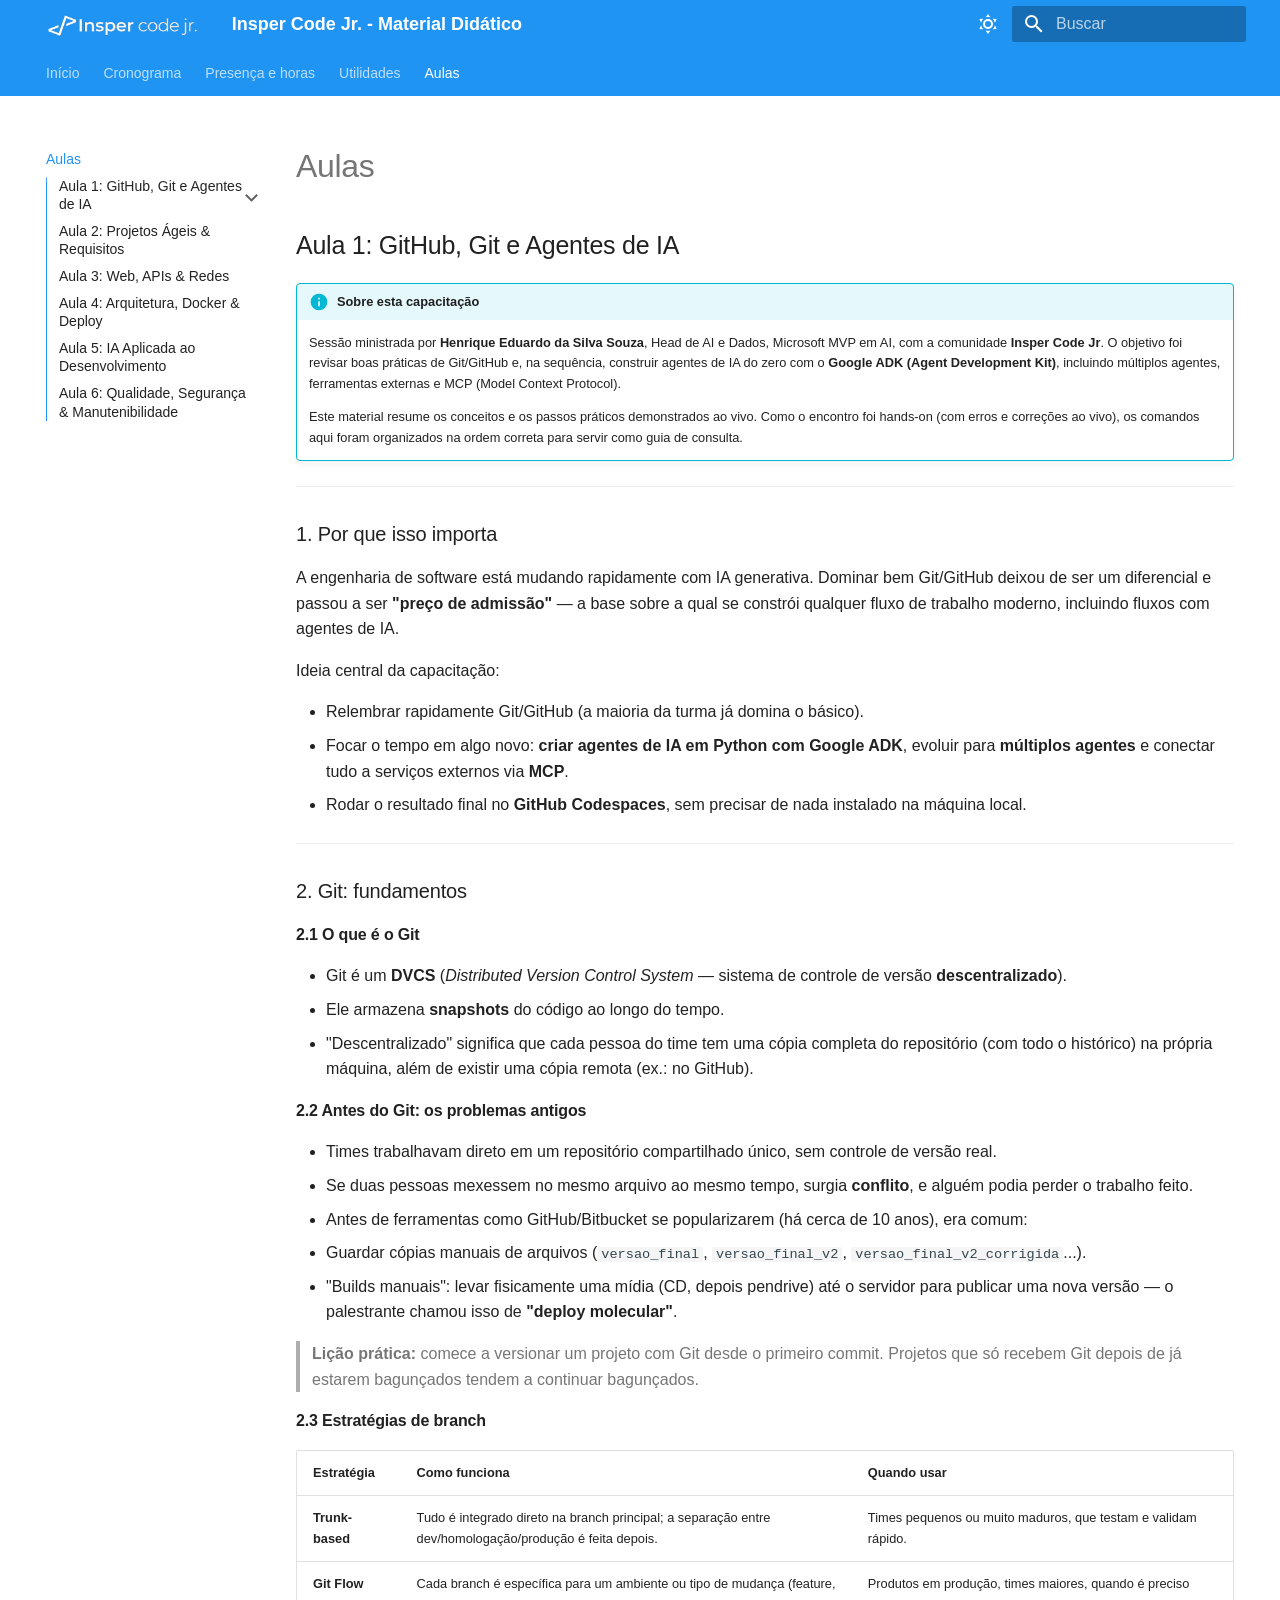
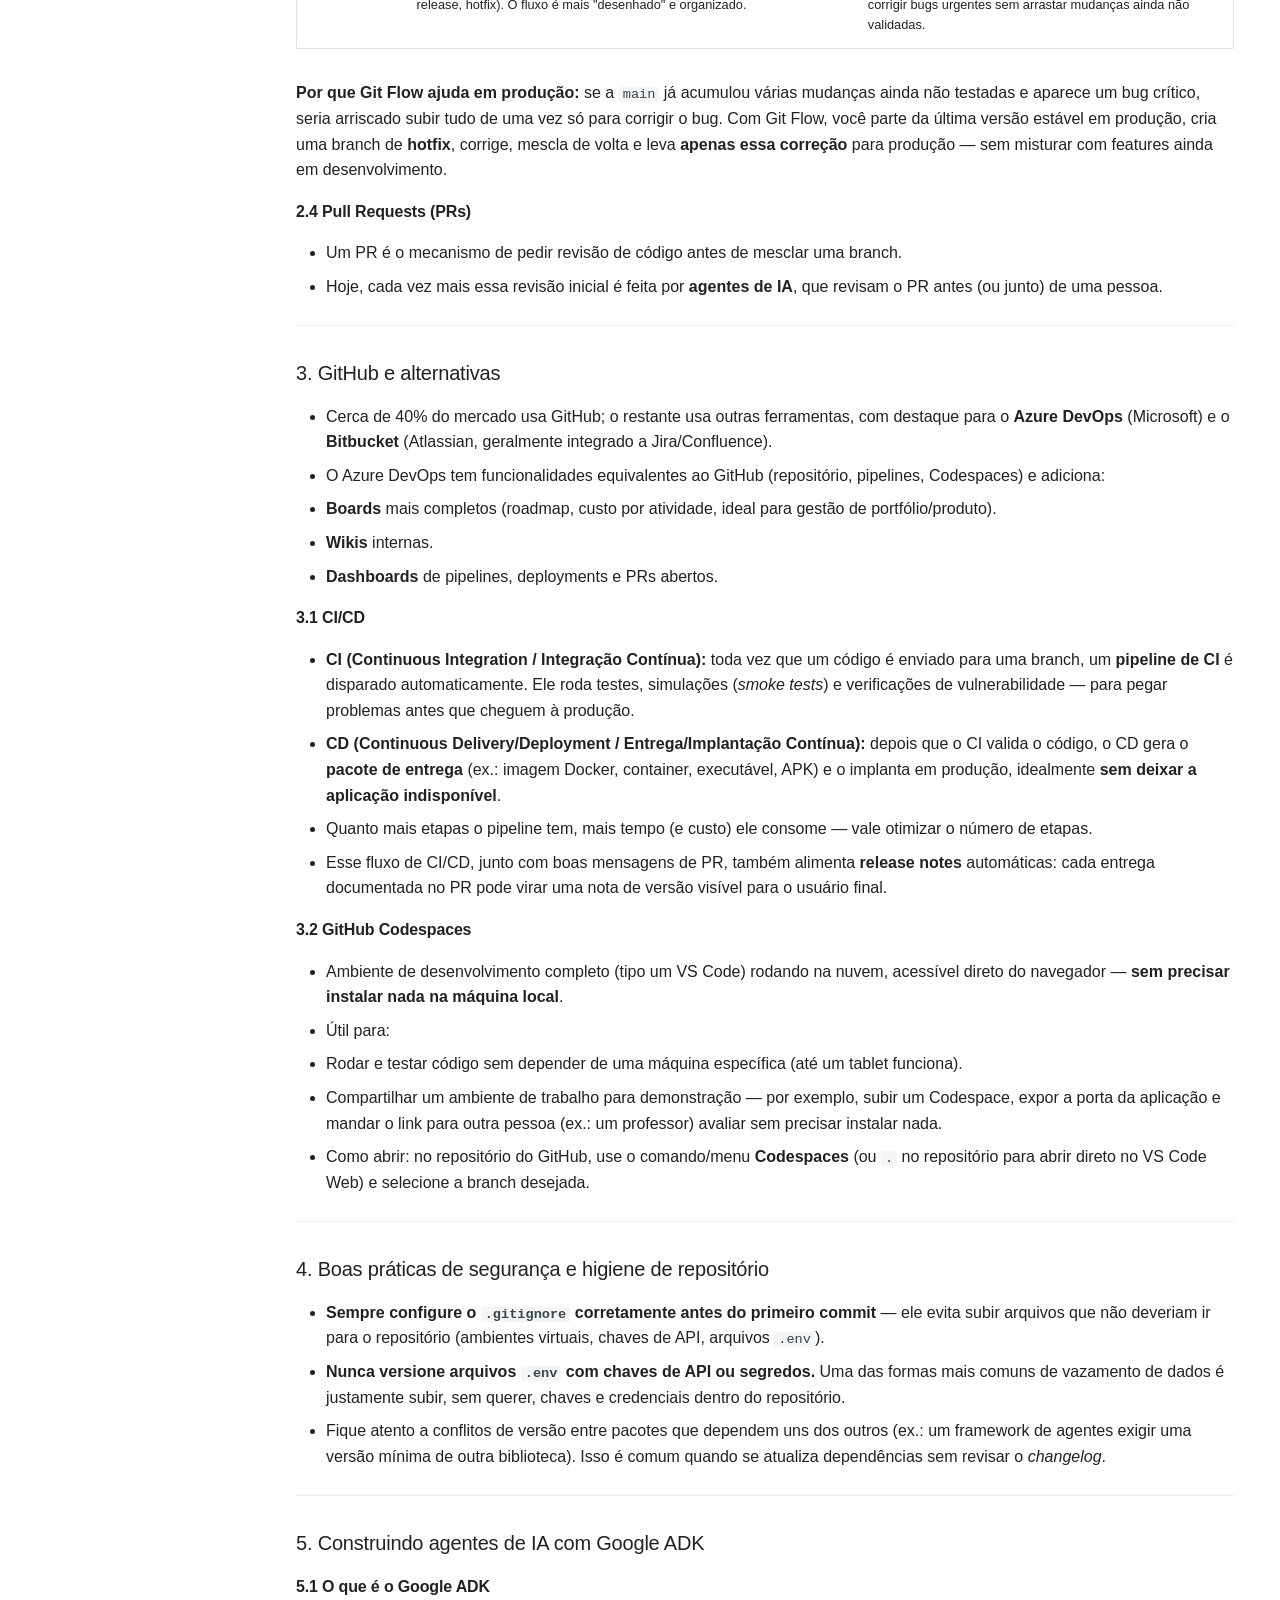
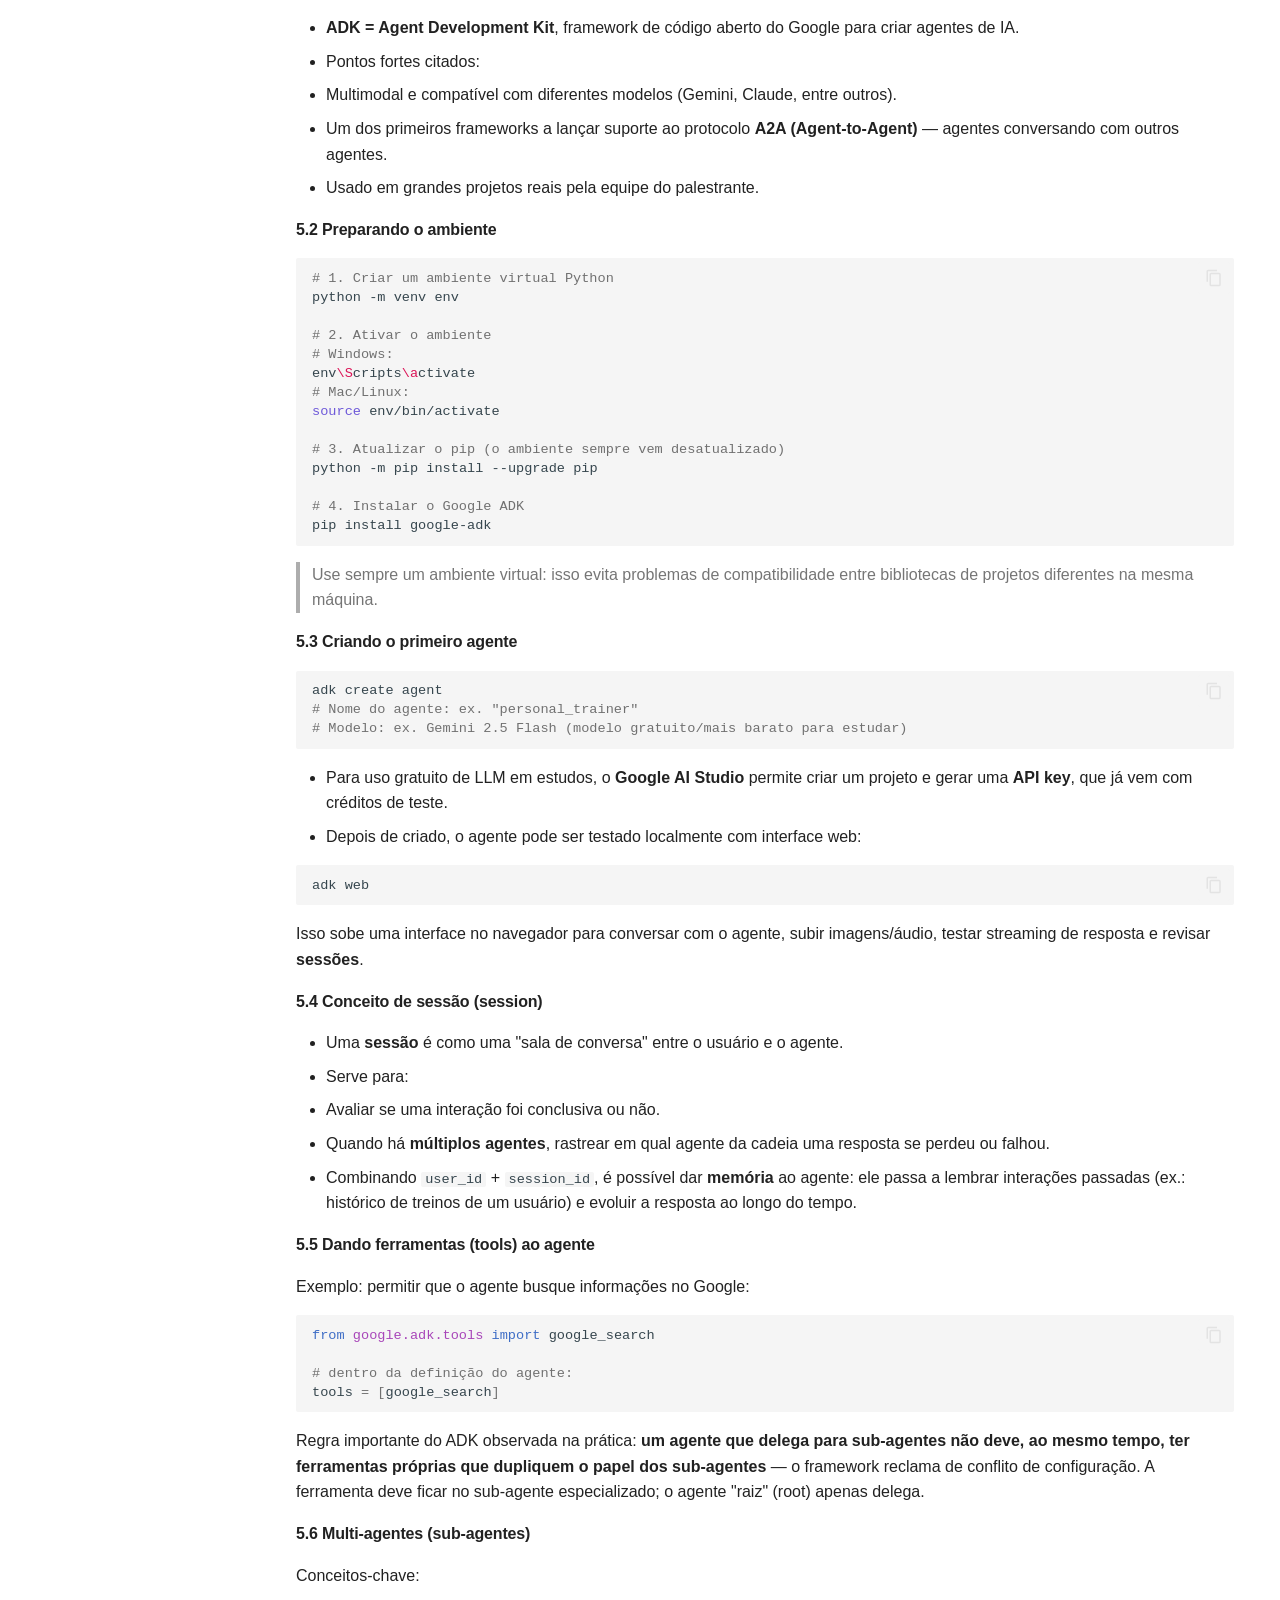
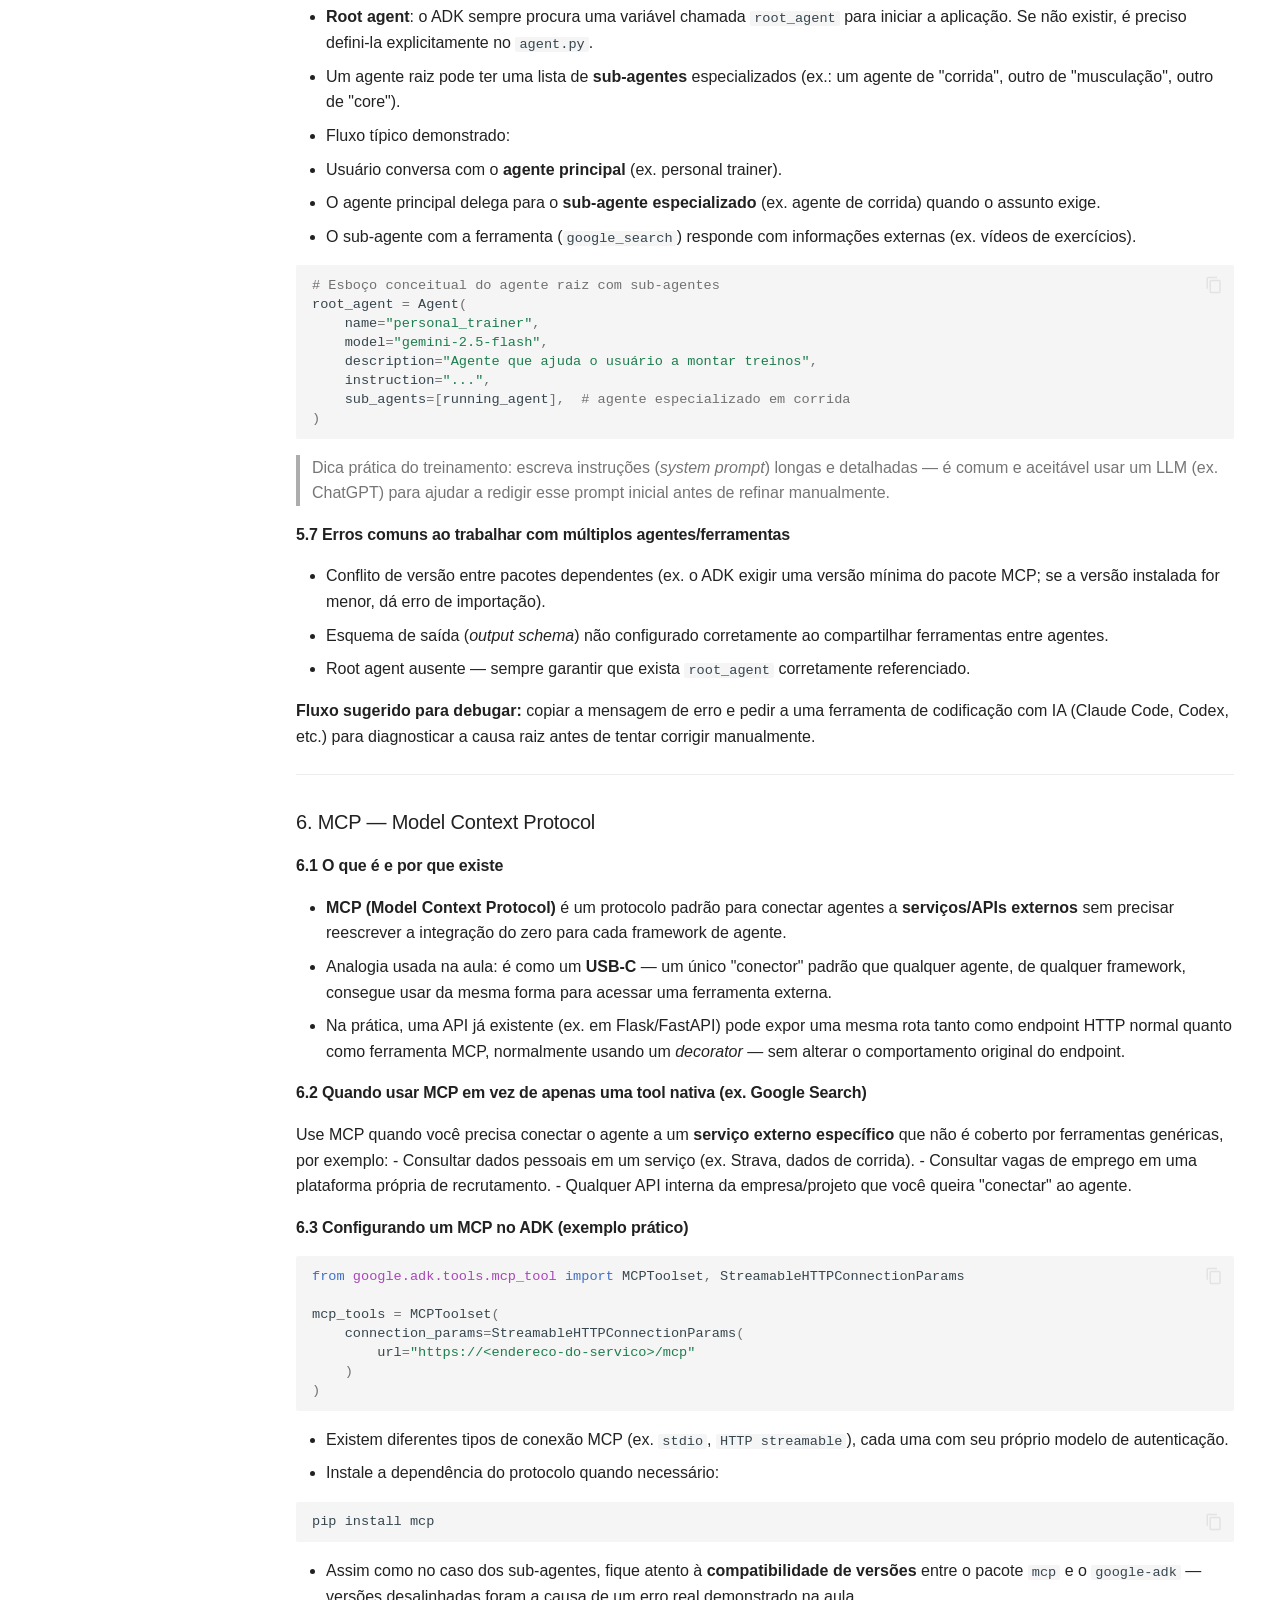
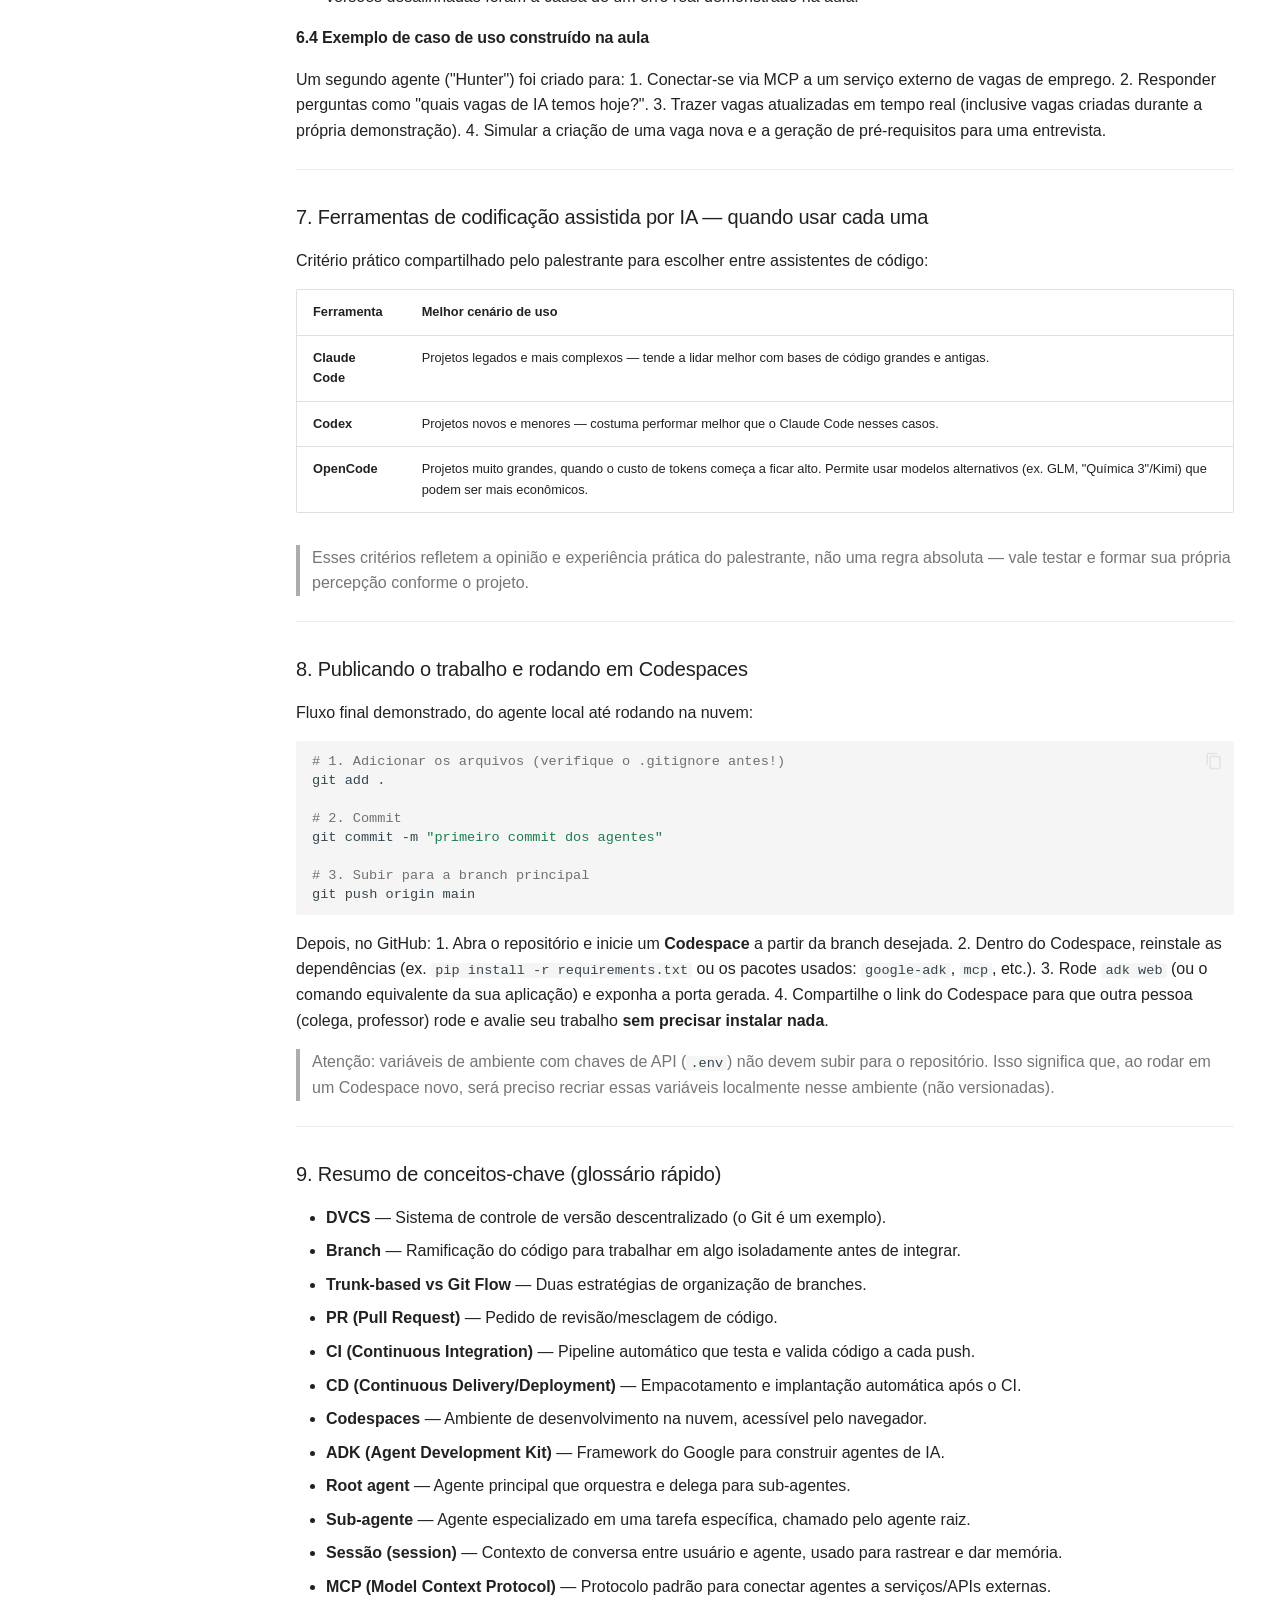
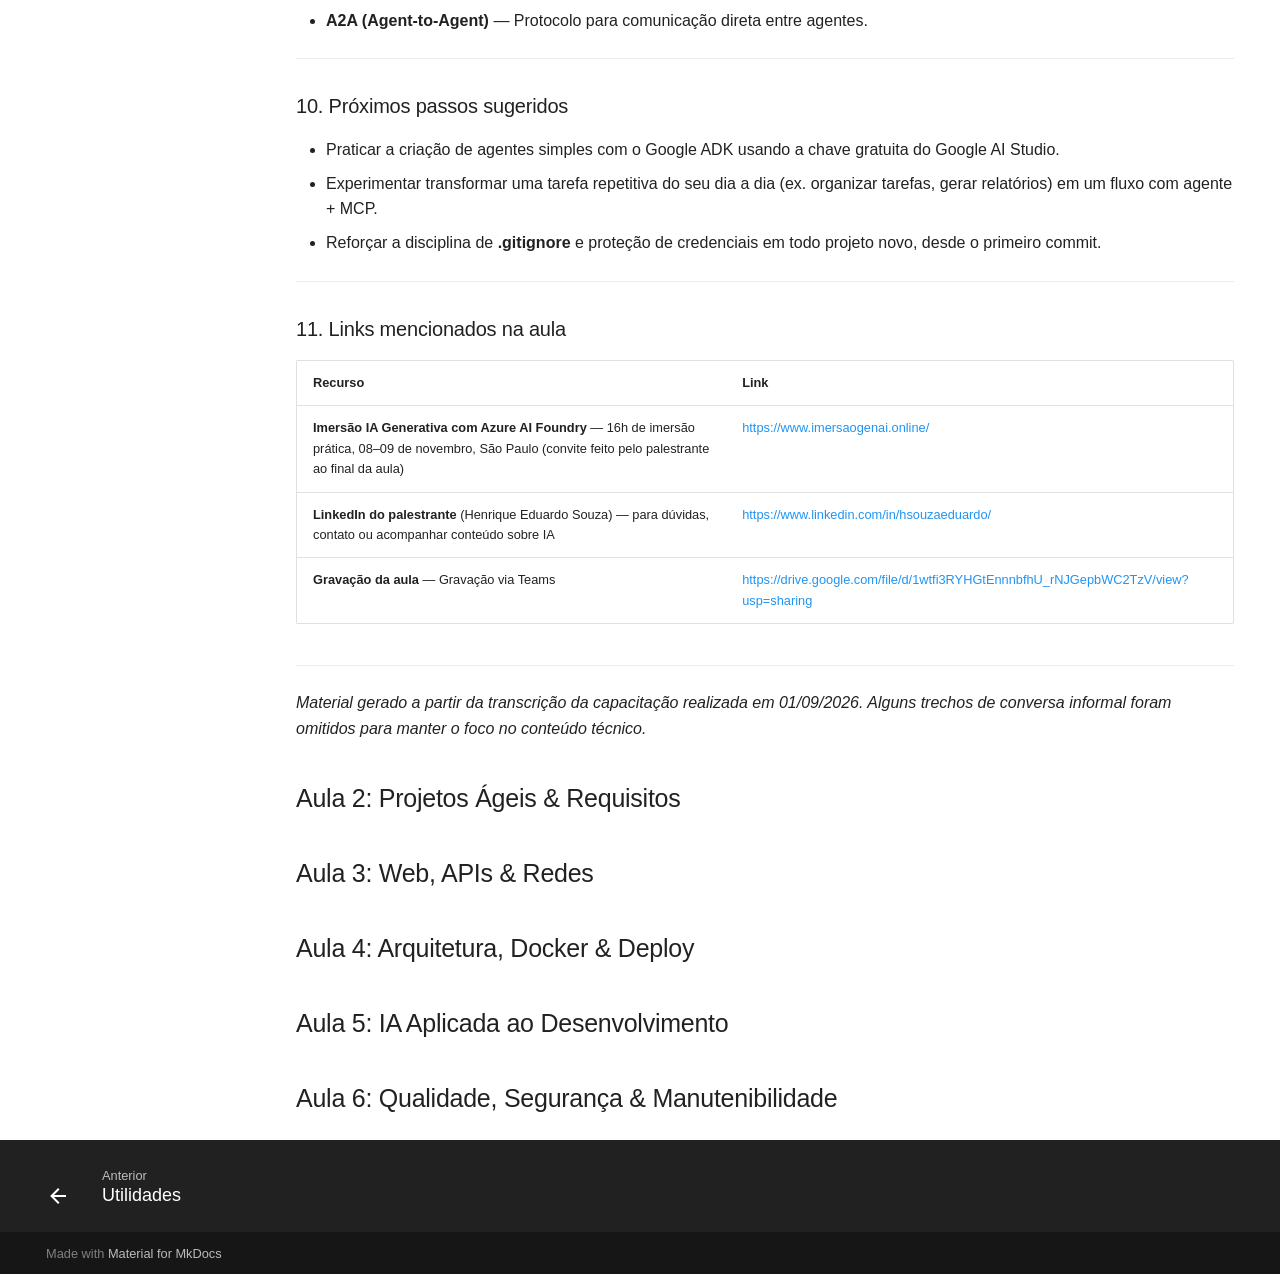
==== commit 471a1de7: "Deployed 94d475a with MkDocs version: 1.6.1" ====
--- a/aulas/index.html
+++ b/aulas/index.html
@@ -44,6 +44,8 @@
     
       
     
+    
+      <link rel="stylesheet" href="../assets/stylesheets/toc-dropdown.css">
     
     <script>__md_scope=new URL("..",location),__md_hash=e=>[...e].reduce(((e,_)=>(e<<5)-e+_.charCodeAt(0)),0),__md_get=(e,_=localStorage,t=__md_scope)=>JSON.parse(_.getItem(t.pathname+"."+e)),__md_set=(e,_,t=localStorage,a=__md_scope)=>{try{t.setItem(a.pathname+"."+e,JSON.stringify(_))}catch(e){}}</script>
     
@@ -1425,6 +1427,8 @@
     
       <script src="../assets/javascripts/bundle.d7400e89.min.js"></script>
       
+        <script src="../assets/javascripts/toc-dropdown.js"></script>
+      
     
   </body>
 </html>
--- a/assets/stylesheets/toc-dropdown.css
+++ b/assets/stylesheets/toc-dropdown.css
@@ -0,0 +1,30 @@
+.md-nav--secondary .toc-dropdown-toggle {
+  align-items: center;
+  cursor: pointer;
+  gap: 0.25rem;
+}
+
+.md-nav--secondary .toc-dropdown-toggle > .md-ellipsis {
+  flex: 1 1 auto;
+}
+
+.md-nav--secondary .toc-dropdown-icon {
+  border-bottom: 0.1rem solid currentcolor;
+  border-right: 0.1rem solid currentcolor;
+  display: inline-block;
+  flex: 0 0 auto;
+  height: 0.45rem;
+  margin-left: auto;
+  opacity: 0.72;
+  transform: rotate(45deg);
+  transition: transform 160ms ease;
+  width: 0.45rem;
+}
+
+.md-nav--secondary .toc-dropdown-item:not(.toc-dropdown-collapsed) > .toc-dropdown-toggle .toc-dropdown-icon {
+  transform: rotate(-135deg);
+}
+
+.md-nav--secondary .toc-dropdown-item.toc-dropdown-collapsed > .md-nav {
+  display: none;
+}
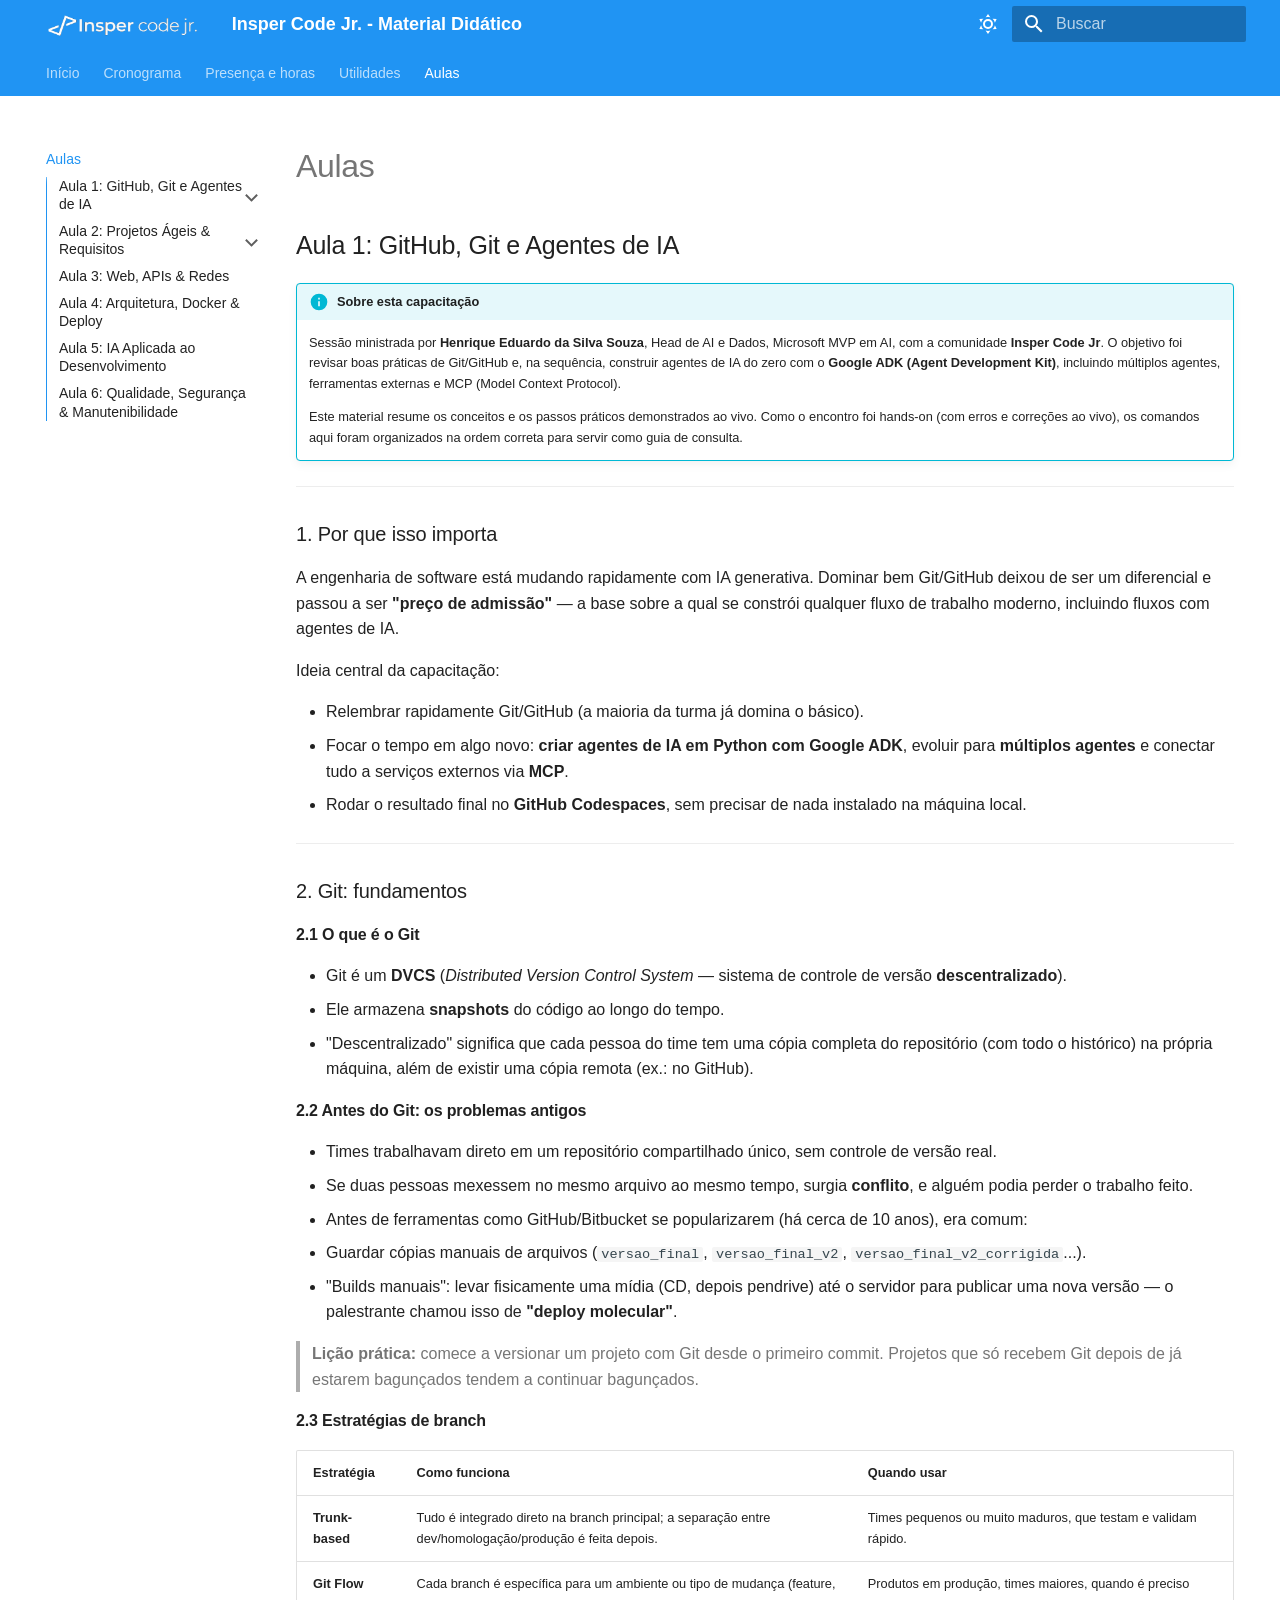
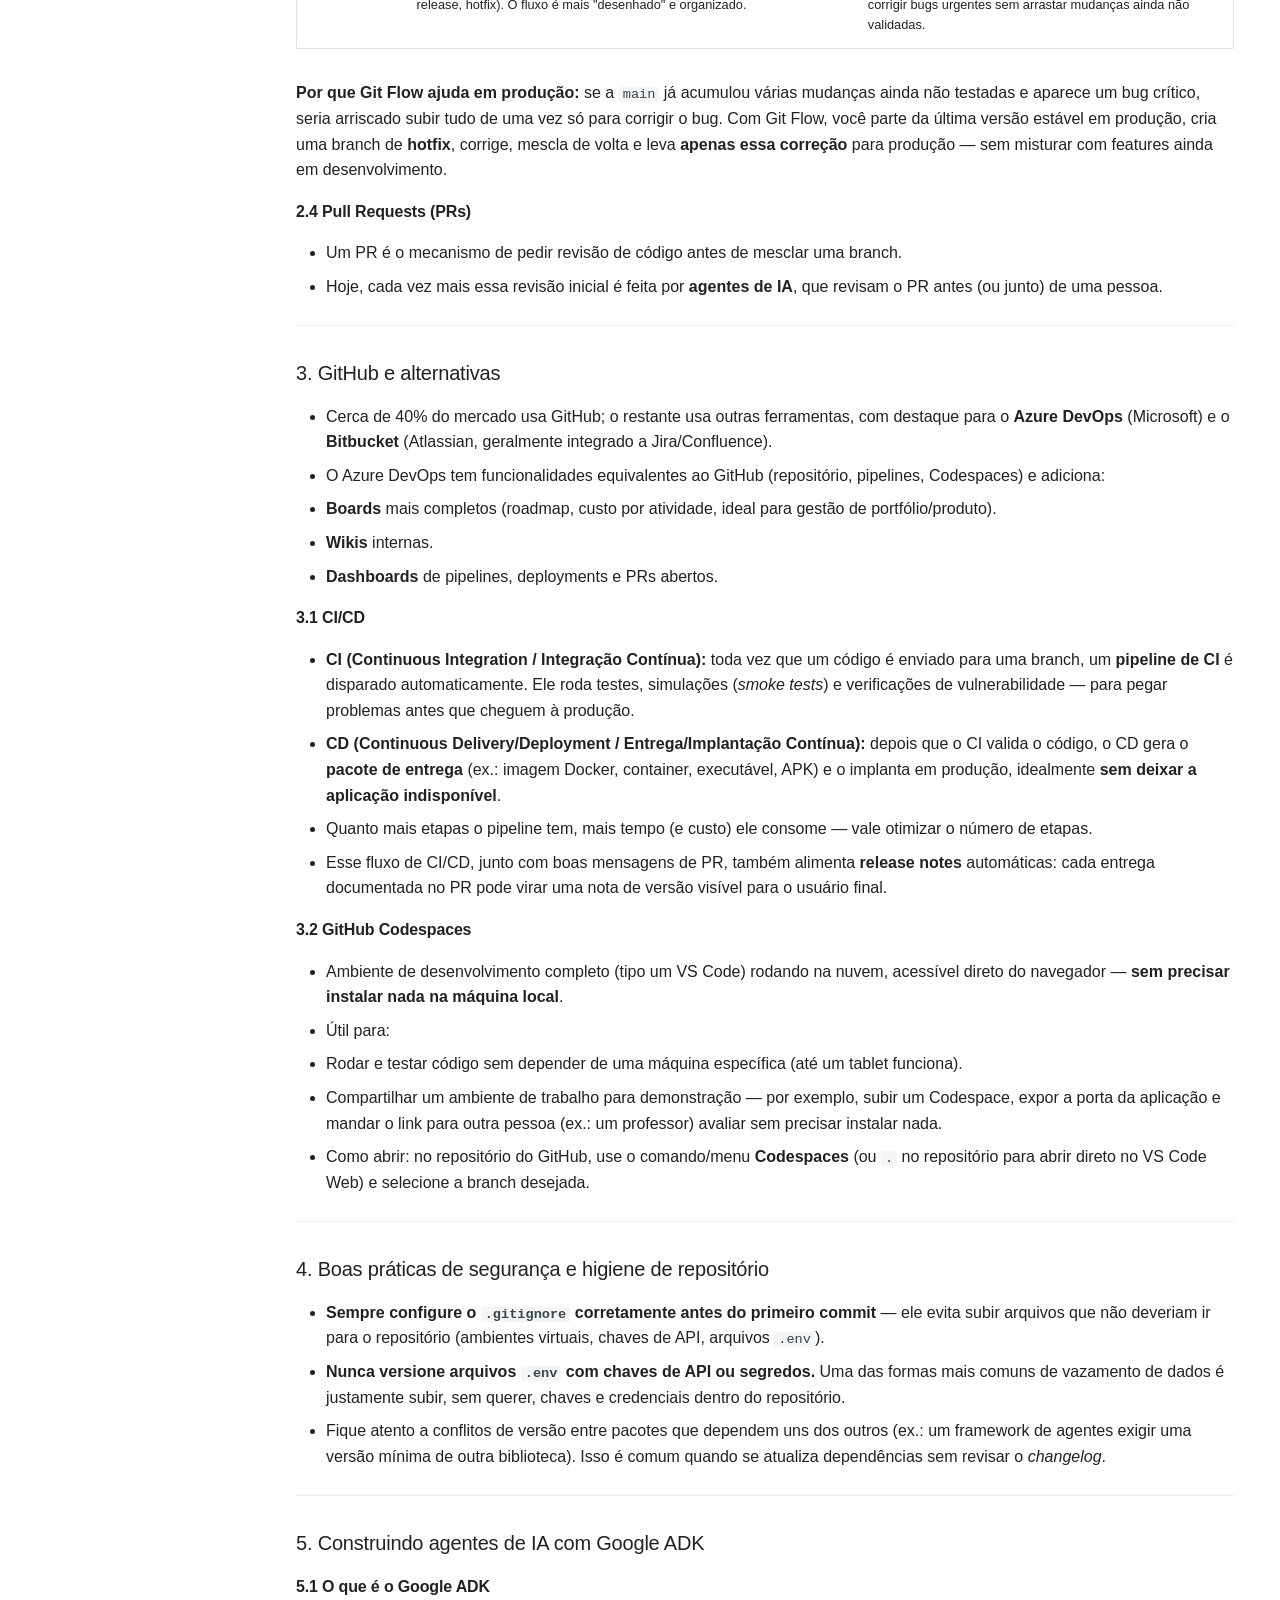
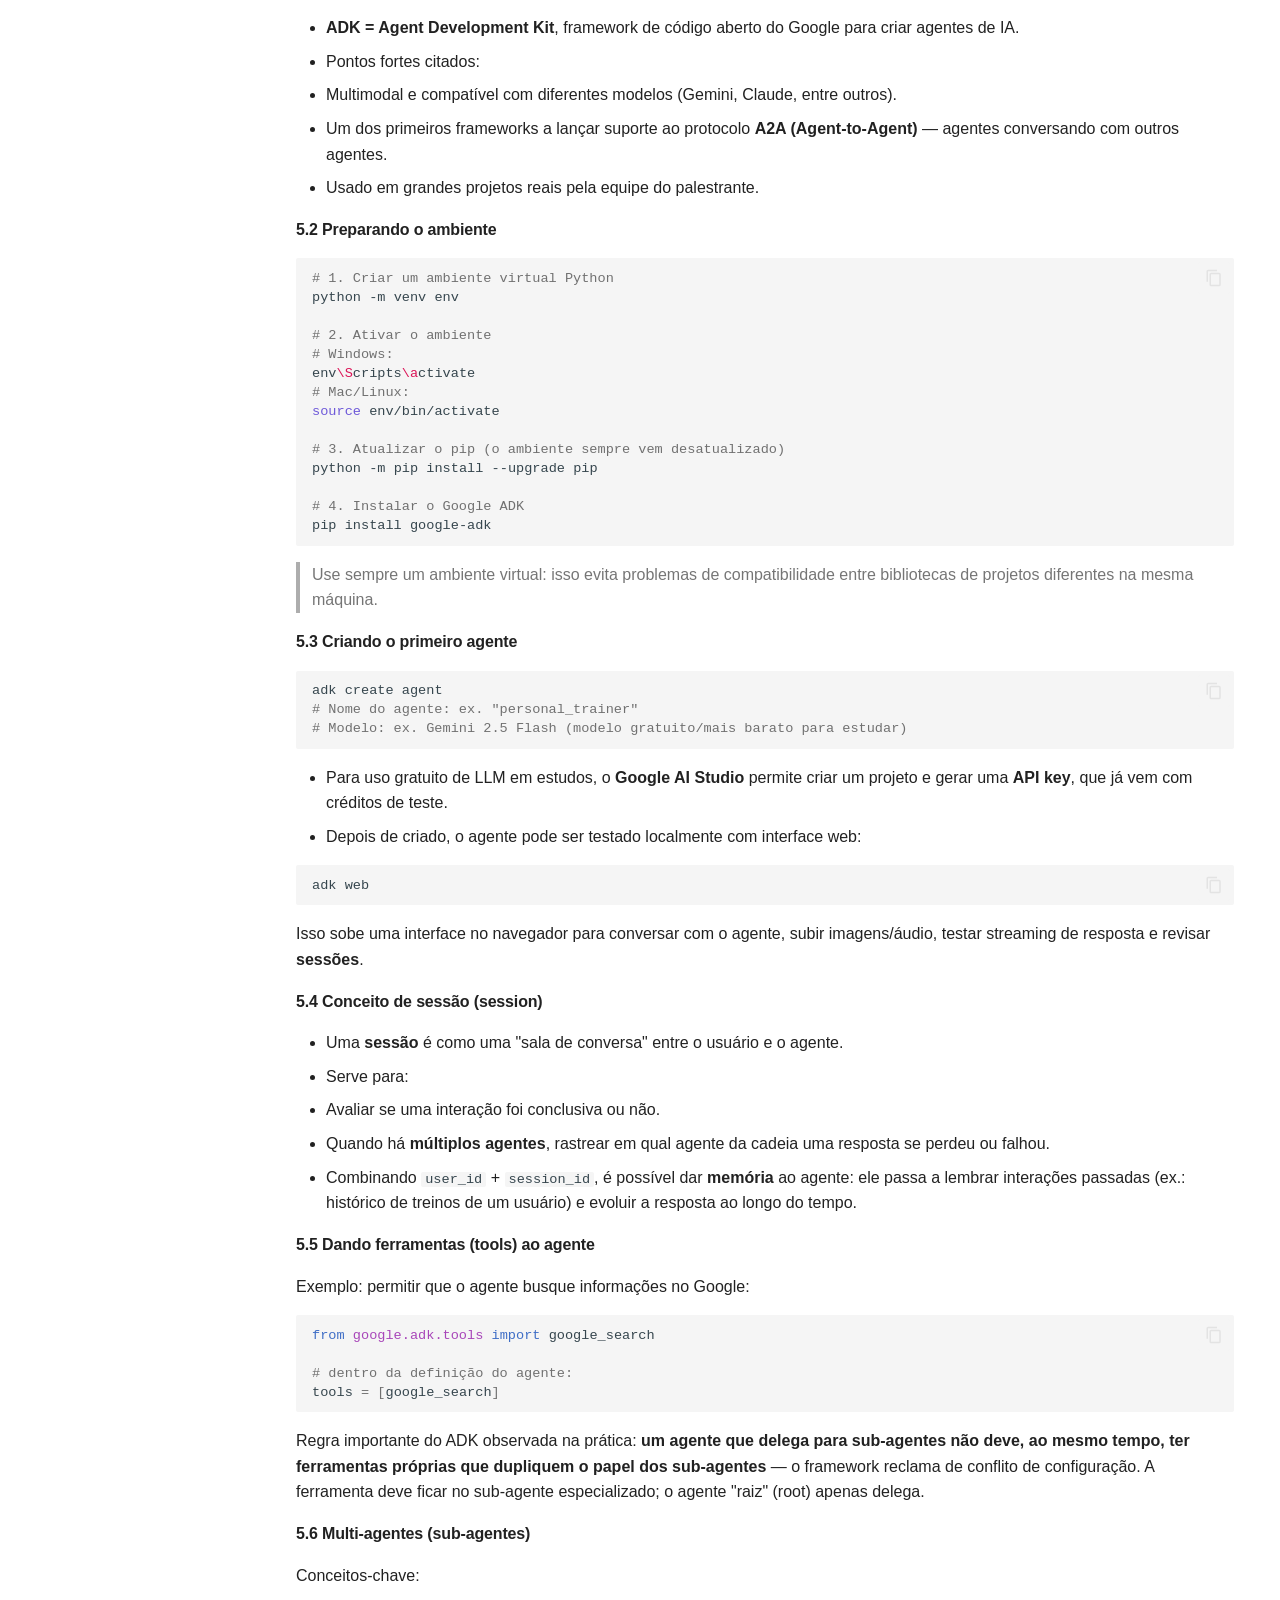
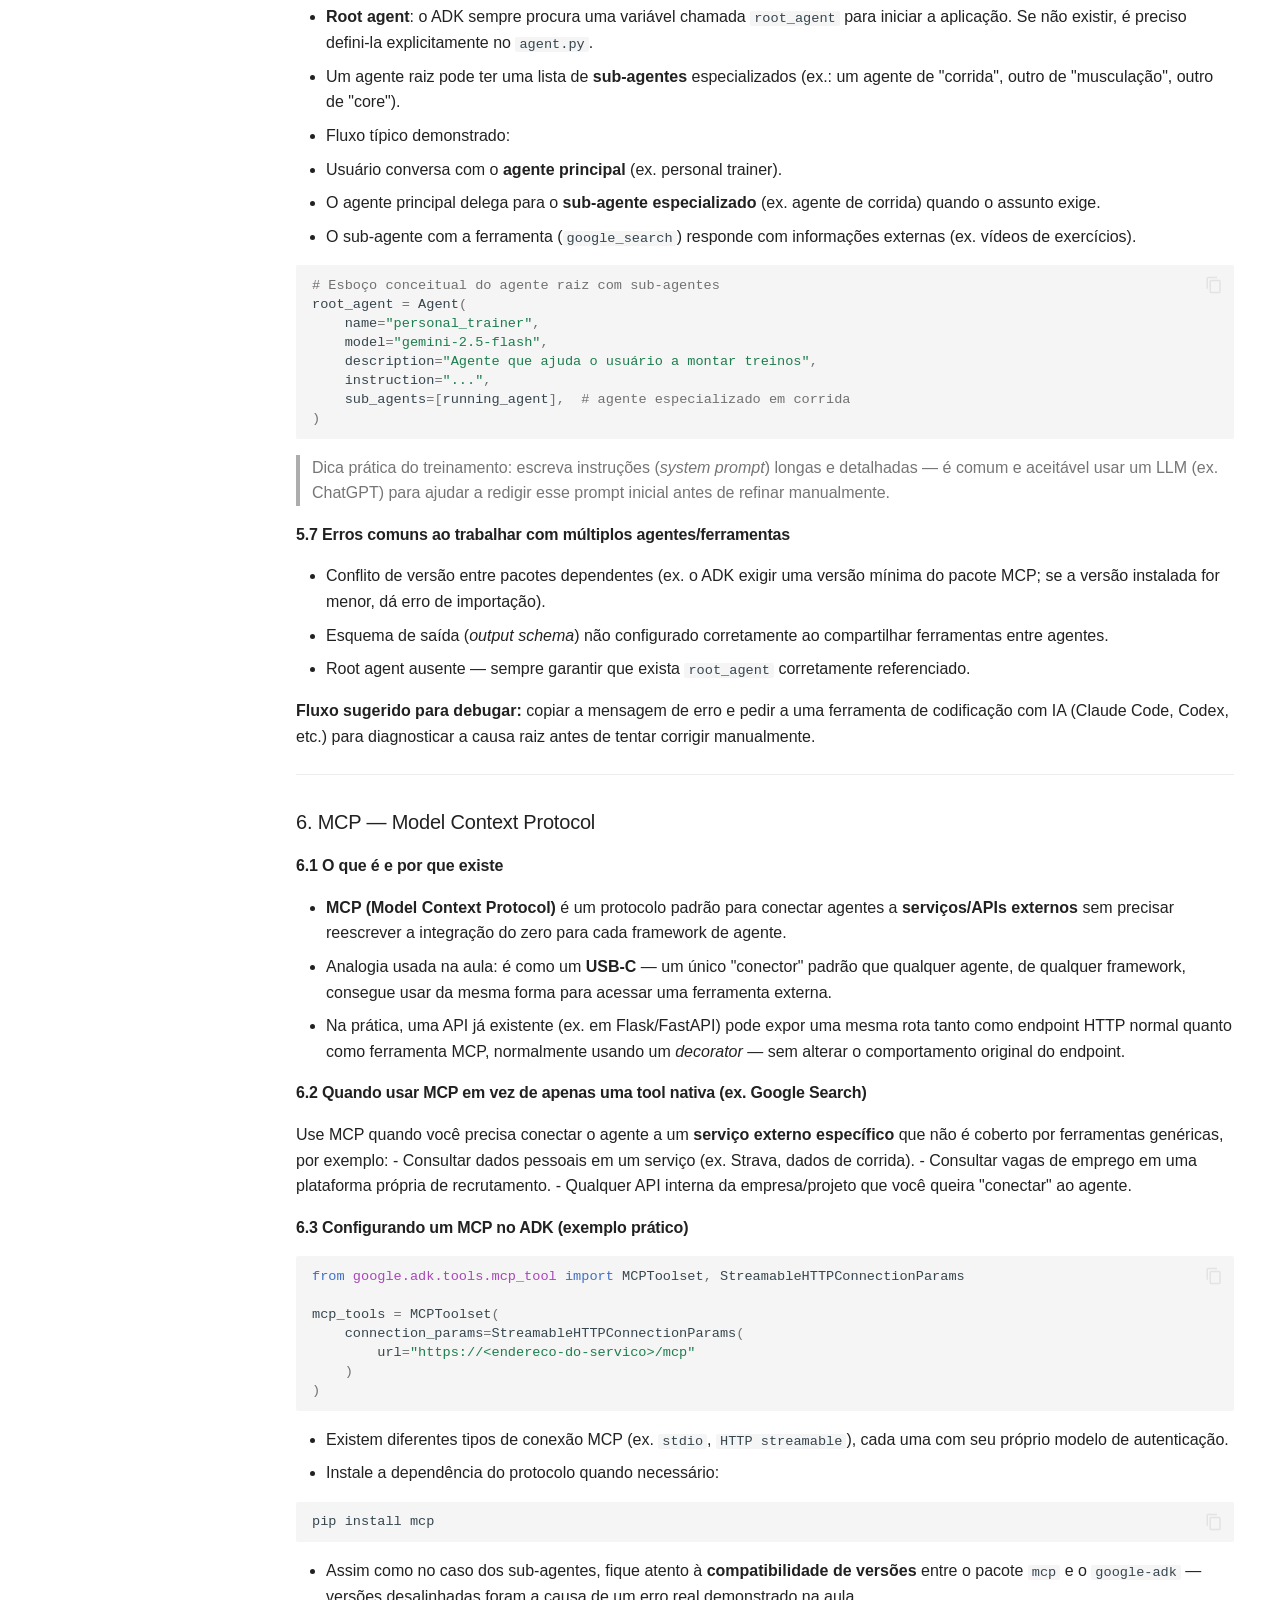
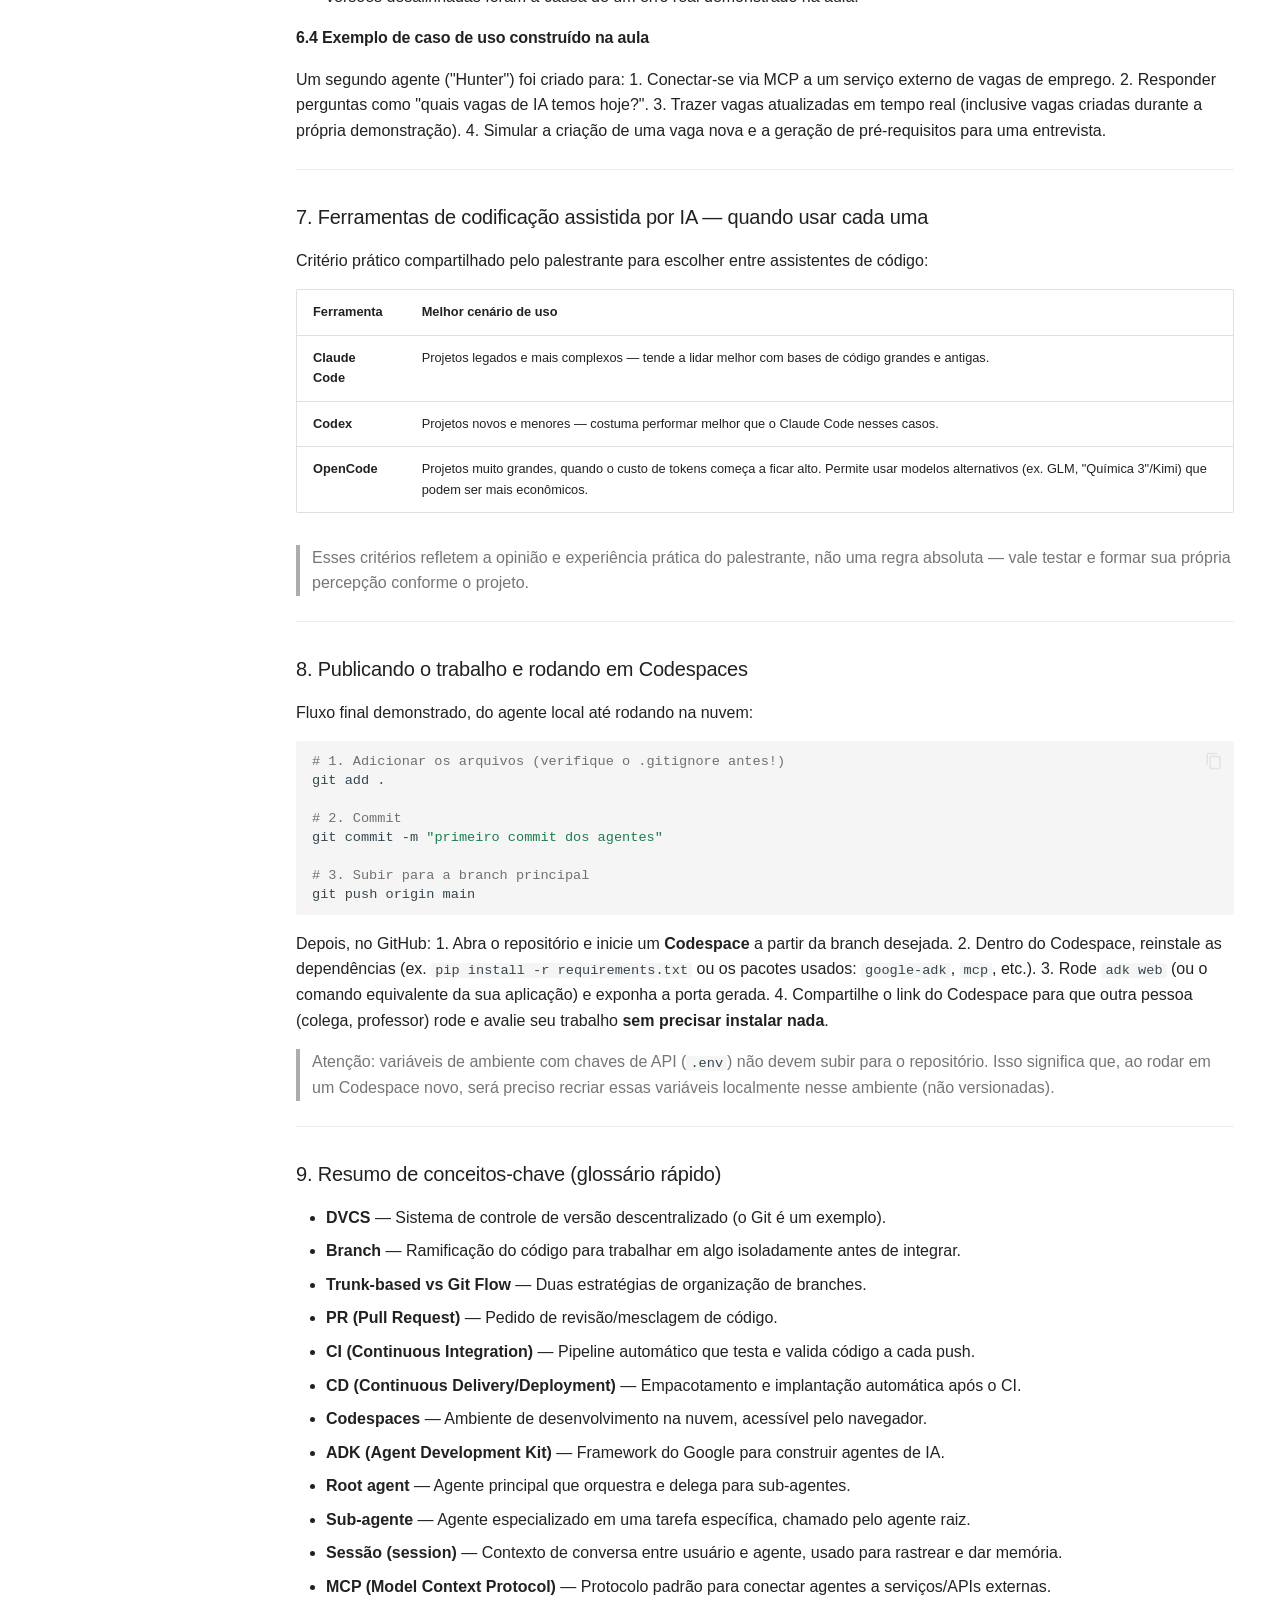
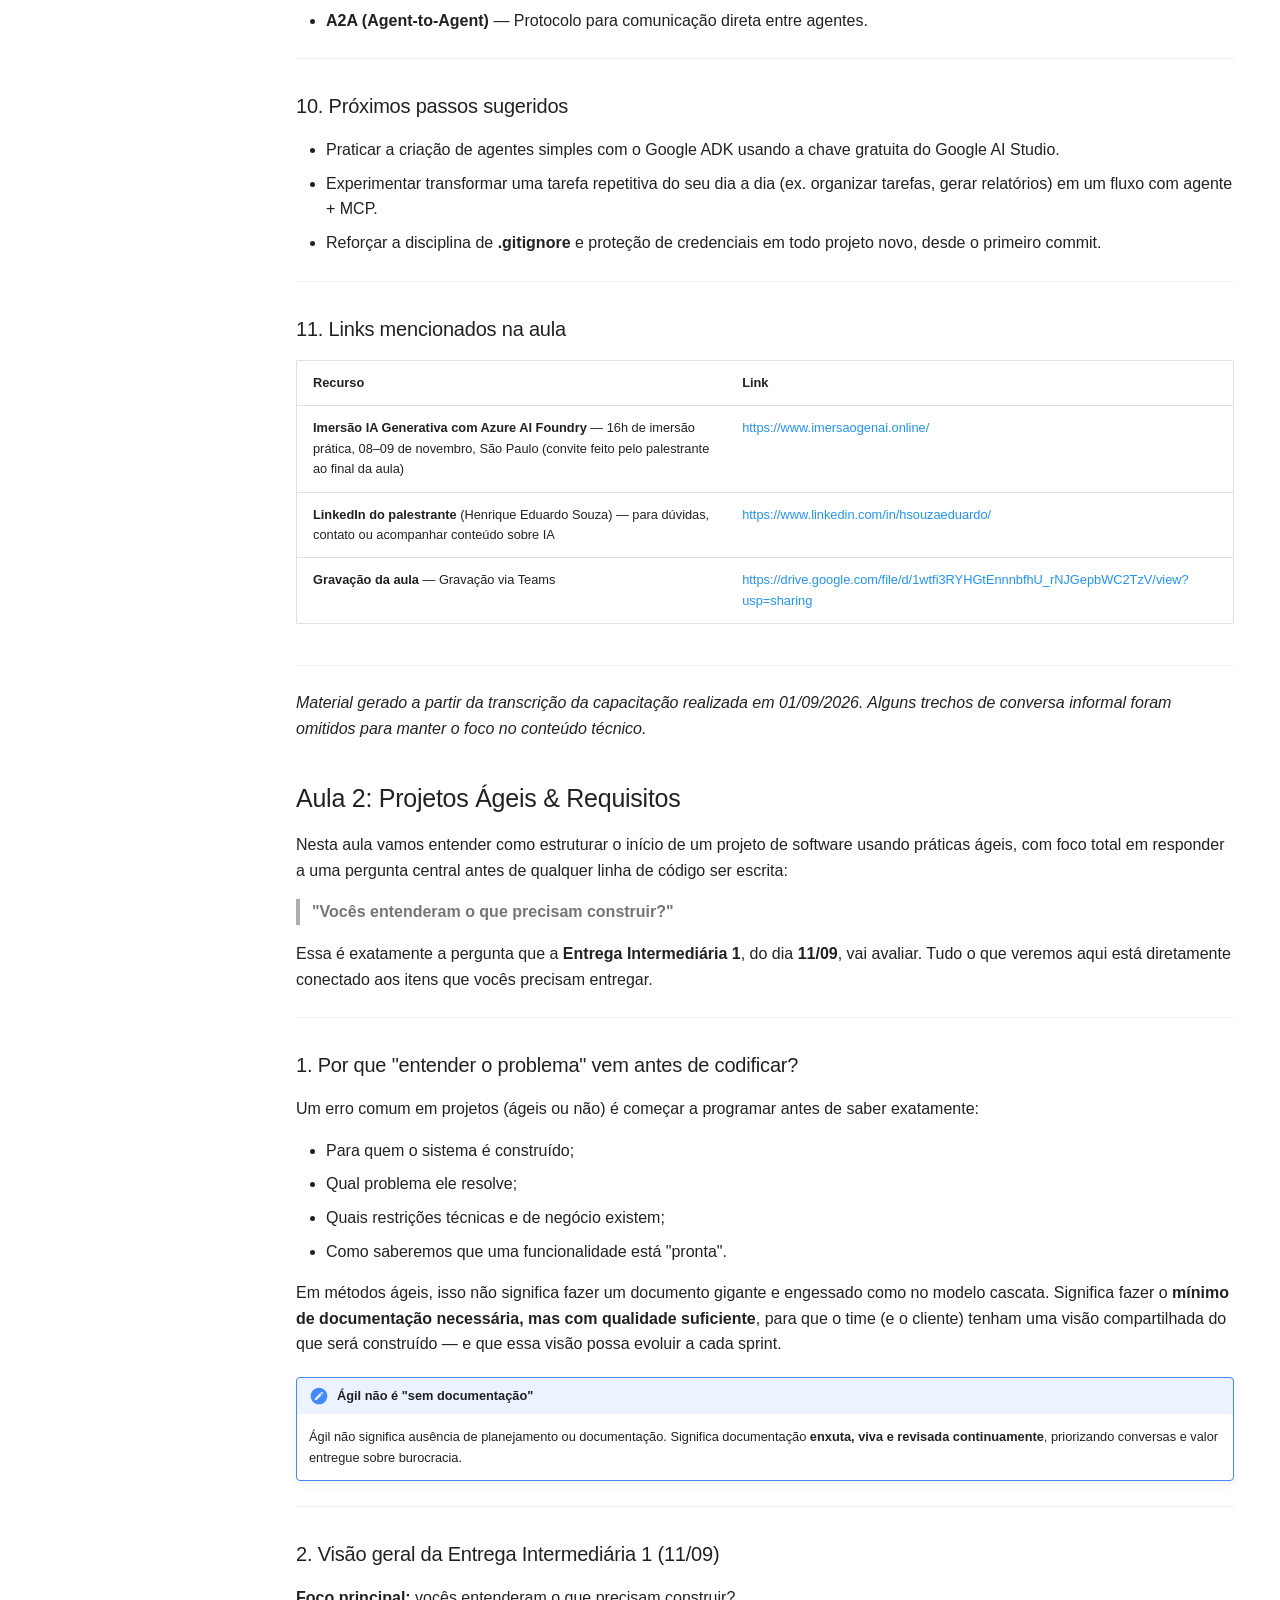
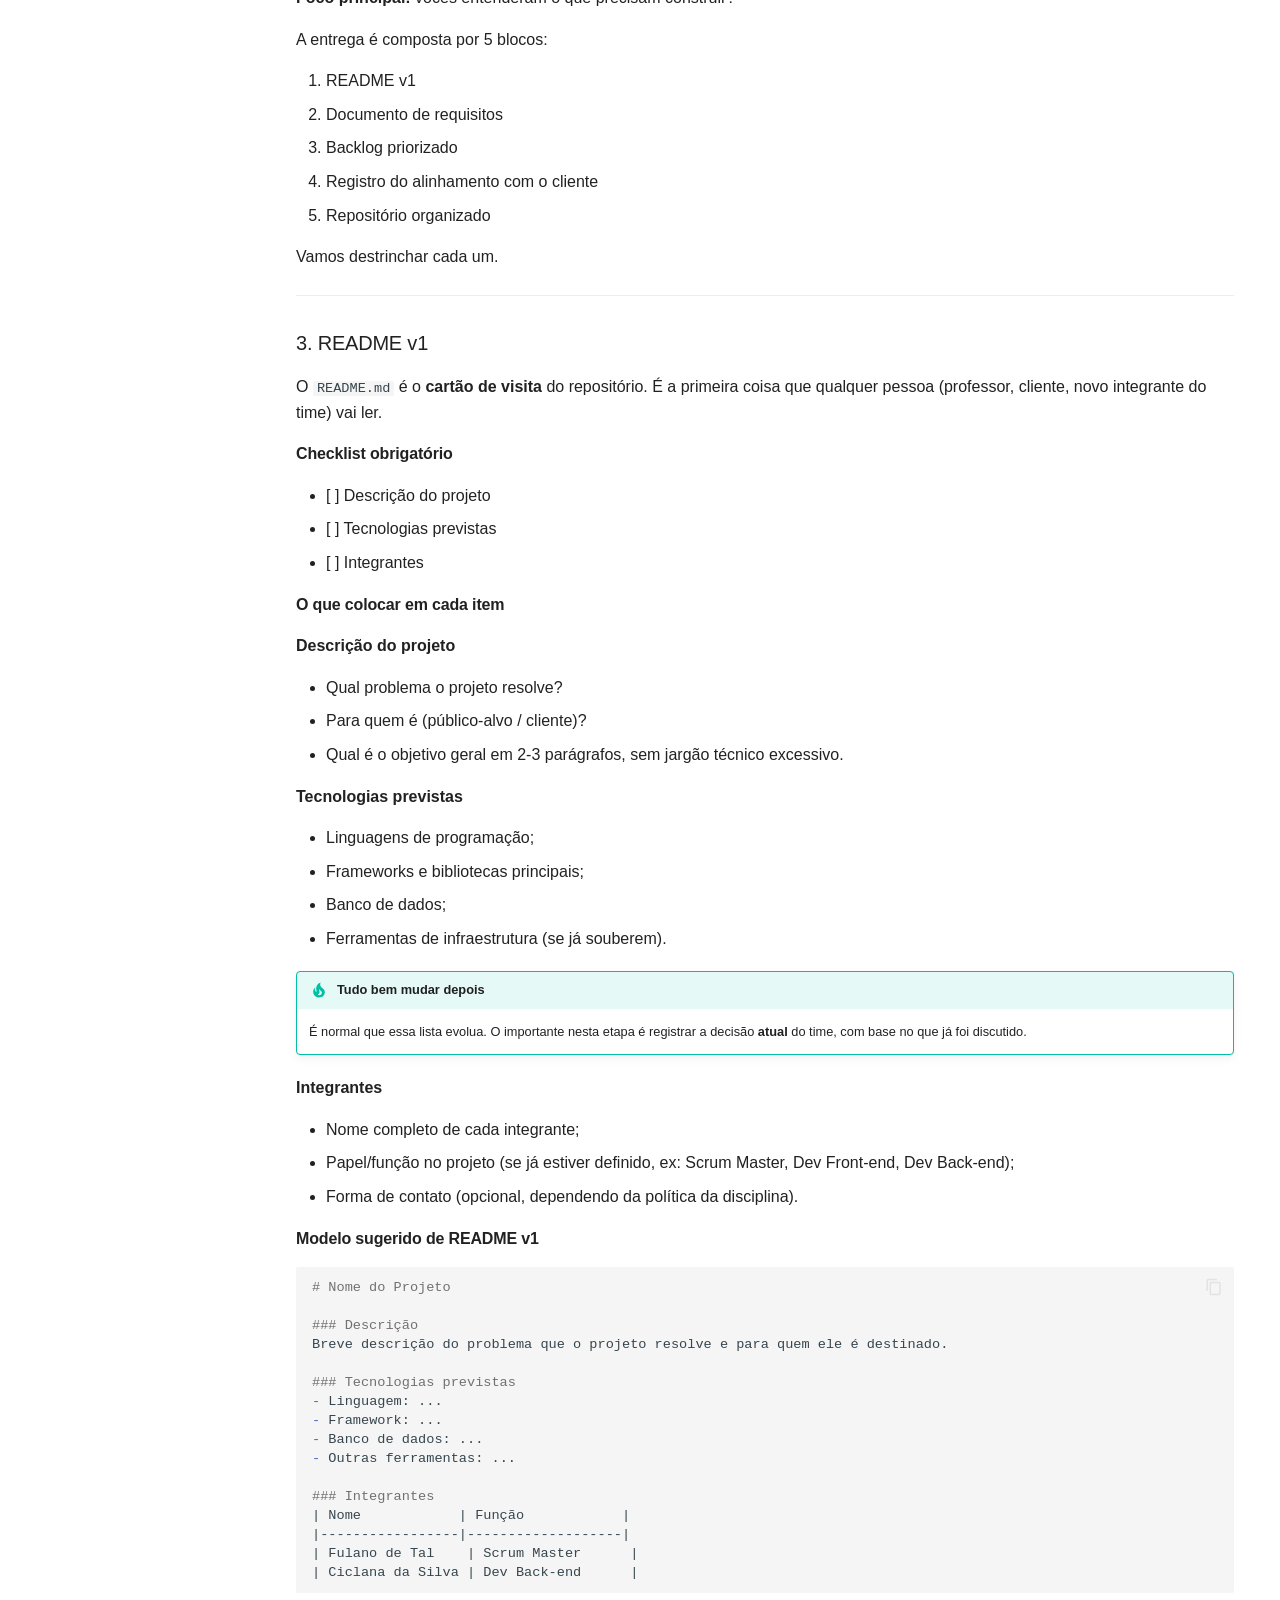
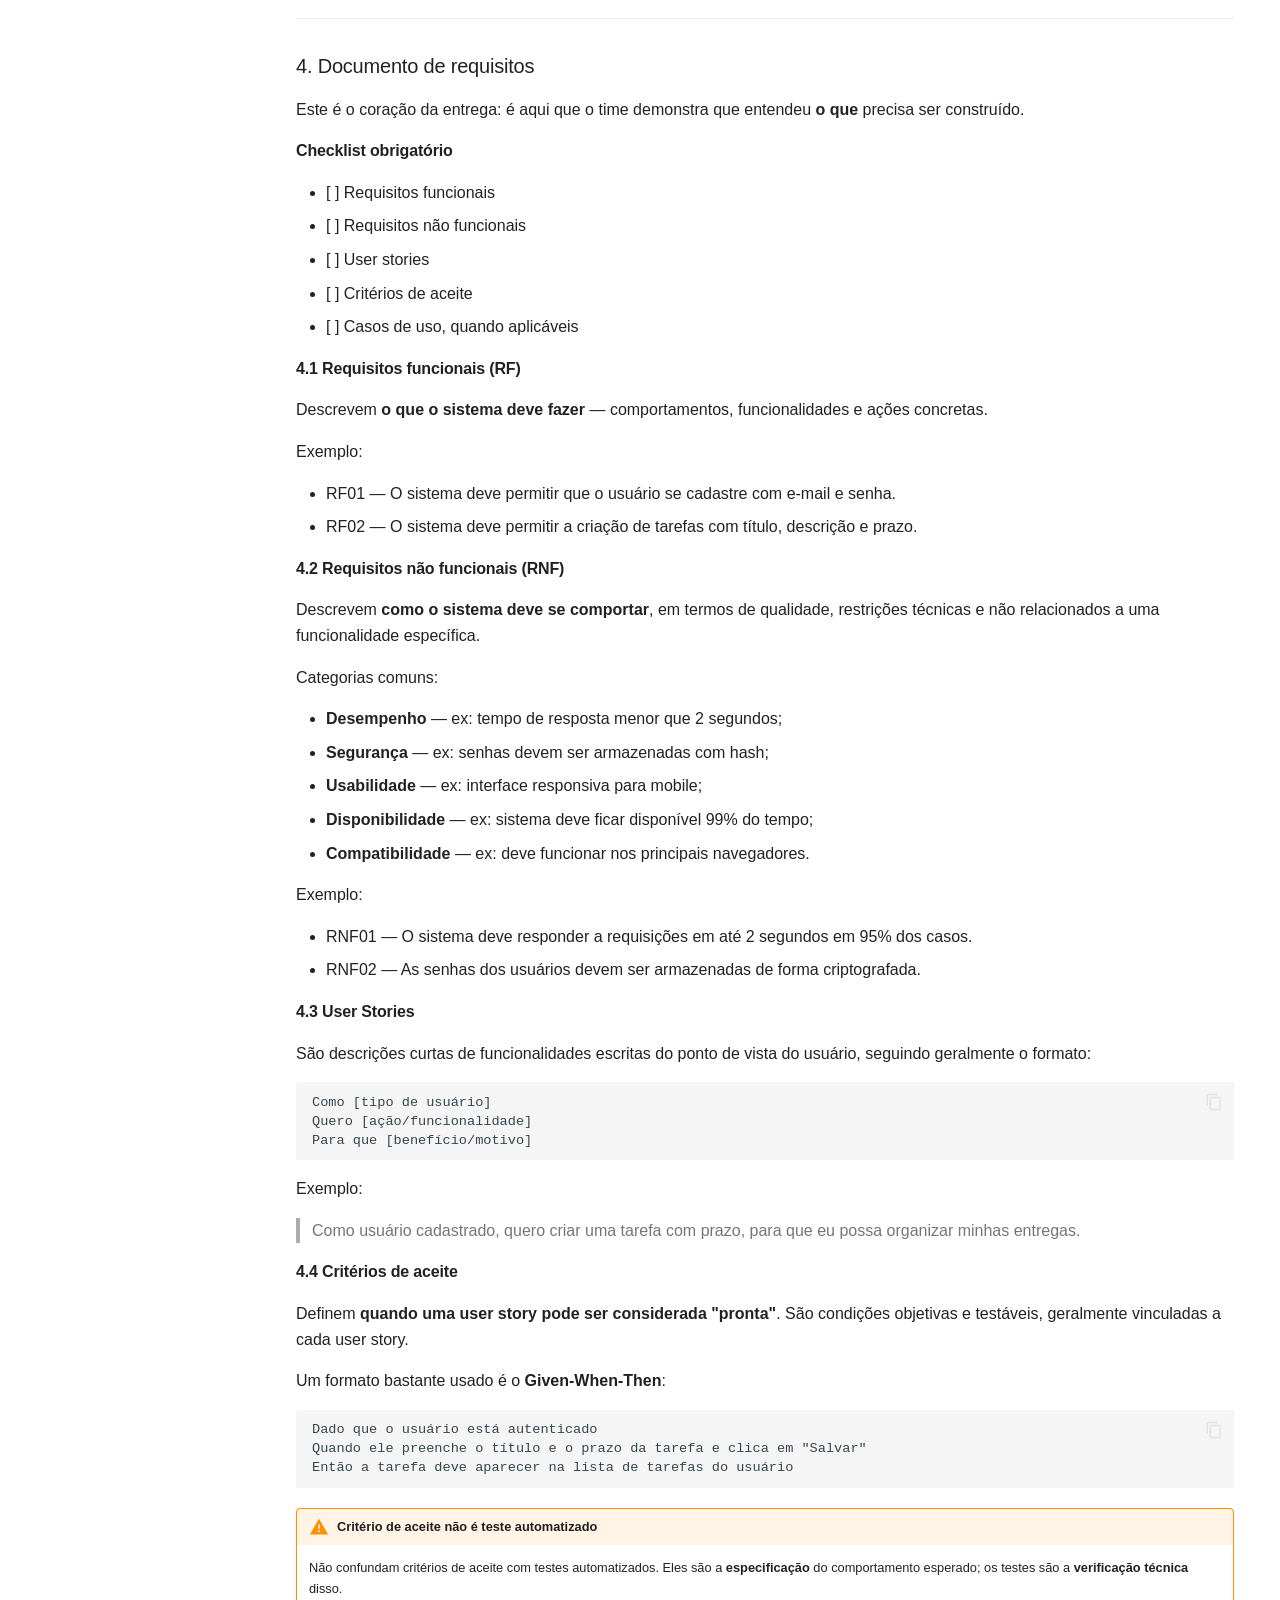
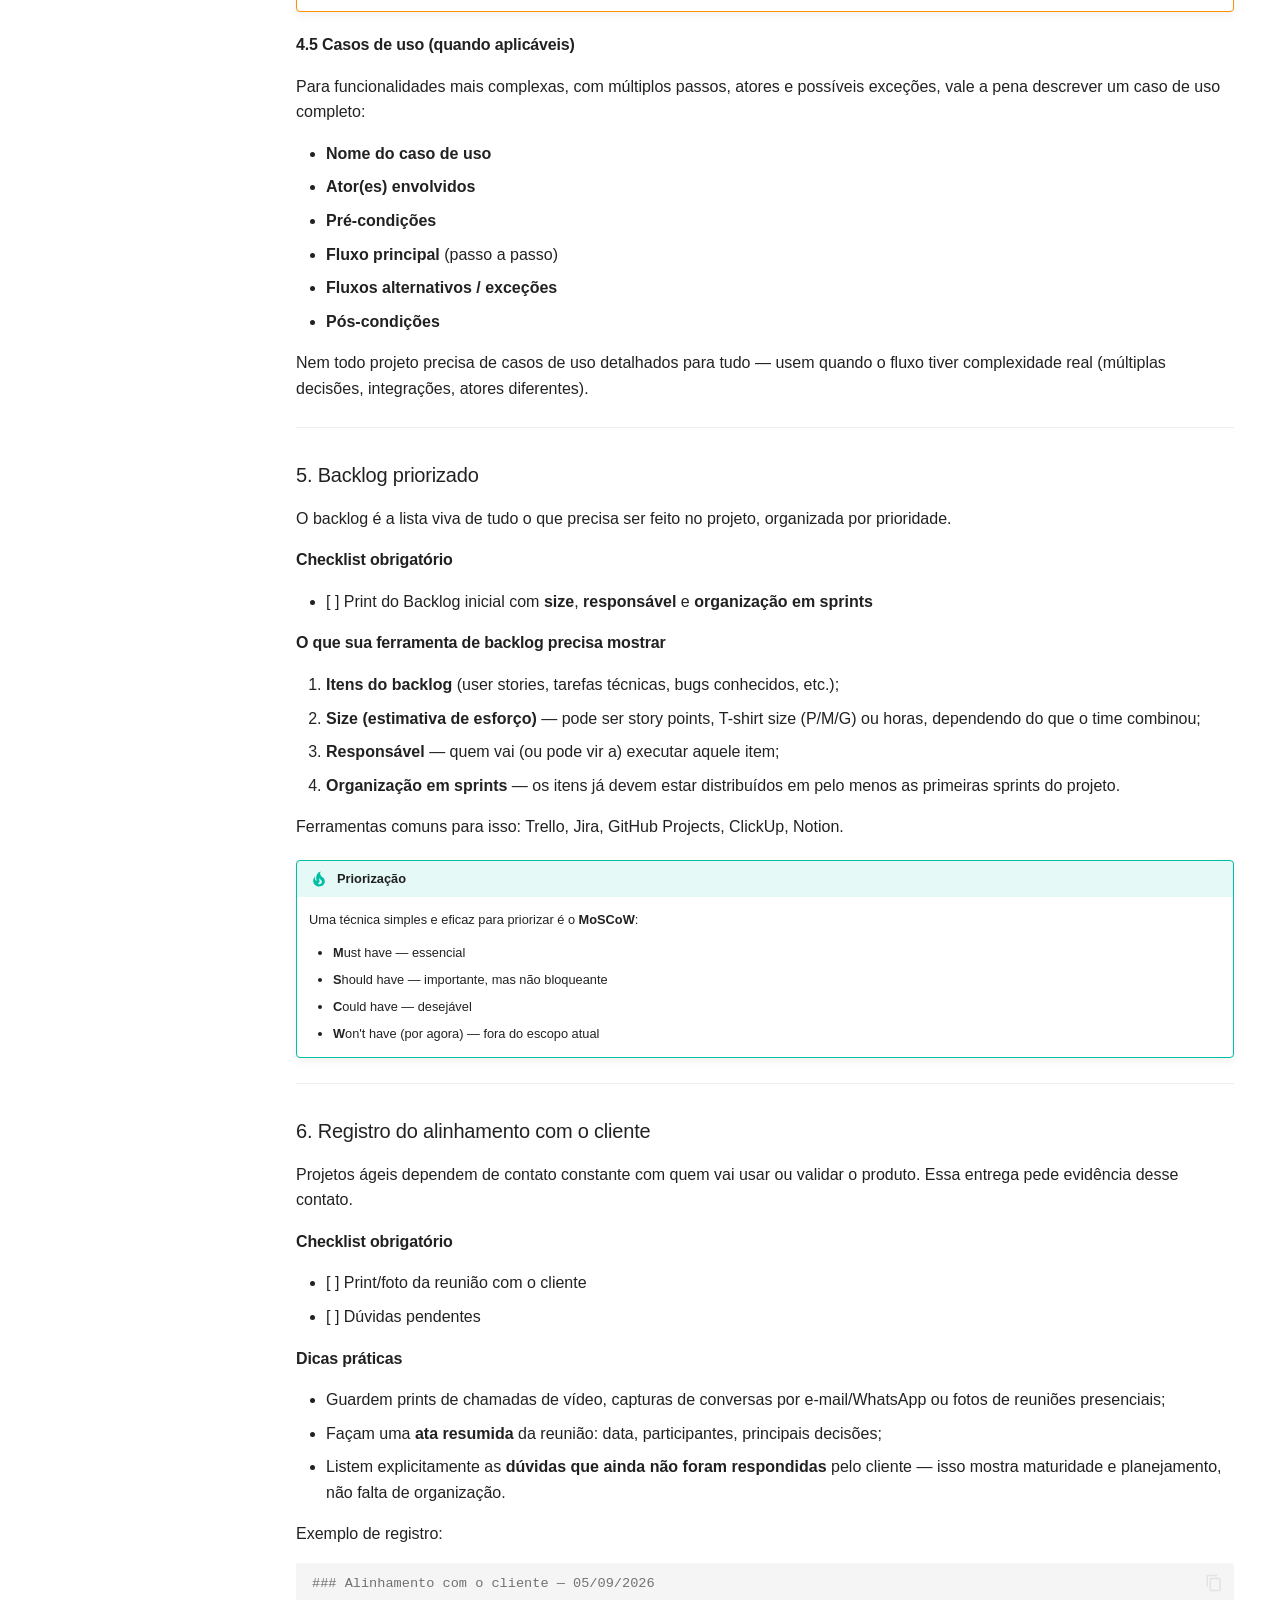
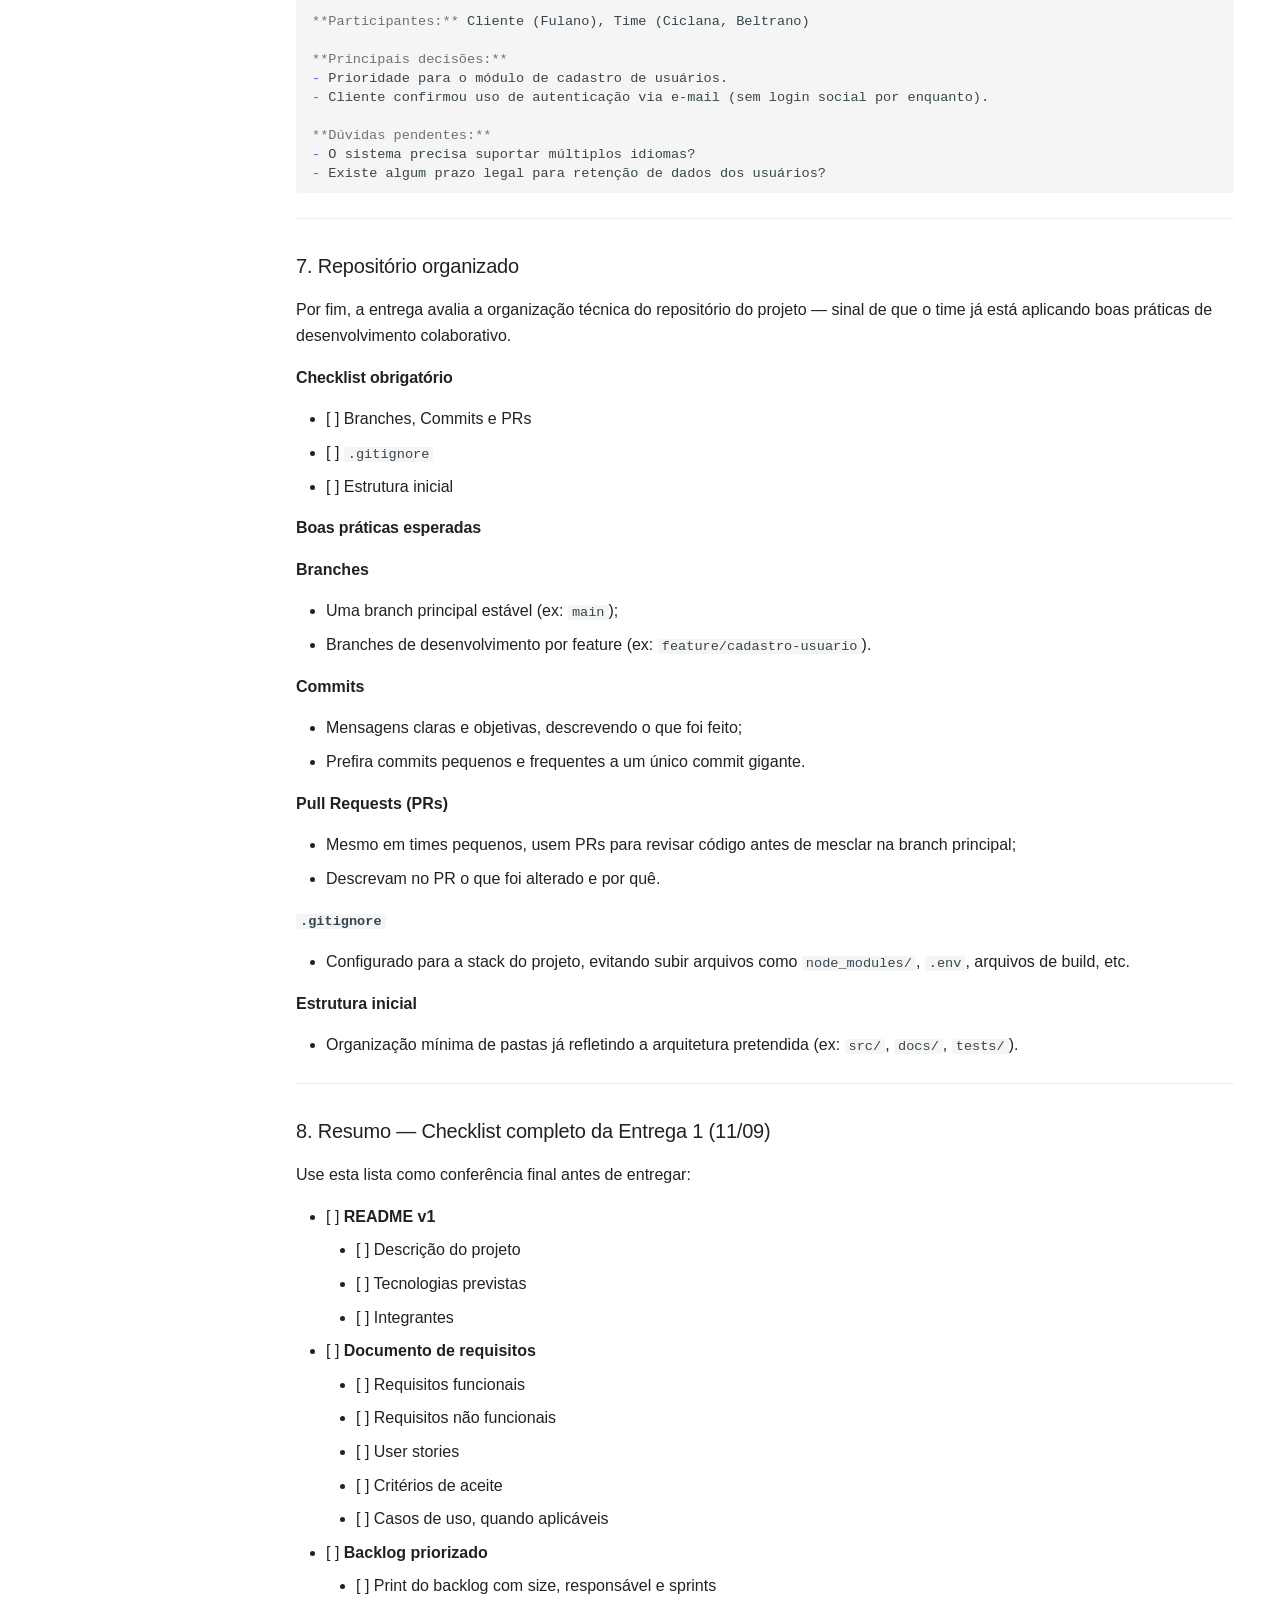
==== commit 513a0cf9: "Deployed 5f4cbae with MkDocs version: 1.6.1" ====
--- a/aulas/index.html
+++ b/aulas/index.html
@@ -951,6 +951,306 @@
       
     </span>
   </a>
+  
+    <nav class="md-nav" aria-label="Aula 2: Projetos Ágeis &amp; Requisitos">
+      <ul class="md-nav__list">
+        
+          <li class="md-nav__item">
+  <a href="#1-por-que-entender-o-problema-vem-antes-de-codificar" class="md-nav__link">
+    <span class="md-ellipsis">
+      
+        1. Por que "entender o problema" vem antes de codificar?
+      
+    </span>
+  </a>
+  
+</li>
+        
+          <li class="md-nav__item">
+  <a href="#2-visao-geral-da-entrega-intermediaria-1-1109" class="md-nav__link">
+    <span class="md-ellipsis">
+      
+        2. Visão geral da Entrega Intermediária 1 (11/09)
+      
+    </span>
+  </a>
+  
+</li>
+        
+          <li class="md-nav__item">
+  <a href="#3-readme-v1" class="md-nav__link">
+    <span class="md-ellipsis">
+      
+        3. README v1
+      
+    </span>
+  </a>
+  
+    <nav class="md-nav" aria-label="3. README v1">
+      <ul class="md-nav__list">
+        
+          <li class="md-nav__item">
+  <a href="#checklist-obrigatorio" class="md-nav__link">
+    <span class="md-ellipsis">
+      
+        Checklist obrigatório
+      
+    </span>
+  </a>
+  
+</li>
+        
+          <li class="md-nav__item">
+  <a href="#o-que-colocar-em-cada-item" class="md-nav__link">
+    <span class="md-ellipsis">
+      
+        O que colocar em cada item
+      
+    </span>
+  </a>
+  
+</li>
+        
+          <li class="md-nav__item">
+  <a href="#modelo-sugerido-de-readme-v1" class="md-nav__link">
+    <span class="md-ellipsis">
+      
+        Modelo sugerido de README v1
+      
+    </span>
+  </a>
+  
+</li>
+        
+      </ul>
+    </nav>
+  
+</li>
+        
+          <li class="md-nav__item">
+  <a href="#4-documento-de-requisitos" class="md-nav__link">
+    <span class="md-ellipsis">
+      
+        4. Documento de requisitos
+      
+    </span>
+  </a>
+  
+    <nav class="md-nav" aria-label="4. Documento de requisitos">
+      <ul class="md-nav__list">
+        
+          <li class="md-nav__item">
+  <a href="#checklist-obrigatorio_1" class="md-nav__link">
+    <span class="md-ellipsis">
+      
+        Checklist obrigatório
+      
+    </span>
+  </a>
+  
+</li>
+        
+          <li class="md-nav__item">
+  <a href="#41-requisitos-funcionais-rf" class="md-nav__link">
+    <span class="md-ellipsis">
+      
+        4.1 Requisitos funcionais (RF)
+      
+    </span>
+  </a>
+  
+</li>
+        
+          <li class="md-nav__item">
+  <a href="#42-requisitos-nao-funcionais-rnf" class="md-nav__link">
+    <span class="md-ellipsis">
+      
+        4.2 Requisitos não funcionais (RNF)
+      
+    </span>
+  </a>
+  
+</li>
+        
+          <li class="md-nav__item">
+  <a href="#43-user-stories" class="md-nav__link">
+    <span class="md-ellipsis">
+      
+        4.3 User Stories
+      
+    </span>
+  </a>
+  
+</li>
+        
+          <li class="md-nav__item">
+  <a href="#44-criterios-de-aceite" class="md-nav__link">
+    <span class="md-ellipsis">
+      
+        4.4 Critérios de aceite
+      
+    </span>
+  </a>
+  
+</li>
+        
+          <li class="md-nav__item">
+  <a href="#45-casos-de-uso-quando-aplicaveis" class="md-nav__link">
+    <span class="md-ellipsis">
+      
+        4.5 Casos de uso (quando aplicáveis)
+      
+    </span>
+  </a>
+  
+</li>
+        
+      </ul>
+    </nav>
+  
+</li>
+        
+          <li class="md-nav__item">
+  <a href="#5-backlog-priorizado" class="md-nav__link">
+    <span class="md-ellipsis">
+      
+        5. Backlog priorizado
+      
+    </span>
+  </a>
+  
+    <nav class="md-nav" aria-label="5. Backlog priorizado">
+      <ul class="md-nav__list">
+        
+          <li class="md-nav__item">
+  <a href="#checklist-obrigatorio_2" class="md-nav__link">
+    <span class="md-ellipsis">
+      
+        Checklist obrigatório
+      
+    </span>
+  </a>
+  
+</li>
+        
+          <li class="md-nav__item">
+  <a href="#o-que-sua-ferramenta-de-backlog-precisa-mostrar" class="md-nav__link">
+    <span class="md-ellipsis">
+      
+        O que sua ferramenta de backlog precisa mostrar
+      
+    </span>
+  </a>
+  
+</li>
+        
+      </ul>
+    </nav>
+  
+</li>
+        
+          <li class="md-nav__item">
+  <a href="#6-registro-do-alinhamento-com-o-cliente" class="md-nav__link">
+    <span class="md-ellipsis">
+      
+        6. Registro do alinhamento com o cliente
+      
+    </span>
+  </a>
+  
+    <nav class="md-nav" aria-label="6. Registro do alinhamento com o cliente">
+      <ul class="md-nav__list">
+        
+          <li class="md-nav__item">
+  <a href="#checklist-obrigatorio_3" class="md-nav__link">
+    <span class="md-ellipsis">
+      
+        Checklist obrigatório
+      
+    </span>
+  </a>
+  
+</li>
+        
+          <li class="md-nav__item">
+  <a href="#dicas-praticas" class="md-nav__link">
+    <span class="md-ellipsis">
+      
+        Dicas práticas
+      
+    </span>
+  </a>
+  
+</li>
+        
+      </ul>
+    </nav>
+  
+</li>
+        
+          <li class="md-nav__item">
+  <a href="#7-repositorio-organizado" class="md-nav__link">
+    <span class="md-ellipsis">
+      
+        7. Repositório organizado
+      
+    </span>
+  </a>
+  
+    <nav class="md-nav" aria-label="7. Repositório organizado">
+      <ul class="md-nav__list">
+        
+          <li class="md-nav__item">
+  <a href="#checklist-obrigatorio_4" class="md-nav__link">
+    <span class="md-ellipsis">
+      
+        Checklist obrigatório
+      
+    </span>
+  </a>
+  
+</li>
+        
+          <li class="md-nav__item">
+  <a href="#boas-praticas-esperadas" class="md-nav__link">
+    <span class="md-ellipsis">
+      
+        Boas práticas esperadas
+      
+    </span>
+  </a>
+  
+</li>
+        
+      </ul>
+    </nav>
+  
+</li>
+        
+          <li class="md-nav__item">
+  <a href="#8-resumo-checklist-completo-da-entrega-1-1109" class="md-nav__link">
+    <span class="md-ellipsis">
+      
+        8. Resumo — Checklist completo da Entrega 1 (11/09)
+      
+    </span>
+  </a>
+  
+</li>
+        
+          <li class="md-nav__item">
+  <a href="#9-para-praticar" class="md-nav__link">
+    <span class="md-ellipsis">
+      
+        9. Para praticar
+      
+    </span>
+  </a>
+  
+</li>
+        
+      </ul>
+    </nav>
   
 </li>
       
@@ -1339,6 +1639,289 @@
 <hr />
 <p><em>Material gerado a partir da transcrição da capacitação realizada em 01/09/2026. Alguns trechos de conversa informal foram omitidos para manter o foco no conteúdo técnico.</em></p>
 <h2 id="aula-2-projetos-ageis-requisitos">Aula 2: Projetos Ágeis &amp; Requisitos<a class="headerlink" href="#aula-2-projetos-ageis-requisitos" title="Permanent link">&para;</a></h2>
+<p>Nesta aula vamos entender como estruturar o início de um projeto de software usando práticas ágeis, com foco total em responder a uma pergunta central antes de qualquer linha de código ser escrita:</p>
+<blockquote>
+<p><strong>"Vocês entenderam o que precisam construir?"</strong></p>
+</blockquote>
+<p>Essa é exatamente a pergunta que a <strong>Entrega Intermediária 1</strong>, do dia <strong>11/09</strong>, vai avaliar. Tudo o que veremos aqui está diretamente conectado aos itens que vocês precisam entregar.</p>
+<hr />
+<h3 id="1-por-que-entender-o-problema-vem-antes-de-codificar">1. Por que "entender o problema" vem antes de codificar?<a class="headerlink" href="#1-por-que-entender-o-problema-vem-antes-de-codificar" title="Permanent link">&para;</a></h3>
+<p>Um erro comum em projetos (ágeis ou não) é começar a programar antes de saber exatamente:</p>
+<ul>
+<li>Para quem o sistema é construído;</li>
+<li>Qual problema ele resolve;</li>
+<li>Quais restrições técnicas e de negócio existem;</li>
+<li>Como saberemos que uma funcionalidade está "pronta".</li>
+</ul>
+<p>Em métodos ágeis, isso não significa fazer um documento gigante e engessado como no modelo cascata. Significa fazer o <strong>mínimo de documentação necessária, mas com qualidade suficiente</strong>, para que o time (e o cliente) tenham uma visão compartilhada do que será construído — e que essa visão possa evoluir a cada sprint.</p>
+<div class="admonition note">
+<p class="admonition-title">Ágil não é "sem documentação"</p>
+<p>Ágil não significa ausência de planejamento ou documentação. Significa documentação <strong>enxuta, viva e revisada continuamente</strong>, priorizando conversas e valor entregue sobre burocracia.</p>
+</div>
+<hr />
+<h3 id="2-visao-geral-da-entrega-intermediaria-1-1109">2. Visão geral da Entrega Intermediária 1 (11/09)<a class="headerlink" href="#2-visao-geral-da-entrega-intermediaria-1-1109" title="Permanent link">&para;</a></h3>
+<p><strong>Foco principal:</strong> vocês entenderam o que precisam construir?</p>
+<p>A entrega é composta por 5 blocos:</p>
+<ol>
+<li>README v1</li>
+<li>Documento de requisitos</li>
+<li>Backlog priorizado</li>
+<li>Registro do alinhamento com o cliente</li>
+<li>Repositório organizado</li>
+</ol>
+<p>Vamos destrinchar cada um.</p>
+<hr />
+<h3 id="3-readme-v1">3. README v1<a class="headerlink" href="#3-readme-v1" title="Permanent link">&para;</a></h3>
+<p>O <code>README.md</code> é o <strong>cartão de visita</strong> do repositório. É a primeira coisa que qualquer pessoa (professor, cliente, novo integrante do time) vai ler.</p>
+<h4 id="checklist-obrigatorio">Checklist obrigatório<a class="headerlink" href="#checklist-obrigatorio" title="Permanent link">&para;</a></h4>
+<ul>
+<li>[ ] Descrição do projeto</li>
+<li>[ ] Tecnologias previstas</li>
+<li>[ ] Integrantes</li>
+</ul>
+<h4 id="o-que-colocar-em-cada-item">O que colocar em cada item<a class="headerlink" href="#o-que-colocar-em-cada-item" title="Permanent link">&para;</a></h4>
+<p><strong>Descrição do projeto</strong></p>
+<ul>
+<li>Qual problema o projeto resolve?</li>
+<li>Para quem é (público-alvo / cliente)?</li>
+<li>Qual é o objetivo geral em 2-3 parágrafos, sem jargão técnico excessivo.</li>
+</ul>
+<p><strong>Tecnologias previstas</strong></p>
+<ul>
+<li>Linguagens de programação;</li>
+<li>Frameworks e bibliotecas principais;</li>
+<li>Banco de dados;</li>
+<li>Ferramentas de infraestrutura (se já souberem).</li>
+</ul>
+<div class="admonition tip">
+<p class="admonition-title">Tudo bem mudar depois</p>
+<p>É normal que essa lista evolua. O importante nesta etapa é registrar a decisão <strong>atual</strong> do time, com base no que já foi discutido.</p>
+</div>
+<p><strong>Integrantes</strong></p>
+<ul>
+<li>Nome completo de cada integrante;</li>
+<li>Papel/função no projeto (se já estiver definido, ex: Scrum Master, Dev Front-end, Dev Back-end);</li>
+<li>Forma de contato (opcional, dependendo da política da disciplina).</li>
+</ul>
+<h4 id="modelo-sugerido-de-readme-v1">Modelo sugerido de README v1<a class="headerlink" href="#modelo-sugerido-de-readme-v1" title="Permanent link">&para;</a></h4>
+<div class="highlight"><pre><span></span><code><a id="__codelineno-8-1" name="__codelineno-8-1" href="#__codelineno-8-1"></a><span class="gh"># Nome do Projeto</span>
+<a id="__codelineno-8-2" name="__codelineno-8-2" href="#__codelineno-8-2"></a>
+<a id="__codelineno-8-3" name="__codelineno-8-3" href="#__codelineno-8-3"></a><span class="gu">### Descrição</span>
+<a id="__codelineno-8-4" name="__codelineno-8-4" href="#__codelineno-8-4"></a>Breve descrição do problema que o projeto resolve e para quem ele é destinado.
+<a id="__codelineno-8-5" name="__codelineno-8-5" href="#__codelineno-8-5"></a>
+<a id="__codelineno-8-6" name="__codelineno-8-6" href="#__codelineno-8-6"></a><span class="gu">### Tecnologias previstas</span>
+<a id="__codelineno-8-7" name="__codelineno-8-7" href="#__codelineno-8-7"></a><span class="k">-</span><span class="w"> </span>Linguagem: ...
+<a id="__codelineno-8-8" name="__codelineno-8-8" href="#__codelineno-8-8"></a><span class="k">-</span><span class="w"> </span>Framework: ...
+<a id="__codelineno-8-9" name="__codelineno-8-9" href="#__codelineno-8-9"></a><span class="k">-</span><span class="w"> </span>Banco de dados: ...
+<a id="__codelineno-8-10" name="__codelineno-8-10" href="#__codelineno-8-10"></a><span class="k">-</span><span class="w"> </span>Outras ferramentas: ...
+<a id="__codelineno-8-11" name="__codelineno-8-11" href="#__codelineno-8-11"></a>
+<a id="__codelineno-8-12" name="__codelineno-8-12" href="#__codelineno-8-12"></a><span class="gu">### Integrantes</span>
+<a id="__codelineno-8-13" name="__codelineno-8-13" href="#__codelineno-8-13"></a>| Nome            | Função            |
+<a id="__codelineno-8-14" name="__codelineno-8-14" href="#__codelineno-8-14"></a>|-----------------|-------------------|
+<a id="__codelineno-8-15" name="__codelineno-8-15" href="#__codelineno-8-15"></a>| Fulano de Tal    | Scrum Master      |
+<a id="__codelineno-8-16" name="__codelineno-8-16" href="#__codelineno-8-16"></a>| Ciclana da Silva | Dev Back-end      |
+</code></pre></div>
+<hr />
+<h3 id="4-documento-de-requisitos">4. Documento de requisitos<a class="headerlink" href="#4-documento-de-requisitos" title="Permanent link">&para;</a></h3>
+<p>Este é o coração da entrega: é aqui que o time demonstra que entendeu <strong>o que</strong> precisa ser construído.</p>
+<h4 id="checklist-obrigatorio_1">Checklist obrigatório<a class="headerlink" href="#checklist-obrigatorio_1" title="Permanent link">&para;</a></h4>
+<ul>
+<li>[ ] Requisitos funcionais</li>
+<li>[ ] Requisitos não funcionais</li>
+<li>[ ] User stories</li>
+<li>[ ] Critérios de aceite</li>
+<li>[ ] Casos de uso, quando aplicáveis</li>
+</ul>
+<h4 id="41-requisitos-funcionais-rf">4.1 Requisitos funcionais (RF)<a class="headerlink" href="#41-requisitos-funcionais-rf" title="Permanent link">&para;</a></h4>
+<p>Descrevem <strong>o que o sistema deve fazer</strong> — comportamentos, funcionalidades e ações concretas.</p>
+<p>Exemplo:</p>
+<ul>
+<li>RF01 — O sistema deve permitir que o usuário se cadastre com e-mail e senha.</li>
+<li>RF02 — O sistema deve permitir a criação de tarefas com título, descrição e prazo.</li>
+</ul>
+<h4 id="42-requisitos-nao-funcionais-rnf">4.2 Requisitos não funcionais (RNF)<a class="headerlink" href="#42-requisitos-nao-funcionais-rnf" title="Permanent link">&para;</a></h4>
+<p>Descrevem <strong>como o sistema deve se comportar</strong>, em termos de qualidade, restrições técnicas e não relacionados a uma funcionalidade específica.</p>
+<p>Categorias comuns:</p>
+<ul>
+<li><strong>Desempenho</strong> — ex: tempo de resposta menor que 2 segundos;</li>
+<li><strong>Segurança</strong> — ex: senhas devem ser armazenadas com hash;</li>
+<li><strong>Usabilidade</strong> — ex: interface responsiva para mobile;</li>
+<li><strong>Disponibilidade</strong> — ex: sistema deve ficar disponível 99% do tempo;</li>
+<li><strong>Compatibilidade</strong> — ex: deve funcionar nos principais navegadores.</li>
+</ul>
+<p>Exemplo:</p>
+<ul>
+<li>RNF01 — O sistema deve responder a requisições em até 2 segundos em 95% dos casos.</li>
+<li>RNF02 — As senhas dos usuários devem ser armazenadas de forma criptografada.</li>
+</ul>
+<h4 id="43-user-stories">4.3 User Stories<a class="headerlink" href="#43-user-stories" title="Permanent link">&para;</a></h4>
+<p>São descrições curtas de funcionalidades escritas do ponto de vista do usuário, seguindo geralmente o formato:</p>
+<div class="highlight"><pre><span></span><code><a id="__codelineno-9-1" name="__codelineno-9-1" href="#__codelineno-9-1"></a>Como [tipo de usuário]
+<a id="__codelineno-9-2" name="__codelineno-9-2" href="#__codelineno-9-2"></a>Quero [ação/funcionalidade]
+<a id="__codelineno-9-3" name="__codelineno-9-3" href="#__codelineno-9-3"></a>Para que [benefício/motivo]
+</code></pre></div>
+<p>Exemplo:</p>
+<blockquote>
+<p>Como usuário cadastrado,
+quero criar uma tarefa com prazo,
+para que eu possa organizar minhas entregas.</p>
+</blockquote>
+<h4 id="44-criterios-de-aceite">4.4 Critérios de aceite<a class="headerlink" href="#44-criterios-de-aceite" title="Permanent link">&para;</a></h4>
+<p>Definem <strong>quando uma user story pode ser considerada "pronta"</strong>. São condições objetivas e testáveis, geralmente vinculadas a cada user story.</p>
+<p>Um formato bastante usado é o <strong>Given-When-Then</strong>:</p>
+<div class="highlight"><pre><span></span><code><a id="__codelineno-10-1" name="__codelineno-10-1" href="#__codelineno-10-1"></a>Dado que o usuário está autenticado
+<a id="__codelineno-10-2" name="__codelineno-10-2" href="#__codelineno-10-2"></a>Quando ele preenche o título e o prazo da tarefa e clica em "Salvar"
+<a id="__codelineno-10-3" name="__codelineno-10-3" href="#__codelineno-10-3"></a>Então a tarefa deve aparecer na lista de tarefas do usuário
+</code></pre></div>
+<div class="admonition warning">
+<p class="admonition-title">Critério de aceite não é teste automatizado</p>
+<p>Não confundam critérios de aceite com testes automatizados. Eles são a <strong>especificação</strong> do comportamento esperado; os testes são a <strong>verificação técnica</strong> disso.</p>
+</div>
+<h4 id="45-casos-de-uso-quando-aplicaveis">4.5 Casos de uso (quando aplicáveis)<a class="headerlink" href="#45-casos-de-uso-quando-aplicaveis" title="Permanent link">&para;</a></h4>
+<p>Para funcionalidades mais complexas, com múltiplos passos, atores e possíveis exceções, vale a pena descrever um caso de uso completo:</p>
+<ul>
+<li><strong>Nome do caso de uso</strong></li>
+<li><strong>Ator(es) envolvidos</strong></li>
+<li><strong>Pré-condições</strong></li>
+<li><strong>Fluxo principal</strong> (passo a passo)</li>
+<li><strong>Fluxos alternativos / exceções</strong></li>
+<li><strong>Pós-condições</strong></li>
+</ul>
+<p>Nem todo projeto precisa de casos de uso detalhados para tudo — usem quando o fluxo tiver complexidade real (múltiplas decisões, integrações, atores diferentes).</p>
+<hr />
+<h3 id="5-backlog-priorizado">5. Backlog priorizado<a class="headerlink" href="#5-backlog-priorizado" title="Permanent link">&para;</a></h3>
+<p>O backlog é a lista viva de tudo o que precisa ser feito no projeto, organizada por prioridade.</p>
+<h4 id="checklist-obrigatorio_2">Checklist obrigatório<a class="headerlink" href="#checklist-obrigatorio_2" title="Permanent link">&para;</a></h4>
+<ul>
+<li>[ ] Print do Backlog inicial com <strong>size</strong>, <strong>responsável</strong> e <strong>organização em sprints</strong></li>
+</ul>
+<h4 id="o-que-sua-ferramenta-de-backlog-precisa-mostrar">O que sua ferramenta de backlog precisa mostrar<a class="headerlink" href="#o-que-sua-ferramenta-de-backlog-precisa-mostrar" title="Permanent link">&para;</a></h4>
+<ol>
+<li><strong>Itens do backlog</strong> (user stories, tarefas técnicas, bugs conhecidos, etc.);</li>
+<li><strong>Size (estimativa de esforço)</strong> — pode ser story points, T-shirt size (P/M/G) ou horas, dependendo do que o time combinou;</li>
+<li><strong>Responsável</strong> — quem vai (ou pode vir a) executar aquele item;</li>
+<li><strong>Organização em sprints</strong> — os itens já devem estar distribuídos em pelo menos as primeiras sprints do projeto.</li>
+</ol>
+<p>Ferramentas comuns para isso: Trello, Jira, GitHub Projects, ClickUp, Notion.</p>
+<div class="admonition tip">
+<p class="admonition-title">Priorização</p>
+<p>Uma técnica simples e eficaz para priorizar é o <strong>MoSCoW</strong>:</p>
+<ul>
+<li><strong>M</strong>ust have — essencial</li>
+<li><strong>S</strong>hould have — importante, mas não bloqueante</li>
+<li><strong>C</strong>ould have — desejável</li>
+<li><strong>W</strong>on't have (por agora) — fora do escopo atual</li>
+</ul>
+</div>
+<hr />
+<h3 id="6-registro-do-alinhamento-com-o-cliente">6. Registro do alinhamento com o cliente<a class="headerlink" href="#6-registro-do-alinhamento-com-o-cliente" title="Permanent link">&para;</a></h3>
+<p>Projetos ágeis dependem de contato constante com quem vai usar ou validar o produto. Essa entrega pede evidência desse contato.</p>
+<h4 id="checklist-obrigatorio_3">Checklist obrigatório<a class="headerlink" href="#checklist-obrigatorio_3" title="Permanent link">&para;</a></h4>
+<ul>
+<li>[ ] Print/foto da reunião com o cliente</li>
+<li>[ ] Dúvidas pendentes</li>
+</ul>
+<h4 id="dicas-praticas">Dicas práticas<a class="headerlink" href="#dicas-praticas" title="Permanent link">&para;</a></h4>
+<ul>
+<li>Guardem prints de chamadas de vídeo, capturas de conversas por e-mail/WhatsApp ou fotos de reuniões presenciais;</li>
+<li>Façam uma <strong>ata resumida</strong> da reunião: data, participantes, principais decisões;</li>
+<li>Listem explicitamente as <strong>dúvidas que ainda não foram respondidas</strong> pelo cliente — isso mostra maturidade e planejamento, não falta de organização.</li>
+</ul>
+<p>Exemplo de registro:</p>
+<div class="highlight"><pre><span></span><code><a id="__codelineno-11-1" name="__codelineno-11-1" href="#__codelineno-11-1"></a><span class="gu">### Alinhamento com o cliente — 05/09/2026</span>
+<a id="__codelineno-11-2" name="__codelineno-11-2" href="#__codelineno-11-2"></a>
+<a id="__codelineno-11-3" name="__codelineno-11-3" href="#__codelineno-11-3"></a><span class="gs">**Participantes:**</span> Cliente (Fulano), Time (Ciclana, Beltrano)
+<a id="__codelineno-11-4" name="__codelineno-11-4" href="#__codelineno-11-4"></a>
+<a id="__codelineno-11-5" name="__codelineno-11-5" href="#__codelineno-11-5"></a><span class="gs">**Principais decisões:**</span>
+<a id="__codelineno-11-6" name="__codelineno-11-6" href="#__codelineno-11-6"></a><span class="k">-</span><span class="w"> </span>Prioridade para o módulo de cadastro de usuários.
+<a id="__codelineno-11-7" name="__codelineno-11-7" href="#__codelineno-11-7"></a><span class="k">-</span><span class="w"> </span>Cliente confirmou uso de autenticação via e-mail (sem login social por enquanto).
+<a id="__codelineno-11-8" name="__codelineno-11-8" href="#__codelineno-11-8"></a>
+<a id="__codelineno-11-9" name="__codelineno-11-9" href="#__codelineno-11-9"></a><span class="gs">**Dúvidas pendentes:**</span>
+<a id="__codelineno-11-10" name="__codelineno-11-10" href="#__codelineno-11-10"></a><span class="k">-</span><span class="w"> </span>O sistema precisa suportar múltiplos idiomas?
+<a id="__codelineno-11-11" name="__codelineno-11-11" href="#__codelineno-11-11"></a><span class="k">-</span><span class="w"> </span>Existe algum prazo legal para retenção de dados dos usuários?
+</code></pre></div>
+<hr />
+<h3 id="7-repositorio-organizado">7. Repositório organizado<a class="headerlink" href="#7-repositorio-organizado" title="Permanent link">&para;</a></h3>
+<p>Por fim, a entrega avalia a organização técnica do repositório do projeto — sinal de que o time já está aplicando boas práticas de desenvolvimento colaborativo.</p>
+<h4 id="checklist-obrigatorio_4">Checklist obrigatório<a class="headerlink" href="#checklist-obrigatorio_4" title="Permanent link">&para;</a></h4>
+<ul>
+<li>[ ] Branches, Commits e PRs</li>
+<li>[ ] <code>.gitignore</code></li>
+<li>[ ] Estrutura inicial</li>
+</ul>
+<h4 id="boas-praticas-esperadas">Boas práticas esperadas<a class="headerlink" href="#boas-praticas-esperadas" title="Permanent link">&para;</a></h4>
+<p><strong>Branches</strong></p>
+<ul>
+<li>Uma branch principal estável (ex: <code>main</code>);</li>
+<li>Branches de desenvolvimento por feature (ex: <code>feature/cadastro-usuario</code>).</li>
+</ul>
+<p><strong>Commits</strong></p>
+<ul>
+<li>Mensagens claras e objetivas, descrevendo o que foi feito;</li>
+<li>Prefira commits pequenos e frequentes a um único commit gigante.</li>
+</ul>
+<p><strong>Pull Requests (PRs)</strong></p>
+<ul>
+<li>Mesmo em times pequenos, usem PRs para revisar código antes de mesclar na branch principal;</li>
+<li>Descrevam no PR o que foi alterado e por quê.</li>
+</ul>
+<p><strong><code>.gitignore</code></strong></p>
+<ul>
+<li>Configurado para a stack do projeto, evitando subir arquivos como <code>node_modules/</code>, <code>.env</code>, arquivos de build, etc.</li>
+</ul>
+<p><strong>Estrutura inicial</strong></p>
+<ul>
+<li>Organização mínima de pastas já refletindo a arquitetura pretendida (ex: <code>src/</code>, <code>docs/</code>, <code>tests/</code>).</li>
+</ul>
+<hr />
+<h3 id="8-resumo-checklist-completo-da-entrega-1-1109">8. Resumo — Checklist completo da Entrega 1 (11/09)<a class="headerlink" href="#8-resumo-checklist-completo-da-entrega-1-1109" title="Permanent link">&para;</a></h3>
+<p>Use esta lista como conferência final antes de entregar:</p>
+<ul>
+<li>[ ] <strong>README v1</strong><ul>
+<li>[ ] Descrição do projeto</li>
+<li>[ ] Tecnologias previstas</li>
+<li>[ ] Integrantes</li>
+</ul>
+</li>
+<li>[ ] <strong>Documento de requisitos</strong><ul>
+<li>[ ] Requisitos funcionais</li>
+<li>[ ] Requisitos não funcionais</li>
+<li>[ ] User stories</li>
+<li>[ ] Critérios de aceite</li>
+<li>[ ] Casos de uso, quando aplicáveis</li>
+</ul>
+</li>
+<li>[ ] <strong>Backlog priorizado</strong><ul>
+<li>[ ] Print do backlog com size, responsável e sprints</li>
+</ul>
+</li>
+<li>[ ] <strong>Registro do alinhamento com o cliente</strong><ul>
+<li>[ ] Print/foto da reunião</li>
+<li>[ ] Dúvidas pendentes</li>
+</ul>
+</li>
+<li>[ ] <strong>Repositório organizado</strong><ul>
+<li>[ ] Branches, commits e PRs</li>
+<li>[ ] <code>.gitignore</code></li>
+<li>[ ] Estrutura inicial</li>
+</ul>
+</li>
+</ul>
+<div class="admonition success">
+<p class="admonition-title">Objetivo desta entrega</p>
+<p>Não é entregar código funcionando. É provar, com evidências concretas, que o time <strong>sabe exatamente o que vai construir</strong>, para quem, e como o trabalho está organizado para começar.</p>
+</div>
+<hr />
+<h3 id="9-para-praticar">9. Para praticar<a class="headerlink" href="#9-para-praticar" title="Permanent link">&para;</a></h3>
+<p>Antes da entrega, reúnam o time e respondam em conjunto:</p>
+<ol>
+<li>Se uma pessoa de fora lesse só o README, ela entenderia o projeto em 1 minuto?</li>
+<li>Cada user story tem pelo menos um critério de aceite testável?</li>
+<li>O backlog já reflete a priorização real (o que é essencial vs. o que é "nice to have")?</li>
+<li>As dúvidas registradas com o cliente já foram encaminhadas para resposta?</li>
+<li>Qualquer integrante do time consegue clonar o repositório e entender a estrutura sem precisar perguntar nada?</li>
+</ol>
+<p>Se a resposta for "sim" para todas, vocês estão prontos para a Entrega Intermediária 1.</p>
 <h2 id="aula-3-web-apis-redes">Aula 3: Web, APIs &amp; Redes<a class="headerlink" href="#aula-3-web-apis-redes" title="Permanent link">&para;</a></h2>
 <h2 id="aula-4-arquitetura-docker-deploy">Aula 4: Arquitetura, Docker &amp; Deploy<a class="headerlink" href="#aula-4-arquitetura-docker-deploy" title="Permanent link">&para;</a></h2>
 <h2 id="aula-5-ia-aplicada-ao-desenvolvimento">Aula 5: IA Aplicada ao Desenvolvimento<a class="headerlink" href="#aula-5-ia-aplicada-ao-desenvolvimento" title="Permanent link">&para;</a></h2>
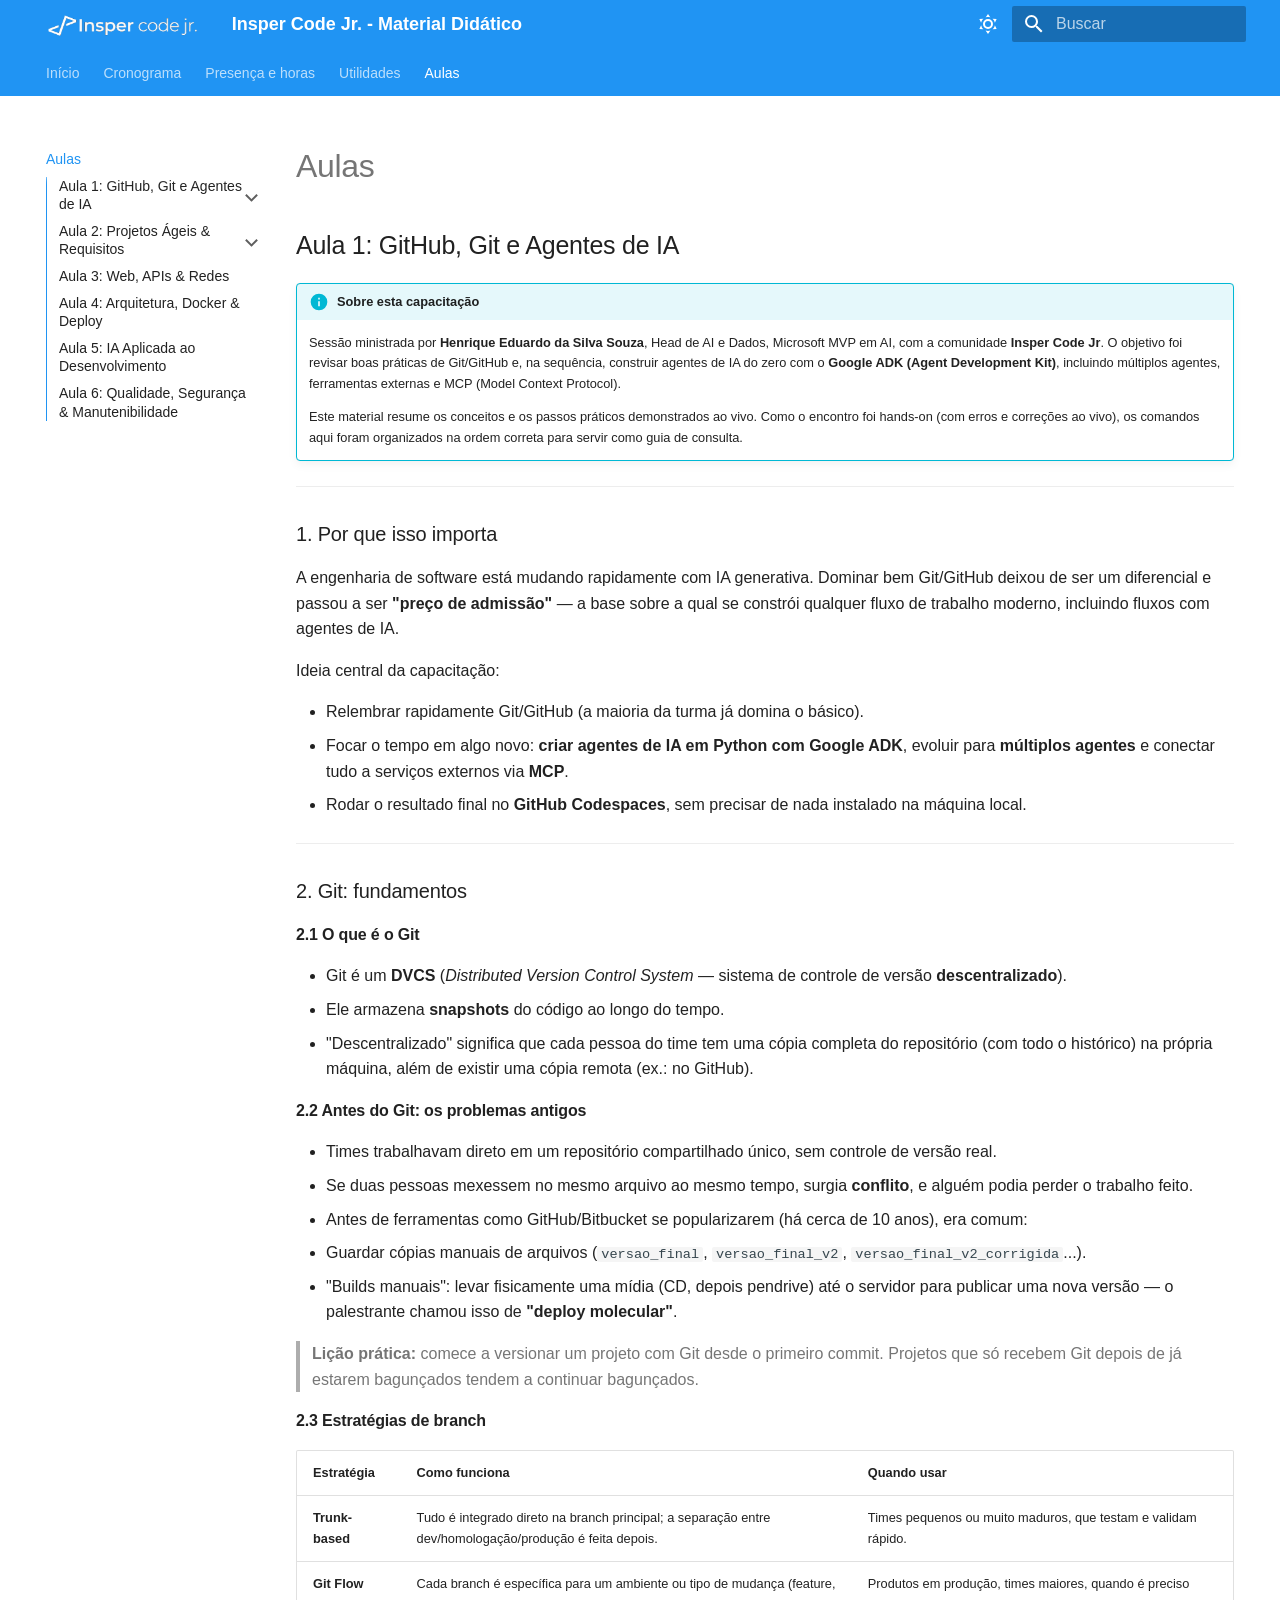
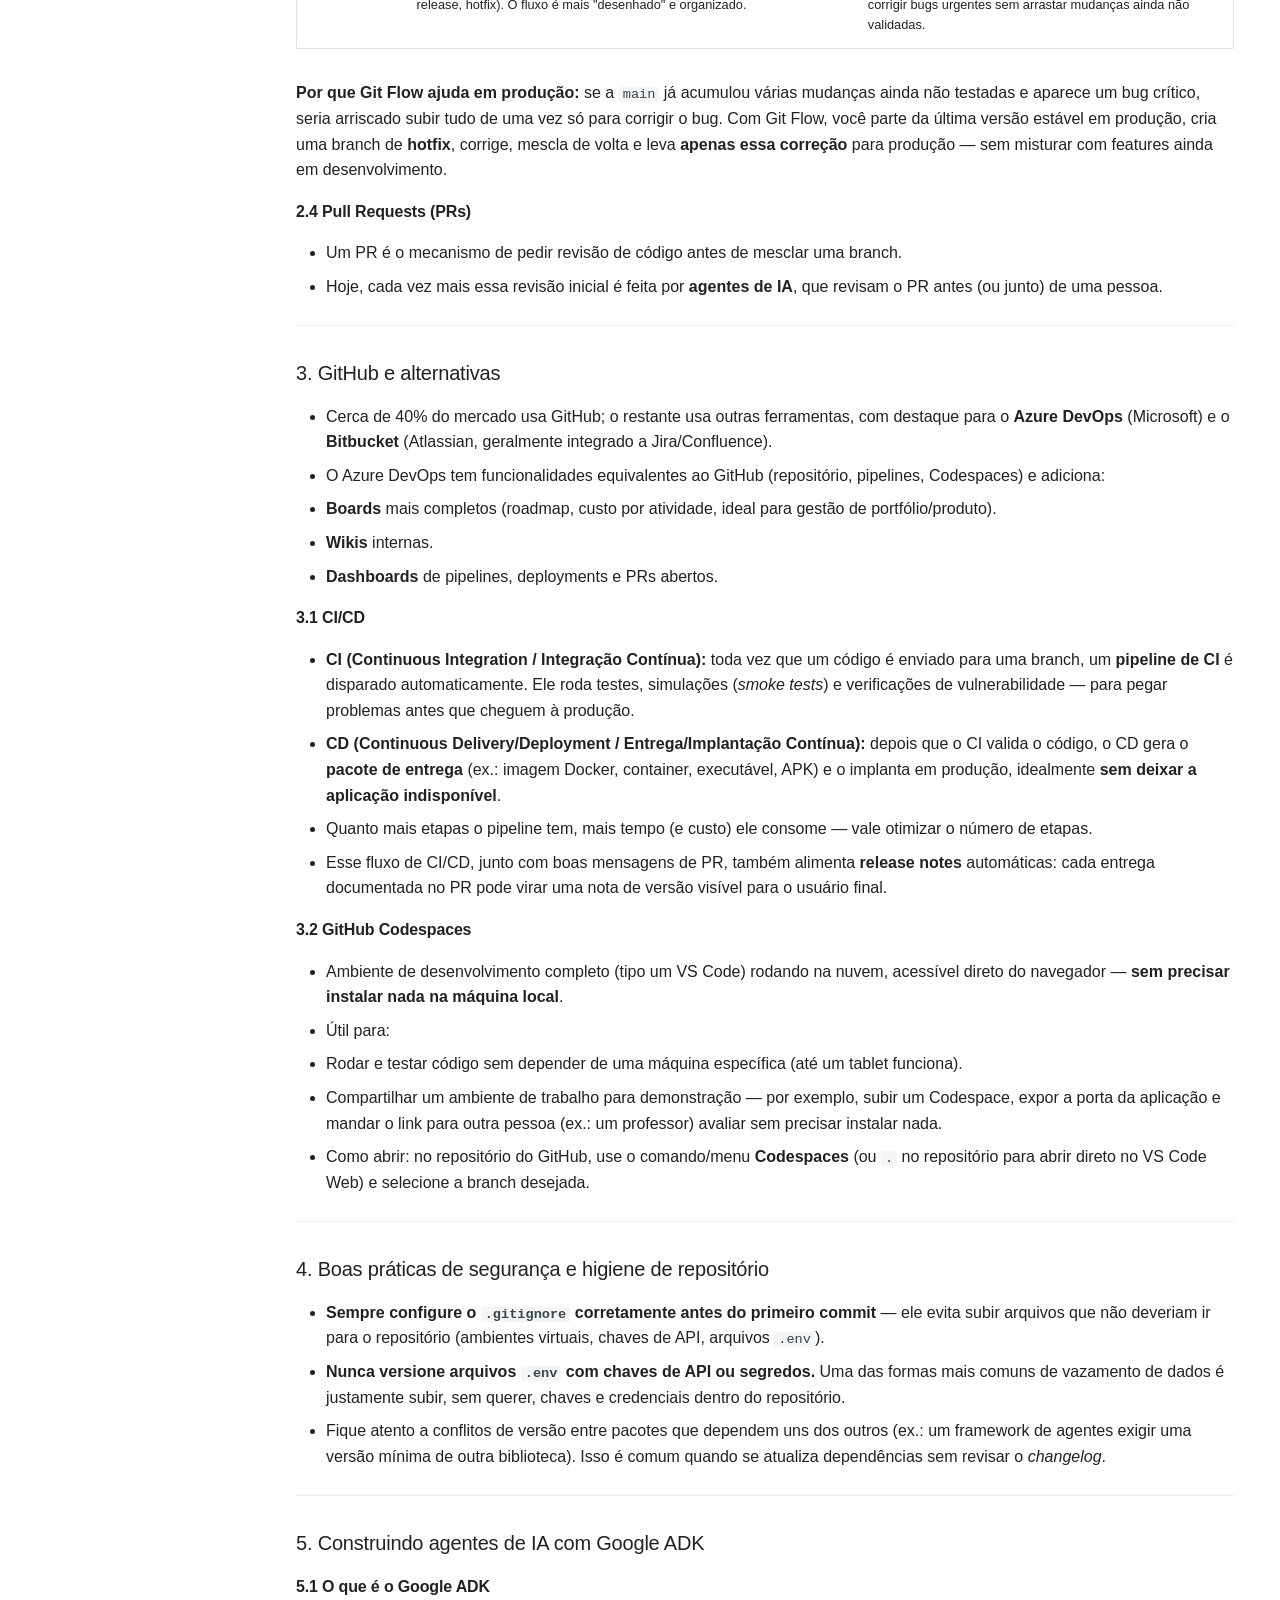
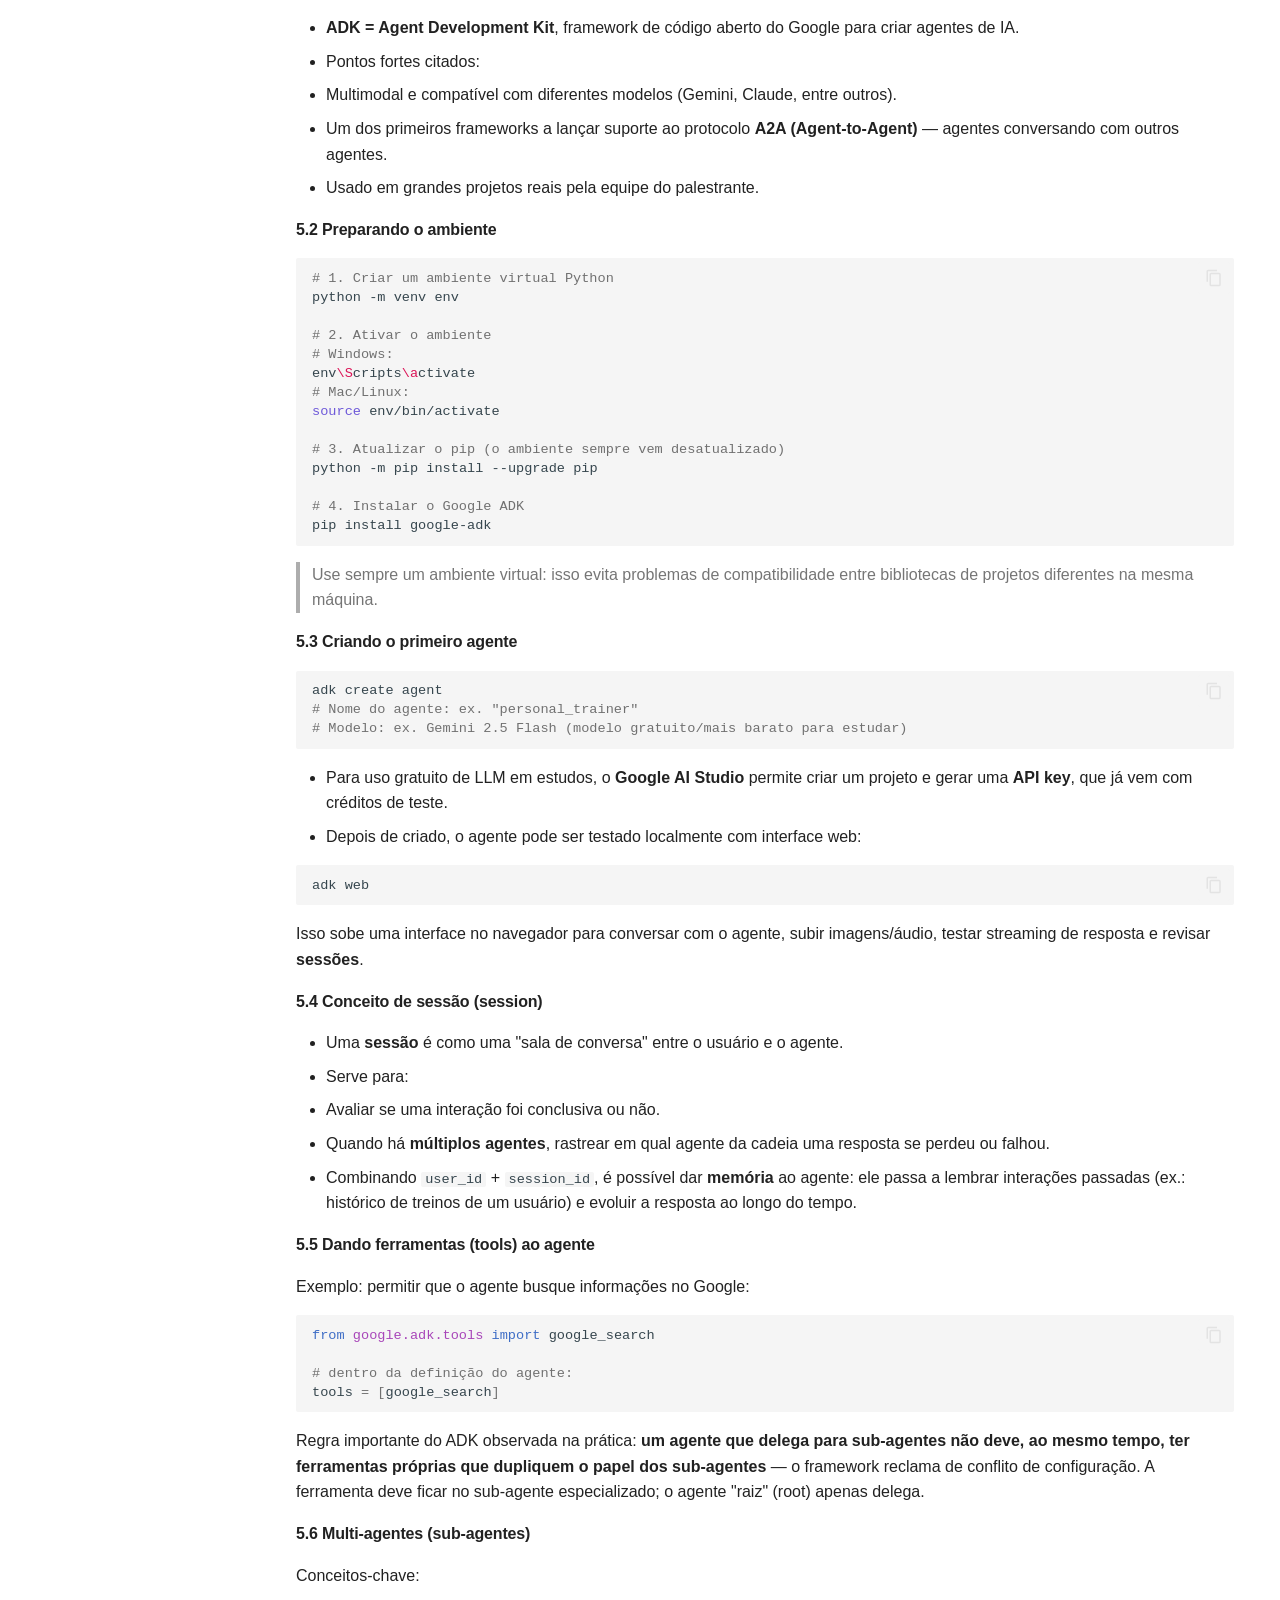
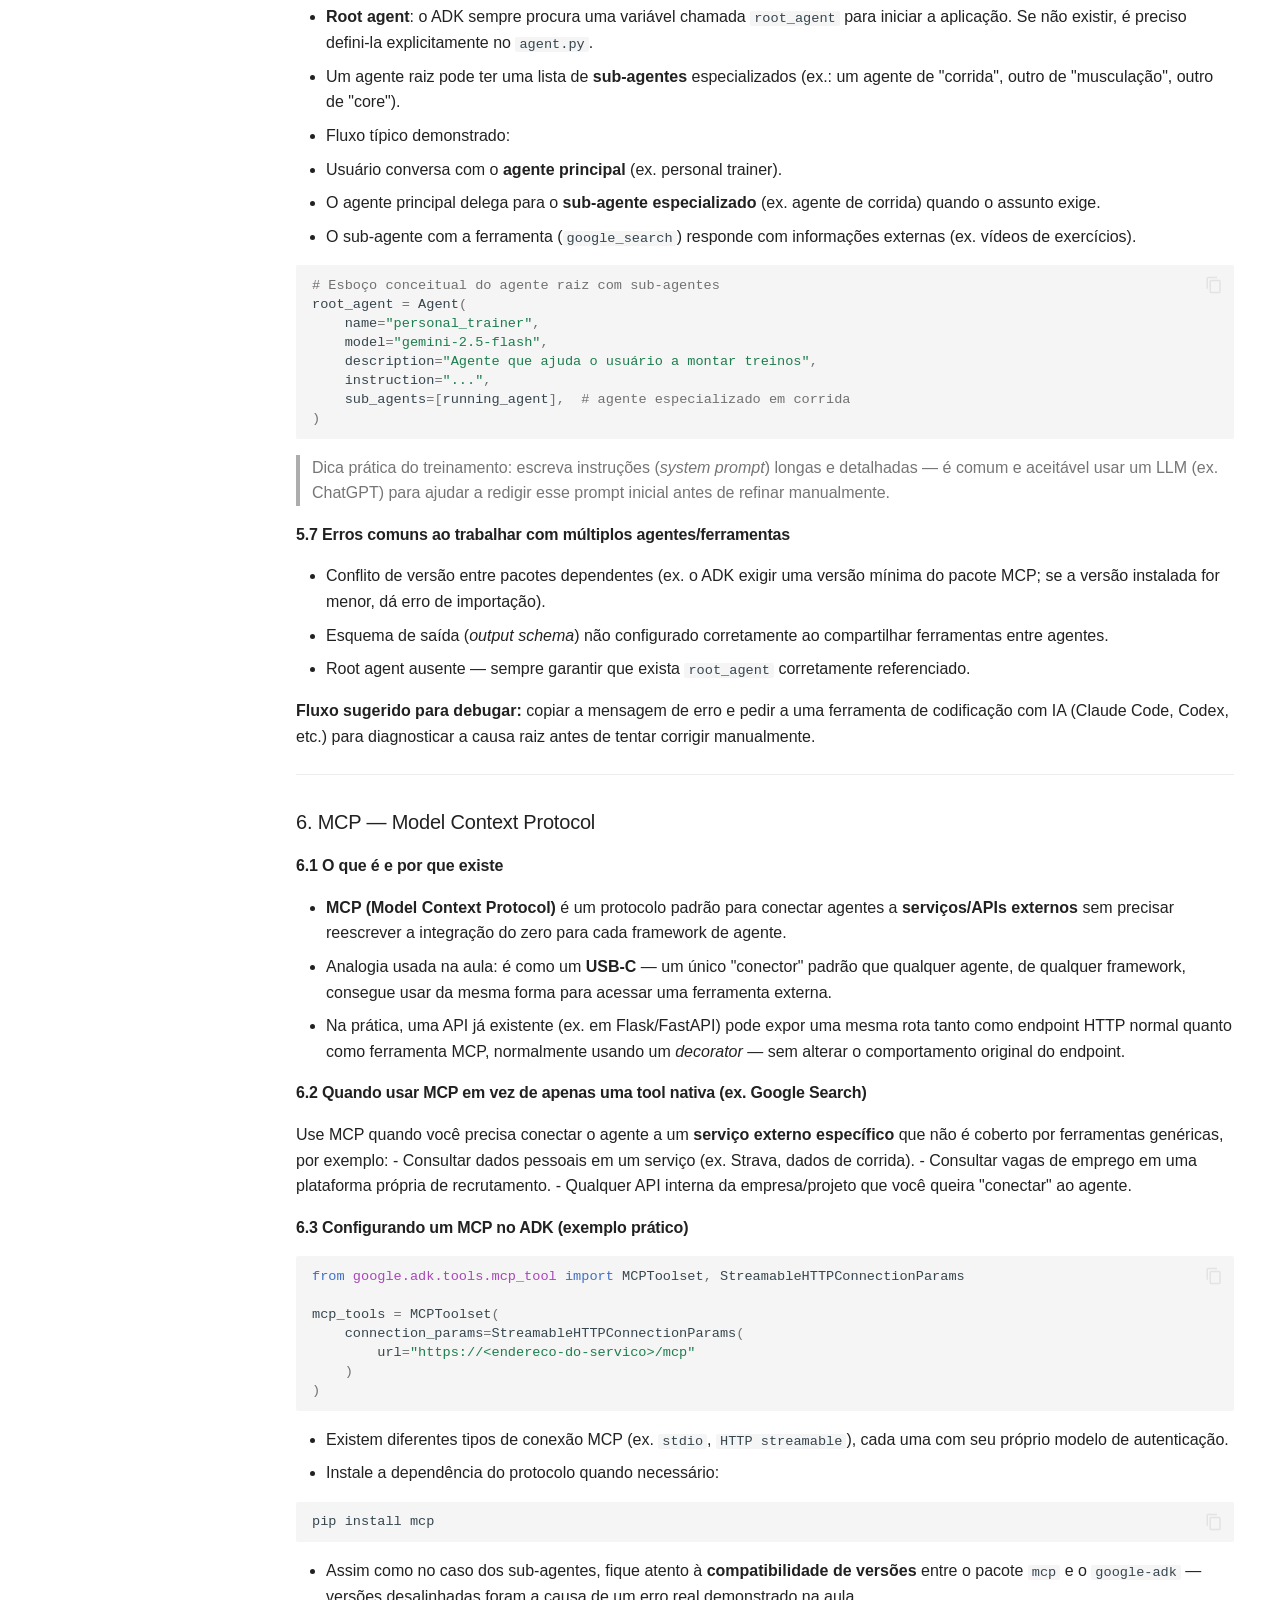
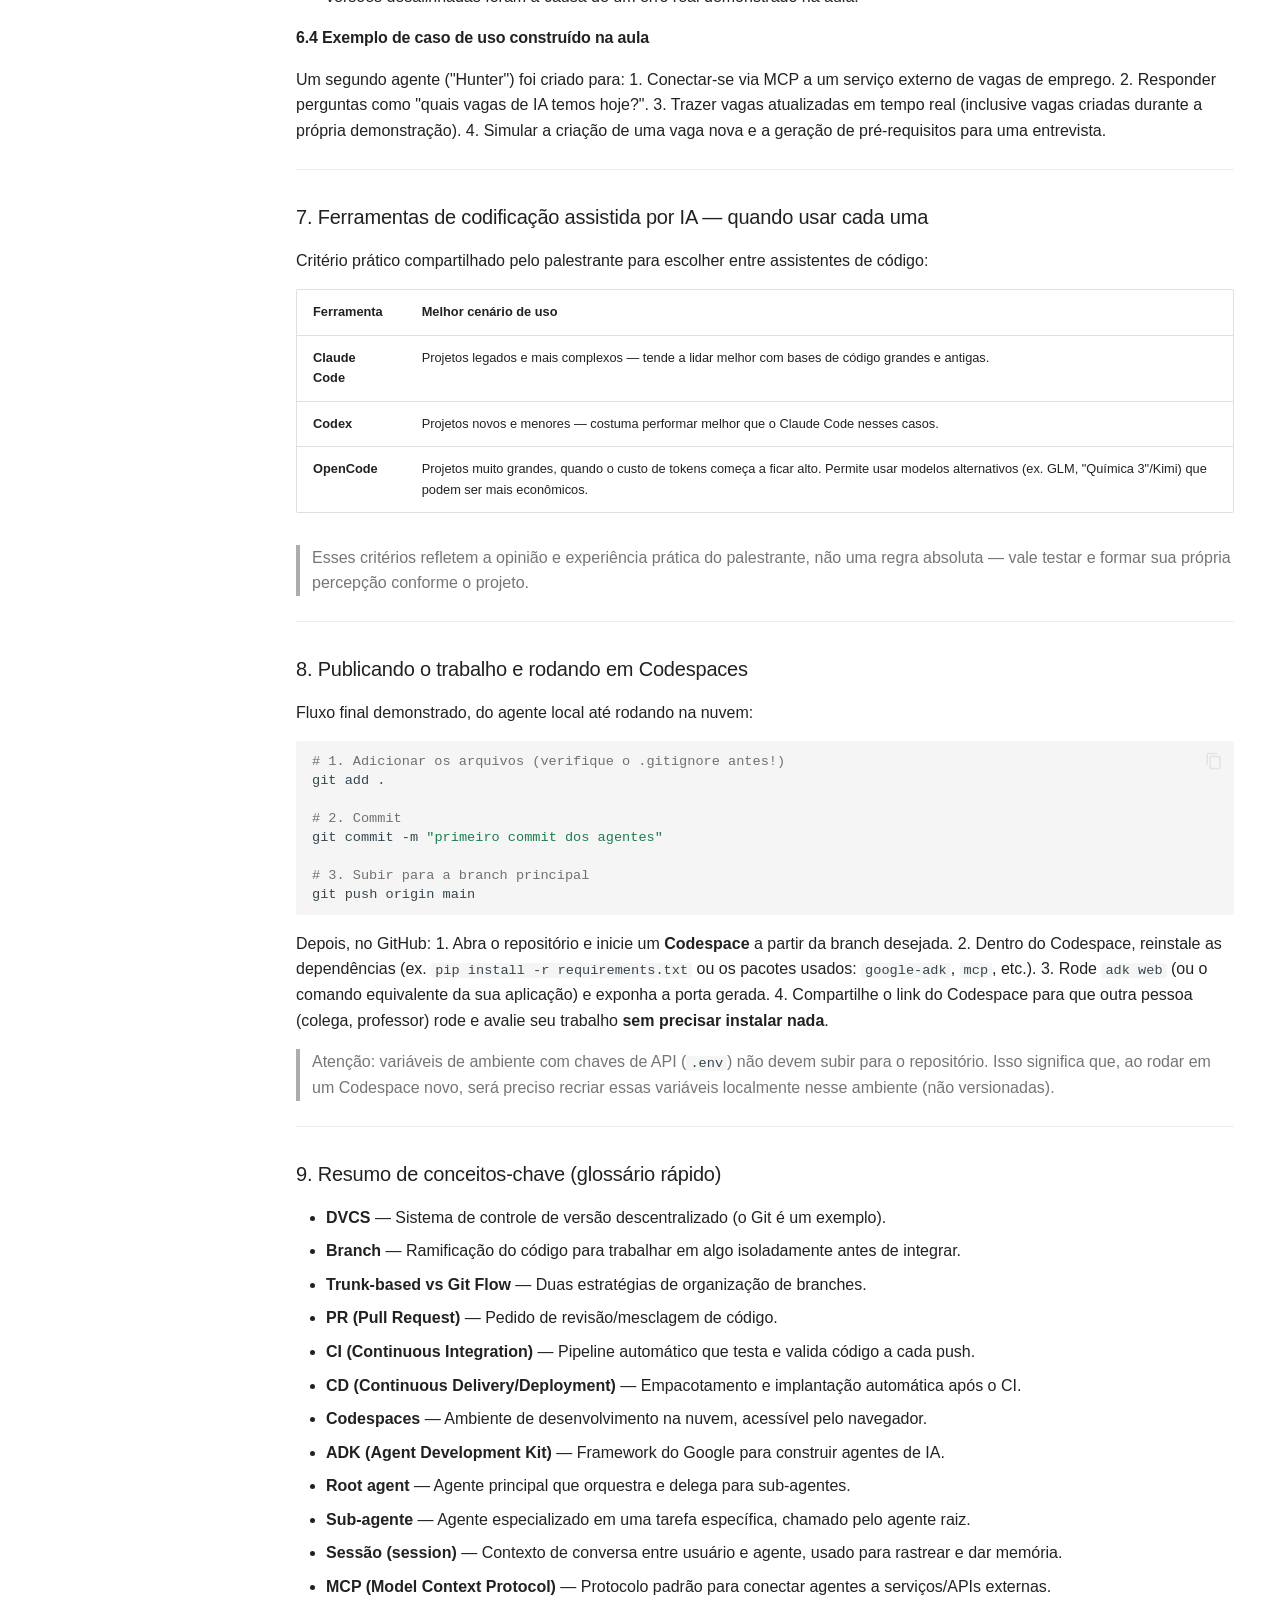
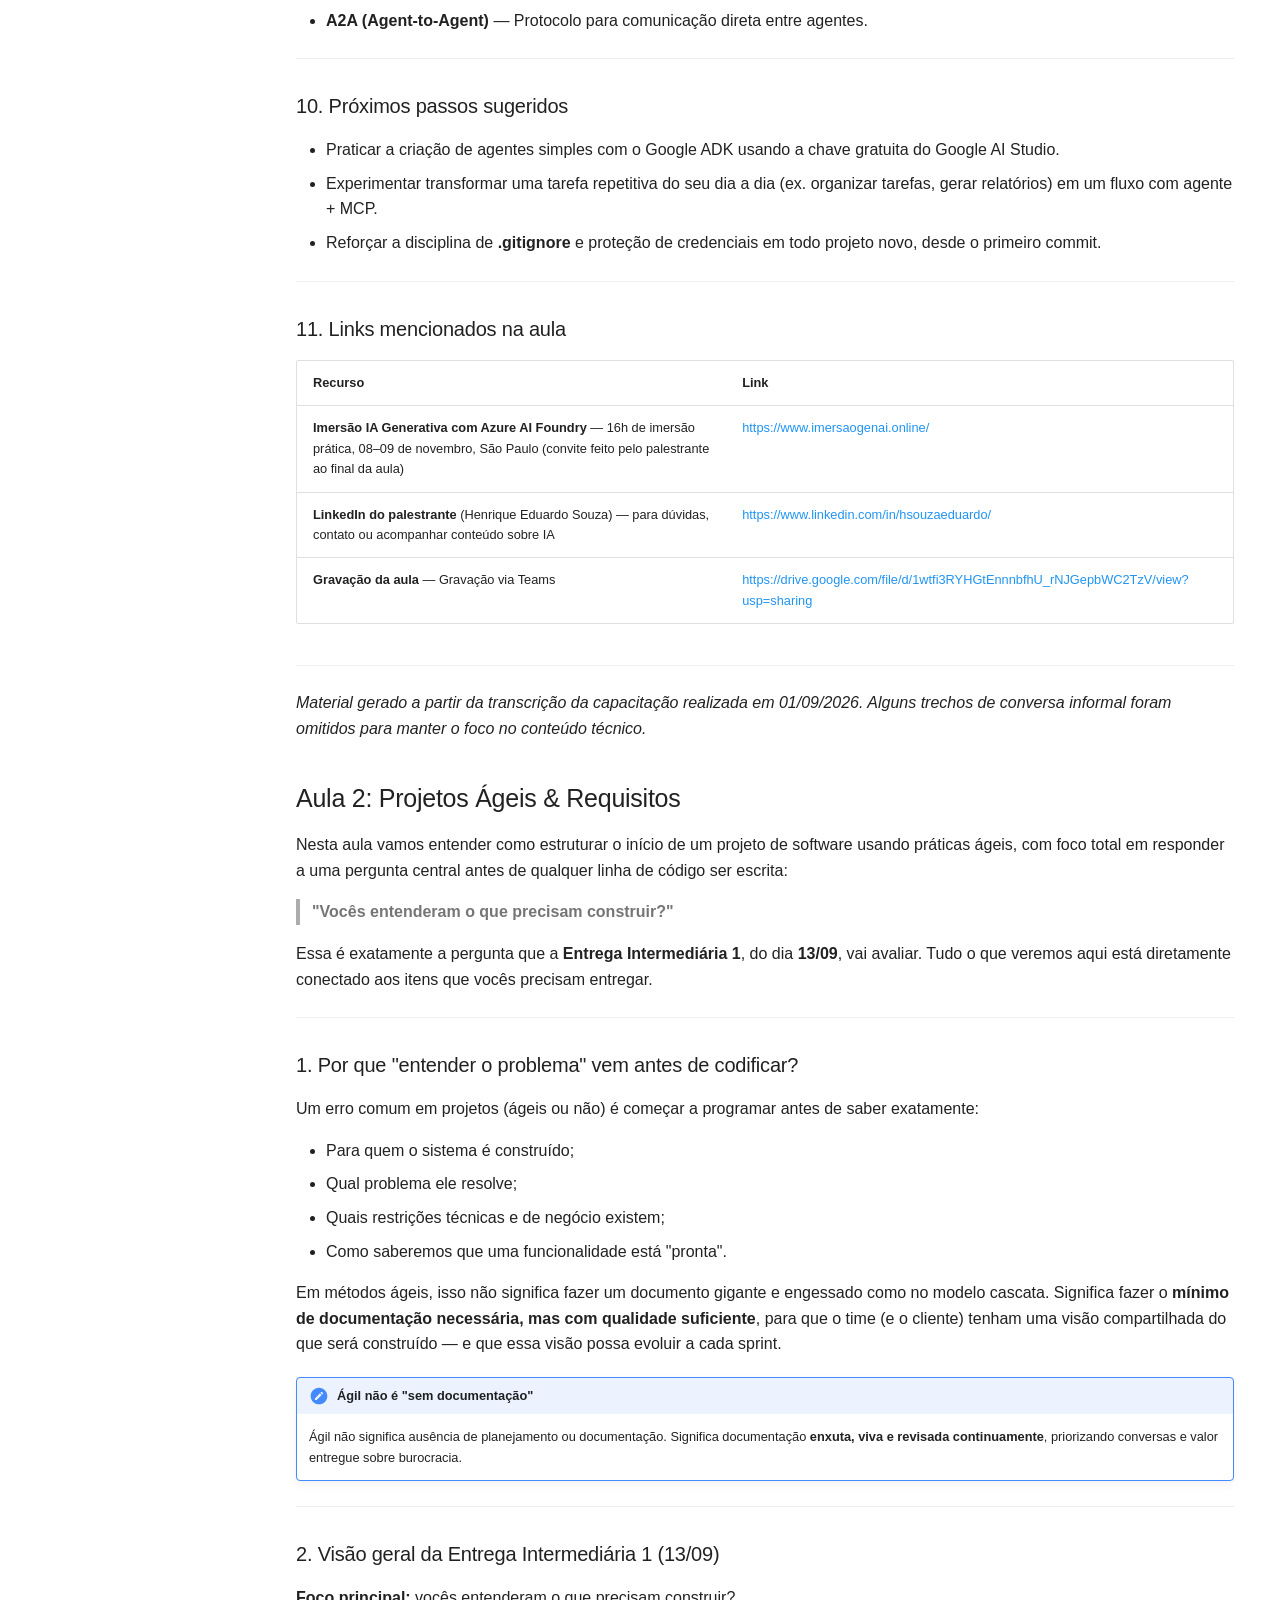
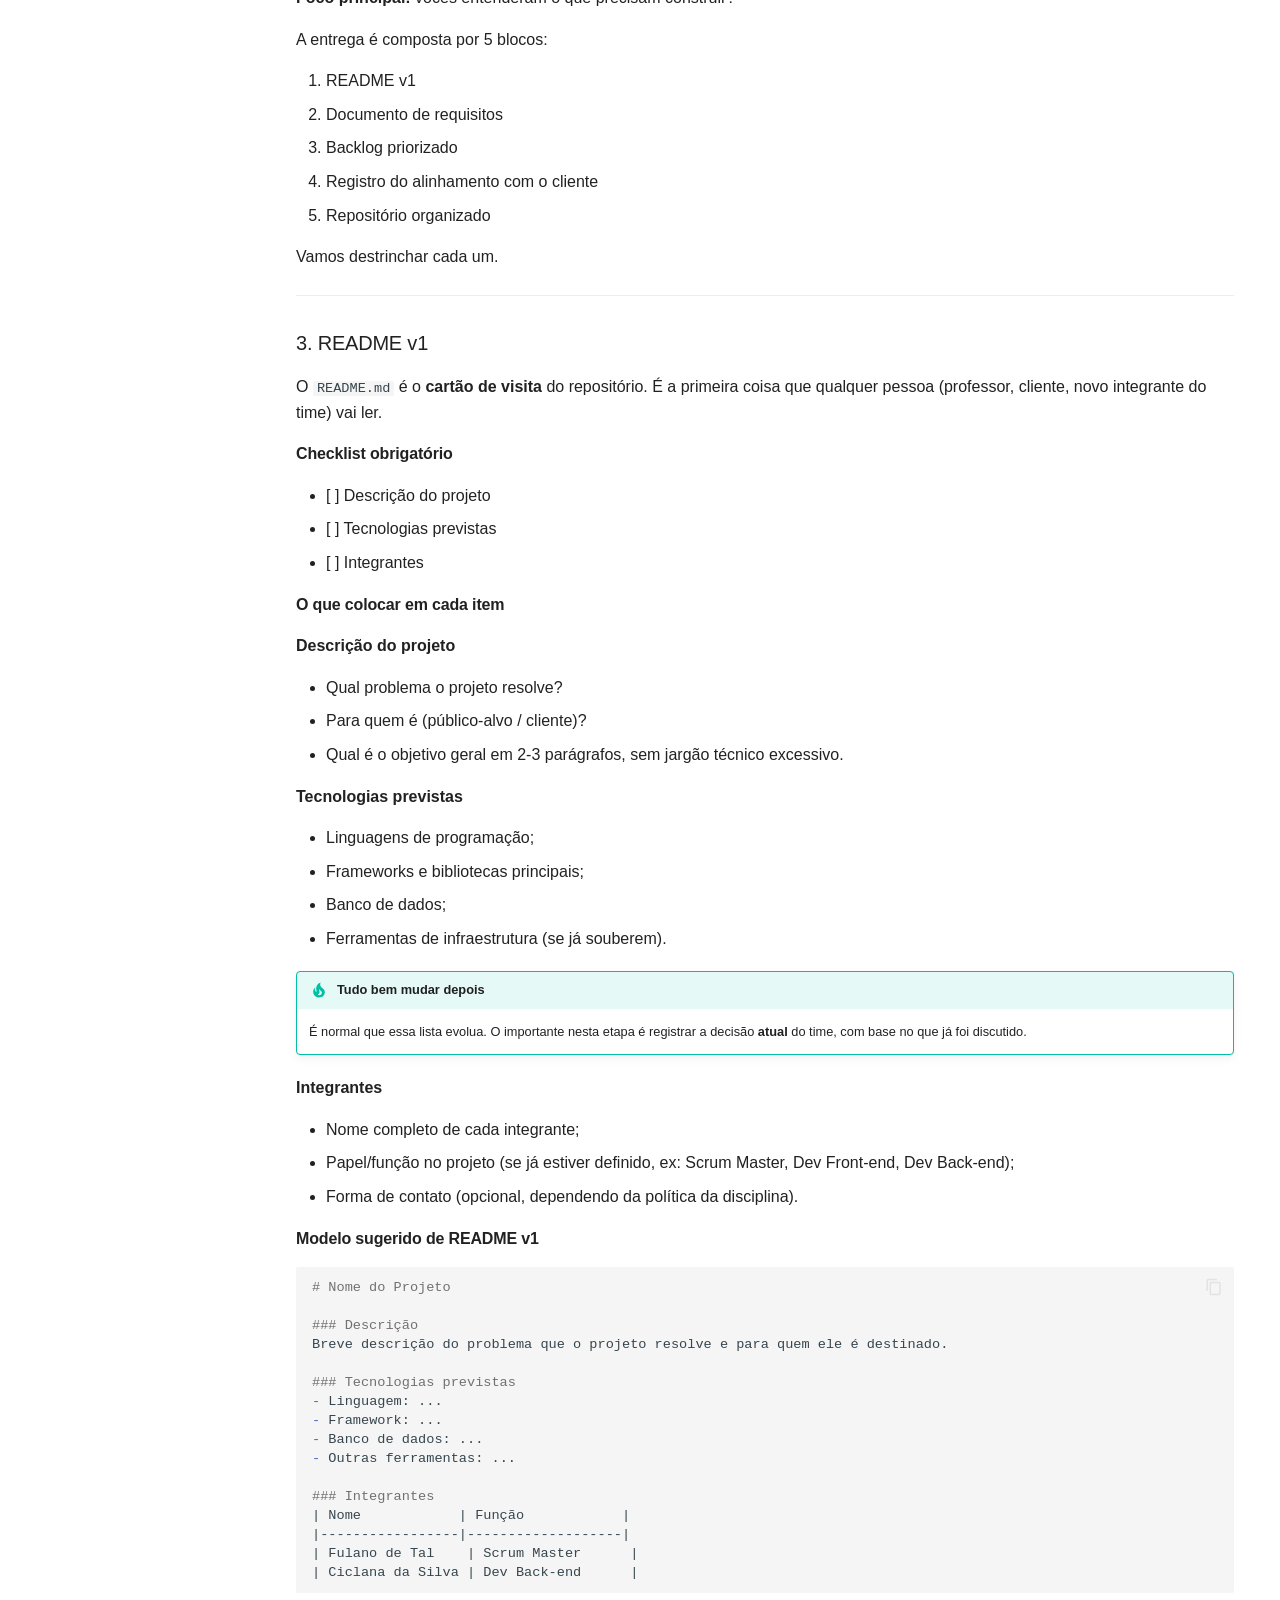
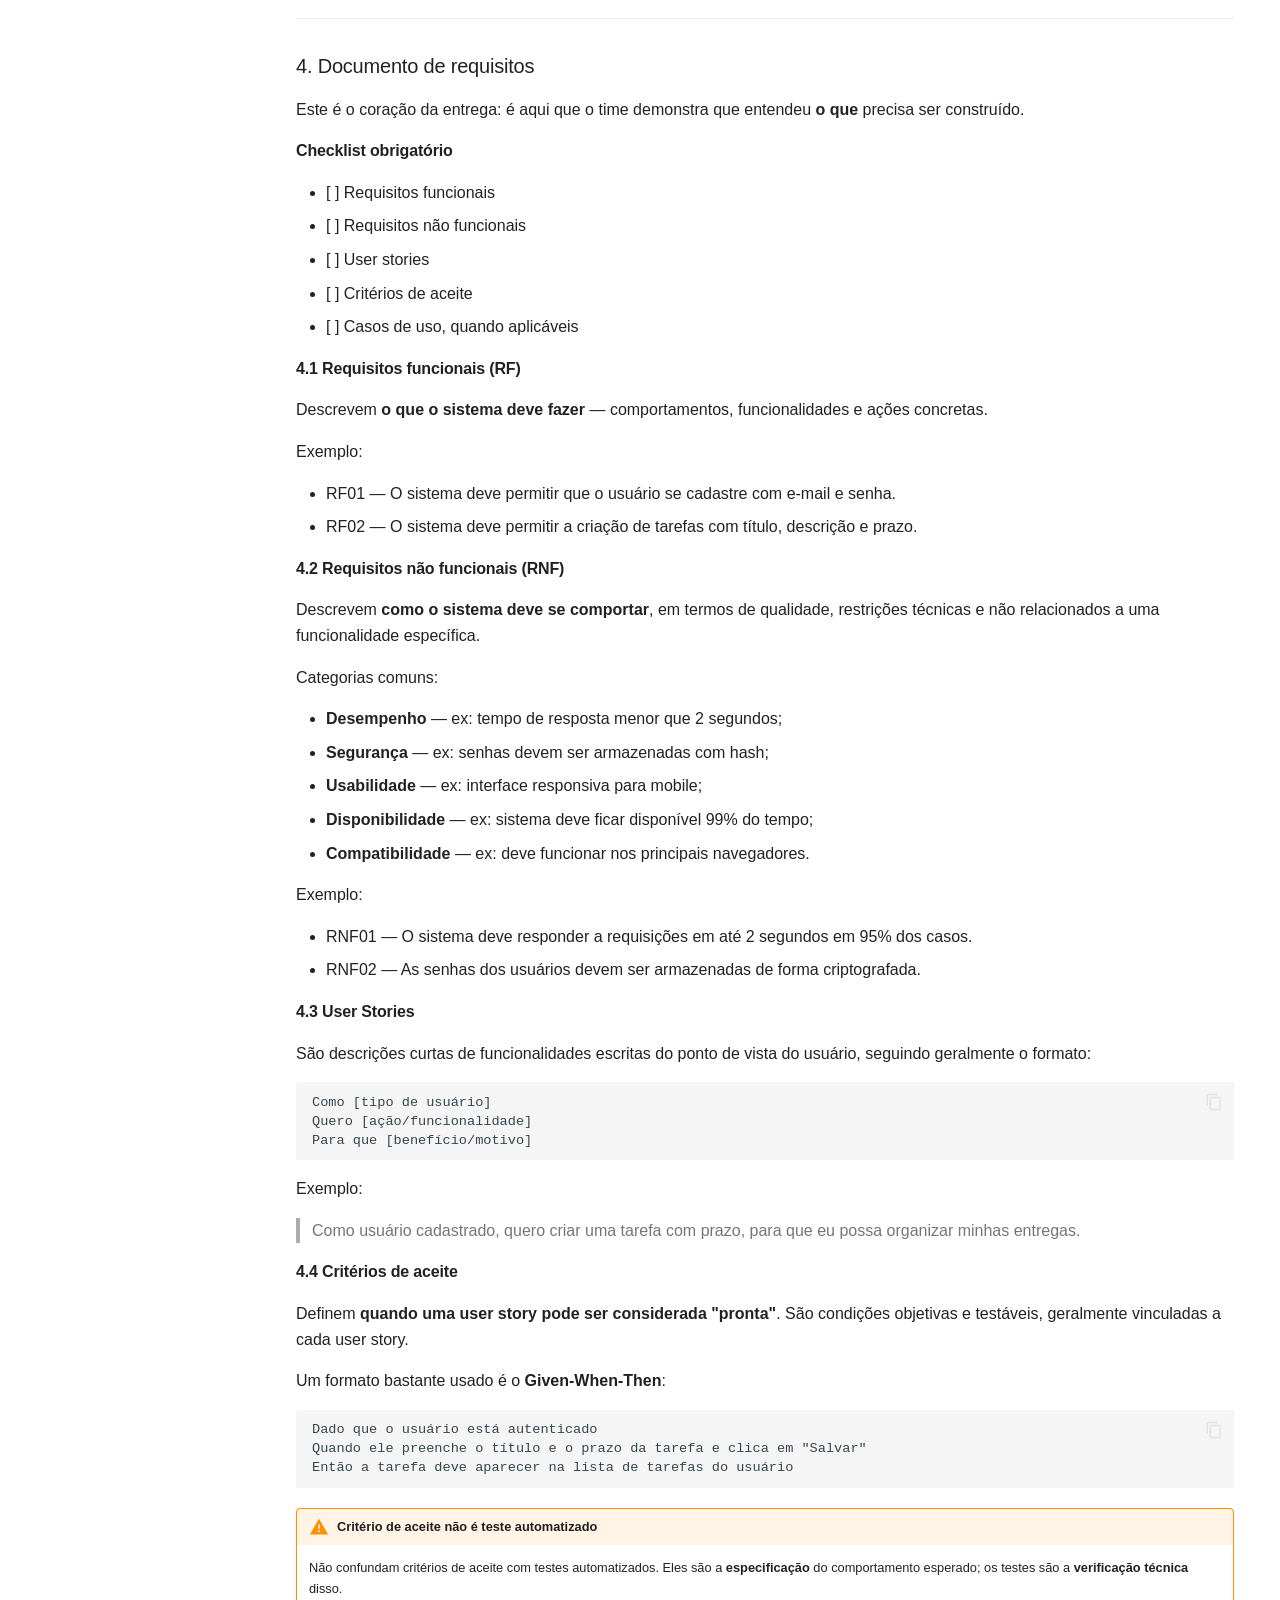
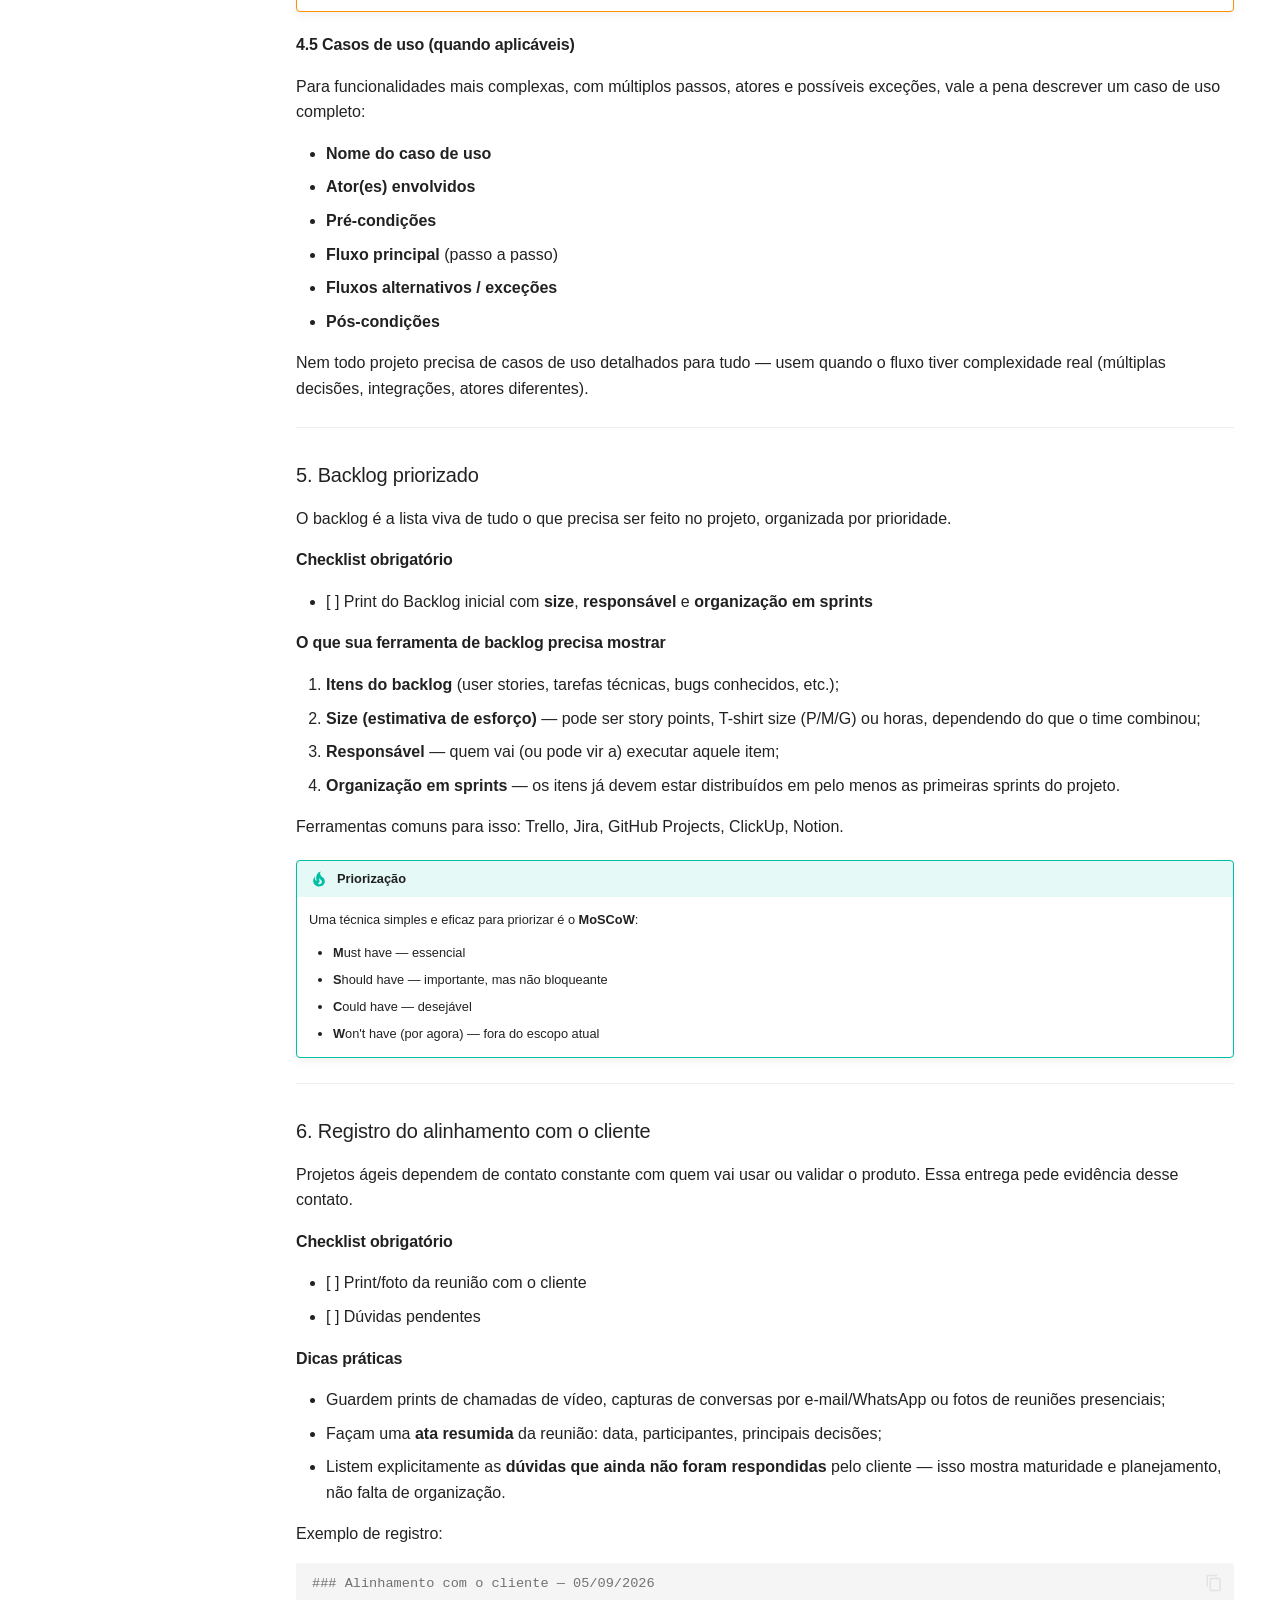
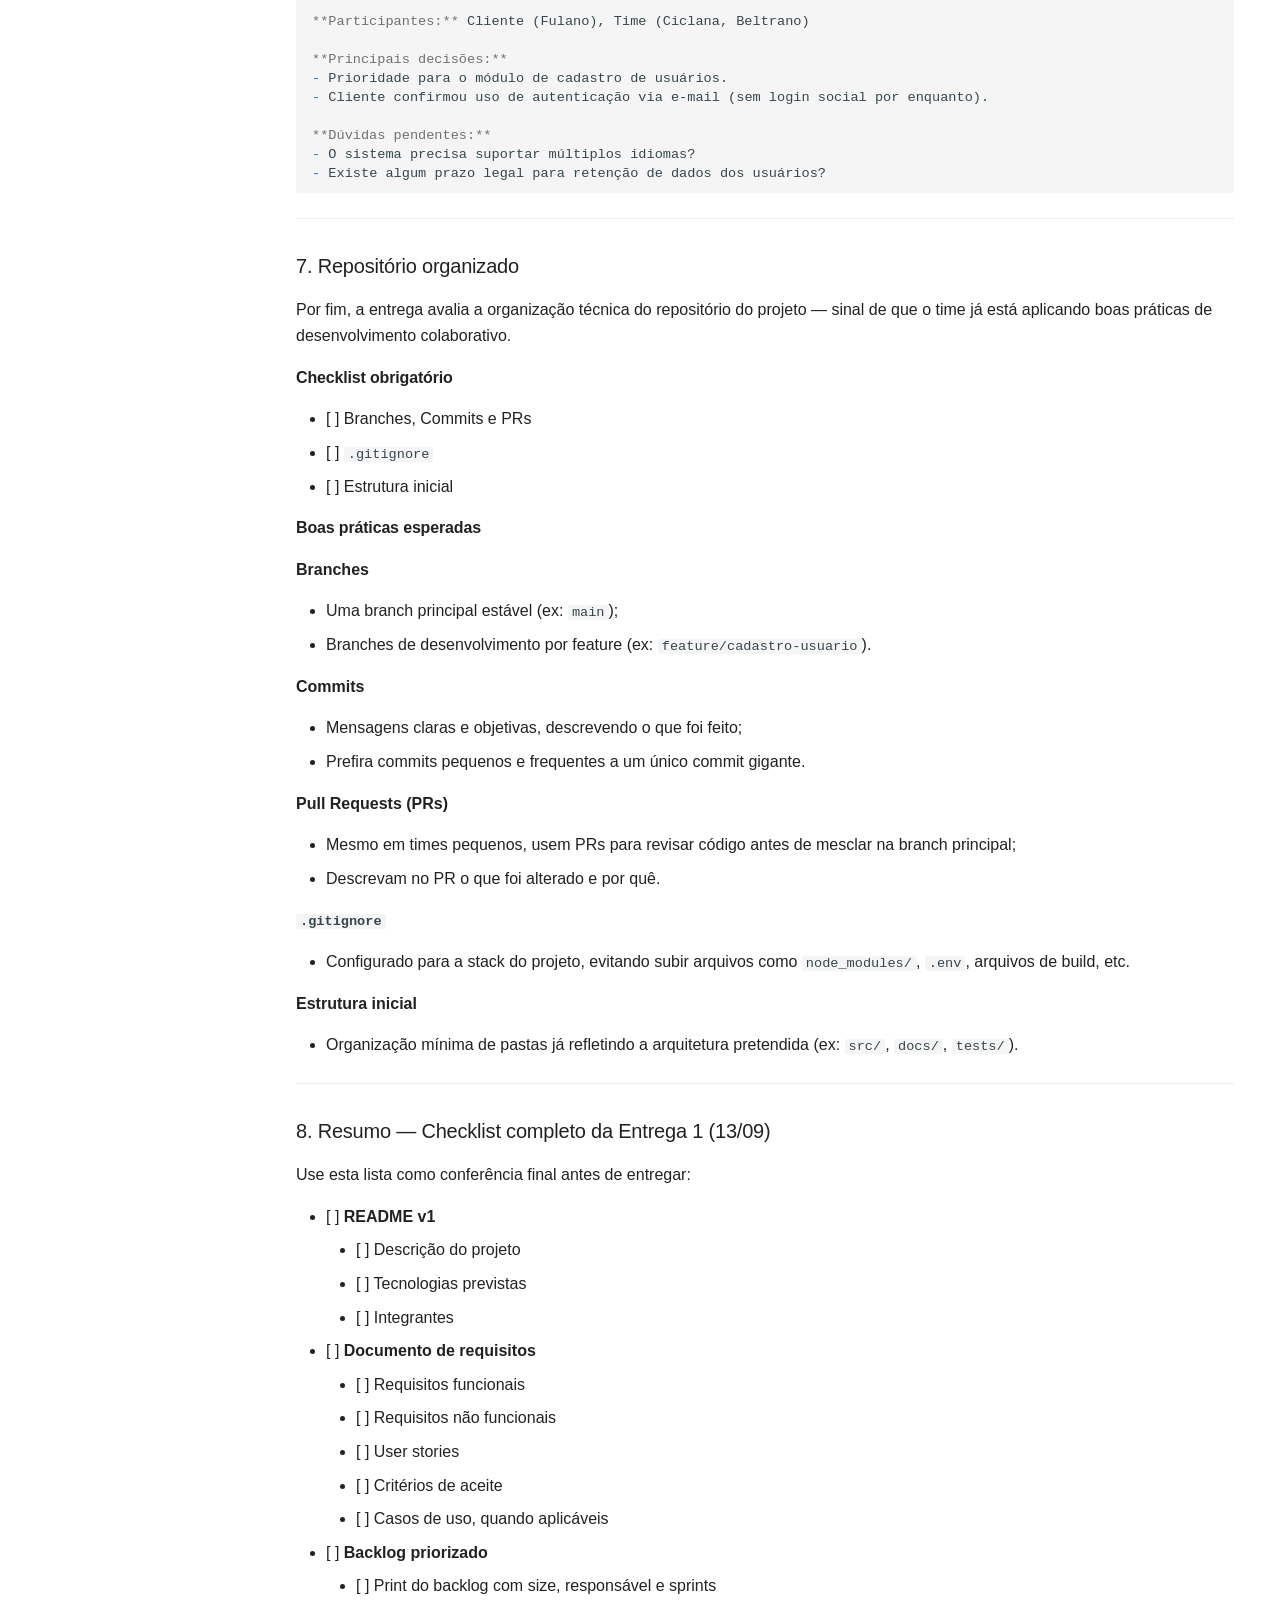
==== commit 0caa81f7: "Deployed 39ca73d with MkDocs version: 1.6.1" ====
--- a/aulas/index.html
+++ b/aulas/index.html
@@ -967,10 +967,10 @@
 </li>
         
           <li class="md-nav__item">
-  <a href="#2-visao-geral-da-entrega-intermediaria-1-1109" class="md-nav__link">
-    <span class="md-ellipsis">
-      
-        2. Visão geral da Entrega Intermediária 1 (11/09)
+  <a href="#2-visao-geral-da-entrega-intermediaria-1-1309" class="md-nav__link">
+    <span class="md-ellipsis">
+      
+        2. Visão geral da Entrega Intermediária 1 (13/09)
       
     </span>
   </a>
@@ -1228,10 +1228,10 @@
 </li>
         
           <li class="md-nav__item">
-  <a href="#8-resumo-checklist-completo-da-entrega-1-1109" class="md-nav__link">
-    <span class="md-ellipsis">
-      
-        8. Resumo — Checklist completo da Entrega 1 (11/09)
+  <a href="#8-resumo-checklist-completo-da-entrega-1-1309" class="md-nav__link">
+    <span class="md-ellipsis">
+      
+        8. Resumo — Checklist completo da Entrega 1 (13/09)
       
     </span>
   </a>
@@ -1643,7 +1643,7 @@
 <blockquote>
 <p><strong>"Vocês entenderam o que precisam construir?"</strong></p>
 </blockquote>
-<p>Essa é exatamente a pergunta que a <strong>Entrega Intermediária 1</strong>, do dia <strong>11/09</strong>, vai avaliar. Tudo o que veremos aqui está diretamente conectado aos itens que vocês precisam entregar.</p>
+<p>Essa é exatamente a pergunta que a <strong>Entrega Intermediária 1</strong>, do dia <strong>13/09</strong>, vai avaliar. Tudo o que veremos aqui está diretamente conectado aos itens que vocês precisam entregar.</p>
 <hr />
 <h3 id="1-por-que-entender-o-problema-vem-antes-de-codificar">1. Por que "entender o problema" vem antes de codificar?<a class="headerlink" href="#1-por-que-entender-o-problema-vem-antes-de-codificar" title="Permanent link">&para;</a></h3>
 <p>Um erro comum em projetos (ágeis ou não) é começar a programar antes de saber exatamente:</p>
@@ -1659,7 +1659,7 @@
 <p>Ágil não significa ausência de planejamento ou documentação. Significa documentação <strong>enxuta, viva e revisada continuamente</strong>, priorizando conversas e valor entregue sobre burocracia.</p>
 </div>
 <hr />
-<h3 id="2-visao-geral-da-entrega-intermediaria-1-1109">2. Visão geral da Entrega Intermediária 1 (11/09)<a class="headerlink" href="#2-visao-geral-da-entrega-intermediaria-1-1109" title="Permanent link">&para;</a></h3>
+<h3 id="2-visao-geral-da-entrega-intermediaria-1-1309">2. Visão geral da Entrega Intermediária 1 (13/09)<a class="headerlink" href="#2-visao-geral-da-entrega-intermediaria-1-1309" title="Permanent link">&para;</a></h3>
 <p><strong>Foco principal:</strong> vocês entenderam o que precisam construir?</p>
 <p>A entrega é composta por 5 blocos:</p>
 <ol>
@@ -1874,7 +1874,7 @@
 <li>Organização mínima de pastas já refletindo a arquitetura pretendida (ex: <code>src/</code>, <code>docs/</code>, <code>tests/</code>).</li>
 </ul>
 <hr />
-<h3 id="8-resumo-checklist-completo-da-entrega-1-1109">8. Resumo — Checklist completo da Entrega 1 (11/09)<a class="headerlink" href="#8-resumo-checklist-completo-da-entrega-1-1109" title="Permanent link">&para;</a></h3>
+<h3 id="8-resumo-checklist-completo-da-entrega-1-1309">8. Resumo — Checklist completo da Entrega 1 (13/09)<a class="headerlink" href="#8-resumo-checklist-completo-da-entrega-1-1309" title="Permanent link">&para;</a></h3>
 <p>Use esta lista como conferência final antes de entregar:</p>
 <ul>
 <li>[ ] <strong>README v1</strong><ul>
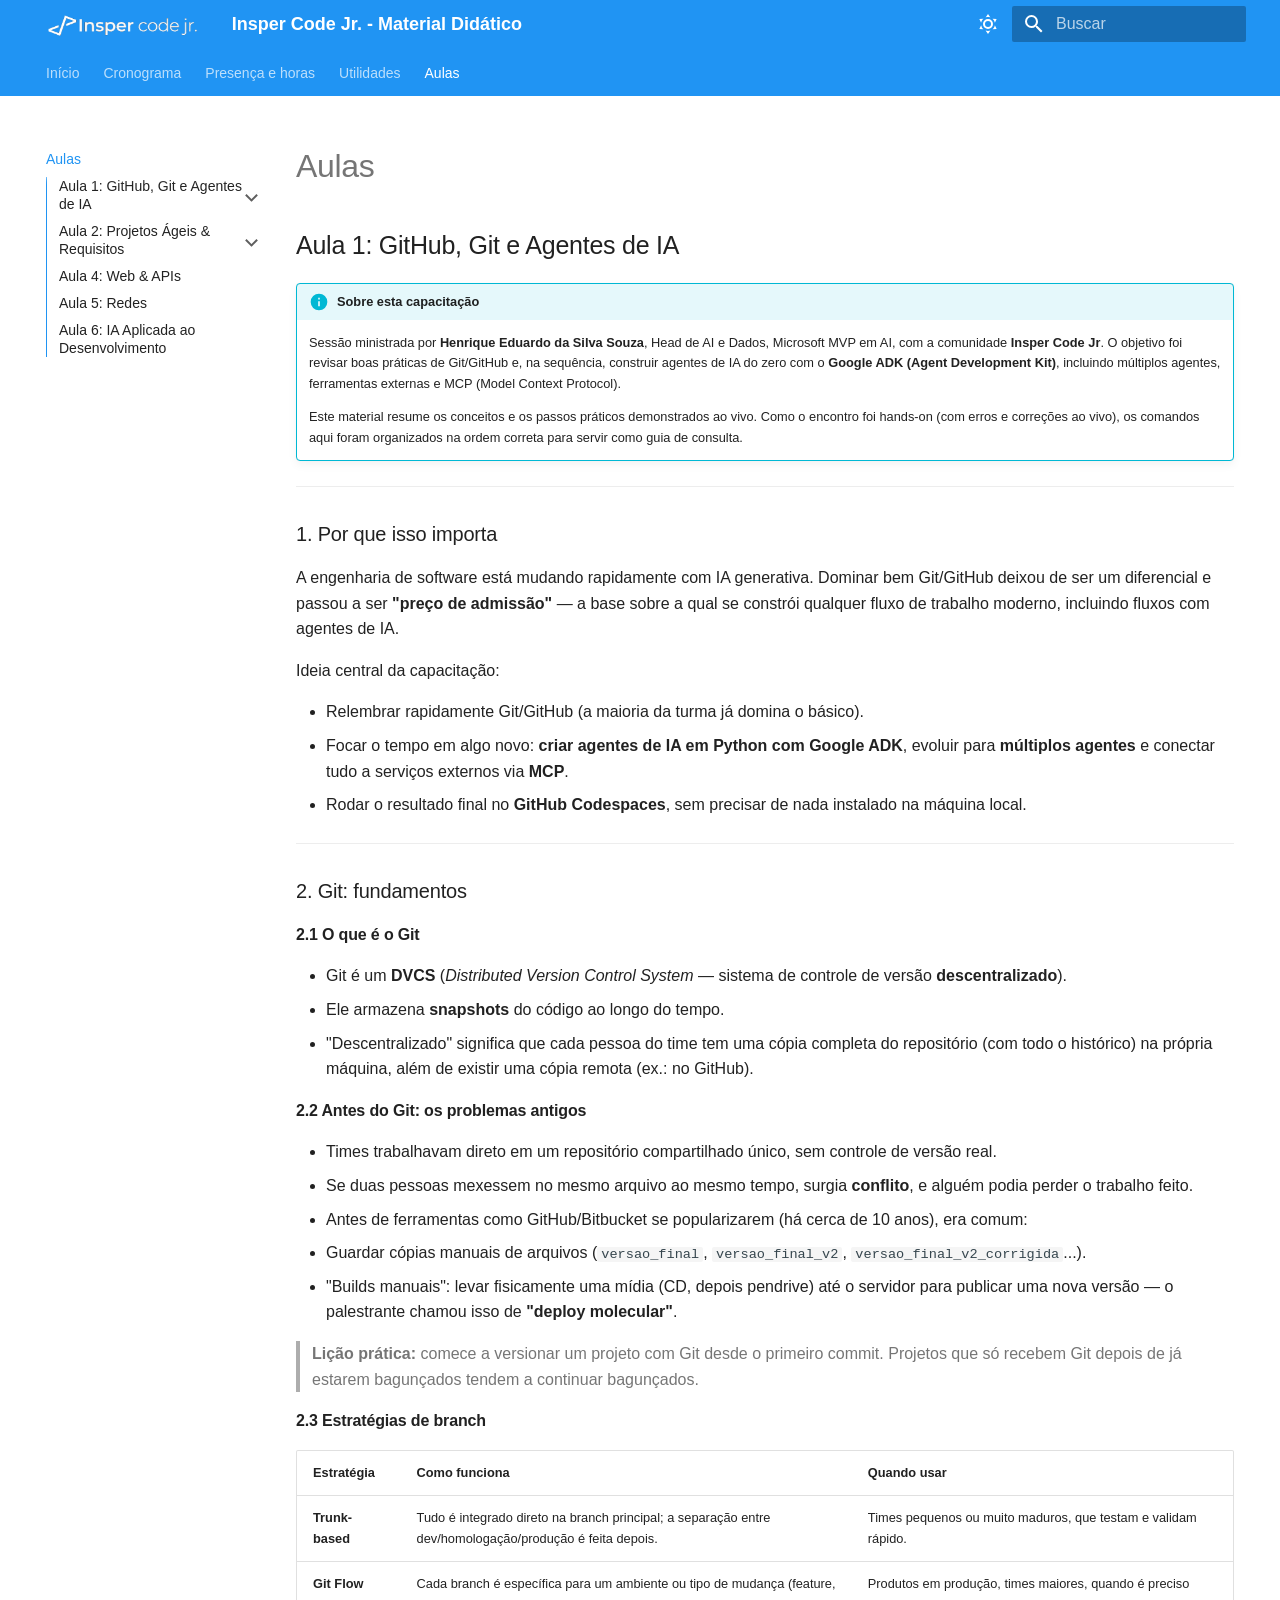
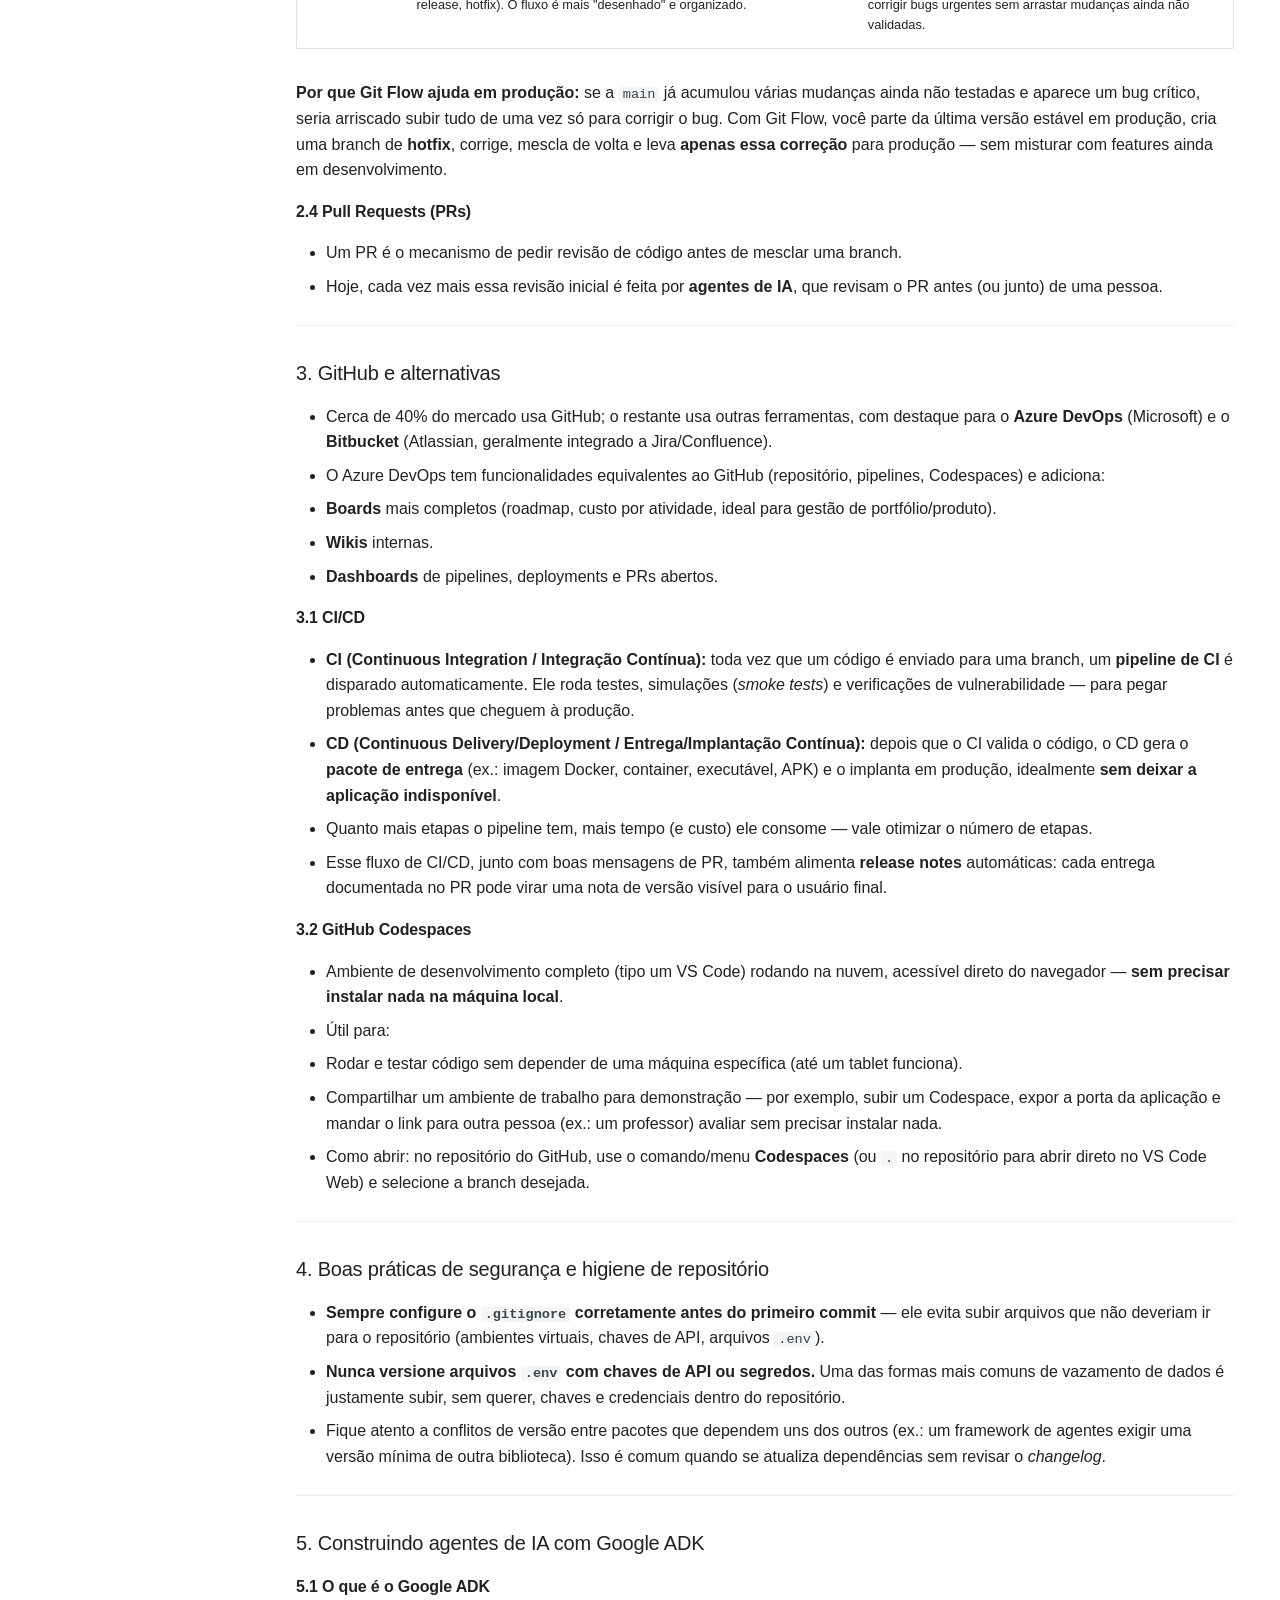
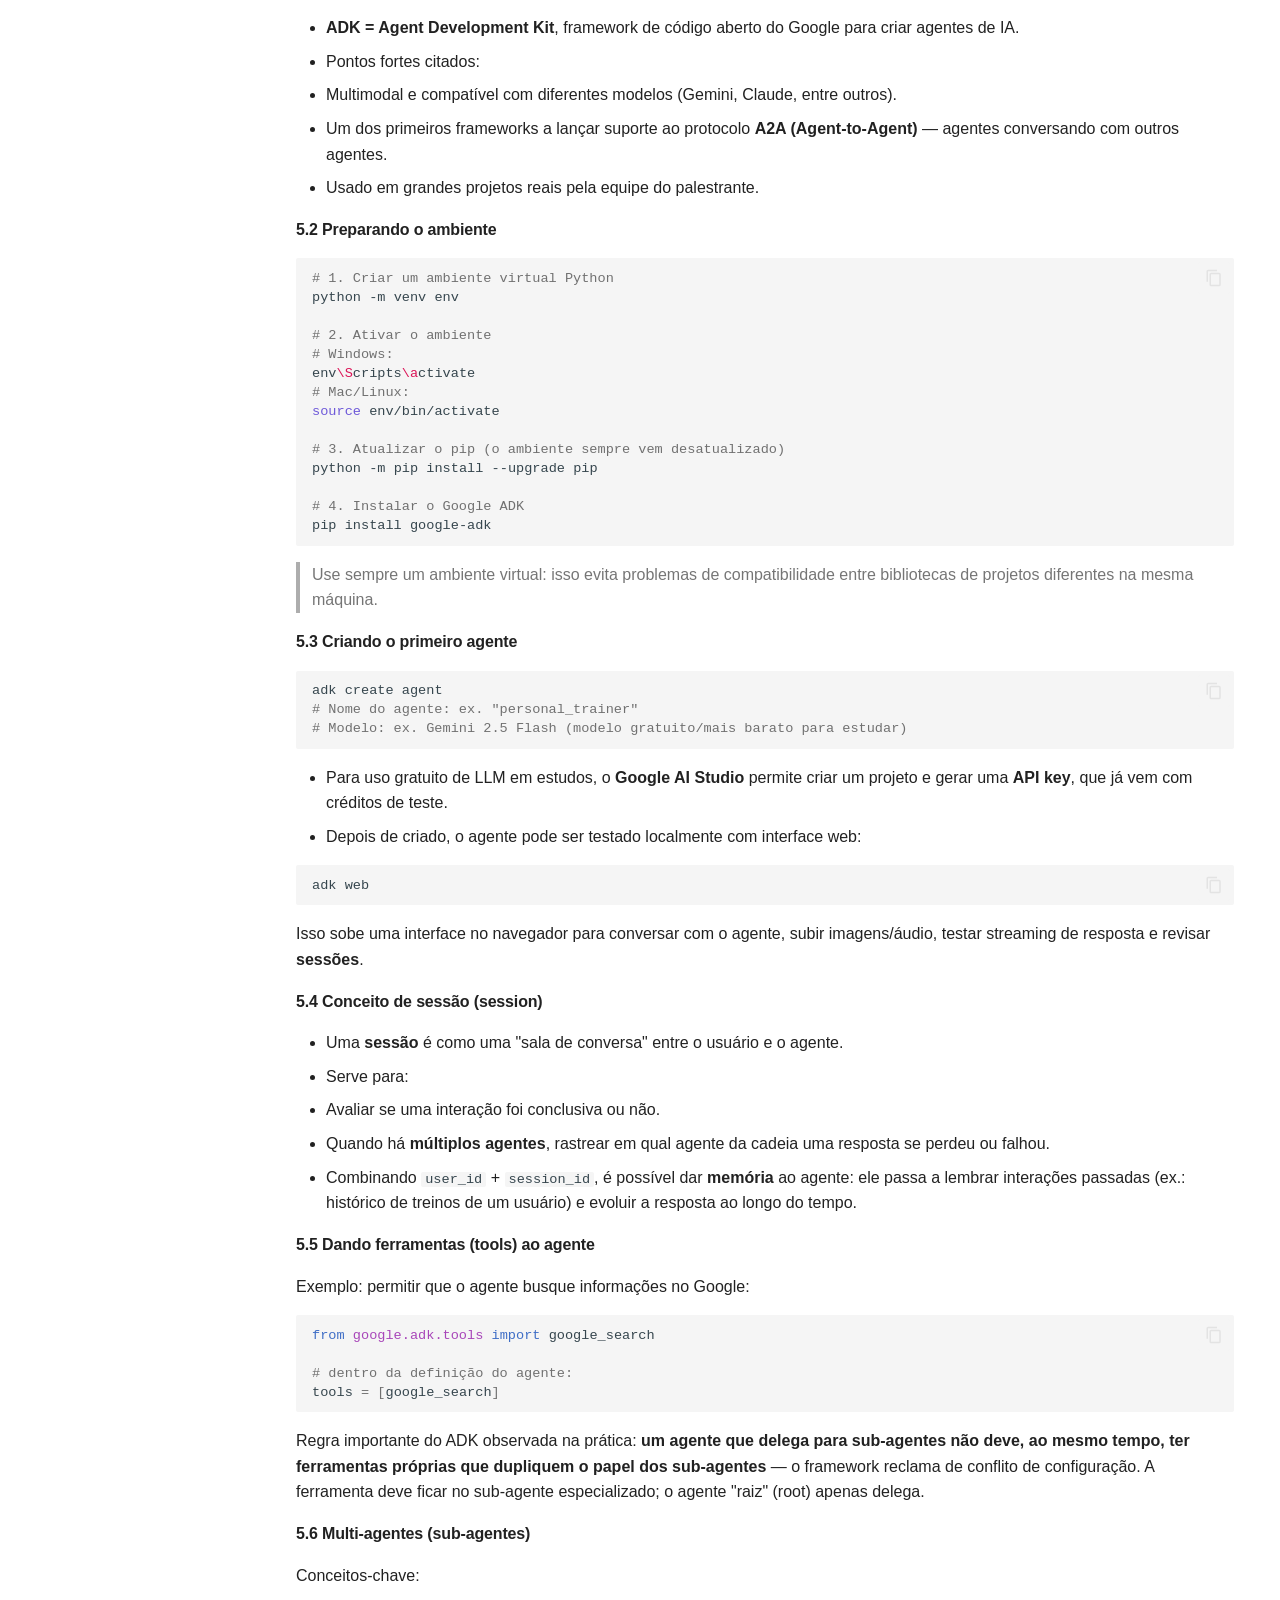
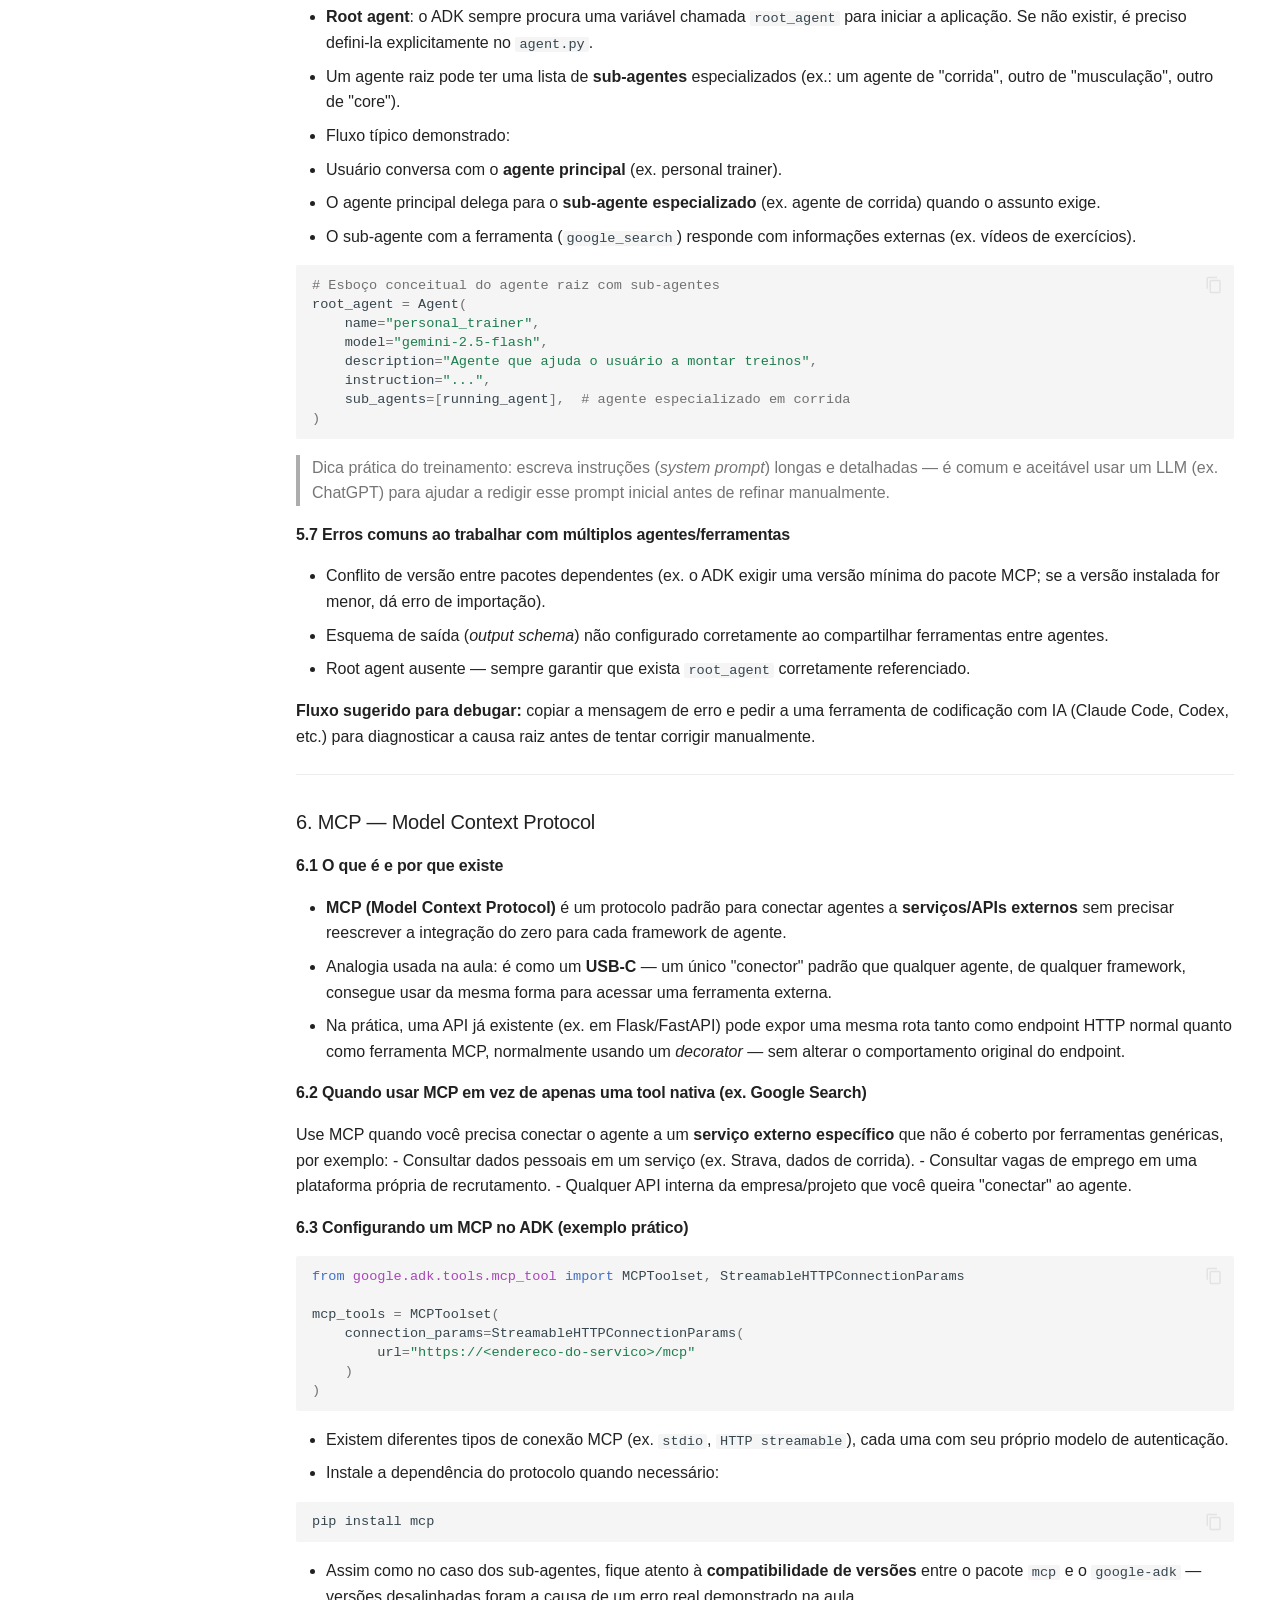
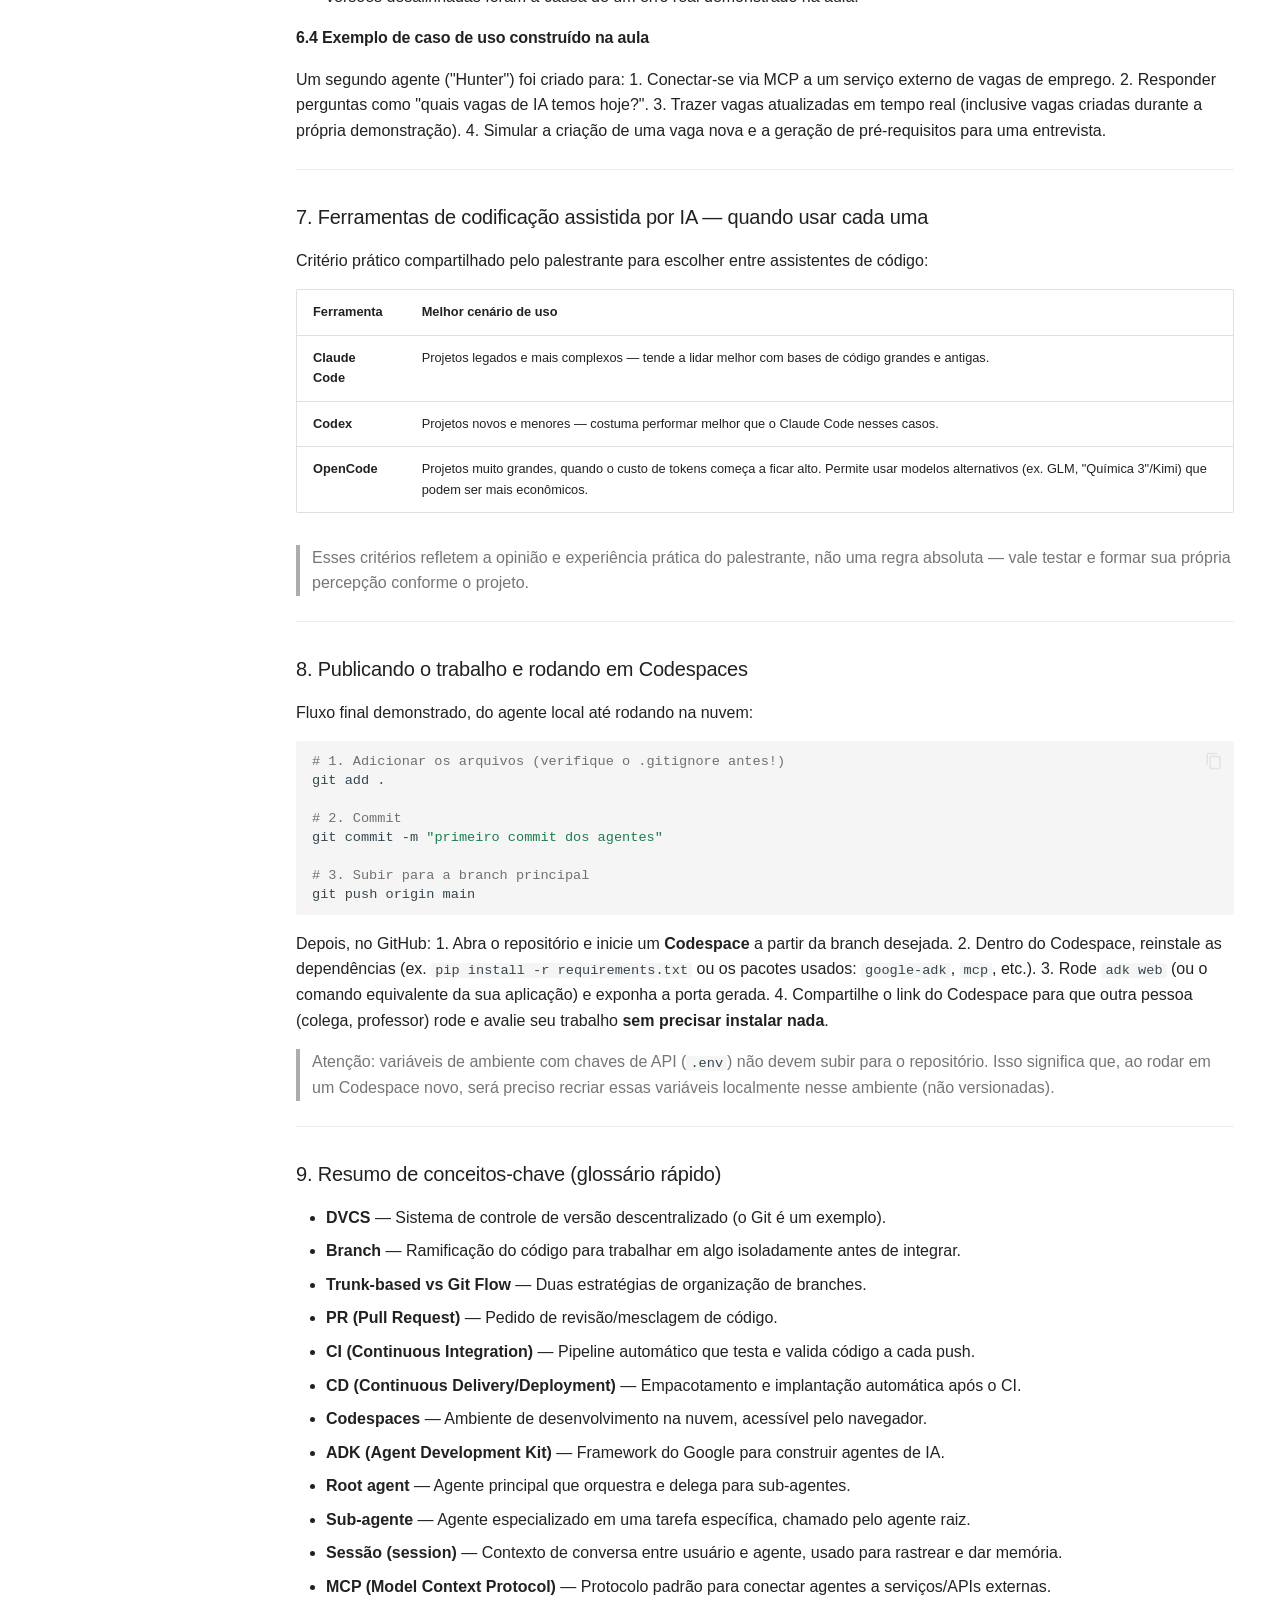
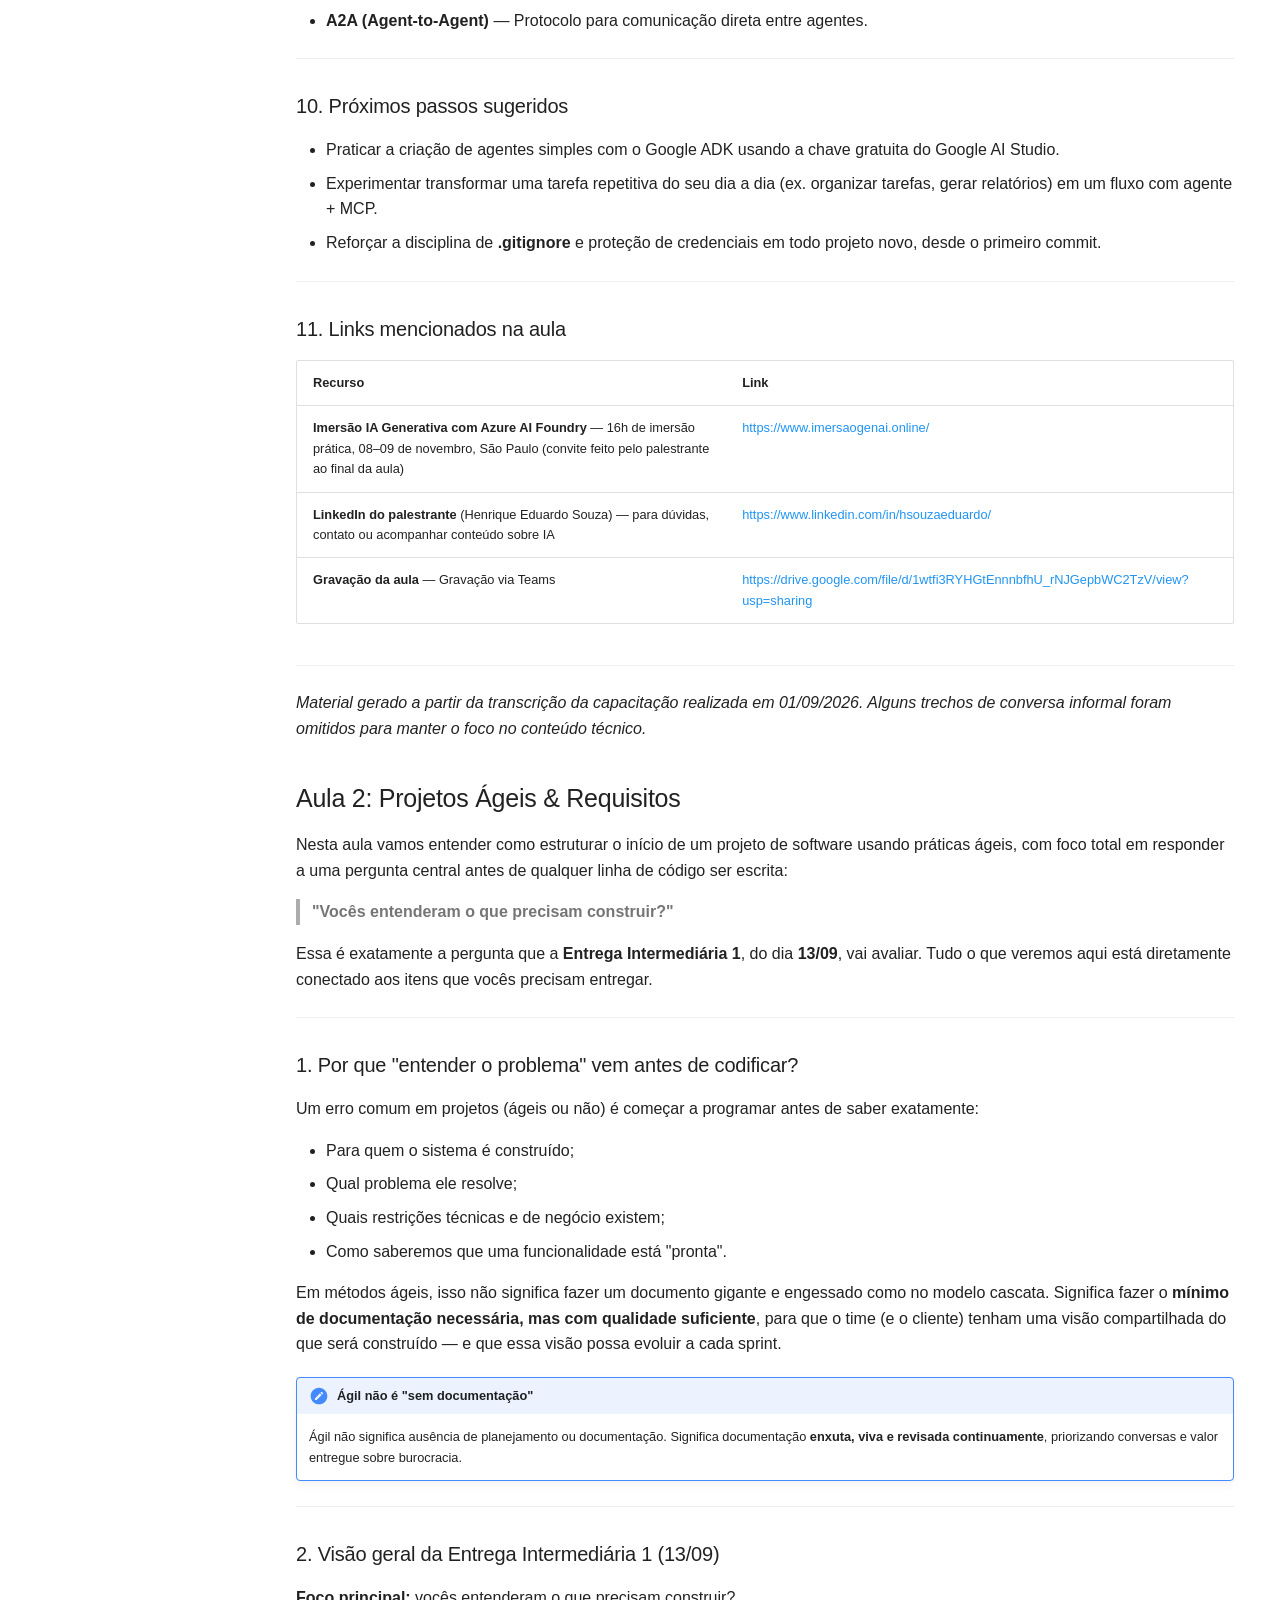
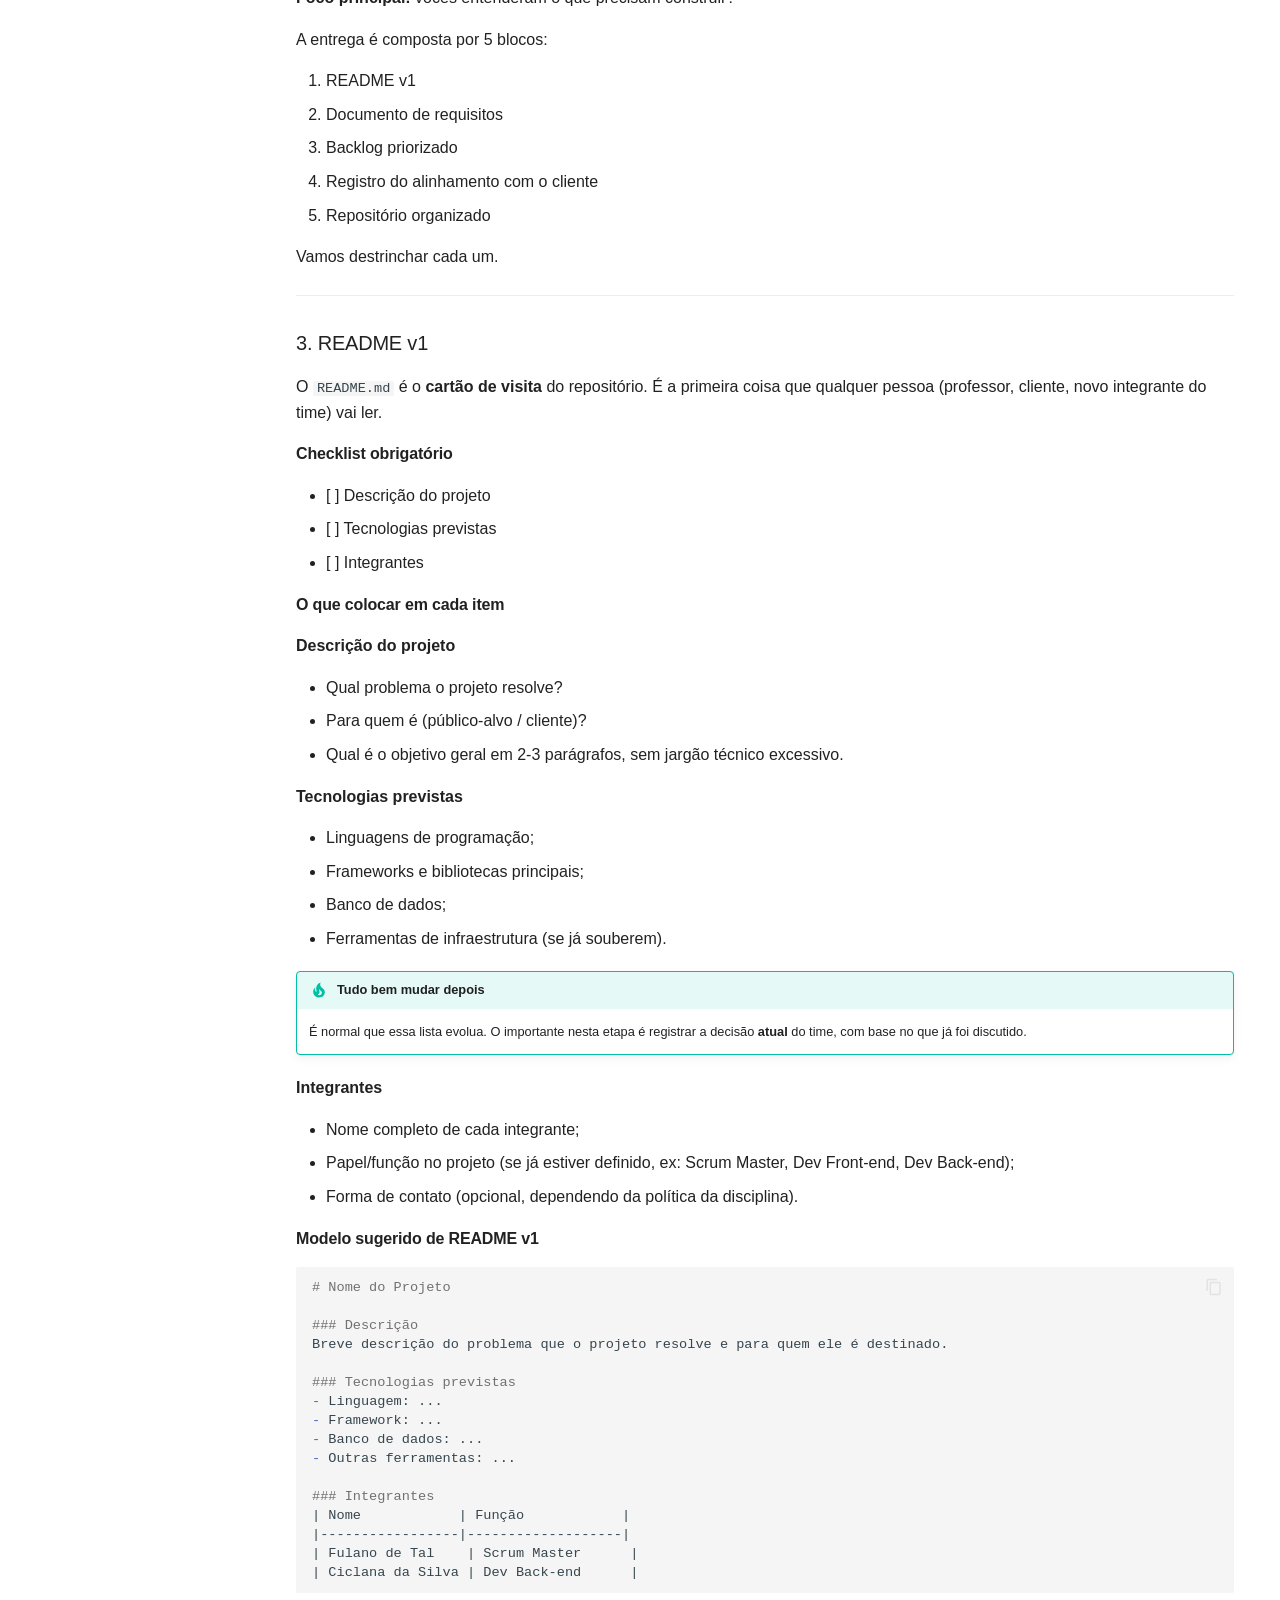
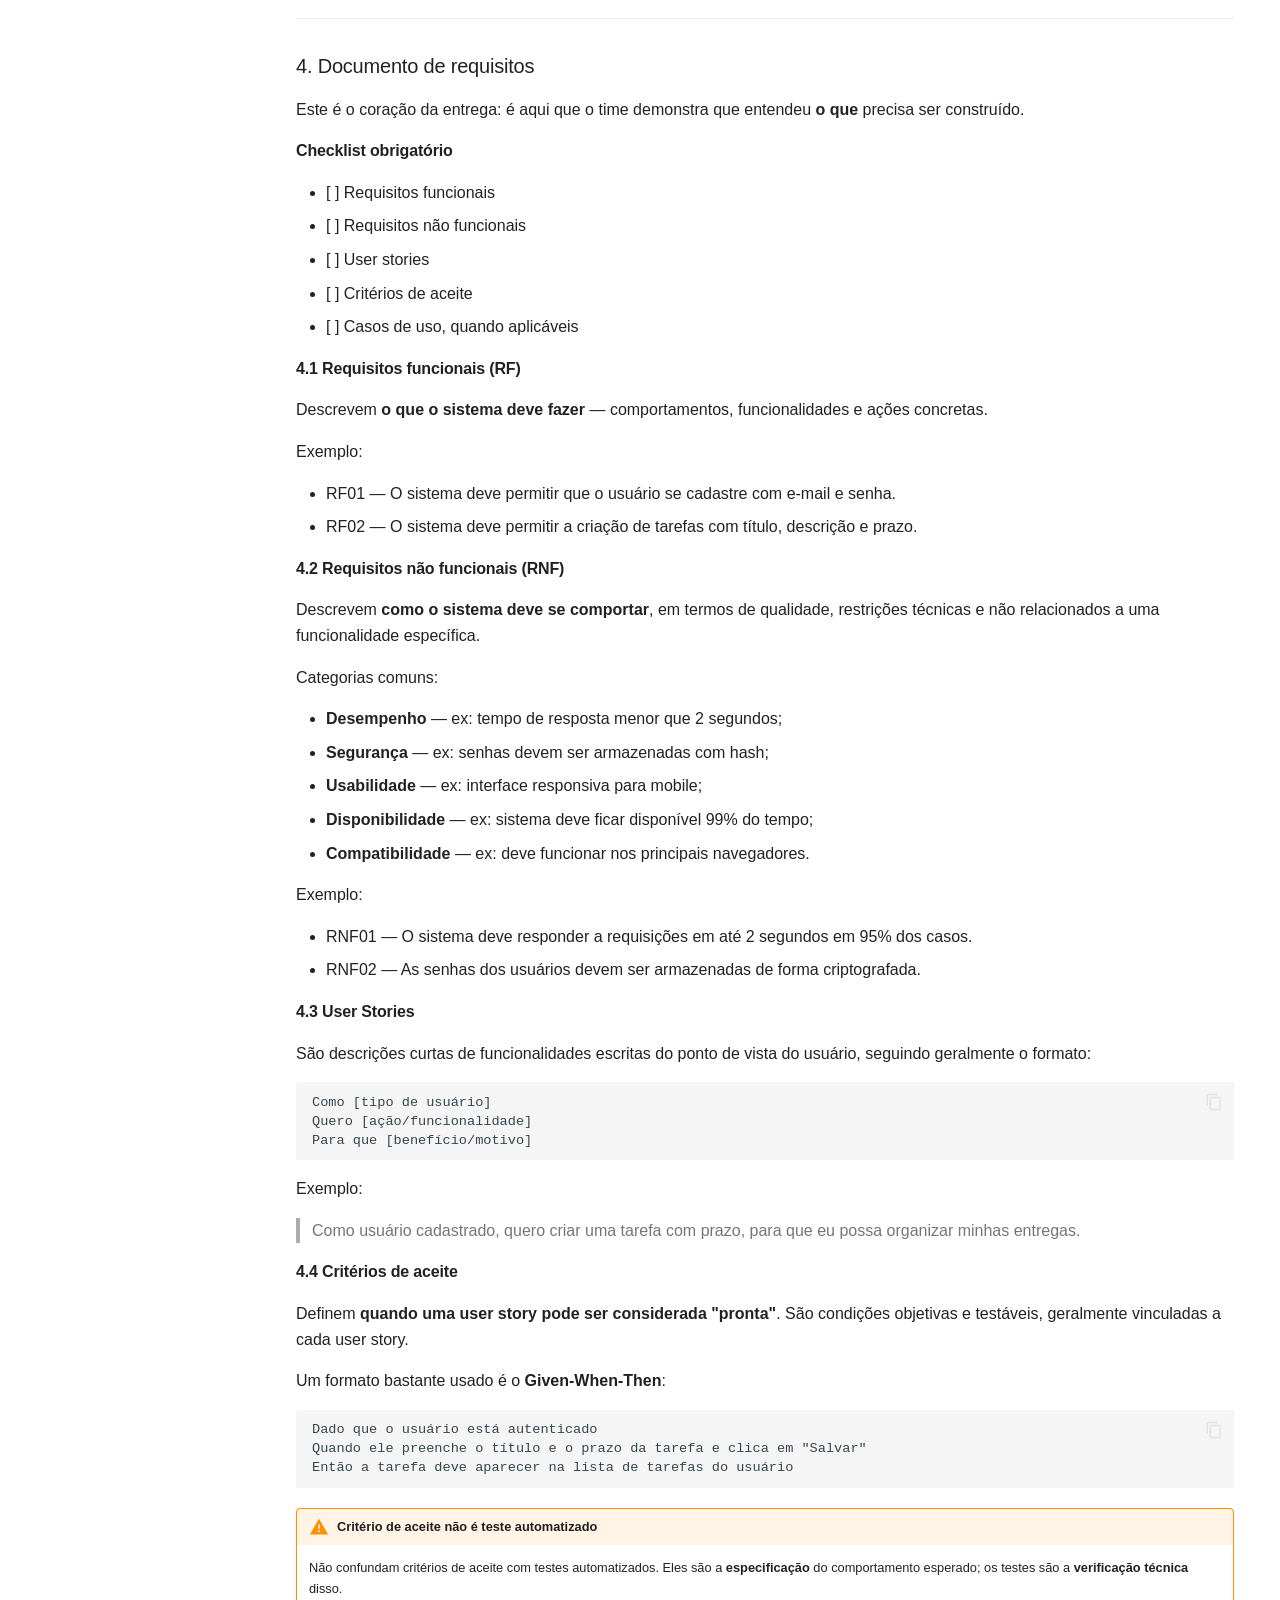
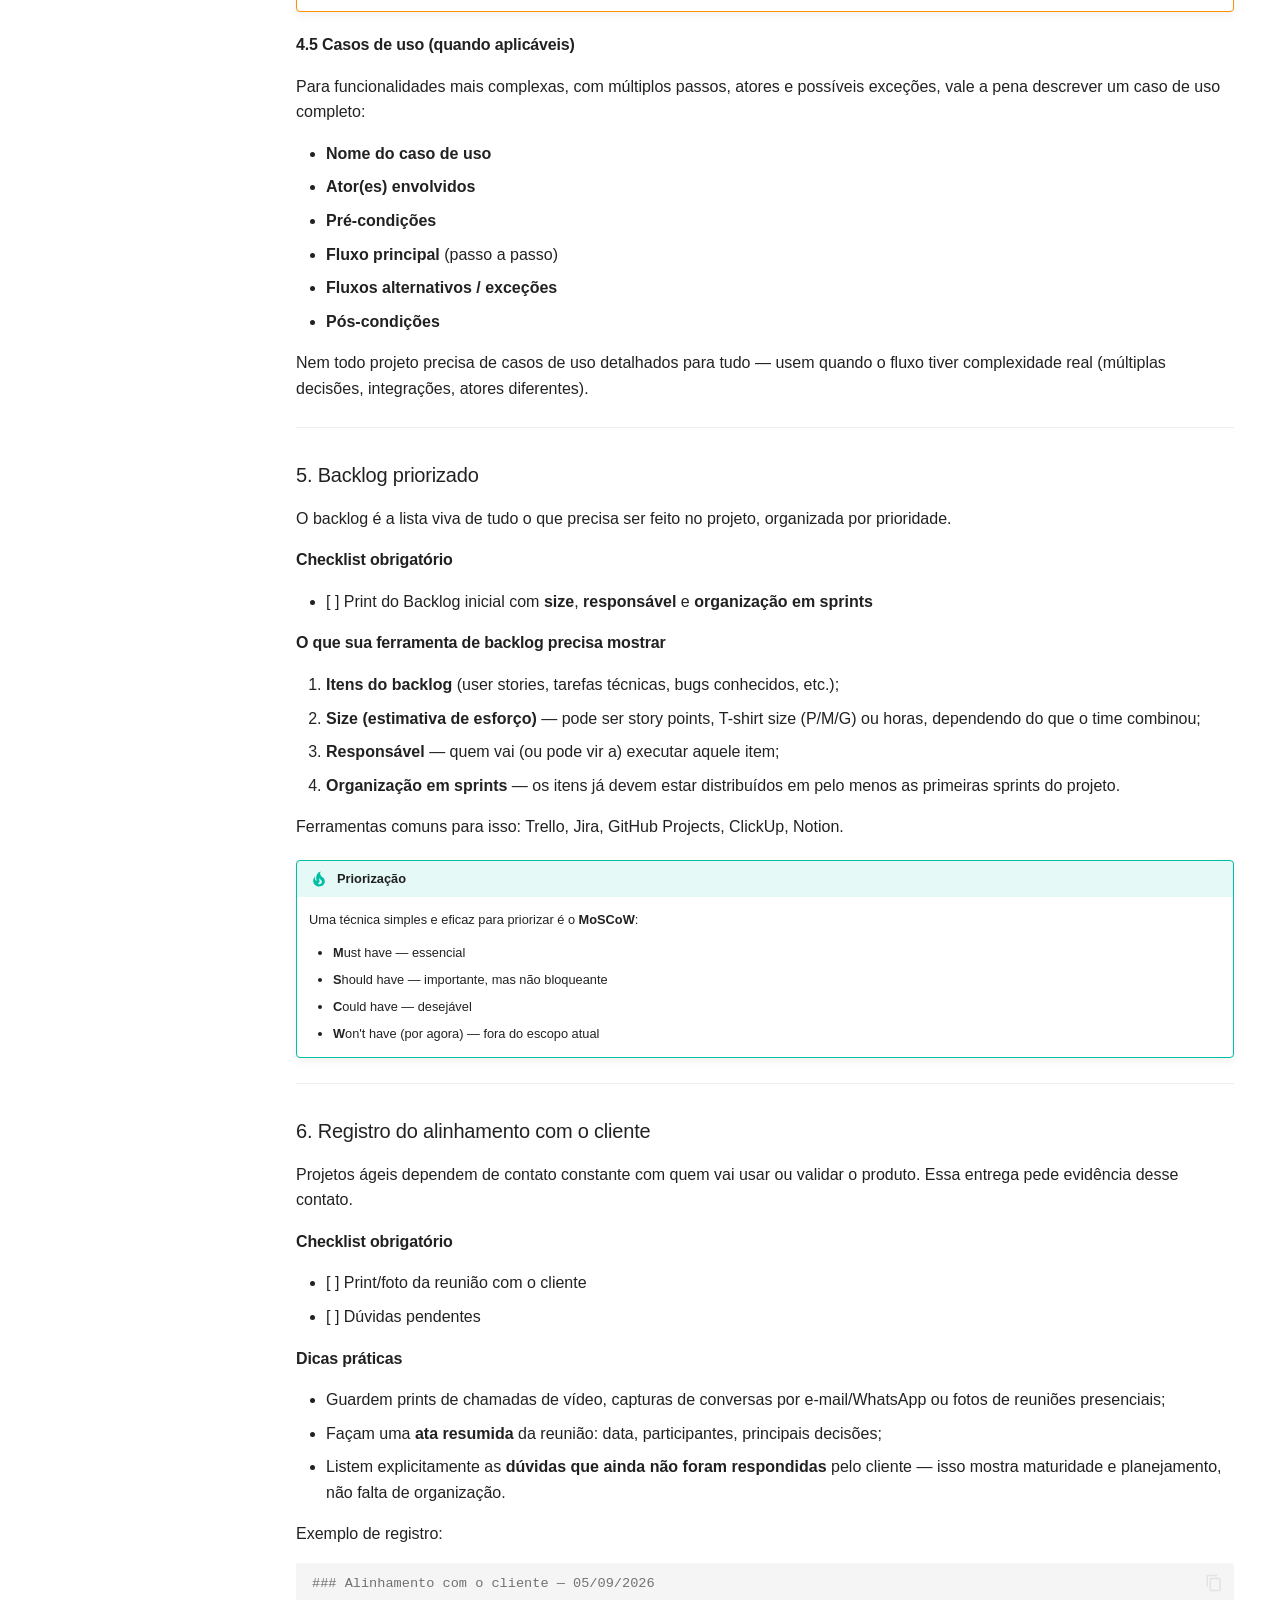
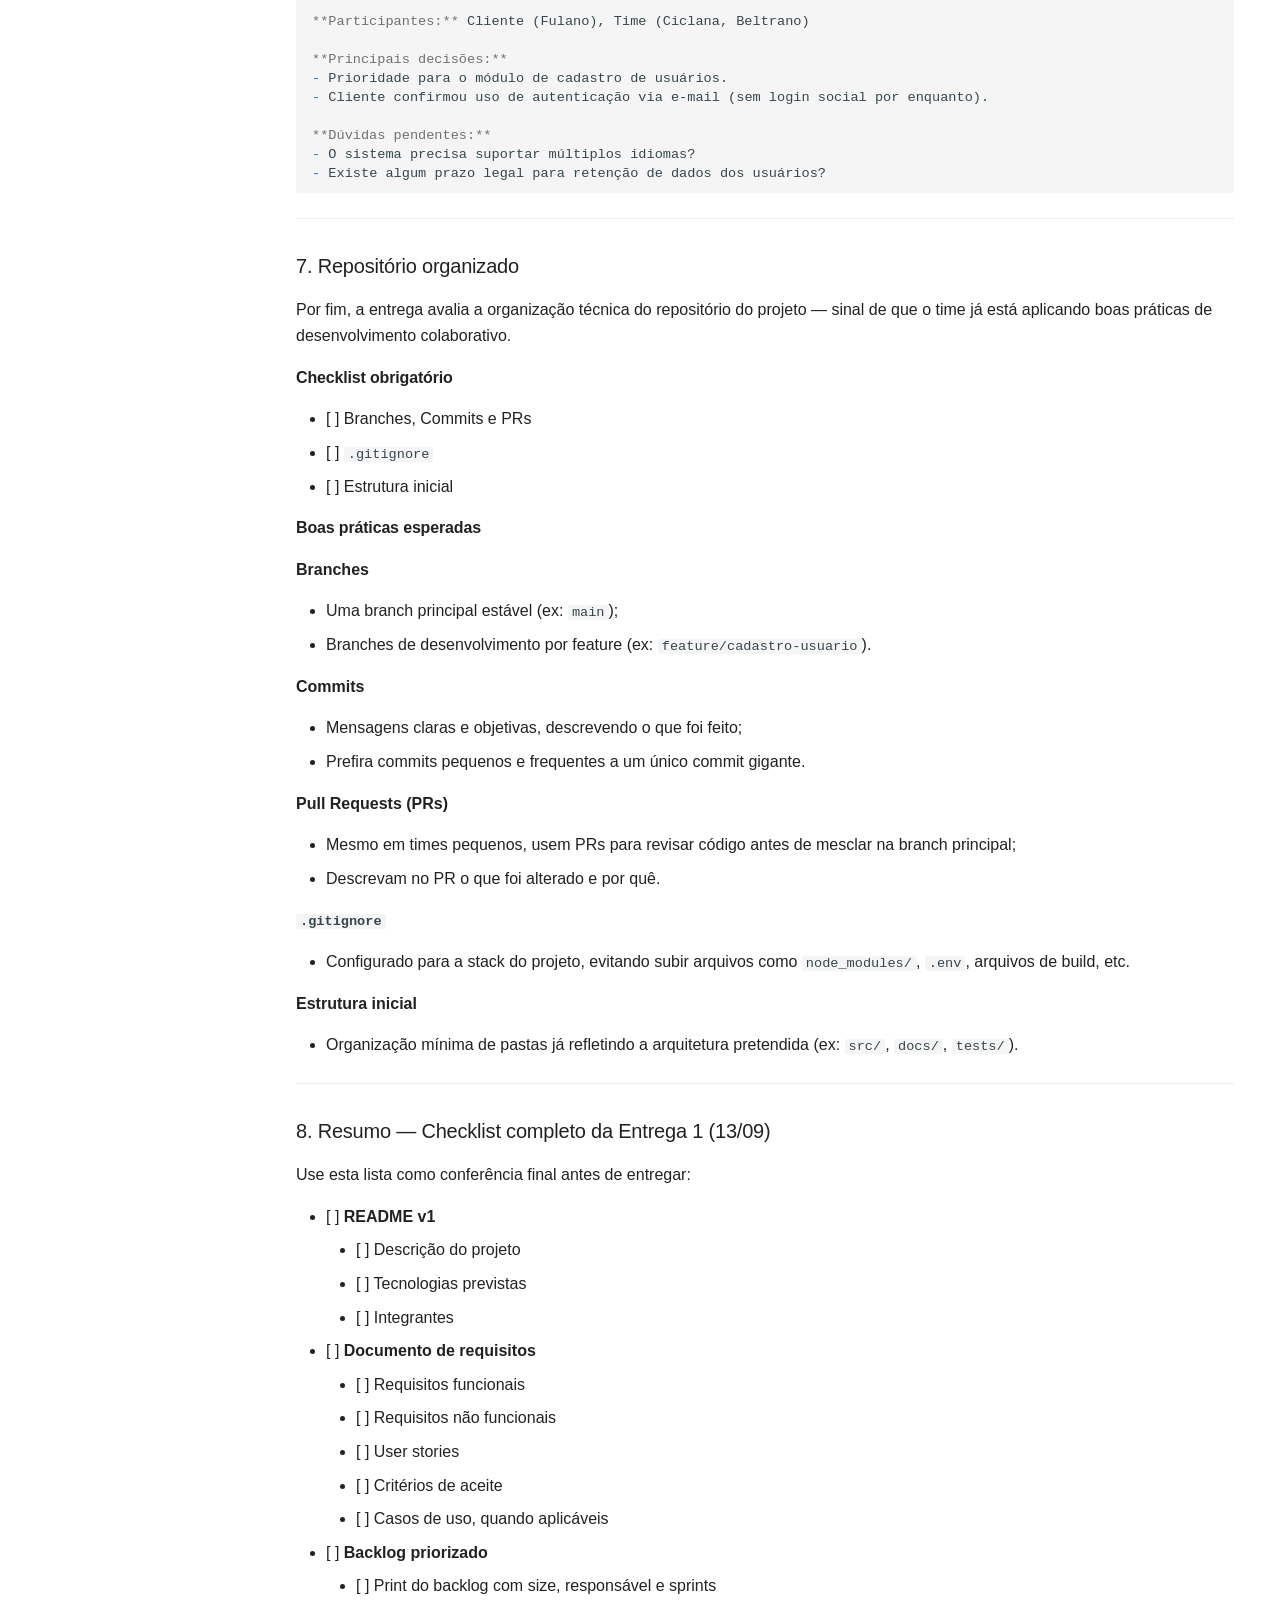
==== commit 40d75243: "Deployed 2a1d672 with MkDocs version: 1.6.1" ====
--- a/aulas/index.html
+++ b/aulas/index.html
@@ -1255,10 +1255,10 @@
 </li>
       
         <li class="md-nav__item">
-  <a href="#aula-3-web-apis-redes" class="md-nav__link">
-    <span class="md-ellipsis">
-      
-        Aula 3: Web, APIs &amp; Redes
+  <a href="#aula-4-web-apis" class="md-nav__link">
+    <span class="md-ellipsis">
+      
+        Aula 4: Web &amp; APIs
       
     </span>
   </a>
@@ -1266,10 +1266,10 @@
 </li>
       
         <li class="md-nav__item">
-  <a href="#aula-4-arquitetura-docker-deploy" class="md-nav__link">
-    <span class="md-ellipsis">
-      
-        Aula 4: Arquitetura, Docker &amp; Deploy
+  <a href="#aula-5-redes" class="md-nav__link">
+    <span class="md-ellipsis">
+      
+        Aula 5: Redes
       
     </span>
   </a>
@@ -1277,21 +1277,10 @@
 </li>
       
         <li class="md-nav__item">
-  <a href="#aula-5-ia-aplicada-ao-desenvolvimento" class="md-nav__link">
-    <span class="md-ellipsis">
-      
-        Aula 5: IA Aplicada ao Desenvolvimento
-      
-    </span>
-  </a>
-  
-</li>
-      
-        <li class="md-nav__item">
-  <a href="#aula-6-qualidade-seguranca-manutenibilidade" class="md-nav__link">
-    <span class="md-ellipsis">
-      
-        Aula 6: Qualidade, Segurança &amp; Manutenibilidade
+  <a href="#aula-6-ia-aplicada-ao-desenvolvimento" class="md-nav__link">
+    <span class="md-ellipsis">
+      
+        Aula 6: IA Aplicada ao Desenvolvimento
       
     </span>
   </a>
@@ -1922,10 +1911,22 @@
 <li>Qualquer integrante do time consegue clonar o repositório e entender a estrutura sem precisar perguntar nada?</li>
 </ol>
 <p>Se a resposta for "sim" para todas, vocês estão prontos para a Entrega Intermediária 1.</p>
-<h2 id="aula-3-web-apis-redes">Aula 3: Web, APIs &amp; Redes<a class="headerlink" href="#aula-3-web-apis-redes" title="Permanent link">&para;</a></h2>
-<h2 id="aula-4-arquitetura-docker-deploy">Aula 4: Arquitetura, Docker &amp; Deploy<a class="headerlink" href="#aula-4-arquitetura-docker-deploy" title="Permanent link">&para;</a></h2>
-<h2 id="aula-5-ia-aplicada-ao-desenvolvimento">Aula 5: IA Aplicada ao Desenvolvimento<a class="headerlink" href="#aula-5-ia-aplicada-ao-desenvolvimento" title="Permanent link">&para;</a></h2>
-<h2 id="aula-6-qualidade-seguranca-manutenibilidade">Aula 6: Qualidade, Segurança &amp; Manutenibilidade<a class="headerlink" href="#aula-6-qualidade-seguranca-manutenibilidade" title="Permanent link">&para;</a></h2>
+<h2 id="aula-4-web-apis">Aula 4: Web &amp; APIs<a class="headerlink" href="#aula-4-web-apis" title="Permanent link">&para;</a></h2>
+<div class="admonition info">
+<p class="admonition-title">Sobre essa capacitação</p>
+<p>Sessão ministrada por <strong>Eduardo Zambom</strong>, Doutor em Ciência da Computação pela Universidade de São Paulo (2019), Mestre em Ciência da Computação pela Universidade Federal de São Carlos (2010) e Bacharel em Ciência da Computação pela Universidade Federal de São Carlos (2007); com a comunidade <strong>Insper Code Jr</strong>. O material de apoio, bem como a dinâmica da aula, são de autoria do professor.</p>
+</div>
+<hr />
+<p><a href="https://github.com/ezambomsantana/insper-code-web-apis-2">Material produzido pelo professor</a></p>
+<h2 id="aula-5-redes">Aula 5: Redes<a class="headerlink" href="#aula-5-redes" title="Permanent link">&para;</a></h2>
+<p><a href="https://gitinspersec.github.io/site/aulas/redTeam/aula3/protocolos_tcp/">Material produzido pela Liga Insper Sec</a></p>
+<div class="admonition info">
+<p class="admonition-title">Autoria</p>
+<p>O material, bem como a dinâmica e roteiro de aula, são de autoria e propriedade da <a href="https://www.instagram.com/ligainspersec/">Liga Insper Sec</a> e do Diretor <a href="https://br.linkedin.com/in/lucasharo">Lucas Haro</a>. 
+O Insper Code Jr. agradece a parceria e disponibilidade!</p>
+</div>
+<hr />
+<h2 id="aula-6-ia-aplicada-ao-desenvolvimento">Aula 6: IA Aplicada ao Desenvolvimento<a class="headerlink" href="#aula-6-ia-aplicada-ao-desenvolvimento" title="Permanent link">&para;</a></h2>
 
 
 
